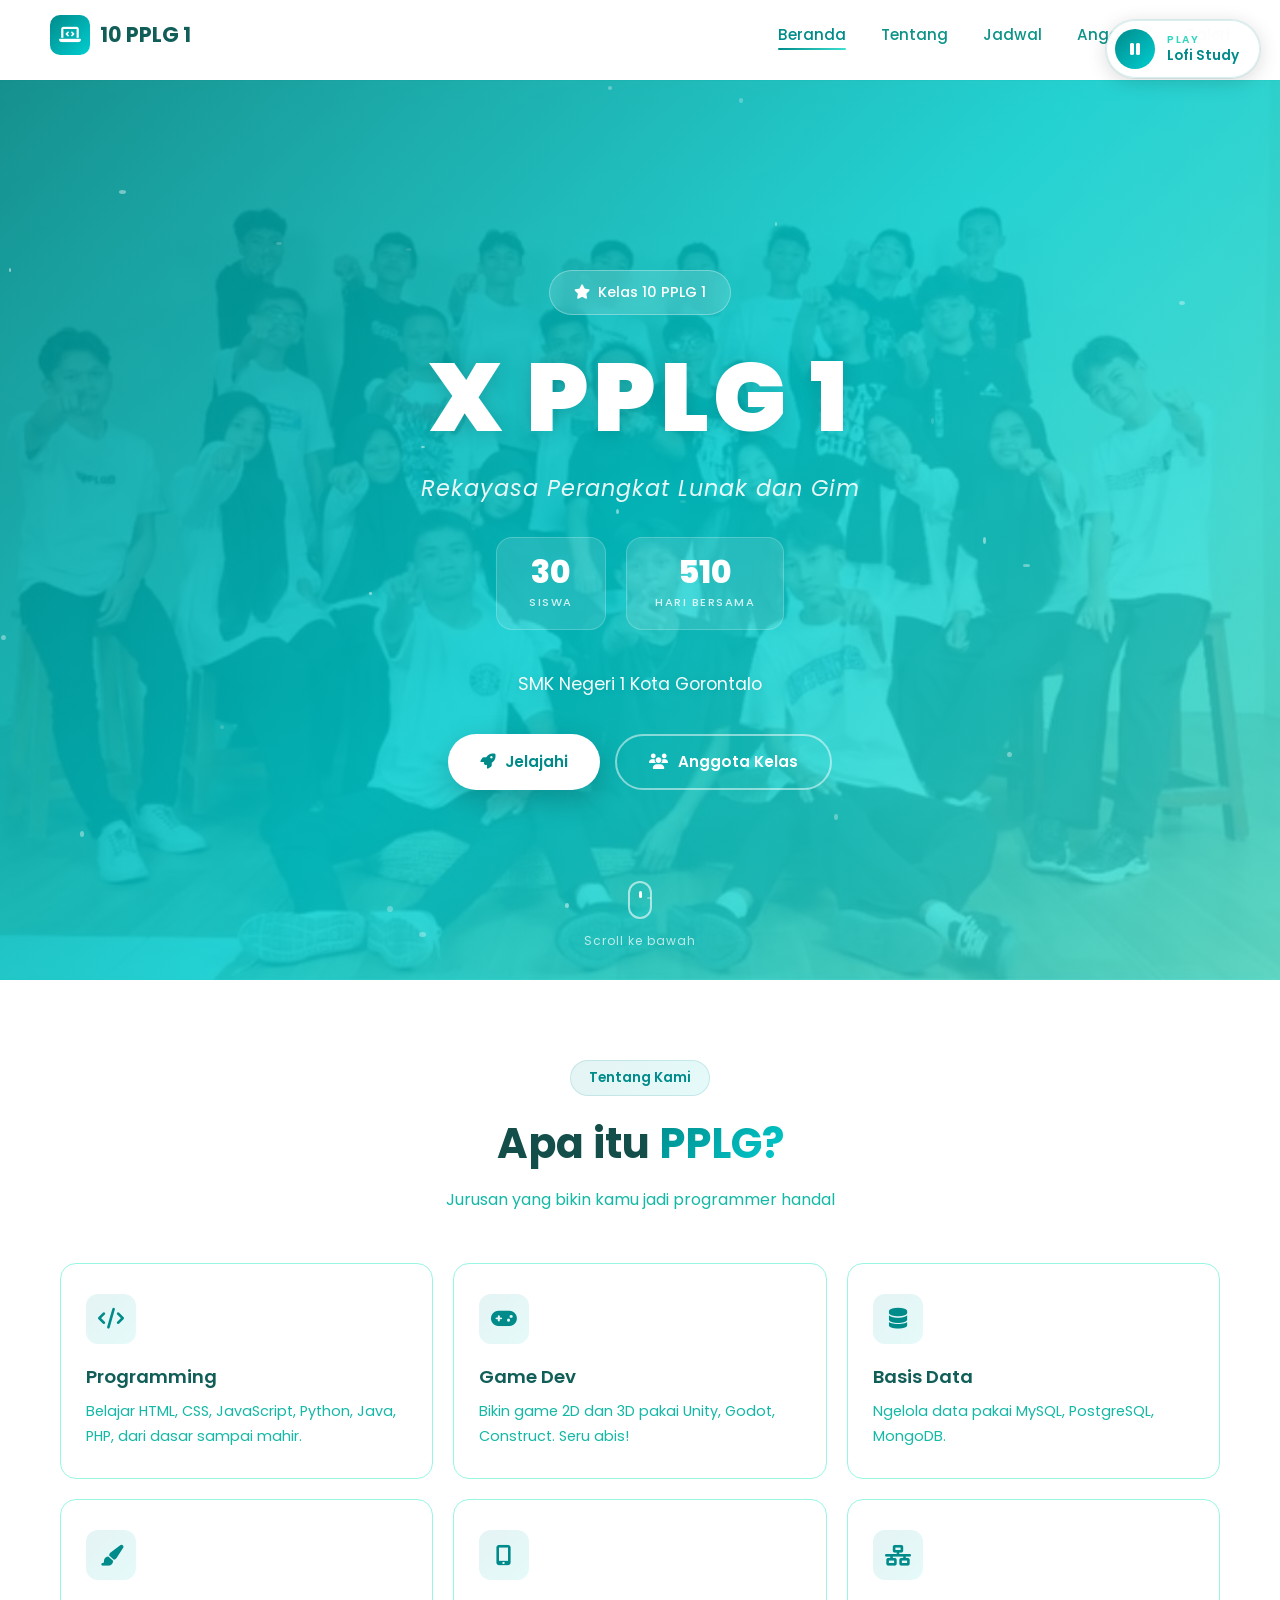
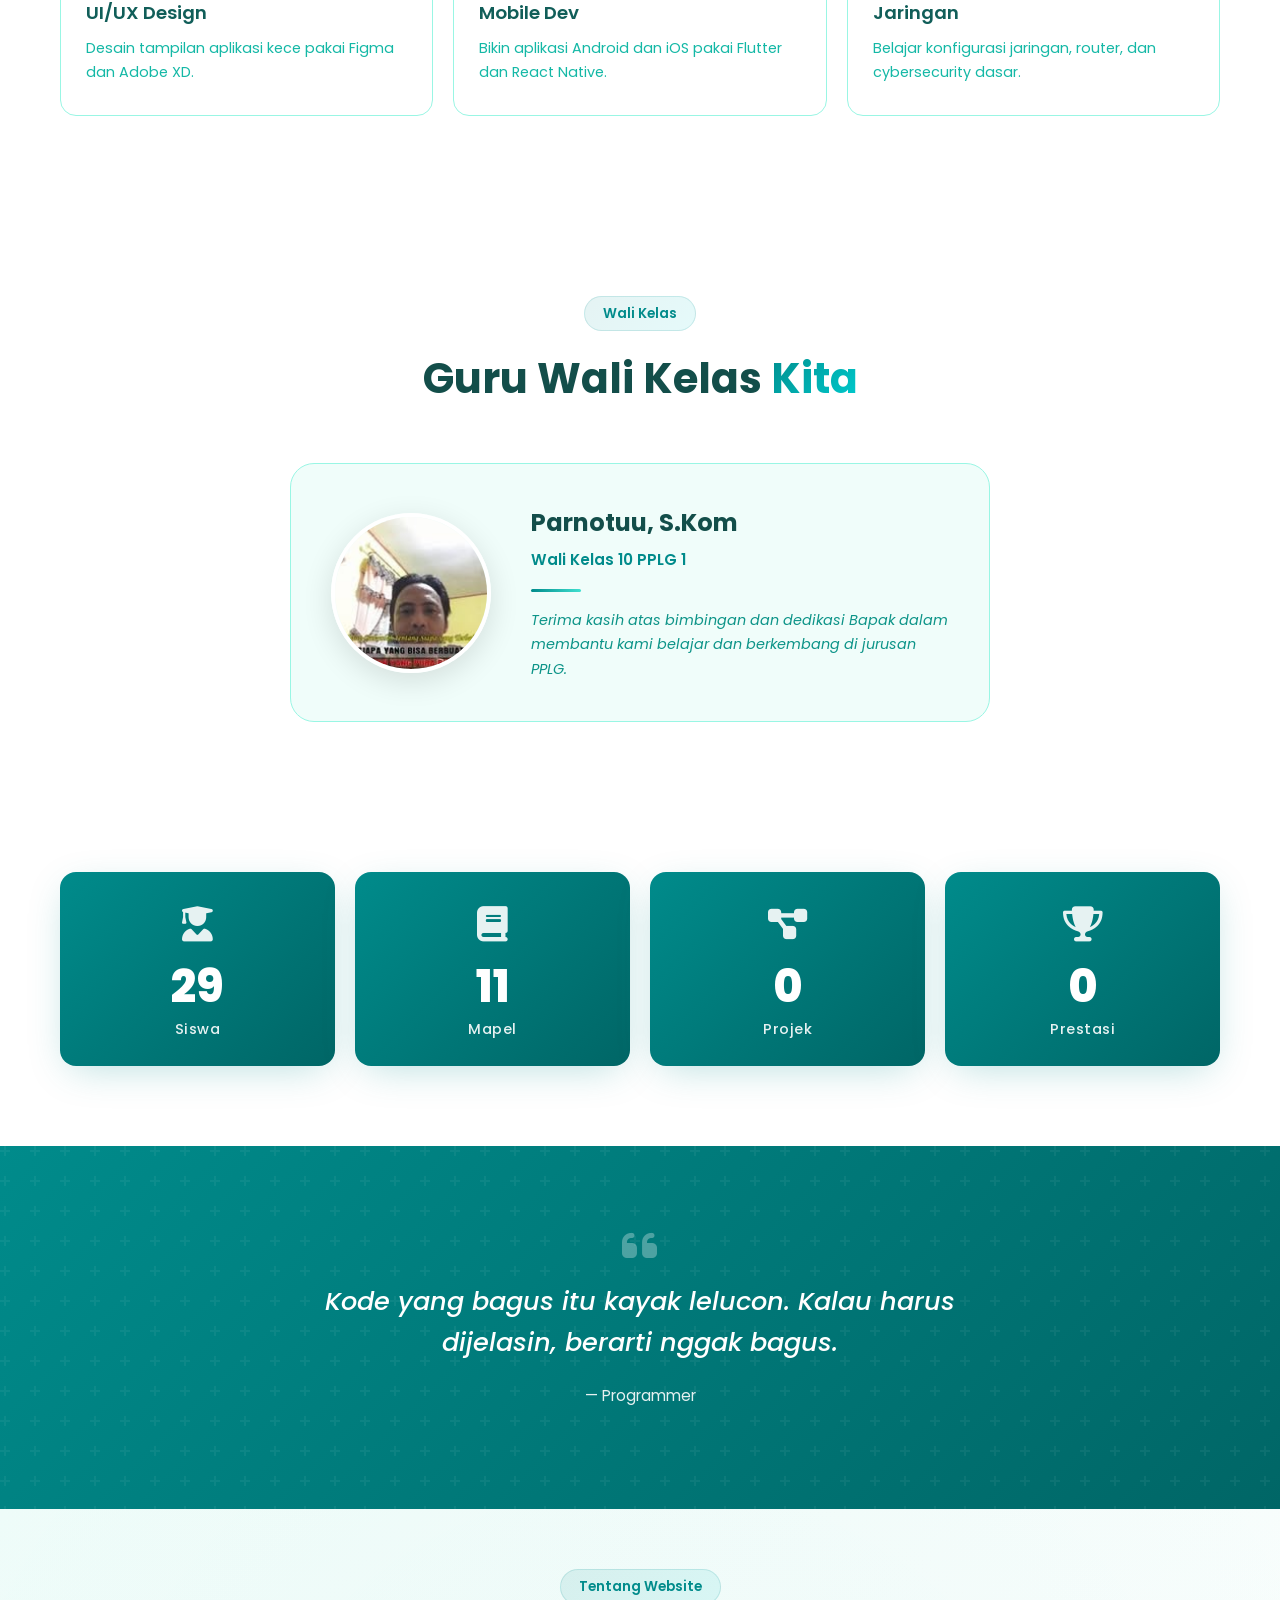
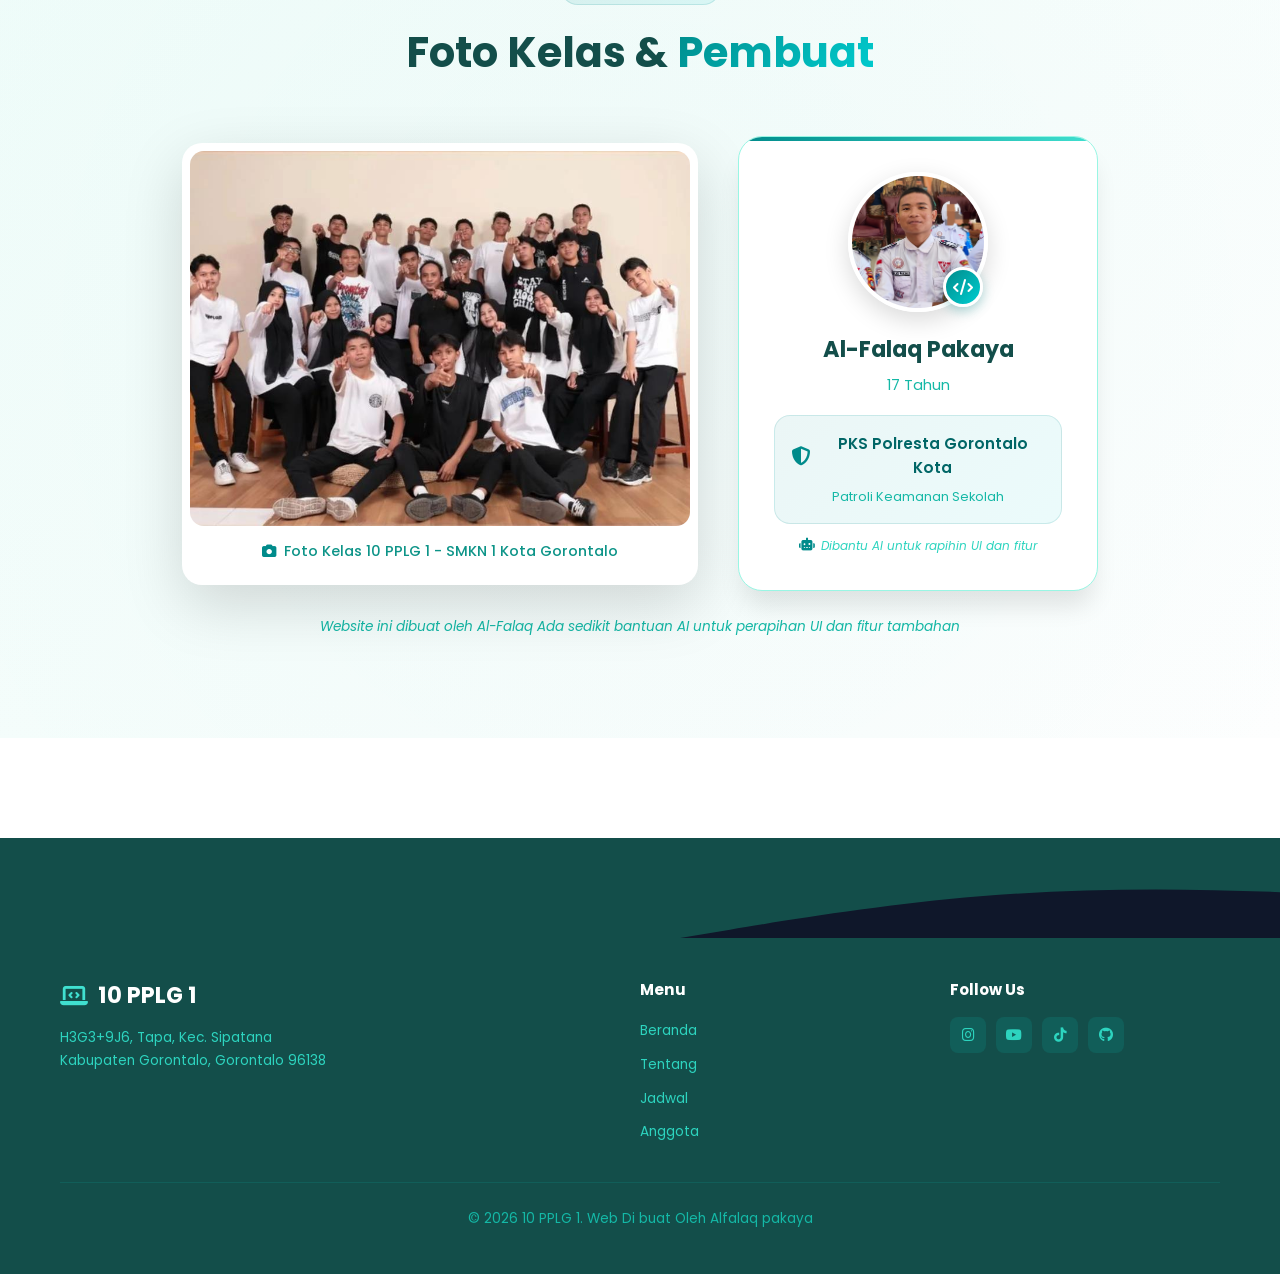
==== index.html @ 2267cdae "Add files via upload" ====
<!DOCTYPE html>
<html lang="id">
<head>
    <meta charset="UTF-8">
    <meta name="viewport" content="width=device-width, initial-scale=1.0, maximum-scale=1.0, user-scalable=no">
    <title>10 PPLG 1 - SMK Negeri 1 Kota Gorontalo</title>
    <link rel="stylesheet" href="style.css">
    <link rel="stylesheet" href="https://cdnjs.cloudflare.com/ajax/libs/font-awesome/6.5.1/css/all.min.css">
</head>
<body>
    <!-- Loading Screen -->
    <div class="loader" id="loader">
        <div class="loader-content">
            <div class="loader-spinner"></div>
            <p>Loading...</p>
        </div>
    </div>

    <!-- Scroll Progress Bar -->
    <div class="scroll-progress" id="scrollProgress"></div>

    <!-- Music Player -->
    <div class="music-player" id="musicPlayer">
        <div class="music-pill" id="musicPill">
            <div class="music-icon-wrap">
                <div class="music-icon-circle" id="musicIconCircle">
                    <i class="fas fa-compact-disc" id="musicIcon"></i>
                </div>
            </div>
            <div class="music-text-wrap">
                <span class="music-label" id="musicLabel">PLAY</span>
                <span class="music-song-title" id="musicSongTitle">Lofi Study</span>
            </div>
        </div>
        <div class="music-panel" id="musicPanel">
            <div class="music-panel-header">
                <div class="music-panel-icon"><i class="fas fa-music"></i></div>
                <div class="music-panel-info">
                    <span class="music-panel-title" id="panelTitle">Lofi Study</span>
                    <span class="music-panel-status" id="panelStatus">Click to play</span>
                </div>
            </div>
            <div class="music-visualizer">
                <div class="visualizer-bar"></div>
                <div class="visualizer-bar"></div>
                <div class="visualizer-bar"></div>
                <div class="visualizer-bar"></div>
                <div class="visualizer-bar"></div>
            </div>
            <div class="music-controls">
                <button id="prevBtn"><i class="fas fa-backward"></i></button>
                <button id="playBtn"><i class="fas fa-play"></i></button>
                <button id="nextBtn"><i class="fas fa-forward"></i></button>
            </div>
            <input type="range" class="volume-slider" id="volumeSlider" min="0" max="100" value="50">
        </div>
    </div>

    <audio id="bgMusic" loop>
        <source src="music/lofi-study.mp3" type="audio/mpeg">
    </audio>

    <!-- Back to Top -->
    <button class="back-to-top" id="backToTop"><i class="fas fa-arrow-up"></i></button>

    <!-- Navigation -->
    <nav class="navbar" id="navbar">
        <div class="nav-brand">
            <span class="logo-icon"><i class="fas fa-laptop-code"></i></span>
            <span class="logo-text">10 PPLG 1</span>
        </div>
        <ul class="nav-menu" id="navMenu">
            <li><a href="#" class="nav-link active" data-page="home">Beranda</a></li>
            <li><a href="#" class="nav-link" data-page="about">Tentang</a></li>
            <li><a href="#" class="nav-link" data-page="schedule">Jadwal</a></li>
            <li><a href="#" class="nav-link" data-page="members">Anggota</a></li>
            <li><a href="#" class="nav-link" data-page="gallery">Galeri</a></li>
        </ul>
        <div class="hamburger" id="hamburger">
            <span class="bar"></span>
            <span class="bar"></span>
            <span class="bar"></span>
        </div>
    </nav>

    <!-- ==================== PAGE: HOME ==================== -->
    <div class="page active" id="page-home">
        <!-- Hero -->
        <section class="hero" id="home">
            <div class="hero-bg-image"></div>
            <div class="hero-overlay"></div>
            <div class="hero-particles" id="heroParticles"></div>
            <div class="hero-content">
                <div class="hero-badge" style="margin-top: 20px;"><i class="fas fa-star"></i> Kelas 10 PPLG 1</div>
                <h1 class="hero-title"><span class="title-line main-title" data-text="X PPLG 1">X PPLG 1</span></h1>
                <p class="hero-subtitle">Rekayasa Perangkat Lunak dan Gim</p>
                <div class="hero-stats-row">
                    <div class="hero-stat-box">
                        <span class="hero-stat-num" id="heroSiswa">30</span>
                        <span class="hero-stat-label">SISWA</span>
                    </div>
                    <div class="hero-stat-box">
                        <span class="hero-stat-num" id="heroHariBersama">0</span>
                        <span class="hero-stat-label">HARI BERSAMA</span>
                    </div>
                </div>
                <p class="hero-desc" style="margin-top: 10px;">SMK Negeri 1 Kota Gorontalo</p>
                <div class="hero-buttons">
                    <a href="#" class="btn btn-primary magnetic-btn" data-page="about"><i class="fas fa-rocket"></i> Jelajahi</a>
                    <a href="#" class="btn btn-secondary magnetic-btn" data-page="members"><i class="fas fa-users"></i> Anggota Kelas</a>
                </div>
            </div>
            <div class="scroll-indicator-wrapper">
                <div class="scroll-indicator">
                    <div class="mouse"><div class="wheel"></div></div>
                    <span class="scroll-text">Scroll ke bawah</span>
                </div>
            </div>
        </section>

        <!-- About Preview -->
        <section class="about-section" id="about">
            <div class="container">
                <div class="section-header scroll-reveal">
                    <span class="section-tag">Tentang Kami</span>
                    <h2 class="section-title">Apa itu <span class="text-toska">PPLG?</span></h2>
                    <p class="section-subtitle">Jurusan yang bikin kamu jadi programmer handal</p>
                </div>
                <div class="about-grid">
                    <div class="about-card scroll-reveal" data-delay="100">
                        <div class="card-icon"><i class="fas fa-code"></i></div>
                        <h3>Programming</h3>
                        <p>Belajar HTML, CSS, JavaScript, Python, Java, PHP, dari dasar sampai mahir.</p>
                    </div>
                    <div class="about-card scroll-reveal" data-delay="200">
                        <div class="card-icon"><i class="fas fa-gamepad"></i></div>
                        <h3>Game Dev</h3>
                        <p>Bikin game 2D dan 3D pakai Unity, Godot, Construct. Seru abis!</p>
                    </div>
                    <div class="about-card scroll-reveal" data-delay="300">
                        <div class="card-icon"><i class="fas fa-database"></i></div>
                        <h3>Basis Data</h3>
                        <p>Ngelola data pakai MySQL, PostgreSQL, MongoDB.</p>
                    </div>
                    <div class="about-card scroll-reveal" data-delay="400">
                        <div class="card-icon"><i class="fas fa-paint-brush"></i></div>
                        <h3>UI/UX Design</h3>
                        <p>Desain tampilan aplikasi kece pakai Figma dan Adobe XD.</p>
                    </div>
                    <div class="about-card scroll-reveal" data-delay="500">
                        <div class="card-icon"><i class="fas fa-mobile-alt"></i></div>
                        <h3>Mobile Dev</h3>
                        <p>Bikin aplikasi Android dan iOS pakai Flutter dan React Native.</p>
                    </div>
                    <div class="about-card scroll-reveal" data-delay="600">
                        <div class="card-icon"><i class="fas fa-network-wired"></i></div>
                        <h3>Jaringan</h3>
                        <p>Belajar konfigurasi jaringan, router, dan cybersecurity dasar.</p>
                    </div>
                </div>
            </div>
        </section>

        <!-- Wali Kelas -->
        <section class="teacher-section" id="teacher">
            <div class="container">
                <div class="section-header scroll-reveal">
                    <span class="section-tag">Wali Kelas</span>
                    <h2 class="section-title">Guru Wali Kelas <span class="text-toska">Kita</span></h2>
                </div>
                <div class="teacher-wrapper scroll-reveal">
                    <div class="teacher-card">
                        <div class="teacher-photo-wrap">
                            <img src="images/parnoto.jpg" alt="Parnotuu, S.Kom" class="teacher-photo">
                        </div>
                        <div class="teacher-info">
                            <h3 class="teacher-name">Parnotuu, S.Kom</h3>
                            <p class="teacher-title">Wali Kelas 10 PPLG 1</p>
                            <div class="teacher-divider"></div>
                            <p class="teacher-desc">Terima kasih atas bimbingan dan dedikasi Bapak dalam membantu kami belajar dan berkembang di jurusan PPLG.</p>
                        </div>
                    </div>
                </div>
            </div>
        </section>

        <!-- Stats -->
        <section class="stats-section" id="stats">
            <div class="container">
                <div class="stats-grid">
                    <div class="stat-item scroll-reveal">
                        <div class="stat-icon"><i class="fas fa-user-graduate"></i></div>
                        <div class="stat-number" data-target="30">0</div>
                        <div class="stat-label">Siswa</div>
                    </div>
                    <div class="stat-item scroll-reveal" data-delay="100">
                        <div class="stat-icon"><i class="fas fa-book"></i></div>
                        <div class="stat-number" data-target="12">0</div>
                        <div class="stat-label">Mapel</div>
                    </div>
                    <div class="stat-item scroll-reveal" data-delay="200">
                        <div class="stat-icon"><i class="fas fa-project-diagram"></i></div>
                        <div class="stat-number" data-target="0">0</div>
                        <div class="stat-label">Projek</div>
                    </div>
                    <div class="stat-item scroll-reveal" data-delay="300">
                        <div class="stat-icon"><i class="fas fa-trophy"></i></div>
                        <div class="stat-number" data-target="0">0</div>
                        <div class="stat-label">Prestasi</div>
                    </div>
                </div>
            </div>
        </section>

        <!-- Quote -->
        <section class="quote-section">
            <div class="container">
                <div class="quote-box scroll-reveal">
                    <i class="fas fa-quote-left quote-icon"></i>
                    <p class="quote-text">Kode yang bagus itu kayak lelucon. Kalau harus dijelasin, berarti nggak bagus.</p>
                    <div class="quote-author"><span>— Programmer </span></div>
                </div>
            </div>
        </section>

        <!-- Pembuat & Foto Kelas -->
        <section class="creator-section" id="creator">
            <div class="container">
                <div class="section-header scroll-reveal">
                    <span class="section-tag">Tentang Website</span>
                    <h2 class="section-title">Foto Kelas & <span class="text-toska">Pembuat</span></h2>
                </div>
                <div class="creator-wrapper">
                    <!-- Foto Kelas -->
                    <div class="class-photo-box scroll-reveal" data-delay="100">
                        <div class="photo-frame">
                            <img src="images/kelas.jpg" alt="Foto Kelas 10 PPLG 1" class="class-photo">
                            <div class="photo-caption">
                                <i class="fas fa-camera"></i>
                                <span>Foto Kelas 10 PPLG 1 - SMKN 1 Kota Gorontalo</span>
                            </div>
                        </div>
                    </div>
                    <!-- Info Pembuat -->
                    <div class="creator-info-box scroll-reveal" data-delay="200">
                        <div class="creator-card">
                            <div class="creator-photo-wrap">
                                <img src="images/pembuat.jpg" alt="Al-Falaq Pakaya" class="creator-photo">
                                <div class="creator-badge"><i class="fas fa-code"></i></div>
                            </div>
                            <div class="creator-details">
                                <h3 class="creator-name">Al-Falaq Pakaya</h3>
                                <p class="creator-age">17 Tahun</p>
                                <div class="creator-org">
                                    <div class="org-badge">
                                        <i class="fas fa-shield-alt"></i>
                                        <span>PKS Polresta Gorontalo Kota</span>
                                    </div>
                                    <p class="org-desc">Patroli Keamanan Sekolah</p>
                                </div>
                                <p class="creator-note"><i class="fas fa-robot"></i> Dibantu AI untuk rapihin UI dan fitur</p>
                            </div>
                        </div>
                    </div>
                </div>
                <p class="creator-thanks">Website ini dibuat oleh Al-Falaq Ada sedikit bantuan AI untuk perapihan UI dan fitur tambahan</p>
            </div>
        </section>
    </div>

    <!-- ==================== PAGE: SCHEDULE ==================== -->
    <div class="page" id="page-schedule">
        <div class="page-header">
            <div class="container">
                <span class="section-tag">Jadwal</span>
                <h2 class="section-title">Jangan <span class="text-toska">Lupa!</span></h2>
                <p class="section-subtitle">Catat jadwalnya biar Tida mo Lupa</p>
            </div>
        </div>
        <div class="container">
            <!-- Jadwal Pelajaran -->
            <div class="schedule-wrapper scroll-reveal">
                <h3 class="page-section-title"><i    class="fas fa-book"></i>      Jadwal Pelajaran</h3>
                <div class="schedule-tabs">
                    <button class="tab-btn active" data-tab="senin"><i class="fas fa-calendar-day"></i> Senin</button>
                    <button class="tab-btn" data-tab="selasa"><i class="fas fa-calendar-day"></i> Selasa</button>
                    <button class="tab-btn" data-tab="rabu"><i class="fas fa-calendar-day"></i> Rabu</button>
                    <button class="tab-btn" data-tab="kamis"><i class="fas fa-calendar-day"></i> Kamis</button>
                    <button class="tab-btn" data-tab="jumat"><i class="fas fa-calendar-day"></i> Jumat</button>
                </div>
                <div class="schedule-content">
                    <div class="tab-panel active" id="senin">
                        <div class="schedule-list">
                            <div class="schedule-row"><div class="schedule-time">07:00 - 09:00</div><div class="schedule-subject">Pemrograman Dasar</div><div class="schedule-teacher"><i class="fas fa-chalkboard-teacher"></i> Pak Budi Santoso</div><div class="schedule-room"><i class="fas fa-door-open"></i> Lab 1</div></div>
                            <div class="schedule-row"><div class="schedule-time">09:30 - 11:00</div><div class="schedule-subject">Bahasa Inggris</div><div class="schedule-teacher"><i class="fas fa-chalkboard-teacher"></i> Bu Sari Dewi</div><div class="schedule-room"><i class="fas fa-door-open"></i> Kelas</div></div>
                            <div class="schedule-row"><div class="schedule-time">11:00 - 12:30</div><div class="schedule-subject">Pendidikan Agama</div><div class="schedule-teacher"><i class="fas fa-chalkboard-teacher"></i> Pak Ahmad Fauzi</div><div class="schedule-room"><i class="fas fa-door-open"></i> Kelas</div></div>
                        </div>
                    </div>
                    <div class="tab-panel" id="selasa">
                        <div class="schedule-list">
                            <div class="schedule-row"><div class="schedule-time">07:00 - 09:30</div><div class="schedule-subject">Basis Data</div><div class="schedule-teacher"><i class="fas fa-chalkboard-teacher"></i> Pak Andi Wijaya</div><div class="schedule-room"><i class="fas fa-door-open"></i> Lab 2</div></div>
                            <div class="schedule-row"><div class="schedule-time">10:00 - 12:00</div><div class="schedule-subject">Desain Grafis</div><div class="schedule-teacher"><i class="fas fa-chalkboard-teacher"></i> Bu Rina Kartika</div><div class="schedule-room"><i class="fas fa-door-open"></i> Lab Desain</div></div>
                        </div>
                    </div>
                    <div class="tab-panel" id="rabu">
                        <div class="schedule-list">
                            <div class="schedule-row"><div class="schedule-time">07:00 - 10:00</div><div class="schedule-subject">Pemrograman Web</div><div class="schedule-teacher"><i class="fas fa-chalkboard-teacher"></i> Pak Dodi Pratama</div><div class="schedule-room"><i class="fas fa-door-open"></i> Lab 1</div></div>
                            <div class="schedule-row"><div class="schedule-time">10:30 - 12:00</div><div class="schedule-subject">Matematika</div><div class="schedule-teacher"><i class="fas fa-chalkboard-teacher"></i> Bu Lestari</div><div class="schedule-room"><i class="fas fa-door-open"></i> Kelas</div></div>
                        </div>
                    </div>
                    <div class="tab-panel" id="kamis">
                        <div class="schedule-list">
                            <div class="schedule-row"><div class="schedule-time">07:00 - 09:30</div><div class="schedule-subject">Game Development</div><div class="schedule-teacher"><i class="fas fa-chalkboard-teacher"></i> Pak Eko Nugroho</div><div class="schedule-room"><i class="fas fa-door-open"></i> Lab Game</div></div>
                            <div class="schedule-row"><div class="schedule-time">10:00 - 11:30</div><div class="schedule-subject">Bahasa Indonesia</div><div class="schedule-teacher"><i class="fas fa-chalkboard-teacher"></i> Bu Ani Susanti</div><div class="schedule-room"><i class="fas fa-door-open"></i> Kelas</div></div>
                        </div>
                    </div>
                    <div class="tab-panel" id="jumat">
                        <div class="schedule-list">
                            <div class="schedule-row"><div class="schedule-time">07:00 - 09:00</div><div class="schedule-subject">Produk Kreatif (PKK)</div><div class="schedule-teacher"><i class="fas fa-chalkboard-teacher"></i> Bu Dewi Kusuma</div><div class="schedule-room"><i class="fas fa-door-open"></i> Workshop</div></div>
                            <div class="schedule-row"><div class="schedule-time">09:30 - 11:00</div><div class="schedule-subject">PPKN</div><div class="schedule-teacher"><i class="fas fa-chalkboard-teacher"></i> Pak Bambang Setyo</div><div class="schedule-room"><i class="fas fa-door-open"></i> Kelas</div></div>
                        </div>
                    </div>
                </div>
            </div>

            <!-- Jadwal Piket -->
            <div class="piket-wrapper scroll-reveal">
                <h3 class="page-section-title"><i class="fas fa-broom"></i> Jadwal Piket Kelas</h3>
                <div class="piket-grid">
                    <div class="piket-card" data-day="senin">
                        <div class="piket-header">
                            <div class="piket-day">Senin</div>
                            <div class="piket-icon"><i class="fas fa-sun"></i></div>
                        </div>
                        <div class="piket-members">
                            <div class="piket-avatar" style="background: linear-gradient(135deg, #008B8B, #00CED1);">AR</div>
                            <div class="piket-avatar" style="background: linear-gradient(135deg, #20B2AA, #48D1CC);">DL</div>
                            <div class="piket-avatar" style="background: linear-gradient(135deg, #008B8B, #5F9EA0);">BS</div>
                            <div class="piket-avatar" style="background: linear-gradient(135deg, #00CED1, #40E0D0);">SA</div>
                            <div class="piket-avatar" style="background: linear-gradient(135deg, #008B8B, #20B2AA);">RH</div>
                            <div class="piket-avatar" style="background: linear-gradient(135deg, #5F9EA0, #00CED1);">NS</div>
                        </div>
                        <div class="piket-names">Ahmad, Dewi, Bima, Siti, Rudi, Nina</div>
                    </div>
                    <div class="piket-card" data-day="selasa">
                        <div class="piket-header">
                            <div class="piket-day">Selasa</div>
                            <div class="piket-icon"><i class="fas fa-cloud-sun"></i></div>
                        </div>
                        <div class="piket-members">
                            <div class="piket-avatar" style="background: linear-gradient(135deg, #40E0D0, #48D1CC);">FN</div>
                            <div class="piket-avatar" style="background: linear-gradient(135deg, #008B8B, #00CED1);">MI</div>
                            <div class="piket-avatar" style="background: linear-gradient(135deg, #20B2AA, #48D1CC);">AD</div>
                            <div class="piket-avatar" style="background: linear-gradient(135deg, #008B8B, #5F9EA0);">RK</div>
                            <div class="piket-avatar" style="background: linear-gradient(135deg, #00CED1, #40E0D0);">WS</div>
                            <div class="piket-avatar" style="background: linear-gradient(135deg, #008B8B, #20B2AA);">LY</div>
                        </div>
                        <div class="piket-names">Fajar, Maya, Andi, Rina, Wawan, Lina</div>
                    </div>
                    <div class="piket-card" data-day="rabu">
                        <div class="piket-header">
                            <div class="piket-day">Rabu</div>
                            <div class="piket-icon"><i class="fas fa-cloud"></i></div>
                        </div>
                        <div class="piket-members">
                            <div class="piket-avatar" style="background: linear-gradient(135deg, #5F9EA0, #00CED1);">DP</div>
                            <div class="piket-avatar" style="background: linear-gradient(135deg, #40E0D0, #48D1CC);">ES</div>
                            <div class="piket-avatar" style="background: linear-gradient(135deg, #008B8B, #00CED1);">FR</div>
                            <div class="piket-avatar" style="background: linear-gradient(135deg, #20B2AA, #48D1CC);">GT</div>
                            <div class="piket-avatar" style="background: linear-gradient(135deg, #008B8B, #5F9EA0);">HU</div>
                            <div class="piket-avatar" style="background: linear-gradient(135deg, #00CED1, #40E0D0);">IV</div>
                        </div>
                        <div class="piket-names">Dedi, Eko, Fajar, Gilang, Hadi, Ivan</div>
                    </div>
                    <div class="piket-card" data-day="kamis">
                        <div class="piket-header">
                            <div class="piket-day">Kamis</div>
                            <div class="piket-icon"><i class="fas fa-cloud-rain"></i></div>
                        </div>
                        <div class="piket-members">
                            <div class="piket-avatar" style="background: linear-gradient(135deg, #008B8B, #20B2AA);">JW</div>
                            <div class="piket-avatar" style="background: linear-gradient(135deg, #5F9EA0, #00CED1);">KX</div>
                            <div class="piket-avatar" style="background: linear-gradient(135deg, #40E0D0, #48D1CC);">LY</div>
                            <div class="piket-avatar" style="background: linear-gradient(135deg, #008B8B, #00CED1);">MZ</div>
                            <div class="piket-avatar" style="background: linear-gradient(135deg, #20B2AA, #48D1CC);">NA</div>
                            <div class="piket-avatar" style="background: linear-gradient(135deg, #008B8B, #5F9EA0);">OB</div>
                        </div>
                        <div class="piket-names">Joko, Kevin, Lina, Mika, Nanda, Oka</div>
                    </div>
                    <div class="piket-card" data-day="jumat">
                        <div class="piket-header">
                            <div class="piket-day">Jumat</div>
                            <div class="piket-icon"><i class="fas fa-star"></i></div>
                        </div>
                        <div class="piket-members">
                            <div class="piket-avatar" style="background: linear-gradient(135deg, #00CED1, #40E0D0);">PC</div>
                            <div class="piket-avatar" style="background: linear-gradient(135deg, #008B8B, #20B2AA);">QD</div>
                            <div class="piket-avatar" style="background: linear-gradient(135deg, #5F9EA0, #00CED1);">RE</div>
                            <div class="piket-avatar" style="background: linear-gradient(135deg, #40E0D0, #48D1CC);">SF</div>
                            <div class="piket-avatar" style="background: linear-gradient(135deg, #008B8B, #00CED1);">TG</div>
                            <div class="piket-avatar" style="background: linear-gradient(135deg, #20B2AA, #48D1CC);">UH</div>
                        </div>
                        <div class="piket-names">Putra, Qori, Rian, Sinta, Tono, Umi</div>
                    </div>
                    <div class="piket-card weekend" data-day="sabtu-minggu">
                        <div class="piket-header">
                            <div class="piket-day">Sabtu & Minggu</div>
                            <div class="piket-icon"><i class="fas fa-moon"></i></div>
                        </div>
                        <div class="piket-members center">
                            <div class="piket-avatar large" style="background: linear-gradient(135deg, #008B8B, #00CED1);">🎉</div>
                        </div>
                        <div class="piket-names weekend-text">Libur Piket!</div>
                    </div>
                </div>
            </div>
        </div>
    </div>

    <!-- ==================== PAGE: MEMBERS ==================== -->
    <div class="page" id="page-members">
        <div class="page-header">
            <div class="container">
                <span class="section-tag">Anggota</span>
                <h2 class="section-title">Kenalan <span class="text-toska">Yuk!</span></h2>
                <p class="section-subtitle">30 siswa keren di kelas kita</p>
            </div>
        </div>
        <div class="container">
            <div class="members-grid">
                <div class="member-card scroll-reveal"><div class="member-avatar" style="background: linear-gradient(135deg, #008B8B, #00CED1);">AR</div><h4>Ahmad Rizky</h4><span class="member-role">Ketua Kelas</span></div>
                <div class="member-card scroll-reveal" data-delay="50"><div class="member-avatar" style="background: linear-gradient(135deg, #20B2AA, #48D1CC);">DL</div><h4>Dewi Lestari</h4><span class="member-role">Wakil Ketua</span></div>
                <div class="member-card scroll-reveal" data-delay="100"><div class="member-avatar" style="background: linear-gradient(135deg, #008B8B, #5F9EA0);">BS</div><h4>Bima Sakti</h4><span class="member-role">Sekretaris</span></div>
                <div class="member-card scroll-reveal" data-delay="150"><div class="member-avatar" style="background: linear-gradient(135deg, #00CED1, #40E0D0);">SA</div><h4>Siti Aminah</h4><span class="member-role">Bendahara</span></div>
                <div class="member-card scroll-reveal" data-delay="200"><div class="member-avatar" style="background: linear-gradient(135deg, #008B8B, #20B2AA);">RH</div><h4>Rudi Hartono</h4><span class="member-role">Anggota</span></div>
                <div class="member-card scroll-reveal" data-delay="250"><div class="member-avatar" style="background: linear-gradient(135deg, #5F9EA0, #00CED1);">NS</div><h4>Nina Septiani</h4><span class="member-role">Anggota</span></div>
                <div class="member-card scroll-reveal" data-delay="300"><div class="member-avatar" style="background: linear-gradient(135deg, #40E0D0, #48D1CC);">FN</div><h4>Fajar Nugraha</h4><span class="member-role">Anggota</span></div>
                <div class="member-card scroll-reveal" data-delay="350"><div class="member-avatar" style="background: linear-gradient(135deg, #008B8B, #00CED1);">MI</div><h4>Maya Indah</h4><span class="member-role">Anggota</span></div>
            </div>
            <div class="members-more scroll-reveal"><p>Dan 22 siswa lainnya...</p></div>
        </div>
    </div>

    <!-- ==================== PAGE: GALLERY ==================== -->
    <div class="page" id="page-gallery">
        <div class="page-header">
            <div class="container">
                <span class="section-tag">Galeri</span>
                <h2 class="section-title">Momen <span class="text-toska">Seru</span></h2>
                <p class="section-subtitle">Foto-foto kegiatan kelas kita</p>
            </div>
        </div>
        <div class="container">
            <div class="gallery-grid">
                <div class="gallery-item scroll-reveal" onclick="openLightbox(this)">
                    <img src="images/belajar-bareng.jpg" alt="Belajar Bareng">
                    <div class="gallery-overlay"><div class="gallery-info"><h4>Belajar Bareng</h4><p><i class="fas fa-calendar"></i> 15 Jan 2026</p></div></div>
                </div>
                <div class="gallery-item scroll-reveal" data-delay="100" onclick="openLightbox(this)">
                    <img src="images/coding-session.jpg" alt="Coding Session">
                    <div class="gallery-overlay"><div class="gallery-info"><h4>Coding Session</h4><p><i class="fas fa-calendar"></i> 20 Jan 2026</p></div></div>
                </div>
                <div class="gallery-item scroll-reveal" data-delay="200" onclick="openLightbox(this)">
                    <img src="images/praktikum-lab.jpg" alt="Praktikum Lab">
                    <div class="gallery-overlay"><div class="gallery-info"><h4>Praktikum Lab</h4><p><i class="fas fa-calendar"></i> 25 Jan 2026</p></div></div>
                </div>
                <div class="gallery-item scroll-reveal" data-delay="300" onclick="openLightbox(this)">
                    <img src="images/presentasi-projek.jpg" alt="Presentasi Projek">
                    <div class="gallery-overlay"><div class="gallery-info"><h4>Presentasi Projek</h4><p><i class="fas fa-calendar"></i> 1 Feb 2026</p></div></div>
                </div>
                <div class="gallery-item scroll-reveal" data-delay="400" onclick="openLightbox(this)">
                    <img src="images/kegiatan-outdoor.jpg" alt="Kegiatan Outdoor">
                    <div class="gallery-overlay"><div class="gallery-info"><h4>Kegiatan Outdoor</h4><p><i class="fas fa-calendar"></i> 10 Feb 2026</p></div></div>
                </div>
                <div class="gallery-item scroll-reveal" data-delay="500" onclick="openLightbox(this)">
                    <img src="images/diskusi-kelompok.jpg" alt="Diskusi Kelompok">
                    <div class="gallery-overlay"><div class="gallery-info"><h4>Diskusi Kelompok</h4><p><i class="fas fa-calendar"></i> 15 Feb 2026</p></div></div>
                </div>
            </div>
        </div>
    </div>

    <!-- Footer -->
    <footer class="footer">
        <div class="wave-container">
            <svg class="wave" viewBox="0 0 1440 120" fill="none"><path d="M0 120L60 110C120 100 240 80 360 70C480 60 600 60 720 65C840 70 960 80 1080 85C1200 90 1320 90 1380 90L1440 90V120H1380C1320 120 1200 120 1080 120C960 120 840 120 720 120C600 120 480 120 360 120C240 120 120 120 60 120H0Z" fill="#0f172a"/></svg>
        </div>
        <div class="container">
            <div class="footer-content">
                <div class="footer-brand">
                    <div class="footer-logo"><i class="fas fa-laptop-code"></i> 10 PPLG 1</div>
                    <p>H3G3+9J6, Tapa, Kec. Sipatana<br>Kabupaten Gorontalo, Gorontalo 96138</p>
                </div>
                <div class="footer-links">
                    <h4>Menu</h4>
                    <ul>
                        <li><a href="#" data-page="home">Beranda</a></li>
                        <li><a href="#" data-page="about">Tentang</a></li>
                        <li><a href="#" data-page="schedule">Jadwal</a></li>
                        <li><a href="#" data-page="members">Anggota</a></li>
                    </ul>
                </div>
                <div class="footer-social">
                    <h4>Follow Us</h4>
                    <div class="social-icons">
                        <a href="#" class="social-icon"><i class="fab fa-instagram"></i></a>
                        <a href="#" class="social-icon"><i class="fab fa-youtube"></i></a>
                        <a href="#" class="social-icon"><i class="fab fa-tiktok"></i></a>
                        <a href="#" class="social-icon"><i class="fab fa-github"></i></a>
                    </div>
                </div>
            </div>
            <div class="footer-bottom">
                <p>&copy; 2026 10 PPLG 1. Web Di buat Oleh Alfalaq pakaya</p>
            </div>
        </div>
    </footer>

    <!-- Lightbox -->
    <div class="lightbox" id="lightbox" onclick="closeLightbox()">
        <button class="lightbox-close"><i class="fas fa-times"></i></button>
        <img src="" alt="Full view" id="lightboxImg">
    </div>

    <!-- Bottom Tab Navigation -->
    <div class="bottom-tabs" id="bottomTabs">
        <a href="#" class="bottom-tab active" data-page="home">
            <i class="fas fa-home"></i>
            <span>Beranda</span>
        </a>
        <a href="#" class="bottom-tab" data-page="schedule">
            <i class="fas fa-calendar-alt"></i>
            <span>Jadwal</span>
        </a>
        <a href="#" class="bottom-tab" data-page="members">
            <i class="fas fa-users"></i>
            <span>Anggota</span>
        </a>
        <a href="#" class="bottom-tab" data-page="gallery">
            <i class="fas fa-images"></i>
            <span>Galeri</span>
        </a>
    </div>

    <script src="script.js"></script>
</body>
</html>
---- style.css ----
@import url('https://fonts.googleapis.com/css2?family=Poppins:wght@300;400;500;600;700;800;900&display=swap');

:root {
    --toska-primary: #008B8B;
    --toska-dark: #006666;
    --toska-light: #40E0D0;
    --toska-accent: #00CED1;
    --white: #ffffff;
    --gray-50: #f0fdfa;
    --gray-100: #ccfbf1;
    --gray-200: #99f6e4;
    --gray-300: #5eead4;
    --gray-400: #2dd4bf;
    --gray-500: #14b8a6;
    --gray-600: #0d9488;
    --gray-700: #0f766e;
    --gray-800: #115e59;
    --gray-900: #134e4a;
    --shadow: 0 4px 6px -1px rgb(0 0 0 / 0.1);
    --shadow-md: 0 10px 15px -3px rgb(0 0 0 / 0.1);
    --shadow-lg: 0 20px 25px -5px rgb(0 0 0 / 0.1);
    --shadow-toska: 0 10px 40px -10px rgba(0, 139, 139, 0.3);
    --transition: all 0.3s cubic-bezier(0.4, 0, 0.2, 1);
}

* { margin: 0; padding: 0; box-sizing: border-box; }
html { scroll-behavior: smooth; font-size: 16px; }
body { 
    font-family: 'Poppins', sans-serif; 
    background: var(--white); 
    color: var(--gray-800); 
    line-height: 1.6; 
    overflow-x: hidden; 
    padding-bottom: 80px; 
}
a { text-decoration: none; color: inherit; }
img { max-width: 100%; height: auto; display: block; }
.container { max-width: 1200px; margin: 0 auto; padding: 0 20px; }

/* ========== LOADER ========== */
.loader { 
    position: fixed; 
    top: 0; left: 0; 
    width: 100%; height: 100%; 
    background: var(--white); 
    display: flex; 
    justify-content: center; 
    align-items: center; 
    z-index: 99999; 
    transition: opacity 0.5s ease, visibility 0.5s ease; 
}
.loader.hidden { opacity: 0; visibility: hidden; }
.loader-spinner { 
    width: 50px; height: 50px; 
    border: 3px solid var(--gray-200); 
    border-top-color: var(--toska-primary); 
    border-radius: 50%; 
    animation: spin 0.8s linear infinite; 
    margin: 0 auto 15px; 
}
@keyframes spin { to { transform: rotate(360deg); } }

/* ========== SCROLL PROGRESS ========== */
.scroll-progress { 
    position: fixed; 
    top: 0; left: 0; 
    height: 3px; 
    background: linear-gradient(90deg, var(--toska-primary), var(--toska-light)); 
    z-index: 10001; 
    width: 0%; 
    transition: width 0.1s; 
}

/* ========== MUSIC PLAYER ========== */
.music-player { position: fixed; top: 20px; right: 20px; z-index: 9999; }
.music-pill {
    display: flex;
    align-items: center;
    gap: 12px;
    padding: 8px 20px 8px 8px;
    background: rgba(255, 255, 255, 0.95);
    backdrop-filter: blur(20px);
    border-radius: 50px;
    box-shadow: 0 4px 20px rgba(0, 0, 0, 0.15), 0 0 0 1px rgba(0, 139, 139, 0.1);
    cursor: pointer;
    transition: var(--transition);
    border: 1px solid rgba(0, 139, 139, 0.15);
    user-select: none;
}
.music-pill:hover { transform: scale(1.05); }
.music-pill:active { transform: scale(0.98); }
.music-icon-circle {
    width: 40px; height: 40px;
    border-radius: 50%;
    background: linear-gradient(135deg, var(--toska-primary), var(--toska-accent));
    display: flex;
    align-items: center;
    justify-content: center;
    color: var(--white);
    font-size: 1rem;
    transition: var(--transition);
}
.music-pill.playing .music-icon-circle { animation: discSpin 3s linear infinite; }
@keyframes discSpin { from { transform: rotate(0deg); } to { transform: rotate(360deg); } }
.music-text-wrap { display: flex; flex-direction: column; line-height: 1.3; }
.music-label {
    font-size: 0.65rem; font-weight: 600; color: var(--gray-400);
    letter-spacing: 1.5px; text-transform: uppercase;
}
.music-song-title {
    font-size: 0.85rem; font-weight: 600; color: var(--toska-primary);
    white-space: nowrap; max-width: 120px; overflow: hidden; text-overflow: ellipsis;
}
.music-pill.playing { animation: pillPulse 2s ease-in-out infinite; }
@keyframes pillPulse {
    0%, 100% { box-shadow: 0 4px 20px rgba(0, 139, 139, 0.2); }
    50% { box-shadow: 0 4px 25px rgba(0, 139, 139, 0.4); }
}
.music-panel {
    position: absolute; top: 65px; right: 0;
    background: var(--white); border-radius: 20px;
    padding: 20px; width: 260px;
    box-shadow: var(--shadow-lg);
    border: 1px solid var(--gray-200);
    opacity: 0; visibility: hidden;
    transform: translateY(-10px) scale(0.95);
    transition: all 0.3s cubic-bezier(0.4, 0, 0.2, 1);
}
.music-panel.active { opacity: 1; visibility: visible; transform: translateY(0) scale(1); }
.music-panel-header {
    display: flex; align-items: center; gap: 12px;
    margin-bottom: 16px; padding-bottom: 12px;
    border-bottom: 1px solid var(--gray-100);
}
.music-panel-icon {
    width: 44px; height: 44px; border-radius: 12px;
    background: linear-gradient(135deg, var(--toska-primary), var(--toska-accent));
    display: flex; align-items: center; justify-content: center;
    color: var(--white); font-size: 1.1rem;
}
.music-panel-info { display: flex; flex-direction: column; }
.music-panel-title { font-weight: 600; font-size: 0.9rem; color: var(--gray-800); }
.music-panel-status { font-size: 0.75rem; color: var(--gray-400); margin-top: 2px; }
.music-visualizer {
    display: flex; justify-content: center; align-items: flex-end;
    gap: 4px; height: 30px; margin-bottom: 16px;
}
.visualizer-bar {
    width: 4px;
    background: linear-gradient(to top, var(--toska-primary), var(--toska-light));
    border-radius: 2px; transition: height 0.2s;
}
.visualizer-bar:nth-child(1) { height: 8px; }
.visualizer-bar:nth-child(2) { height: 16px; }
.visualizer-bar:nth-child(3) { height: 12px; }
.visualizer-bar:nth-child(4) { height: 20px; }
.visualizer-bar:nth-child(5) { height: 10px; }
.music-panel.playing .visualizer-bar { animation: visualizer 0.8s ease-in-out infinite alternate; }
.music-panel.playing .visualizer-bar:nth-child(1) { animation-delay: 0s; }
.music-panel.playing .visualizer-bar:nth-child(2) { animation-delay: 0.1s; }
.music-panel.playing .visualizer-bar:nth-child(3) { animation-delay: 0.2s; }
.music-panel.playing .visualizer-bar:nth-child(4) { animation-delay: 0.3s; }
.music-panel.playing .visualizer-bar:nth-child(5) { animation-delay: 0.4s; }
@keyframes visualizer { 0% { height: 4px; } 100% { height: 24px; } }
.music-controls { display: flex; justify-content: center; gap: 16px; margin-bottom: 16px; }
.music-controls button {
    background: none; border: none; color: var(--toska-primary);
    font-size: 0.9rem; cursor: pointer; width: 36px; height: 36px;
    border-radius: 50%; display: flex; align-items: center; justify-content: center;
    transition: var(--transition);
}
.music-controls button:hover { background: var(--gray-100); transform: scale(1.1); }
.music-controls button#playBtn {
    background: linear-gradient(135deg, var(--toska-primary), var(--toska-accent));
    color: var(--white); width: 44px; height: 44px; font-size: 1rem;
    box-shadow: 0 4px 15px rgba(0, 139, 139, 0.3);
}
.volume-slider {
    width: 100%; height: 4px; -webkit-appearance: none; appearance: none;
    background: var(--gray-200); border-radius: 2px; outline: none;
}
.volume-slider::-webkit-slider-thumb {
    -webkit-appearance: none; width: 14px; height: 14px; border-radius: 50%;
    background: var(--toska-primary); cursor: pointer;
    box-shadow: 0 2px 6px rgba(0, 139, 139, 0.3);
}

/* ========== BACK TO TOP ========== */
.back-to-top {
    position: fixed; bottom: 90px; right: 20px;
    width: 45px; height: 45px; border-radius: 50%;
    background: linear-gradient(135deg, var(--toska-primary), var(--toska-accent));
    color: var(--white); border: none; font-size: 1rem;
    cursor: pointer; box-shadow: var(--shadow-toska);
    opacity: 0; visibility: hidden;
    transform: translateY(20px); transition: all 0.4s;
    z-index: 9998; display: flex; align-items: center; justify-content: center;
}
.back-to-top.visible { opacity: 1; visibility: visible; transform: translateY(0); }
.back-to-top:hover { transform: translateY(-5px) scale(1.1); }

/* ========== NAVBAR ========== */
.navbar {
    position: fixed; top: 0; left: 0; width: 100%;
    padding: 15px 50px; display: flex;
    justify-content: space-between; align-items: center;
    z-index: 1000; transition: var(--transition);
    min-height: 60px;
}
.navbar.scrolled {
    background: rgba(255, 255, 255, 0.95); backdrop-filter: blur(20px);
    box-shadow: var(--shadow); padding: 12px 50px;
}
.nav-brand { display: flex; align-items: center; gap: 10px; }
.logo-icon {
    width: 40px; height: 40px;
    background: linear-gradient(135deg, var(--toska-primary), var(--toska-accent));
    border-radius: 10px; display: flex; align-items: center; justify-content: center;
    color: var(--white); font-size: 1.1rem;
}
.logo-text { font-size: 1.3rem; font-weight: 700; color: var(--gray-800); }
.nav-menu { display: flex; list-style: none; gap: 35px; }
.nav-link {
    color: var(--gray-600); font-weight: 500; font-size: 0.95rem;
    position: relative; transition: var(--transition);
}
.nav-link::after {
    content: ''; position: absolute; bottom: -5px; left: 0;
    width: 0; height: 2px;
    background: linear-gradient(90deg, var(--toska-primary), var(--toska-light));
    transition: var(--transition); border-radius: 1px;
}
.nav-link:hover, .nav-link.active { color: var(--toska-primary); }
.nav-link:hover::after, .nav-link.active::after { width: 100%; }
.hamburger { display: none; flex-direction: column; gap: 5px; cursor: pointer; z-index: 1001; }
.bar { width: 25px; height: 2.5px; background: var(--gray-800); border-radius: 2px; transition: var(--transition); }
.hamburger.active .bar:nth-child(1) { transform: rotate(45deg) translate(5px, 5px); }
.hamburger.active .bar:nth-child(2) { opacity: 0; }
.hamburger.active .bar:nth-child(3) { transform: rotate(-45deg) translate(5px, -5px); }

/* ========== PAGE SYSTEM ========== */
.page { display: none; min-height: 100vh; padding-top: 80px; padding-bottom: 100px; animation: fadeIn 0.4s ease; }
.page.active { display: block; }
.page-header {
    padding: 40px 0 20px; text-align: center;
    background: linear-gradient(135deg, var(--gray-50), var(--white));
    margin-bottom: 20px; border-bottom: 1px solid var(--gray-200);
}
.page-section-title {
    font-size: 1.2rem; font-weight: 700; color: var(--gray-800);
    margin: 30px 0 20px; display: flex; align-items: center; gap: 10px;
}
.page-section-title i { color: var(--toska-primary); font-size: 1.1rem; }

/* ========== HERO ========== */
.hero {
    min-height: 100vh; min-height: 100dvh;
    display: flex; flex-direction: column;
    align-items: center; justify-content: center;
    position: relative; overflow: hidden;
    padding-top: 100px; padding-bottom: 120px;
}
.hero-bg-image {
    position: absolute; top: 0; left: 0;
    width: 100%; height: 100%;
    background: url('images/hero-bg.jpg') center/cover no-repeat;
    z-index: 0;
}
.hero-overlay {
    position: absolute; top: 0; left: 0;
    width: 100%; height: 100%;
    background: linear-gradient(135deg, rgba(0, 139, 139, 0.9) 0%, rgba(0, 206, 209, 0.85) 50%, rgba(64, 224, 208, 0.8) 100%);
    z-index: 1;
}
.hero-particles { position: absolute; width: 100%; height: 100%; overflow: hidden; z-index: 1; pointer-events: none; }
.hero-content {
    text-align: center; z-index: 3; max-width: 800px;
    padding: 20px; position: relative;
    flex: 1; display: flex; flex-direction: column;
    align-items: center; justify-content: center;
    width: 100%;
}
.hero-badge {
    display: inline-flex; align-items: center; gap: 8px;
    padding: 10px 24px; background: rgba(255, 255, 255, 0.15);
    border: 1px solid rgba(255, 255, 255, 0.3); border-radius: 50px;
    color: var(--white); font-size: 0.9rem; font-weight: 500;
    margin-bottom: 30px; animation: fadeInUp 0.8s ease;
    backdrop-filter: blur(10px);
}
.hero-title {
    font-size: clamp(2.2rem, 5vw, 4rem); font-weight: 800;
    line-height: 1.15; margin-bottom: 20px; color: var(--white);
    text-shadow: 0 2px 20px rgba(0, 0, 0, 0.15);
}
.main-title {
    font-size: clamp(3rem, 8vw, 6rem) !important;
    font-weight: 900 !important; letter-spacing: 4px; line-height: 1.1 !important;
}
.hero-subtitle {
    font-size: clamp(1rem, 2.5vw, 1.4rem); color: rgba(255, 255, 255, 0.9);
    font-weight: 400; margin-bottom: 30px; font-style: italic;
    letter-spacing: 1px; animation: fadeInUp 0.8s ease 0.15s both;
}
.hero-stats-row {
    display: flex; justify-content: center; gap: 20px;
    margin-bottom: 30px; animation: fadeInUp 0.8s ease 0.3s both;
}
.hero-stat-box {
    background: rgba(255, 255, 255, 0.12); backdrop-filter: blur(10px);
    border: 1px solid rgba(255, 255, 255, 0.2); border-radius: 16px;
    padding: 18px 28px; text-align: center; min-width: 110px;
    transition: var(--transition);
}
.hero-stat-box:hover {
    background: rgba(255, 255, 255, 0.2); transform: translateY(-3px);
    border-color: rgba(255, 255, 255, 0.4);
}
.hero-stat-num {
    display: block; font-size: 2rem; font-weight: 800;
    color: var(--white); line-height: 1; margin-bottom: 6px;
}
.hero-stat-label {
    display: block; font-size: 0.7rem; color: rgba(255, 255, 255, 0.8);
    font-weight: 500; letter-spacing: 1.5px;
}
.hero-desc {
    font-size: 1.1rem; color: rgba(255, 255, 255, 0.95);
    margin-bottom: 35px; animation: fadeInUp 0.8s ease 0.2s both;
    text-shadow: 0 1px 10px rgba(0, 0, 0, 0.1); font-weight: 400;
}
.hero-buttons {
    display: flex; gap: 15px; justify-content: center; flex-wrap: wrap;
    animation: fadeInUp 0.8s ease 0.4s both;
}
.btn {
    display: inline-flex; align-items: center; gap: 10px;
    padding: 14px 32px; border-radius: 50px;
    font-weight: 600; font-size: 0.95rem;
    transition: var(--transition); border: none;
    cursor: pointer; position: relative; overflow: hidden;
}
.btn-primary {
    background: var(--white); color: var(--toska-primary);
    box-shadow: 0 10px 30px rgba(0, 0, 0, 0.2);
}
.btn-primary:hover { transform: translateY(-3px); box-shadow: 0 15px 40px rgba(0, 0, 0, 0.3); }
.btn-secondary {
    background: transparent; color: var(--white);
    border: 2px solid rgba(255, 255, 255, 0.5);
}
.btn-secondary:hover { background: rgba(255, 255, 255, 0.15); border-color: var(--white); transform: translateY(-3px); }
.magnetic-btn { transition: transform 0.2s; }
.scroll-indicator-wrapper {
    position: absolute; bottom: 30px; left: 0;
    width: 100%; display: flex; justify-content: center; z-index: 2;
}
.scroll-indicator {
    display: flex; flex-direction: column; align-items: center; gap: 12px;
    animation: fadeInUp 0.8s ease 0.6s both;
}
.mouse { width: 24px; height: 38px; border: 2px solid rgba(255, 255, 255, 0.6); border-radius: 12px; position: relative; display: flex; justify-content: center; padding-top: 8px; }
.wheel { width: 3px; height: 7px; background: var(--white); border-radius: 2px; animation: scroll-wheel 2s infinite; }
@keyframes scroll-wheel { 0% { opacity: 1; transform: translateY(0); } 100% { opacity: 0; transform: translateY(12px); } }
.scroll-text { font-size: 0.75rem; color: rgba(255, 255, 255, 0.7); letter-spacing: 1px; font-weight: 400; }

/* ========== SECTION HEADERS ========== */
.section-header { text-align: center; margin-bottom: 50px; }
.section-tag {
    display: inline-block; padding: 6px 18px;
    background: linear-gradient(135deg, rgba(0, 139, 139, 0.1), rgba(0, 206, 209, 0.1));
    color: var(--toska-primary); border-radius: 50px;
    font-size: 0.85rem; font-weight: 600; margin-bottom: 15px;
    border: 1px solid rgba(0, 139, 139, 0.15);
}
.section-title { font-size: clamp(1.8rem, 4vw, 2.6rem); font-weight: 700; color: var(--gray-900); margin-bottom: 10px; }
.text-toska {
    background: linear-gradient(135deg, var(--toska-primary), var(--toska-accent));
    -webkit-background-clip: text; -webkit-text-fill-color: transparent; background-clip: text;
}
.section-subtitle { color: var(--gray-500); font-size: 1rem; }

/* ========== ABOUT SECTION ========== */
.about-section { padding: 80px 0 100px 0; background: var(--white); }
.about-grid { display: grid; grid-template-columns: repeat(auto-fit, minmax(280px, 1fr)); gap: 20px; }
.about-card {
    background: var(--white); border-radius: 16px; padding: 30px 25px;
    border: 1px solid var(--gray-200); transition: var(--transition);
    position: relative; overflow: hidden;
}
.about-card::before {
    content: ''; position: absolute; top: 0; left: 0;
    width: 100%; height: 3px;
    background: linear-gradient(90deg, var(--toska-primary), var(--toska-light));
    transform: scaleX(0); transition: var(--transition);
}
.about-card:hover::before { transform: scaleX(1); }
.about-card:hover { transform: translateY(-8px); box-shadow: var(--shadow-lg); border-color: transparent; }
.card-icon {
    width: 50px; height: 50px;
    background: linear-gradient(135deg, rgba(0, 139, 139, 0.1), rgba(0, 206, 209, 0.1));
    border-radius: 12px; display: flex; align-items: center; justify-content: center;
    font-size: 1.3rem; color: var(--toska-primary); margin-bottom: 18px;
    transition: var(--transition);
}
.about-card:hover .card-icon {
    background: linear-gradient(135deg, var(--toska-primary), var(--toska-accent));
    color: var(--white); transform: scale(1.1) rotate(5deg);
}
.about-card h3 { font-size: 1.15rem; font-weight: 600; margin-bottom: 8px; color: var(--gray-800); }
.about-card p { color: var(--gray-500); font-size: 0.9rem; line-height: 1.7; }

/* ========== TEACHER SECTION ========== */
.teacher-section { padding: 80px 0 100px 0; background: var(--white); position: relative; }
.teacher-wrapper { display: flex; justify-content: center; align-items: center; }
.teacher-card {
    display: flex; align-items: center; gap: 40px;
    background: var(--gray-50); border-radius: 24px;
    padding: 40px; max-width: 700px; width: 100%;
    border: 1px solid var(--gray-200); transition: var(--transition);
}
.teacher-card:hover {
    box-shadow: var(--shadow-lg); transform: translateY(-4px); border-color: var(--gray-300);
}
.teacher-photo-wrap { flex-shrink: 0; position: relative; }
.teacher-photo {
    width: 160px; height: 160px; border-radius: 50%;
    object-fit: cover; border: 4px solid var(--white);
    box-shadow: 0 8px 30px rgba(0, 0, 0, 0.12); transition: var(--transition);
}
.teacher-card:hover .teacher-photo { transform: scale(1.03); box-shadow: 0 12px 40px rgba(0, 0, 0, 0.18); }
.teacher-info { flex: 1; }
.teacher-name { font-size: 1.5rem; font-weight: 700; color: var(--gray-900); margin-bottom: 6px; }
.teacher-title { font-size: 0.95rem; color: var(--toska-primary); font-weight: 600; margin-bottom: 16px; }
.teacher-divider {
    width: 50px; height: 3px;
    background: linear-gradient(90deg, var(--toska-primary), var(--toska-light));
    border-radius: 2px; margin-bottom: 16px;
}
.teacher-desc {
    font-size: 0.9rem; color: var(--gray-600);
    line-height: 1.7; font-style: italic;
}

/* ========== STATS SECTION ========== */
.stats-section { padding: 50px 0 80px 0; }
.stats-grid { display: grid; grid-template-columns: repeat(auto-fit, minmax(160px, 1fr)); gap: 20px; }
.stat-item {
    text-align: center; padding: 25px 20px;
    background: linear-gradient(135deg, var(--toska-primary), var(--toska-dark));
    border-radius: 16px; color: var(--white);
    box-shadow: var(--shadow-toska); transition: var(--transition);
}
.stat-item:hover { transform: translateY(-5px); box-shadow: 0 20px 40px -10px rgba(0, 139, 139, 0.4); }
.stat-icon { font-size: 2.2rem; margin-bottom: 12px; opacity: 0.9; }
.stat-number { font-size: 2.8rem; font-weight: 800; line-height: 1; margin-bottom: 8px; }
.stat-label { font-size: 0.9rem; opacity: 0.9; font-weight: 500; letter-spacing: 0.5px; }

/* ========== QUOTE SECTION ========== */
.quote-section { padding: 80px 0 100px 0; background: linear-gradient(135deg, var(--toska-primary), var(--toska-dark)); position: relative; overflow: hidden; }
.quote-section::before {
    content: ''; position: absolute; top: 0; left: 0;
    width: 100%; height: 100%;
    background: url("data:image/svg+xml,%3Csvg width='60' height='60' viewBox='0 0 60 60' xmlns='http://www.w3.org/2000/svg'%3E%3Cg fill='none' fill-rule='evenodd'%3E%3Cg fill='%23ffffff' fill-opacity='0.05'%3E%3Cpath d='M36 34v-4h-2v4h-4v2h4v4h2v-4h4v-2h-4zm0-30V0h-2v4h-4v2h4v4h2V6h4V4h-4zM6 34v-4H4v4H0v2h4v4h2v-4h4v-2H6zM6 4V0H4v4H0v2h4v4h2V6h4V4H6z'/%3E%3C/g%3E%3C/g%3E%3C/svg%3E");
}
.quote-box { text-align: center; color: var(--white); position: relative; z-index: 1; max-width: 700px; margin: 0 auto; }
.quote-icon { font-size: 2.5rem; opacity: 0.3; margin-bottom: 15px; display: inline-block; animation: float-quote 3s ease-in-out infinite; }
@keyframes float-quote { 0%, 100% { transform: translateY(0); } 50% { transform: translateY(-8px); } }
.quote-text { font-size: clamp(1.2rem, 3vw, 1.6rem); font-style: italic; line-height: 1.6; margin-bottom: 20px; font-weight: 500; }
.quote-author span { font-size: 0.95rem; opacity: 0.9; }

/* ========== CREATOR SECTION ========== */
.creator-section {
    padding: 60px 0 100px 0;
    background: linear-gradient(135deg, var(--gray-50), var(--white));
    position: relative; overflow: hidden;
}
.creator-section::before {
    content: ''; position: absolute; top: -50%; left: -50%;
    width: 200%; height: 200%;
    background: radial-gradient(circle, rgba(0, 139, 139, 0.03) 0%, transparent 70%);
    pointer-events: none;
}
.creator-wrapper {
    display: flex; justify-content: center; align-items: center;
    position: relative; z-index: 1; gap: 40px; flex-wrap: wrap;
}
.class-photo-box { display: flex; justify-content: center; }
.photo-frame {
    position: relative; border-radius: 20px; overflow: hidden;
    box-shadow: 0 20px 60px rgba(0, 0, 0, 0.15);
    background: var(--white); padding: 8px; transition: var(--transition);
}
.photo-frame:hover { transform: translateY(-8px); box-shadow: 0 30px 80px rgba(0, 0, 0, 0.2); }
.class-photo {
    width: 100%; max-width: 500px; height: auto;
    border-radius: 14px; display: block; object-fit: cover; aspect-ratio: 4/3;
}
.photo-caption {
    display: flex; align-items: center; justify-content: center;
    gap: 8px; padding: 14px; color: var(--gray-600);
    font-size: 0.9rem; font-weight: 500;
}
.photo-caption i { color: var(--toska-primary); }
.creator-info-box { display: flex; align-items: center; justify-content: center; }
.creator-card {
    background: var(--white); border-radius: 24px; padding: 35px;
    box-shadow: var(--shadow-lg); border: 1px solid var(--gray-200);
    text-align: center; max-width: 360px; width: 100%;
    transition: var(--transition); position: relative; overflow: hidden;
}
.creator-card::before {
    content: ''; position: absolute; top: 0; left: 0;
    width: 100%; height: 4px;
    background: linear-gradient(90deg, var(--toska-primary), var(--toska-light));
}
.creator-card:hover { transform: translateY(-5px); box-shadow: 0 25px 50px rgba(0, 139, 139, 0.15); }
.creator-photo-wrap {
    position: relative; width: 140px; height: 140px;
    margin: 0 auto 20px;
}
.creator-photo {
    width: 100%; height: 100%; border-radius: 50%;
    object-fit: cover; border: 4px solid var(--white);
    box-shadow: 0 8px 25px rgba(0, 0, 0, 0.15); transition: var(--transition);
}
.creator-card:hover .creator-photo { transform: scale(1.05); box-shadow: 0 12px 35px rgba(0, 0, 0, 0.2); }
.creator-badge {
    position: absolute; bottom: 5px; right: 5px;
    width: 40px; height: 40px;
    background: linear-gradient(135deg, var(--toska-primary), var(--toska-accent));
    border-radius: 50%; display: flex; align-items: center; justify-content: center;
    color: var(--white); font-size: 1rem;
    border: 3px solid var(--white);
    box-shadow: 0 4px 12px rgba(0, 139, 139, 0.3);
}
.creator-details { text-align: center; }
.creator-name { font-size: 1.4rem; font-weight: 700; color: var(--gray-900); margin-bottom: 6px; }
.creator-age { font-size: 0.9rem; color: var(--gray-500); margin-bottom: 18px; }
.creator-org {
    background: linear-gradient(135deg, rgba(0, 139, 139, 0.08), rgba(0, 206, 209, 0.08));
    border-radius: 16px; padding: 16px;
    border: 1px solid rgba(0, 139, 139, 0.15);
}
.org-badge {
    display: flex; align-items: center; justify-content: center;
    gap: 10px; margin-bottom: 6px;
}
.org-badge i { font-size: 1.2rem; color: var(--toska-primary); }
.org-badge span { font-size: 0.95rem; font-weight: 600; color: var(--toska-dark); }
.org-desc { font-size: 0.8rem; color: var(--gray-500); margin: 0; }
.creator-note {
    margin-top: 12px; font-size: 0.75rem; color: var(--gray-400);
    font-style: italic; display: flex;
    align-items: center; justify-content: center; gap: 6px;
}
.creator-note i { color: var(--toska-primary); font-size: 0.8rem; }
.creator-thanks {
    text-align: center; margin-top: 25px;
    color: var(--gray-500); font-size: 0.85rem; font-style: italic;
}

/* ========== SCHEDULE ========== */
.schedule-wrapper {
    background: var(--white); border-radius: 16px;
    box-shadow: var(--shadow-lg); border: 1px solid var(--gray-200);
    overflow: hidden; margin-bottom: 30px;
}
.schedule-tabs {
    display: flex; overflow-x: auto;
    background: var(--gray-50); border-bottom: 1px solid var(--gray-200);
    padding: 8px; gap: 6px; scrollbar-width: none;
}
.schedule-tabs::-webkit-scrollbar { display: none; }
.tab-btn {
    padding: 10px 20px; background: none; border: none;
    color: var(--gray-500); font-family: 'Poppins', sans-serif;
    font-weight: 600; font-size: 0.85rem; cursor: pointer;
    border-radius: 10px; white-space: nowrap; transition: var(--transition);
    display: flex; align-items: center; gap: 6px;
}
.tab-btn:hover { background: var(--gray-100); color: var(--toska-primary); }
.tab-btn.active {
    background: linear-gradient(135deg, var(--toska-primary), var(--toska-accent));
    color: var(--white); box-shadow: var(--shadow-toska);
}
.schedule-content { padding: 25px; }
.tab-panel { display: none; }
.tab-panel.active { display: block; animation: fadeIn 0.4s ease; }
.schedule-list { display: flex; flex-direction: column; gap: 12px; }
.schedule-row {
    display: grid; grid-template-columns: 110px 1fr 1fr auto;
    align-items: center; gap: 15px; padding: 16px;
    background: var(--gray-50); border-radius: 12px;
    transition: var(--transition); border-left: 3px solid transparent;
}
.schedule-row:hover {
    background: var(--white); border-left-color: var(--toska-primary);
    box-shadow: var(--shadow-md); transform: translateX(5px);
}
.schedule-time { font-weight: 700; color: var(--toska-primary); font-size: 0.85rem; }
.schedule-subject { font-weight: 600; color: var(--gray-800); font-size: 0.95rem; }
.schedule-teacher { color: var(--gray-500); font-size: 0.85rem; }
.schedule-teacher i { color: var(--toska-primary); margin-right: 4px; }
.schedule-room { color: var(--gray-400); font-size: 0.8rem; }
.schedule-room i { margin-right: 4px; }

/* ========== PIKET SECTION ========== */
.piket-wrapper { margin-top: 20px; margin-bottom: 60px; }
.piket-grid { display: grid; grid-template-columns: repeat(auto-fit, minmax(280px, 1fr)); gap: 20px; }
.piket-card {
    background: var(--white); border-radius: 20px; padding: 25px;
    border: 1px solid var(--gray-200); transition: var(--transition);
    position: relative; overflow: hidden;
}
.piket-card::before {
    content: ''; position: absolute; top: 0; left: 0;
    width: 100%; height: 4px;
    background: linear-gradient(90deg, var(--toska-primary), var(--toska-light));
    transform: scaleX(0); transition: var(--transition);
}
.piket-card:hover::before { transform: scaleX(1); }
.piket-card:hover { transform: translateY(-6px); box-shadow: var(--shadow-lg); border-color: transparent; }
.piket-card.weekend {
    background: linear-gradient(135deg, var(--gray-50), var(--white));
    border-style: dashed;
}
.piket-card.weekend::before {
    background: linear-gradient(90deg, var(--gray-400), var(--gray-500));
}
.piket-header { display: flex; justify-content: space-between; align-items: center; margin-bottom: 18px; }
.piket-day { font-size: 1.1rem; font-weight: 700; color: var(--gray-900); }
.piket-icon {
    width: 36px; height: 36px; border-radius: 10px;
    background: linear-gradient(135deg, rgba(0, 139, 139, 0.1), rgba(0, 206, 209, 0.1));
    display: flex; align-items: center; justify-content: center;
    color: var(--toska-primary); font-size: 1rem;
}
.piket-card.weekend .piket-icon {
    background: linear-gradient(135deg, rgba(100, 100, 100, 0.1), rgba(150, 150, 150, 0.1));
    color: var(--gray-500);
}
.piket-members { display: flex; flex-wrap: wrap; gap: 8px; margin-bottom: 14px; }
.piket-members.center { justify-content: center; padding: 10px 0; }
.piket-avatar {
    width: 38px; height: 38px; border-radius: 50%;
    display: flex; align-items: center; justify-content: center;
    font-size: 0.75rem; font-weight: 700; color: var(--white);
    border: 2px solid var(--white);
    box-shadow: 0 2px 8px rgba(0, 0, 0, 0.1);
    transition: var(--transition);
}
.piket-avatar.large { width: 60px; height: 60px; font-size: 1.5rem; }
.piket-card:hover .piket-avatar { transform: scale(1.1); }
.piket-names { font-size: 0.85rem; color: var(--gray-600); font-weight: 500; }
.piket-names.weekend-text { text-align: center; font-size: 1rem; font-weight: 600; color: var(--gray-500); }

/* ========== MEMBERS ========== */
.members-grid { display: grid; grid-template-columns: repeat(auto-fill, minmax(160px, 1fr)); gap: 20px; margin-bottom: 30px; }
.member-card {
    background: var(--white); border-radius: 16px; padding: 25px 15px;
    text-align: center; border: 1px solid var(--gray-200);
    transition: var(--transition); position: relative; overflow: hidden;
}
.member-card::after {
    content: ''; position: absolute; bottom: 0; left: 50%;
    transform: translateX(-50%); width: 0; height: 3px;
    background: linear-gradient(90deg, var(--toska-primary), var(--toska-light));
    border-radius: 2px 2px 0 0; transition: var(--transition);
}
.member-card:hover::after { width: 60%; }
.member-card:hover { transform: translateY(-8px); box-shadow: var(--shadow-lg); border-color: transparent; }
.member-avatar {
    width: 70px; height: 70px; border-radius: 50%;
    margin: 0 auto 12px; display: flex;
    align-items: center; justify-content: center;
    font-size: 1.6rem; font-weight: 700; color: var(--white);
    transition: var(--transition);
}
.member-card:hover .member-avatar { transform: scale(1.1); }
.member-card h4 { font-size: 0.95rem; font-weight: 600; color: var(--gray-800); margin-bottom: 4px; }
.member-role { display: block; font-size: 0.75rem; color: var(--toska-primary); font-weight: 500; }
.members-more { text-align: center; margin-top: 30px; color: var(--gray-400); font-size: 0.9rem; }

/* ========== GALLERY ========== */
.gallery-grid { display: grid; grid-template-columns: repeat(auto-fit, minmax(280px, 1fr)); gap: 16px; margin-bottom: 40px; }
.gallery-item {
    position: relative; border-radius: 12px; overflow: hidden;
    aspect-ratio: 4/3; cursor: pointer; box-shadow: var(--shadow);
}
.gallery-item img { width: 100%; height: 100%; object-fit: cover; transition: transform 0.6s cubic-bezier(0.4, 0, 0.2, 1); }
.gallery-item:hover img { transform: scale(1.15); }
.gallery-overlay {
    position: absolute; top: 0; left: 0; width: 100%; height: 100%;
    background: linear-gradient(to top, rgba(0, 0, 0, 0.8) 0%, transparent 60%);
    display: flex; align-items: flex-end; padding: 20px;
    opacity: 0; transition: opacity 0.4s ease;
}
.gallery-item:hover .gallery-overlay { opacity: 1; }
.gallery-info h4 { color: var(--white); font-size: 1rem; margin-bottom: 4px; }
.gallery-info p { color: rgba(255, 255, 255, 0.8); font-size: 0.8rem; }
.gallery-info i { margin-right: 4px; }

/* ========== LIGHTBOX ========== */
.lightbox {
    position: fixed; top: 0; left: 0; width: 100%; height: 100%;
    background: rgba(0, 0, 0, 0.95); display: none;
    justify-content: center; align-items: center;
    z-index: 100000; opacity: 0; transition: opacity 0.3s;
}
.lightbox.active { display: flex; opacity: 1; }
.lightbox img { max-width: 90%; max-height: 85%; border-radius: 10px; transform: scale(0.9); transition: transform 0.3s; }
.lightbox.active img { transform: scale(1); }
.lightbox-close {
    position: absolute; top: 20px; right: 25px;
    background: none; border: none; color: var(--white);
    font-size: 1.5rem; cursor: pointer;
    width: 45px; height: 45px; border-radius: 50%;
    display: flex; align-items: center; justify-content: center;
    transition: var(--transition);
}
.lightbox-close:hover { background: rgba(255, 255, 255, 0.1); transform: rotate(90deg); }

/* ========== FOOTER ========== */
.footer { background: var(--gray-900); color: var(--gray-300); position: relative; padding-top: 0; }
.wave-container { position: relative; height: 100px; overflow: hidden; }
.wave { position: absolute; bottom: 0; left: 0; width: 200%; height: 100%; animation: wave-move 10s linear infinite; }
@keyframes wave-move { 0% { transform: translateX(0); } 100% { transform: translateX(-50%); } }
.footer .container { padding: 40px 20px 25px; }
.footer-content { display: grid; grid-template-columns: 2fr 1fr 1fr; gap: 40px; margin-bottom: 30px; }
.footer-logo { font-size: 1.4rem; font-weight: 700; color: var(--white); margin-bottom: 12px; display: flex; align-items: center; gap: 10px; }
.footer-logo i { color: var(--toska-light); }
.footer-brand p { line-height: 1.7; font-size: 0.85rem; color: var(--gray-400); }
.footer-links h4, .footer-social h4 { color: var(--white); font-size: 0.95rem; margin-bottom: 15px; }
.footer-links ul { list-style: none; }
.footer-links li { margin-bottom: 8px; }
.footer-links a { color: var(--gray-400); transition: var(--transition); font-size: 0.85rem; display: inline-block; }
.footer-links a:hover { color: var(--toska-light); transform: translateX(5px); }
.social-icons { display: flex; gap: 10px; }
.social-icon {
    width: 36px; height: 36px; border-radius: 8px;
    background: var(--gray-800); display: flex;
    align-items: center; justify-content: center;
    color: var(--gray-400); font-size: 0.9rem;
    transition: var(--transition);
}
.social-icon:hover { background: var(--toska-primary); color: var(--white); transform: translateY(-3px); }
.footer-bottom { text-align: center; padding-top: 25px; padding-bottom: 20px; border-top: 1px solid var(--gray-800); font-size: 0.85rem; color: var(--gray-500); }

/* ========== BOTTOM TABS ========== */
.bottom-tabs {
    position: fixed; bottom: 0; left: 0; width: 100%;
    background: rgba(255, 255, 255, 0.98); backdrop-filter: blur(20px);
    border-top: 1px solid var(--gray-200);
    display: flex; justify-content: space-around; align-items: center;
    padding: 6px 0 calc(6px + env(safe-area-inset-bottom));
    z-index: 9997; box-shadow: 0 -4px 20px rgba(0, 0, 0, 0.05);
    transition: transform 0.3s ease;
}
.bottom-tab {
    display: flex; flex-direction: column;
    align-items: center; justify-content: center;
    gap: 3px; padding: 6px 0; width: 25%;
    color: var(--gray-400); font-size: 0.65rem;
    font-weight: 500; transition: var(--transition);
    border-radius: 12px; position: relative; cursor: pointer;
}
.bottom-tab i { font-size: 1.2rem; transition: var(--transition); height: 24px; display: flex; align-items: center; justify-content: center; }
.bottom-tab.active { color: var(--toska-primary); }
.bottom-tab.active i { transform: translateY(-2px); }
.bottom-tab.active::before {
    content: ''; position: absolute; top: 0; left: 50%;
    transform: translateX(-50%); width: 20px; height: 3px;
    background: linear-gradient(90deg, var(--toska-primary), var(--toska-light));
    border-radius: 0 0 3px 3px;
}
.bottom-tab:hover { color: var(--toska-primary); }

/* ========== ANIMATIONS ========== */
@keyframes fadeInUp { from { opacity: 0; transform: translateY(30px); } to { opacity: 1; transform: translateY(0); } }
@keyframes fadeIn { from { opacity: 0; } to { opacity: 1; } }
.scroll-reveal { opacity: 0; transform: translateY(30px); transition: opacity 0.7s ease, transform 0.7s ease; }
.scroll-reveal.visible { opacity: 1; transform: translateY(0); }

/* ========== RESPONSIVE ========== */
@media (max-width: 768px) {
    body { padding-bottom: 70px; }
    .navbar { padding: 12px 20px; }
    .navbar.scrolled { padding: 10px 20px; }
    .nav-menu {
        position: fixed; top: 0; right: -100%;
        width: 260px; height: 100vh; background: var(--white);
        flex-direction: column; padding: 80px 25px 25px;
        transition: right 0.4s cubic-bezier(0.4, 0, 0.2, 1);
        box-shadow: -10px 0 30px rgba(0, 0, 0, 0.1); gap: 0;
    }
    .nav-menu.active { right: 0; }
    .nav-menu li { margin-bottom: 5px; }
    .nav-link { display: block; padding: 10px 15px; border-radius: 10px; font-size: 0.9rem; }
    .hamburger { display: flex; }
    .hero { padding-top: 90px; min-height: 100svh; padding-bottom: 120px; }
    .hero-title { font-size: 1.8rem; line-height: 1.2; }
    .hero-badge { padding: 8px 18px; font-size: 0.85rem; margin-bottom: 20px; }
    .hero-desc { font-size: 0.95rem; margin-bottom: 20px; }
    .btn { padding: 10px 20px; font-size: 0.85rem; }
    .hero-stats-row { gap: 10px; flex-wrap: wrap; }
    .hero-stat-box { padding: 12px 16px; min-width: 80px; }
    .hero-stat-num { font-size: 1.4rem; }
    .hero-stat-label { font-size: 0.55rem; letter-spacing: 1px; }
    .hero-subtitle { font-size: 0.9rem; margin-bottom: 15px; }
    .music-player { top: 12px; right: 12px; }
    .music-pill { padding: 6px 16px 6px 6px; }
    .music-icon-circle { width: 36px; height: 36px; font-size: 0.9rem; }
    .music-song-title { font-size: 0.8rem; max-width: 100px; }
    .music-label { font-size: 0.6rem; }
    .music-panel { width: 220px; right: -10px; }
    .about-grid { grid-template-columns: 1fr; }
    .stats-grid { grid-template-columns: repeat(2, 1fr); gap: 12px; }
    .stat-number { font-size: 2.2rem; }
    .schedule-content { padding: 10px; }
    .schedule-row { grid-template-columns: 1fr; gap: 6px; padding: 10px 12px; }
    .tab-btn { padding: 8px 14px; font-size: 0.8rem; }
    .schedule-tabs { padding: 6px; gap: 4px; }
    .members-grid { grid-template-columns: repeat(2, 1fr); gap: 12px; }
    .member-card { padding: 20px 10px; }
    .member-avatar { width: 60px; height: 60px; font-size: 1.4rem; }
    .gallery-grid { grid-template-columns: 1fr; }
    .footer-content { grid-template-columns: 1fr; gap: 25px; text-align: center; }
    .social-icons { justify-content: center; }
    .teacher-section { padding: 60px 0; }
    .teacher-card { flex-direction: column; text-align: center; padding: 30px 25px; gap: 25px; }
    .teacher-photo { width: 130px; height: 130px; }
    .teacher-name { font-size: 1.3rem; }
    .teacher-divider { margin: 0 auto 16px; }
    .teacher-desc { font-size: 0.85rem; }
    .creator-section { padding: 40px 0; }
    .creator-wrapper { gap: 30px; }
    .creator-card { padding: 25px; max-width: 100%; }
    .creator-photo-wrap { width: 120px; height: 120px; }
    .creator-name { font-size: 1.2rem; }
    .class-photo { max-width: 100%; }
    .photo-caption { font-size: 0.85rem; padding: 12px; }
    .page { padding-top: 70px; padding-bottom: 100px; }
    .page-header { padding: 20px 0 15px; }
    .piket-grid { grid-template-columns: 1fr; gap: 15px; }
    .piket-card { padding: 20px; margin-bottom: 10px; }
    .scroll-indicator-wrapper { bottom: 20px; }
    .back-to-top { bottom: 90px; }
}

@media (max-width: 480px) {
    .hero-buttons { flex-direction: column; width: 100%; gap: 10px; }
    .btn { width: 100%; justify-content: center; }
    .section-header { margin-bottom: 35px; }
    .bottom-tab { font-size: 0.6rem; }
    .bottom-tab i { font-size: 1.1rem; height: 22px; }
    .music-player { top: 10px; right: 10px; }
    .music-pill { padding: 5px 12px 5px 5px; gap: 8px; }
    .music-icon-circle { width: 32px; height: 32px; font-size: 0.8rem; }
    .music-song-title { font-size: 0.75rem; max-width: 80px; }
    .music-label { font-size: 0.55rem; }
    .teacher-card { padding: 25px 20px; }
    .teacher-photo { width: 110px; height: 110px; }
    .teacher-name { font-size: 1.15rem; }
    .creator-card { padding: 20px; }
    .creator-photo-wrap { width: 100px; height: 100px; }
    .creator-badge { width: 34px; height: 34px; font-size: 0.85rem; }
    .creator-name { font-size: 1.1rem; }
    .org-badge span { font-size: 0.85rem; }
}

@media (min-width: 769px) {
    .bottom-tabs { display: none; }
    body { padding-bottom: 0; }
    .back-to-top { bottom: 30px; }
}

::-webkit-scrollbar { width: 6px; }
::-webkit-scrollbar-track { background: var(--gray-50); }
::-webkit-scrollbar-thumb { background: var(--toska-primary); border-radius: 3px; }
::selection { background: var(--toska-primary); color: var(--white); }
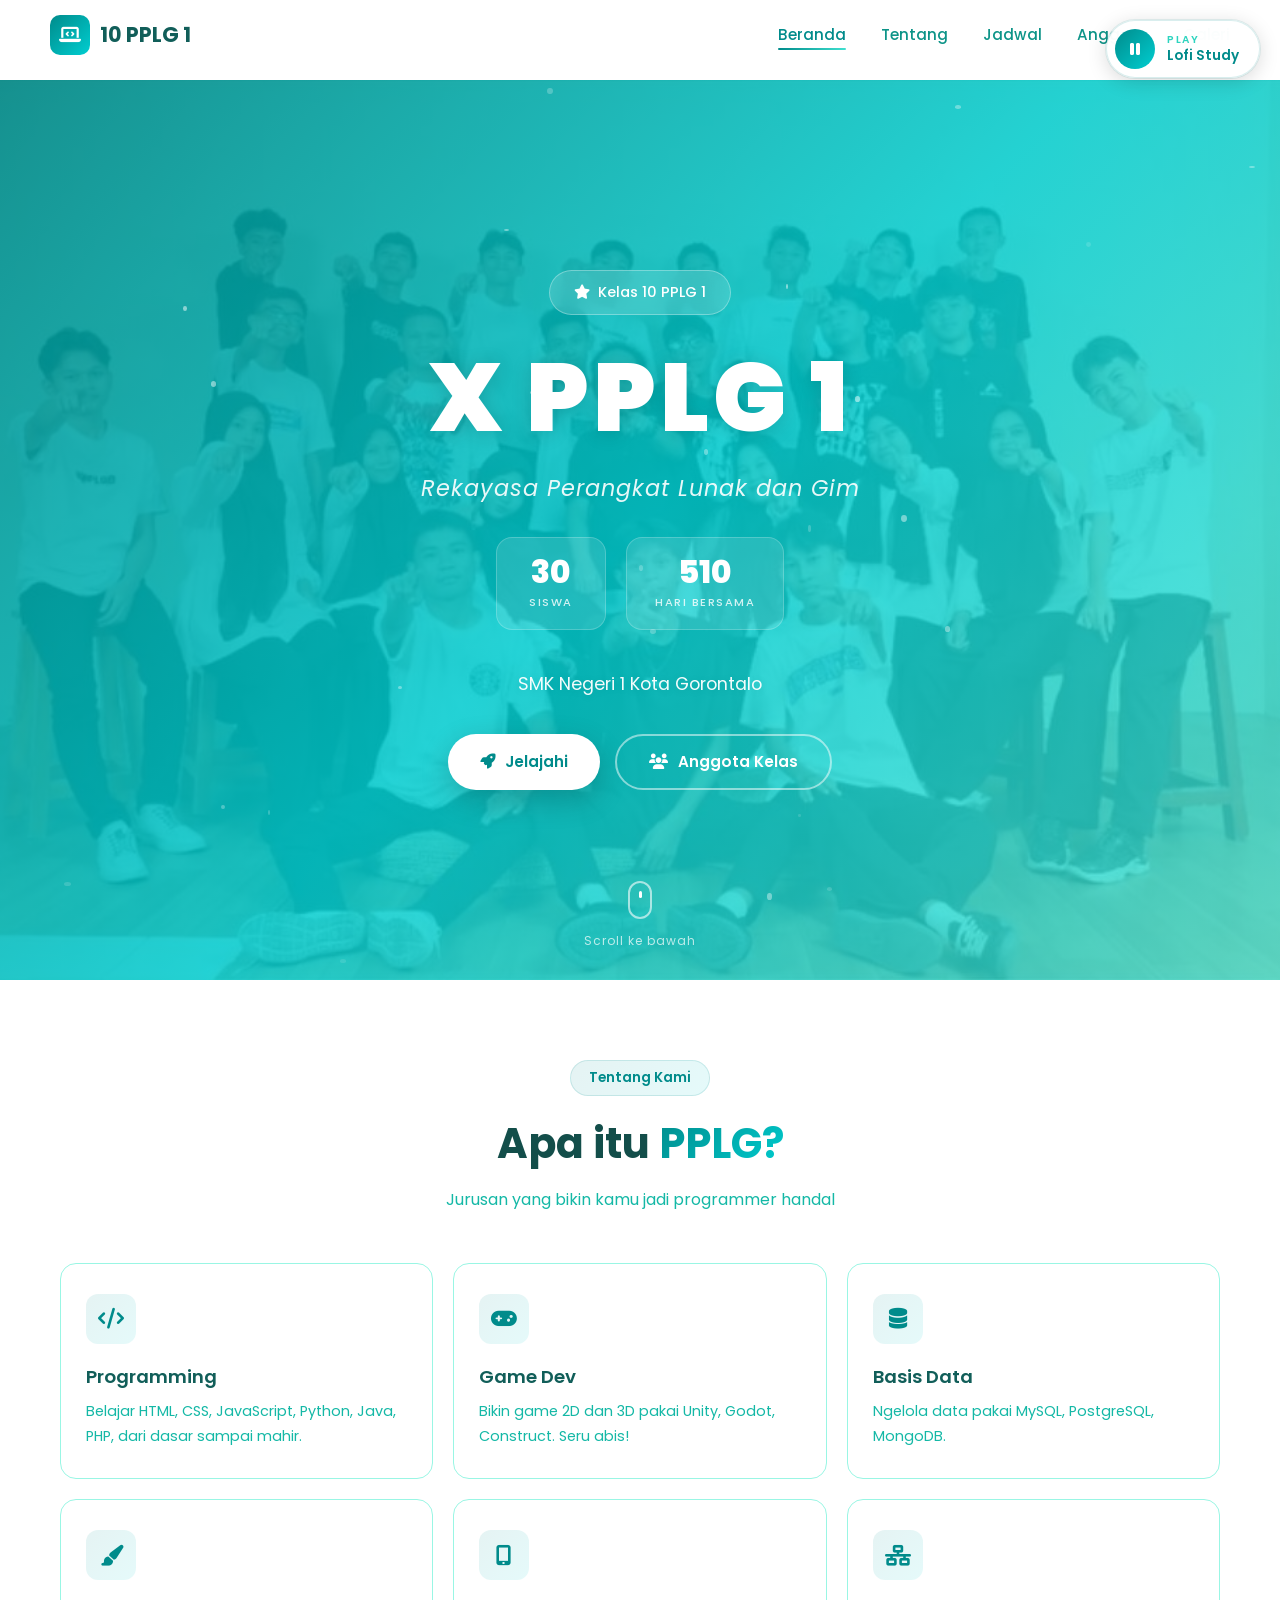
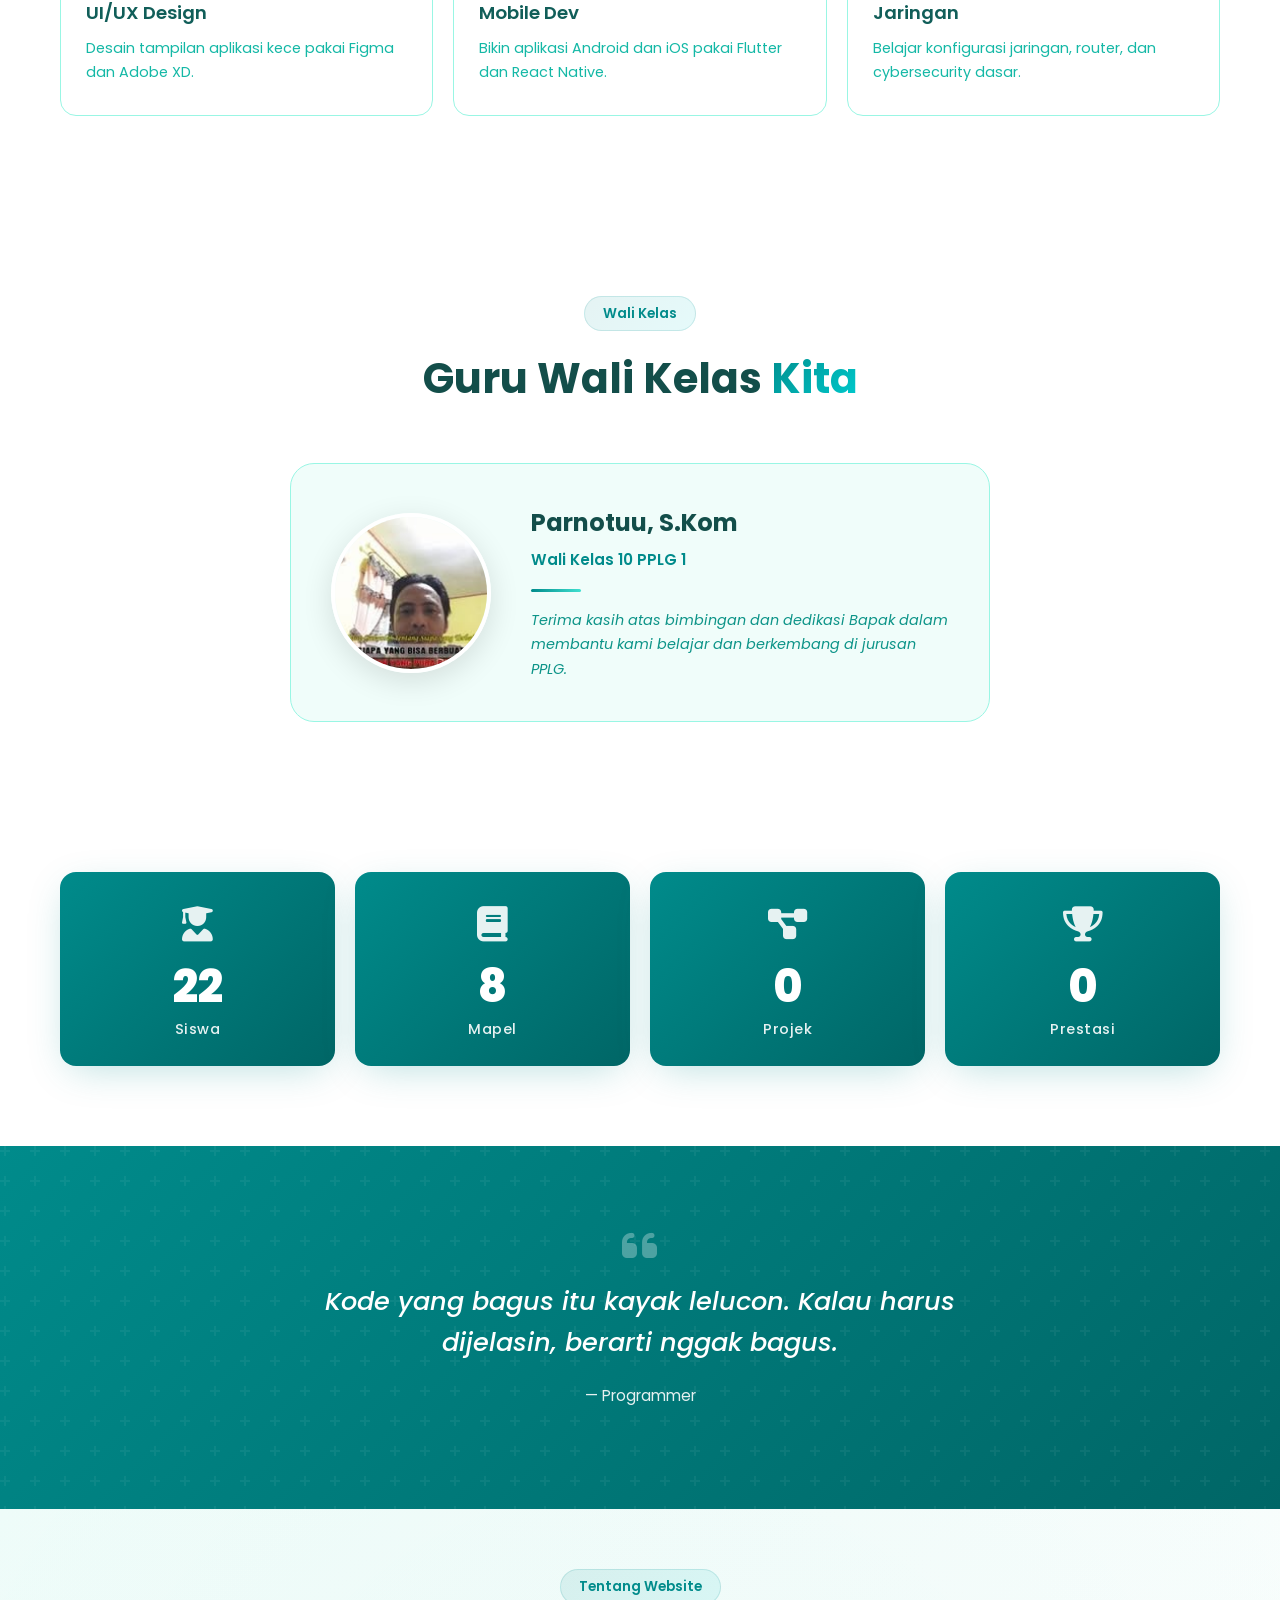
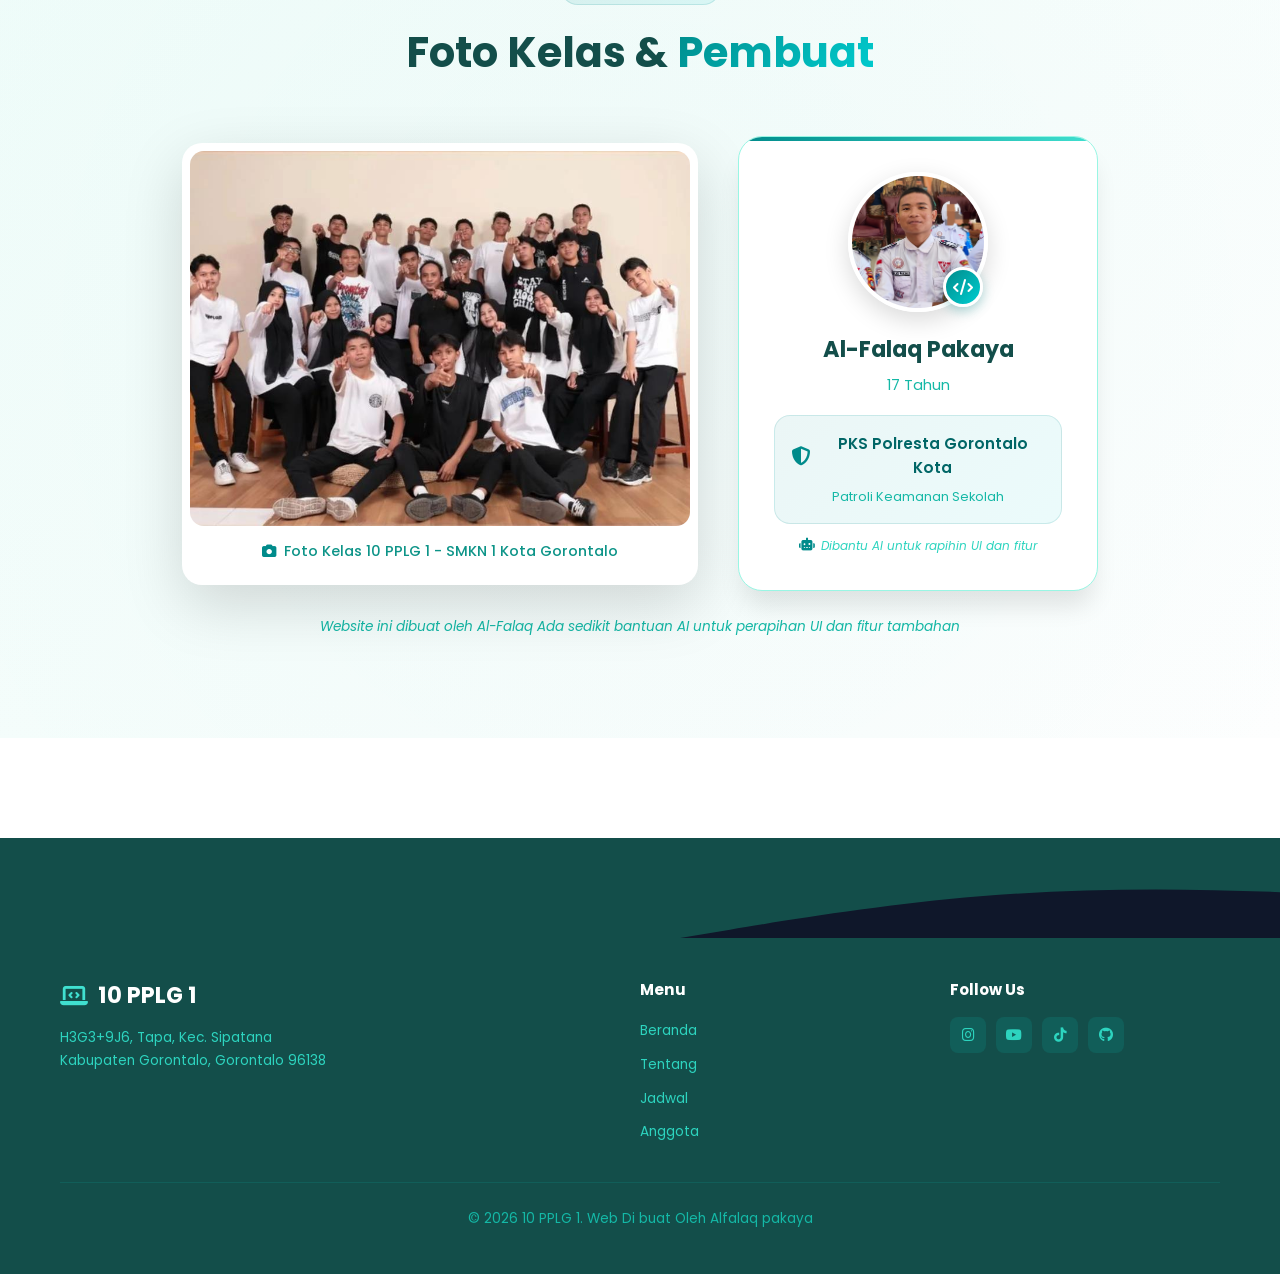
==== commit 85ff9cbf: "Add files via upload" ====
--- a/index.html
+++ b/index.html
@@ -291,33 +291,39 @@
                 <div class="schedule-content">
                     <div class="tab-panel active" id="senin">
                         <div class="schedule-list">
-                            <div class="schedule-row"><div class="schedule-time">07:00 - 09:00</div><div class="schedule-subject">Pemrograman Dasar</div><div class="schedule-teacher"><i class="fas fa-chalkboard-teacher"></i> Pak Budi Santoso</div><div class="schedule-room"><i class="fas fa-door-open"></i> Lab 1</div></div>
-                            <div class="schedule-row"><div class="schedule-time">09:30 - 11:00</div><div class="schedule-subject">Bahasa Inggris</div><div class="schedule-teacher"><i class="fas fa-chalkboard-teacher"></i> Bu Sari Dewi</div><div class="schedule-room"><i class="fas fa-door-open"></i> Kelas</div></div>
-                            <div class="schedule-row"><div class="schedule-time">11:00 - 12:30</div><div class="schedule-subject">Pendidikan Agama</div><div class="schedule-teacher"><i class="fas fa-chalkboard-teacher"></i> Pak Ahmad Fauzi</div><div class="schedule-room"><i class="fas fa-door-open"></i> Kelas</div></div>
+                            <div class="schedule-row"><div class="schedule-time">07:00 - 09:00</div><div class="schedule-subject">DDK</div><div class="schedule-teacher"><i class="fas fa-chalkboard-teacher"></i> Pak Parno</div><div class="schedule-room"><i class="fas fa-door-open"></i> Lab 1</div></div>
+                            <div class="schedule-row"><div class="schedule-time">09:30 - 11:00</div><div class="schedule-subject">Matematika</div><div class="schedule-teacher"><i class="fas fa-chalkboard-teacher"></i>Ibu Asma</div><div class="schedule-room"><i class="fas fa-door-open"></i> Kelas</div></div>
+                            <div class="schedule-row"><div class="schedule-time">11:00 - 12:30</div><div class="schedule-subject">Pendidikan Agama Islam</div><div class="schedule-teacher"><i class="fas fa-chalkboard-teacher"></i> Pak Halim</div><div class="schedule-room"><i class="fas fa-door-open"></i> Kelas</div></div>
                         </div>
                     </div>
                     <div class="tab-panel" id="selasa">
                         <div class="schedule-list">
-                            <div class="schedule-row"><div class="schedule-time">07:00 - 09:30</div><div class="schedule-subject">Basis Data</div><div class="schedule-teacher"><i class="fas fa-chalkboard-teacher"></i> Pak Andi Wijaya</div><div class="schedule-room"><i class="fas fa-door-open"></i> Lab 2</div></div>
-                            <div class="schedule-row"><div class="schedule-time">10:00 - 12:00</div><div class="schedule-subject">Desain Grafis</div><div class="schedule-teacher"><i class="fas fa-chalkboard-teacher"></i> Bu Rina Kartika</div><div class="schedule-room"><i class="fas fa-door-open"></i> Lab Desain</div></div>
+                            <div class="schedule-row"><div class="schedule-time">07:00 - 09:30</div><div class="schedule-subject">Bahasa Inggris</div><div class="schedule-teacher"><i class="fas fa-chalkboard-teacher"></i> Mem Fera</div><div class="schedule-room"><i class="fas fa-door-open"></i> Lab 2</div></div>
+                            <div class="schedule-row"><div class="schedule-time">10:00 - 12:00</div><div class="schedule-subject">PJOK</div><div class="schedule-teacher"><i class="fas fa-chalkboard-teacher"></i> Pak Rahmat</div><div class="schedule-room"><i class="fas fa-door-open"></i> Lab Desain</div></div>
+                            <div class="schedule-row"><div class="schedule-time">10:00 - 12:00</div><div class="schedule-subject">PKN</div><div class="schedule-teacher"><i class="fas fa-chalkboard-teacher"></i> Pak Erwin</div><div class="schedule-room"><i class="fas fa-door-open"></i> Lab Desain</div></div>
+                            <div class="schedule-row"><div class="schedule-time">10:00 - 12:00</div><div class="schedule-subject">IPAS</div><div class="schedule-teacher"><i class="fas fa-chalkboard-teacher"></i> Ibu Ira</div><div class="schedule-room"><i class="fas fa-door-open"></i> Lab Desain</div></div>
                         </div>
                     </div>
                     <div class="tab-panel" id="rabu">
                         <div class="schedule-list">
-                            <div class="schedule-row"><div class="schedule-time">07:00 - 10:00</div><div class="schedule-subject">Pemrograman Web</div><div class="schedule-teacher"><i class="fas fa-chalkboard-teacher"></i> Pak Dodi Pratama</div><div class="schedule-room"><i class="fas fa-door-open"></i> Lab 1</div></div>
-                            <div class="schedule-row"><div class="schedule-time">10:30 - 12:00</div><div class="schedule-subject">Matematika</div><div class="schedule-teacher"><i class="fas fa-chalkboard-teacher"></i> Bu Lestari</div><div class="schedule-room"><i class="fas fa-door-open"></i> Kelas</div></div>
+                            <div class="schedule-row"><div class="schedule-time">07:00 - 10:00</div><div class="schedule-subject">Matematika</div><div class="schedule-teacher"><i class="fas fa-chalkboard-teacher"></i> Ibu asma</div><div class="schedule-room"><i class="fas fa-door-open"></i> Lab 1</div></div>
+                            <div class="schedule-row"><div class="schedule-time">10:30 - 12:00</div><div class="schedule-subject">DDK</div><div class="schedule-teacher"><i class="fas fa-chalkboard-teacher"></i> Pak parno</div><div class="schedule-room"><i class="fas fa-door-open"></i> Kelas</div></div>
+                            <div class="schedule-row"><div class="schedule-time">10:00 - 12:00</div><div class="schedule-subject">Informatika</div><div class="schedule-teacher"><i class="fas fa-chalkboard-teacher"></i> Pak Heri</div><div class="schedule-room"><i class="fas fa-door-open"></i> Lab Desain</div></div>
                         </div>
                     </div>
                     <div class="tab-panel" id="kamis">
                         <div class="schedule-list">
-                            <div class="schedule-row"><div class="schedule-time">07:00 - 09:30</div><div class="schedule-subject">Game Development</div><div class="schedule-teacher"><i class="fas fa-chalkboard-teacher"></i> Pak Eko Nugroho</div><div class="schedule-room"><i class="fas fa-door-open"></i> Lab Game</div></div>
-                            <div class="schedule-row"><div class="schedule-time">10:00 - 11:30</div><div class="schedule-subject">Bahasa Indonesia</div><div class="schedule-teacher"><i class="fas fa-chalkboard-teacher"></i> Bu Ani Susanti</div><div class="schedule-room"><i class="fas fa-door-open"></i> Kelas</div></div>
+                            <div class="schedule-row"><div class="schedule-time">07:00 - 09:30</div><div class="schedule-subject">DDK</div><div class="schedule-teacher"><i class="fas fa-chalkboard-teacher"></i> Pak Parno</div><div class="schedule-room"><i class="fas fa-door-open"></i> Lab Game</div></div>
+                            <div class="schedule-row"><div class="schedule-time">10:00 - 11:30</div><div class="schedule-subject">Bahasa Inggris</div><div class="schedule-teacher"><i class="fas fa-chalkboard-teacher"></i> Bu Fera</div><div class="schedule-room"><i class="fas fa-door-open"></i> Kelas</div></div>
+                            <div class="schedule-row"><div class="schedule-time">10:00 - 12:00</div><div class="schedule-subject">Seni Budaya</div><div class="schedule-teacher"><i class="fas fa-chalkboard-teacher"></i> Ibu Karmila</div><div class="schedule-room"><i class="fas fa-door-open"></i> Lab Desain</div></div>
+                            <div class="schedule-row"><div class="schedule-time">10:00 - 12:00</div><div class="schedule-subject">Sejarah</div><div class="schedule-teacher"><i class="fas fa-chalkboard-teacher"></i> Ibu Novita</div><div class="schedule-room"><i class="fas fa-door-open"></i> Lab Desain</div></div>
                         </div>
                     </div>
                     <div class="tab-panel" id="jumat">
                         <div class="schedule-list">
-                            <div class="schedule-row"><div class="schedule-time">07:00 - 09:00</div><div class="schedule-subject">Produk Kreatif (PKK)</div><div class="schedule-teacher"><i class="fas fa-chalkboard-teacher"></i> Bu Dewi Kusuma</div><div class="schedule-room"><i class="fas fa-door-open"></i> Workshop</div></div>
-                            <div class="schedule-row"><div class="schedule-time">09:30 - 11:00</div><div class="schedule-subject">PPKN</div><div class="schedule-teacher"><i class="fas fa-chalkboard-teacher"></i> Pak Bambang Setyo</div><div class="schedule-room"><i class="fas fa-door-open"></i> Kelas</div></div>
+                            <div class="schedule-row"><div class="schedule-time">07:00 - 09:00</div><div class="schedule-subject">IPAS</div><div class="schedule-teacher"><i class="fas fa-chalkboard-teacher"></i> Bu Ira</div><div class="schedule-room"><i class="fas fa-door-open"></i> Workshop</div></div>
+                            <div class="schedule-row"><div class="schedule-time">09:30 - 11:00</div><div class="schedule-subject">Bahasa Indonesia</div><div class="schedule-teacher"><i class="fas fa-chalkboard-teacher"></i> Pak Risman</div><div class="schedule-room"><i class="fas fa-door-open"></i> Kelas</div></div>
+                            <div class="schedule-row"><div class="schedule-time">10:00 - 12:00</div><div class="schedule-subject">KKA</div><div class="schedule-teacher"><i class="fas fa-chalkboard-teacher"></i> Ibu Yati</div><div class="schedule-room"><i class="fas fa-door-open"></i> Lab Desain</div></div>
                         </div>
                     </div>
                 </div>
@@ -428,14 +434,14 @@
         </div>
         <div class="container">
             <div class="members-grid">
-                <div class="member-card scroll-reveal"><div class="member-avatar" style="background: linear-gradient(135deg, #008B8B, #00CED1);">AR</div><h4>Ahmad Rizky</h4><span class="member-role">Ketua Kelas</span></div>
-                <div class="member-card scroll-reveal" data-delay="50"><div class="member-avatar" style="background: linear-gradient(135deg, #20B2AA, #48D1CC);">DL</div><h4>Dewi Lestari</h4><span class="member-role">Wakil Ketua</span></div>
-                <div class="member-card scroll-reveal" data-delay="100"><div class="member-avatar" style="background: linear-gradient(135deg, #008B8B, #5F9EA0);">BS</div><h4>Bima Sakti</h4><span class="member-role">Sekretaris</span></div>
-                <div class="member-card scroll-reveal" data-delay="150"><div class="member-avatar" style="background: linear-gradient(135deg, #00CED1, #40E0D0);">SA</div><h4>Siti Aminah</h4><span class="member-role">Bendahara</span></div>
-                <div class="member-card scroll-reveal" data-delay="200"><div class="member-avatar" style="background: linear-gradient(135deg, #008B8B, #20B2AA);">RH</div><h4>Rudi Hartono</h4><span class="member-role">Anggota</span></div>
-                <div class="member-card scroll-reveal" data-delay="250"><div class="member-avatar" style="background: linear-gradient(135deg, #5F9EA0, #00CED1);">NS</div><h4>Nina Septiani</h4><span class="member-role">Anggota</span></div>
-                <div class="member-card scroll-reveal" data-delay="300"><div class="member-avatar" style="background: linear-gradient(135deg, #40E0D0, #48D1CC);">FN</div><h4>Fajar Nugraha</h4><span class="member-role">Anggota</span></div>
-                <div class="member-card scroll-reveal" data-delay="350"><div class="member-avatar" style="background: linear-gradient(135deg, #008B8B, #00CED1);">MI</div><h4>Maya Indah</h4><span class="member-role">Anggota</span></div>
+                <div class="member-card scroll-reveal"><div class="member-avatar" style="background: linear-gradient(135deg, #008B8B, #00CED1);">AR</div><h4>Ananda Rafy Tampilang</h4><span class="member-role">Ketua Kelas</span></div>
+                <div class="member-card scroll-reveal" data-delay="50"><div class="member-avatar" style="background: linear-gradient(135deg, #20B2AA, #48D1CC);">AD</div><h4>Adly Yansya</h4><span class="member-role">Wakil Ketua</span></div>
+                <div class="member-card scroll-reveal" data-delay="100"><div class="member-avatar" style="background: linear-gradient(135deg, #008B8B, #5F9EA0);">CT</div><h4>Citra</h4><span class="member-role">Sekretaris</span></div>
+                <div class="member-card scroll-reveal" data-delay="150"><div class="member-avatar" style="background: linear-gradient(135deg, #00CED1, #40E0D0);">KF</div><h4>Kaaf</h4><span class="member-role">Bendahara</span></div>
+                <div class="member-card scroll-reveal" data-delay="200"><div class="member-avatar" style="background: linear-gradient(135deg, #008B8B, #20B2AA);">AB</div><h4>Abrar </h4><span class="member-role">Anggota</span></div>
+                <div class="member-card scroll-reveal" data-delay="250"><div class="member-avatar" style="background: linear-gradient(135deg, #5F9EA0, #00CED1);">AL</div><h4>AlFurkon</h4><span class="member-role">Anggota</span></div>
+                <div class="member-card scroll-reveal" data-delay="300"><div class="member-avatar" style="background: linear-gradient(135deg, #40E0D0, #48D1CC);">AD</div><h4>Aditya</h4><span class="member-role">Anggota</span></div>
+                <div class="member-card scroll-reveal" data-delay="350"><div class="member-avatar" style="background: linear-gradient(135deg, #008B8B, #00CED1);">AF</div><h4>Afgan</h4><span class="member-role">Anggota</span></div>
             </div>
             <div class="members-more scroll-reveal"><p>Dan 22 siswa lainnya...</p></div>
         </div>
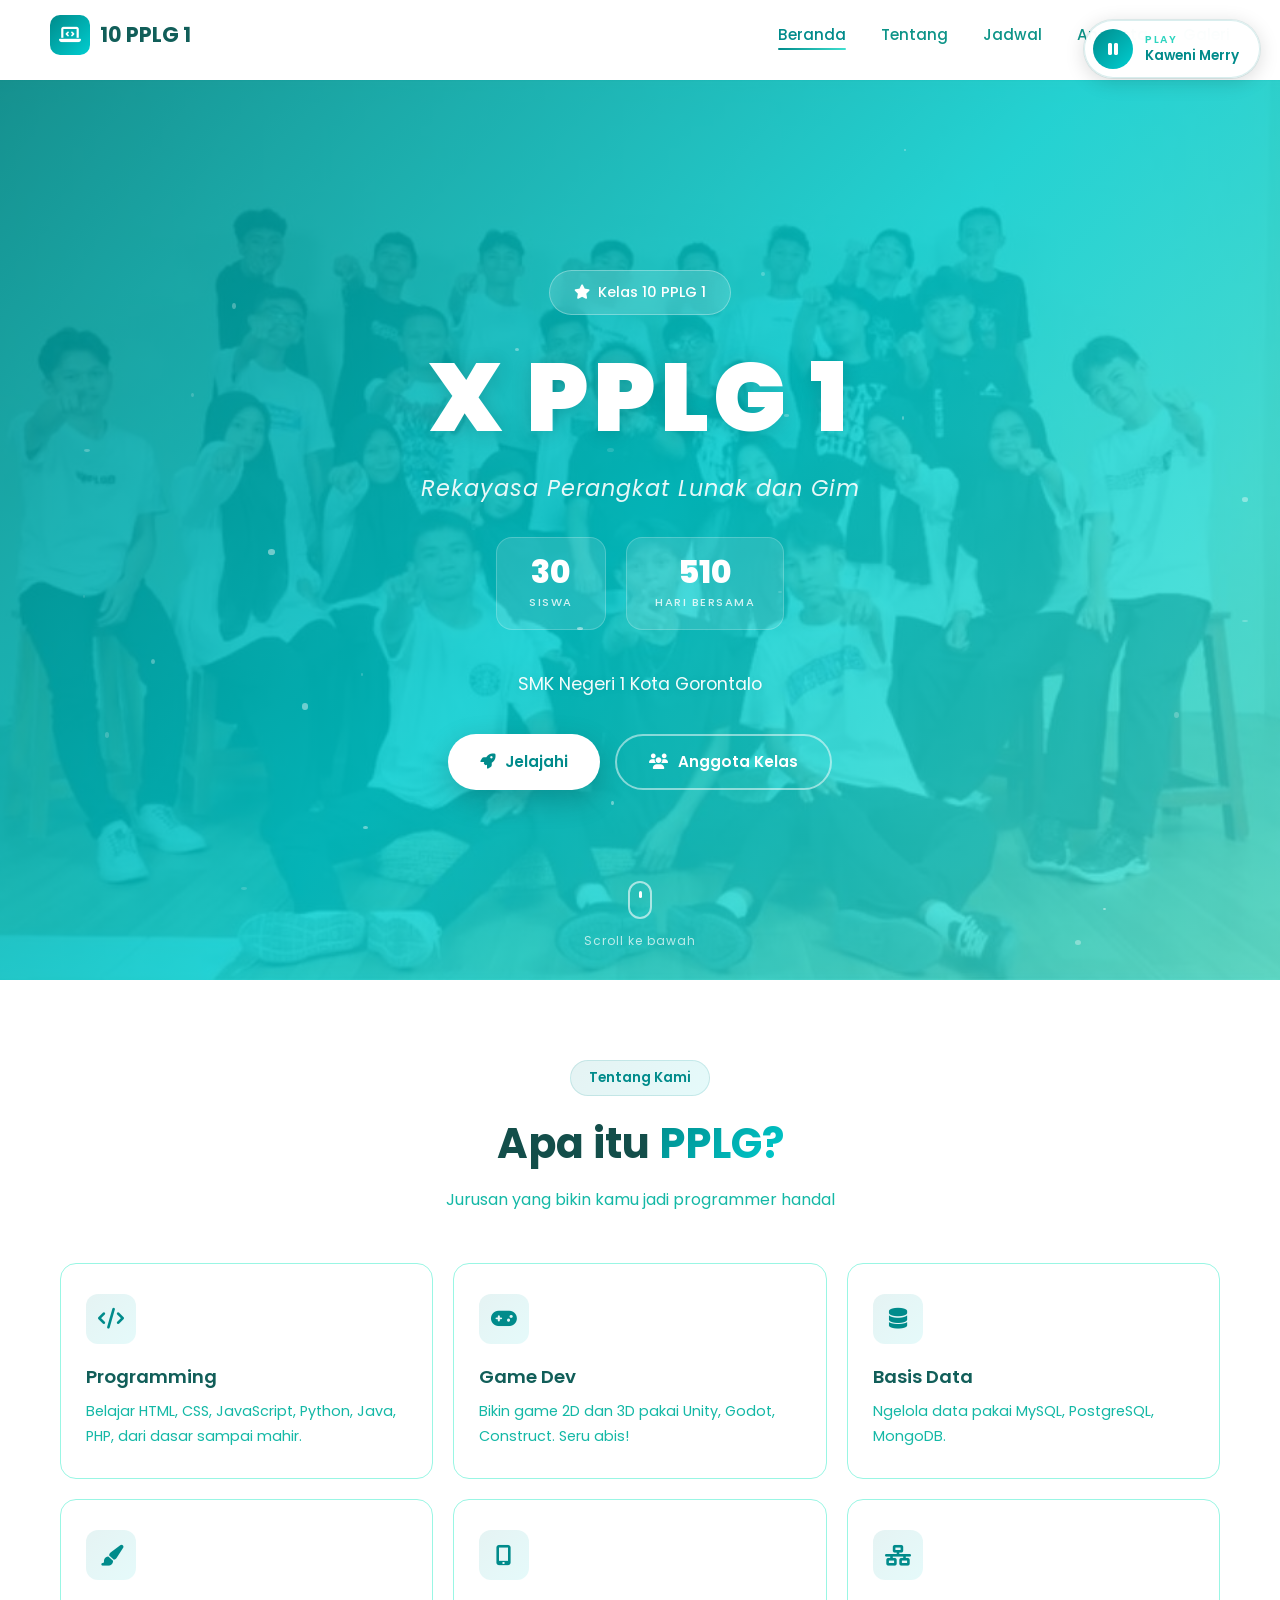
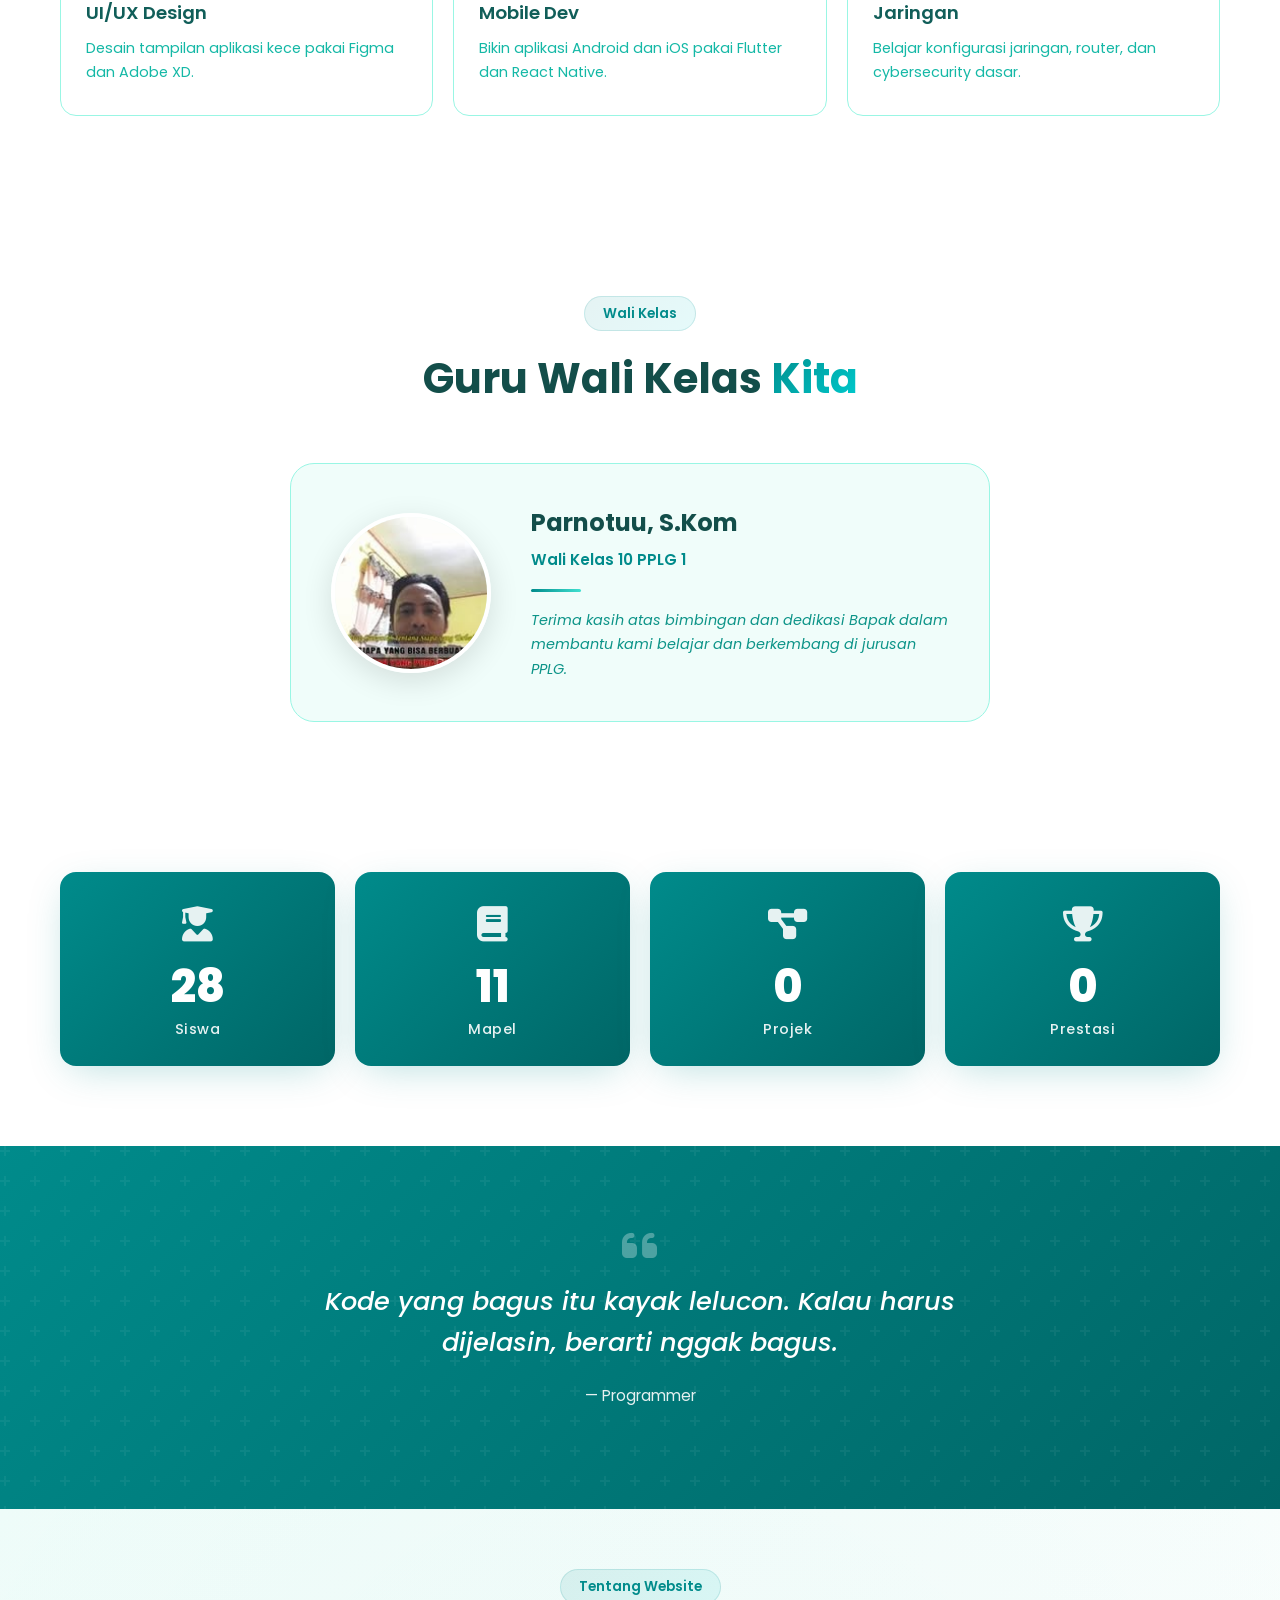
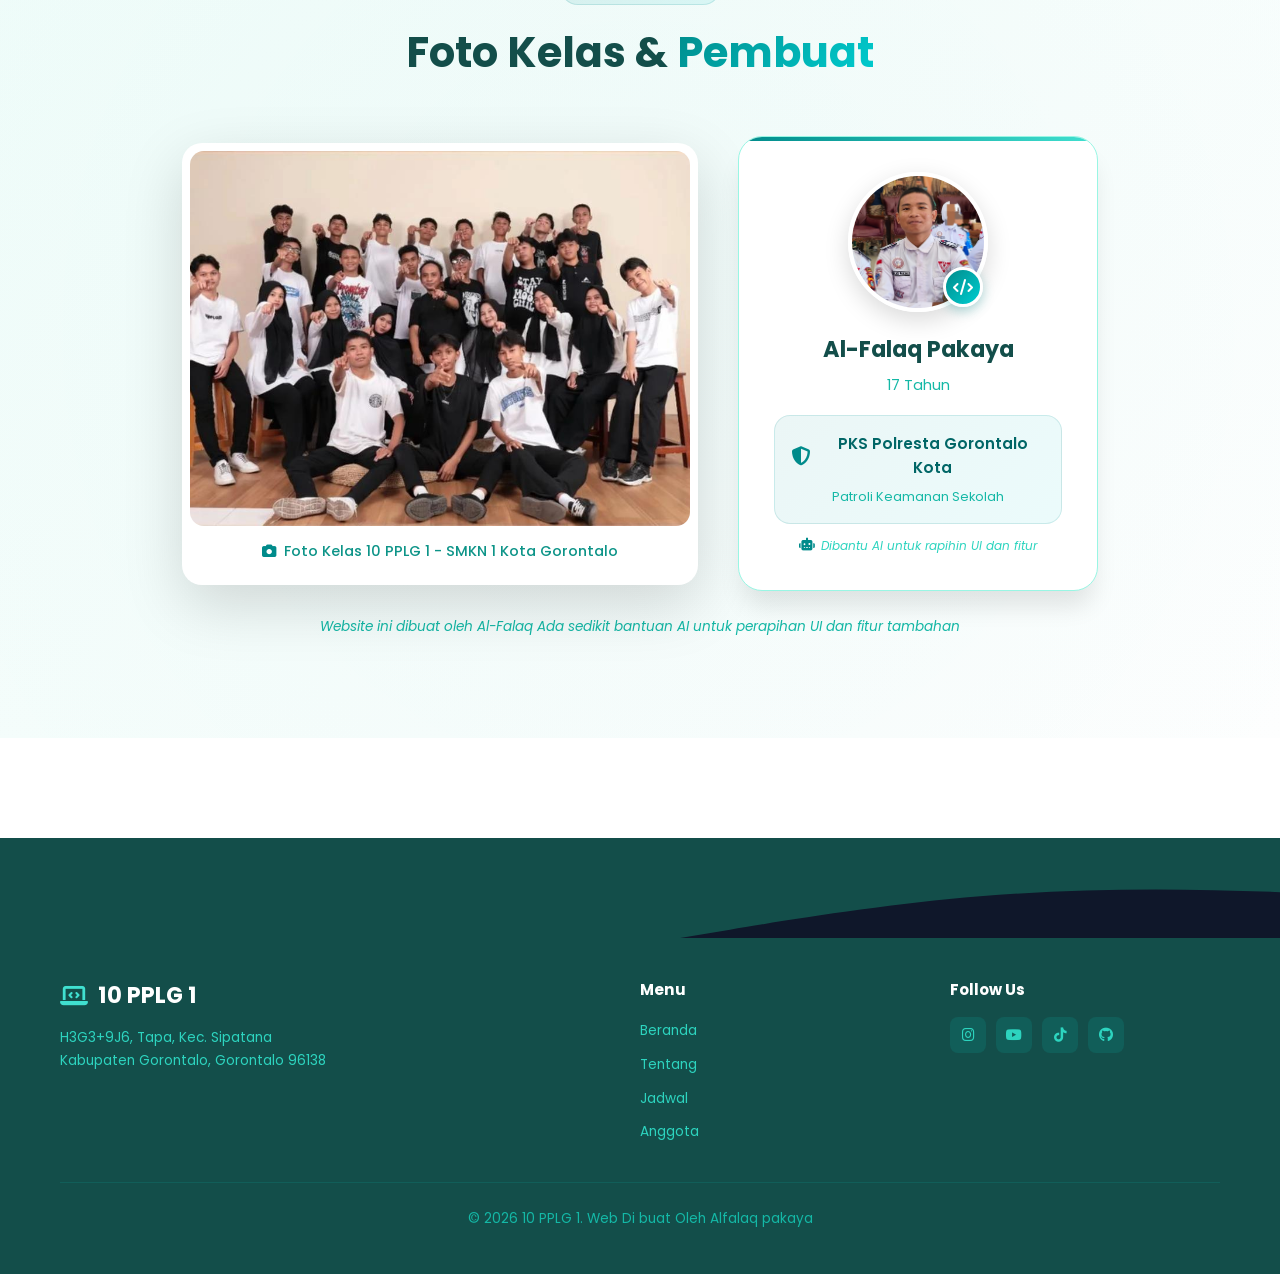
==== commit 0b7be175: "Add files via upload" ====
--- a/index.html
+++ b/index.html
@@ -29,14 +29,14 @@
             </div>
             <div class="music-text-wrap">
                 <span class="music-label" id="musicLabel">PLAY</span>
-                <span class="music-song-title" id="musicSongTitle">Lofi Study</span>
+                <span class="music-song-title" id="musicSongTitle">Kaweni Merry</span>
             </div>
         </div>
         <div class="music-panel" id="musicPanel">
             <div class="music-panel-header">
                 <div class="music-panel-icon"><i class="fas fa-music"></i></div>
                 <div class="music-panel-info">
-                    <span class="music-panel-title" id="panelTitle">Lofi Study</span>
+                    <span class="music-panel-title" id="panelTitle">Kaweni Merry</span>
                     <span class="music-panel-status" id="panelStatus">Click to play</span>
                 </div>
             </div>
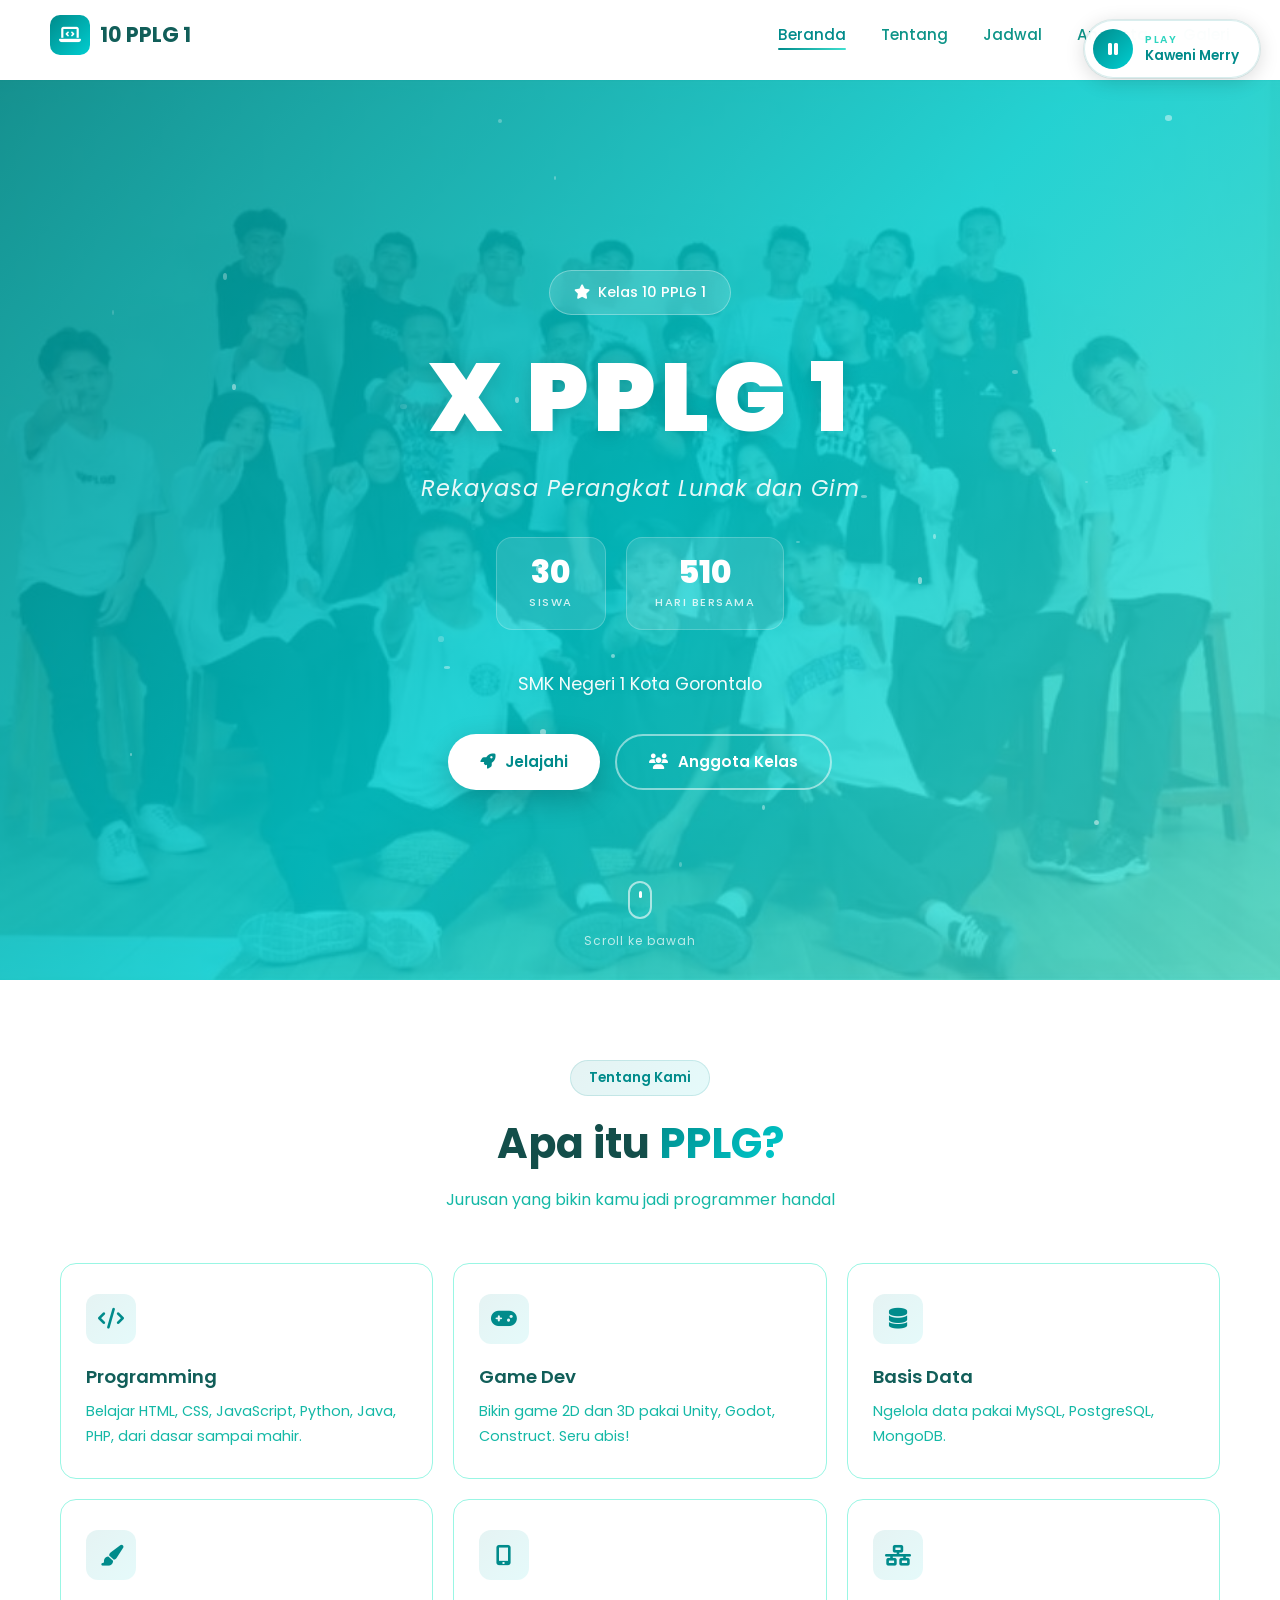
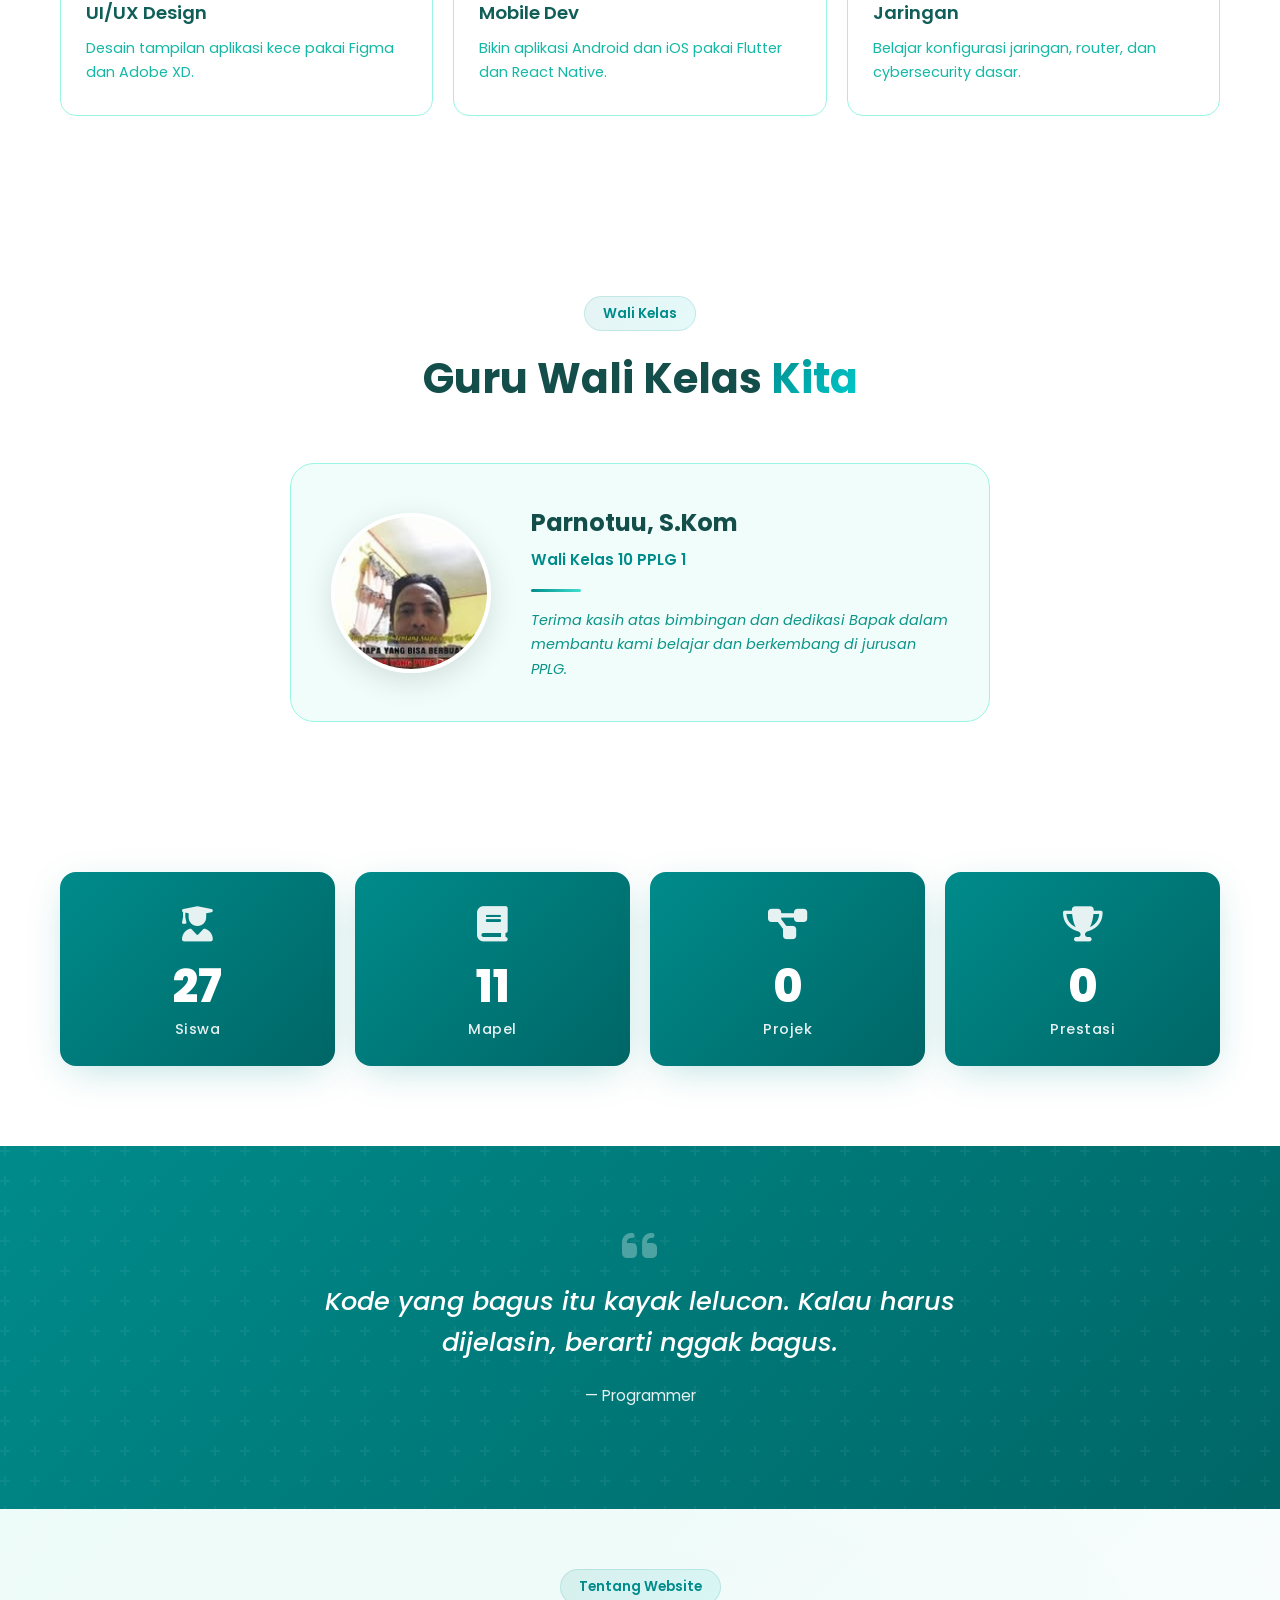
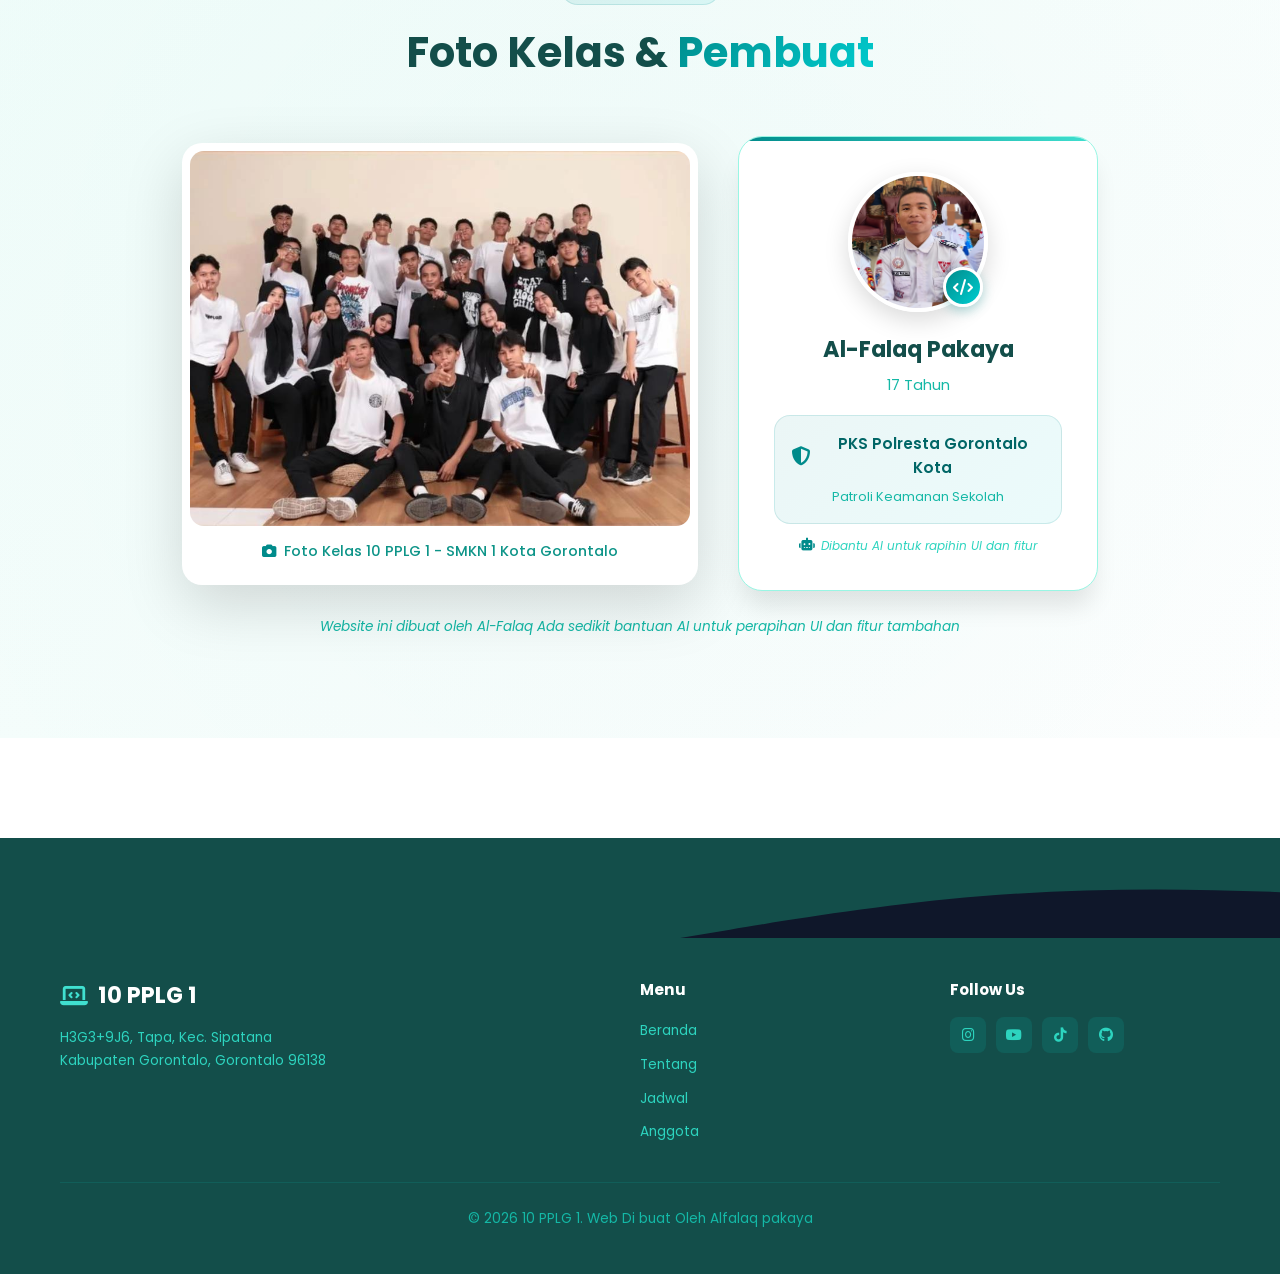
==== commit 643e2a5b: "Add files via upload" ====
--- a/index.html
+++ b/index.html
@@ -29,14 +29,14 @@
             </div>
             <div class="music-text-wrap">
                 <span class="music-label" id="musicLabel">PLAY</span>
-                <span class="music-song-title" id="musicSongTitle">Kaweni Merry</span>
+                <span class="music-song-title" id="musicSongTitle">Lofi Study</span>
             </div>
         </div>
         <div class="music-panel" id="musicPanel">
             <div class="music-panel-header">
                 <div class="music-panel-icon"><i class="fas fa-music"></i></div>
                 <div class="music-panel-info">
-                    <span class="music-panel-title" id="panelTitle">Kaweni Merry</span>
+                    <span class="music-panel-title" id="panelTitle">Lofi Study</span>
                     <span class="music-panel-status" id="panelStatus">Click to play</span>
                 </div>
             </div>
@@ -291,39 +291,33 @@
                 <div class="schedule-content">
                     <div class="tab-panel active" id="senin">
                         <div class="schedule-list">
-                            <div class="schedule-row"><div class="schedule-time">07:00 - 09:00</div><div class="schedule-subject">DDK</div><div class="schedule-teacher"><i class="fas fa-chalkboard-teacher"></i> Pak Parno</div><div class="schedule-room"><i class="fas fa-door-open"></i> Lab 1</div></div>
-                            <div class="schedule-row"><div class="schedule-time">09:30 - 11:00</div><div class="schedule-subject">Matematika</div><div class="schedule-teacher"><i class="fas fa-chalkboard-teacher"></i>Ibu Asma</div><div class="schedule-room"><i class="fas fa-door-open"></i> Kelas</div></div>
-                            <div class="schedule-row"><div class="schedule-time">11:00 - 12:30</div><div class="schedule-subject">Pendidikan Agama Islam</div><div class="schedule-teacher"><i class="fas fa-chalkboard-teacher"></i> Pak Halim</div><div class="schedule-room"><i class="fas fa-door-open"></i> Kelas</div></div>
+                            <div class="schedule-row"><div class="schedule-time">07:00 - 09:00</div><div class="schedule-subject">Pemrograman Dasar</div><div class="schedule-teacher"><i class="fas fa-chalkboard-teacher"></i> Pak Budi Santoso</div><div class="schedule-room"><i class="fas fa-door-open"></i> Lab 1</div></div>
+                            <div class="schedule-row"><div class="schedule-time">09:30 - 11:00</div><div class="schedule-subject">Bahasa Inggris</div><div class="schedule-teacher"><i class="fas fa-chalkboard-teacher"></i> Bu Sari Dewi</div><div class="schedule-room"><i class="fas fa-door-open"></i> Kelas</div></div>
+                            <div class="schedule-row"><div class="schedule-time">11:00 - 12:30</div><div class="schedule-subject">Pendidikan Agama</div><div class="schedule-teacher"><i class="fas fa-chalkboard-teacher"></i> Pak Ahmad Fauzi</div><div class="schedule-room"><i class="fas fa-door-open"></i> Kelas</div></div>
                         </div>
                     </div>
                     <div class="tab-panel" id="selasa">
                         <div class="schedule-list">
-                            <div class="schedule-row"><div class="schedule-time">07:00 - 09:30</div><div class="schedule-subject">Bahasa Inggris</div><div class="schedule-teacher"><i class="fas fa-chalkboard-teacher"></i> Mem Fera</div><div class="schedule-room"><i class="fas fa-door-open"></i> Lab 2</div></div>
-                            <div class="schedule-row"><div class="schedule-time">10:00 - 12:00</div><div class="schedule-subject">PJOK</div><div class="schedule-teacher"><i class="fas fa-chalkboard-teacher"></i> Pak Rahmat</div><div class="schedule-room"><i class="fas fa-door-open"></i> Lab Desain</div></div>
-                            <div class="schedule-row"><div class="schedule-time">10:00 - 12:00</div><div class="schedule-subject">PKN</div><div class="schedule-teacher"><i class="fas fa-chalkboard-teacher"></i> Pak Erwin</div><div class="schedule-room"><i class="fas fa-door-open"></i> Lab Desain</div></div>
-                            <div class="schedule-row"><div class="schedule-time">10:00 - 12:00</div><div class="schedule-subject">IPAS</div><div class="schedule-teacher"><i class="fas fa-chalkboard-teacher"></i> Ibu Ira</div><div class="schedule-room"><i class="fas fa-door-open"></i> Lab Desain</div></div>
+                            <div class="schedule-row"><div class="schedule-time">07:00 - 09:30</div><div class="schedule-subject">Basis Data</div><div class="schedule-teacher"><i class="fas fa-chalkboard-teacher"></i> Pak Andi Wijaya</div><div class="schedule-room"><i class="fas fa-door-open"></i> Lab 2</div></div>
+                            <div class="schedule-row"><div class="schedule-time">10:00 - 12:00</div><div class="schedule-subject">Desain Grafis</div><div class="schedule-teacher"><i class="fas fa-chalkboard-teacher"></i> Bu Rina Kartika</div><div class="schedule-room"><i class="fas fa-door-open"></i> Lab Desain</div></div>
                         </div>
                     </div>
                     <div class="tab-panel" id="rabu">
                         <div class="schedule-list">
-                            <div class="schedule-row"><div class="schedule-time">07:00 - 10:00</div><div class="schedule-subject">Matematika</div><div class="schedule-teacher"><i class="fas fa-chalkboard-teacher"></i> Ibu asma</div><div class="schedule-room"><i class="fas fa-door-open"></i> Lab 1</div></div>
-                            <div class="schedule-row"><div class="schedule-time">10:30 - 12:00</div><div class="schedule-subject">DDK</div><div class="schedule-teacher"><i class="fas fa-chalkboard-teacher"></i> Pak parno</div><div class="schedule-room"><i class="fas fa-door-open"></i> Kelas</div></div>
-                            <div class="schedule-row"><div class="schedule-time">10:00 - 12:00</div><div class="schedule-subject">Informatika</div><div class="schedule-teacher"><i class="fas fa-chalkboard-teacher"></i> Pak Heri</div><div class="schedule-room"><i class="fas fa-door-open"></i> Lab Desain</div></div>
+                            <div class="schedule-row"><div class="schedule-time">07:00 - 10:00</div><div class="schedule-subject">Pemrograman Web</div><div class="schedule-teacher"><i class="fas fa-chalkboard-teacher"></i> Pak Dodi Pratama</div><div class="schedule-room"><i class="fas fa-door-open"></i> Lab 1</div></div>
+                            <div class="schedule-row"><div class="schedule-time">10:30 - 12:00</div><div class="schedule-subject">Matematika</div><div class="schedule-teacher"><i class="fas fa-chalkboard-teacher"></i> Bu Lestari</div><div class="schedule-room"><i class="fas fa-door-open"></i> Kelas</div></div>
                         </div>
                     </div>
                     <div class="tab-panel" id="kamis">
                         <div class="schedule-list">
-                            <div class="schedule-row"><div class="schedule-time">07:00 - 09:30</div><div class="schedule-subject">DDK</div><div class="schedule-teacher"><i class="fas fa-chalkboard-teacher"></i> Pak Parno</div><div class="schedule-room"><i class="fas fa-door-open"></i> Lab Game</div></div>
-                            <div class="schedule-row"><div class="schedule-time">10:00 - 11:30</div><div class="schedule-subject">Bahasa Inggris</div><div class="schedule-teacher"><i class="fas fa-chalkboard-teacher"></i> Bu Fera</div><div class="schedule-room"><i class="fas fa-door-open"></i> Kelas</div></div>
-                            <div class="schedule-row"><div class="schedule-time">10:00 - 12:00</div><div class="schedule-subject">Seni Budaya</div><div class="schedule-teacher"><i class="fas fa-chalkboard-teacher"></i> Ibu Karmila</div><div class="schedule-room"><i class="fas fa-door-open"></i> Lab Desain</div></div>
-                            <div class="schedule-row"><div class="schedule-time">10:00 - 12:00</div><div class="schedule-subject">Sejarah</div><div class="schedule-teacher"><i class="fas fa-chalkboard-teacher"></i> Ibu Novita</div><div class="schedule-room"><i class="fas fa-door-open"></i> Lab Desain</div></div>
+                            <div class="schedule-row"><div class="schedule-time">07:00 - 09:30</div><div class="schedule-subject">Game Development</div><div class="schedule-teacher"><i class="fas fa-chalkboard-teacher"></i> Pak Eko Nugroho</div><div class="schedule-room"><i class="fas fa-door-open"></i> Lab Game</div></div>
+                            <div class="schedule-row"><div class="schedule-time">10:00 - 11:30</div><div class="schedule-subject">Bahasa Indonesia</div><div class="schedule-teacher"><i class="fas fa-chalkboard-teacher"></i> Bu Ani Susanti</div><div class="schedule-room"><i class="fas fa-door-open"></i> Kelas</div></div>
                         </div>
                     </div>
                     <div class="tab-panel" id="jumat">
                         <div class="schedule-list">
-                            <div class="schedule-row"><div class="schedule-time">07:00 - 09:00</div><div class="schedule-subject">IPAS</div><div class="schedule-teacher"><i class="fas fa-chalkboard-teacher"></i> Bu Ira</div><div class="schedule-room"><i class="fas fa-door-open"></i> Workshop</div></div>
-                            <div class="schedule-row"><div class="schedule-time">09:30 - 11:00</div><div class="schedule-subject">Bahasa Indonesia</div><div class="schedule-teacher"><i class="fas fa-chalkboard-teacher"></i> Pak Risman</div><div class="schedule-room"><i class="fas fa-door-open"></i> Kelas</div></div>
-                            <div class="schedule-row"><div class="schedule-time">10:00 - 12:00</div><div class="schedule-subject">KKA</div><div class="schedule-teacher"><i class="fas fa-chalkboard-teacher"></i> Ibu Yati</div><div class="schedule-room"><i class="fas fa-door-open"></i> Lab Desain</div></div>
+                            <div class="schedule-row"><div class="schedule-time">07:00 - 09:00</div><div class="schedule-subject">Produk Kreatif (PKK)</div><div class="schedule-teacher"><i class="fas fa-chalkboard-teacher"></i> Bu Dewi Kusuma</div><div class="schedule-room"><i class="fas fa-door-open"></i> Workshop</div></div>
+                            <div class="schedule-row"><div class="schedule-time">09:30 - 11:00</div><div class="schedule-subject">PPKN</div><div class="schedule-teacher"><i class="fas fa-chalkboard-teacher"></i> Pak Bambang Setyo</div><div class="schedule-room"><i class="fas fa-door-open"></i> Kelas</div></div>
                         </div>
                     </div>
                 </div>
@@ -339,14 +333,15 @@
                             <div class="piket-icon"><i class="fas fa-sun"></i></div>
                         </div>
                         <div class="piket-members">
-                            <div class="piket-avatar" style="background: linear-gradient(135deg, #008B8B, #00CED1);">AR</div>
-                            <div class="piket-avatar" style="background: linear-gradient(135deg, #20B2AA, #48D1CC);">DL</div>
-                            <div class="piket-avatar" style="background: linear-gradient(135deg, #008B8B, #5F9EA0);">BS</div>
-                            <div class="piket-avatar" style="background: linear-gradient(135deg, #00CED1, #40E0D0);">SA</div>
-                            <div class="piket-avatar" style="background: linear-gradient(135deg, #008B8B, #20B2AA);">RH</div>
-                            <div class="piket-avatar" style="background: linear-gradient(135deg, #5F9EA0, #00CED1);">NS</div>
-                        </div>
-                        <div class="piket-names">Ahmad, Dewi, Bima, Siti, Rudi, Nina</div>
+                            <div class="piket-avatar" style="background: linear-gradient(135deg, #008B8B, #00CED1);">IS</div>
+                            <div class="piket-avatar" style="background: linear-gradient(135deg, #20B2AA, #48D1CC);">SL</div>
+                            <div class="piket-avatar" style="background: linear-gradient(135deg, #008B8B, #5F9EA0);">AF</div>
+                            <div class="piket-avatar" style="background: linear-gradient(135deg, #00CED1, #40E0D0);">AR</div>
+                            <div class="piket-avatar" style="background: linear-gradient(135deg, #008B8B, #20B2AA);">AN</div>
+                            <div class="piket-avatar" style="background: linear-gradient(135deg, #5F9EA0, #00CED1);">AO</div>
+                            <div class="piket-avatar" style="background: linear-gradient(135deg, #5F9EA0, #00CED1);">AH</div>
+                        </div>
+                        <div class="piket-names">Iskandar,Salam, Alfatur, Abrar, Alfurkan, Aldifo, Ain Hasan</div>
                     </div>
                     <div class="piket-card" data-day="selasa">
                         <div class="piket-header">
@@ -434,14 +429,14 @@
         </div>
         <div class="container">
             <div class="members-grid">
-                <div class="member-card scroll-reveal"><div class="member-avatar" style="background: linear-gradient(135deg, #008B8B, #00CED1);">AR</div><h4>Ananda Rafy Tampilang</h4><span class="member-role">Ketua Kelas</span></div>
-                <div class="member-card scroll-reveal" data-delay="50"><div class="member-avatar" style="background: linear-gradient(135deg, #20B2AA, #48D1CC);">AD</div><h4>Adly Yansya</h4><span class="member-role">Wakil Ketua</span></div>
-                <div class="member-card scroll-reveal" data-delay="100"><div class="member-avatar" style="background: linear-gradient(135deg, #008B8B, #5F9EA0);">CT</div><h4>Citra</h4><span class="member-role">Sekretaris</span></div>
-                <div class="member-card scroll-reveal" data-delay="150"><div class="member-avatar" style="background: linear-gradient(135deg, #00CED1, #40E0D0);">KF</div><h4>Kaaf</h4><span class="member-role">Bendahara</span></div>
-                <div class="member-card scroll-reveal" data-delay="200"><div class="member-avatar" style="background: linear-gradient(135deg, #008B8B, #20B2AA);">AB</div><h4>Abrar </h4><span class="member-role">Anggota</span></div>
-                <div class="member-card scroll-reveal" data-delay="250"><div class="member-avatar" style="background: linear-gradient(135deg, #5F9EA0, #00CED1);">AL</div><h4>AlFurkon</h4><span class="member-role">Anggota</span></div>
-                <div class="member-card scroll-reveal" data-delay="300"><div class="member-avatar" style="background: linear-gradient(135deg, #40E0D0, #48D1CC);">AD</div><h4>Aditya</h4><span class="member-role">Anggota</span></div>
-                <div class="member-card scroll-reveal" data-delay="350"><div class="member-avatar" style="background: linear-gradient(135deg, #008B8B, #00CED1);">AF</div><h4>Afgan</h4><span class="member-role">Anggota</span></div>
+                <div class="member-card scroll-reveal"><div class="member-avatar" style="background: linear-gradient(135deg, #008B8B, #00CED1);">AR</div><h4>Ahmad Rizky</h4><span class="member-role">Ketua Kelas</span></div>
+                <div class="member-card scroll-reveal" data-delay="50"><div class="member-avatar" style="background: linear-gradient(135deg, #20B2AA, #48D1CC);">DL</div><h4>Dewi Lestari</h4><span class="member-role">Wakil Ketua</span></div>
+                <div class="member-card scroll-reveal" data-delay="100"><div class="member-avatar" style="background: linear-gradient(135deg, #008B8B, #5F9EA0);">BS</div><h4>Bima Sakti</h4><span class="member-role">Sekretaris</span></div>
+                <div class="member-card scroll-reveal" data-delay="150"><div class="member-avatar" style="background: linear-gradient(135deg, #00CED1, #40E0D0);">SA</div><h4>Siti Aminah</h4><span class="member-role">Bendahara</span></div>
+                <div class="member-card scroll-reveal" data-delay="200"><div class="member-avatar" style="background: linear-gradient(135deg, #008B8B, #20B2AA);">RH</div><h4>Rudi Hartono</h4><span class="member-role">Anggota</span></div>
+                <div class="member-card scroll-reveal" data-delay="250"><div class="member-avatar" style="background: linear-gradient(135deg, #5F9EA0, #00CED1);">NS</div><h4>Nina Septiani</h4><span class="member-role">Anggota</span></div>
+                <div class="member-card scroll-reveal" data-delay="300"><div class="member-avatar" style="background: linear-gradient(135deg, #40E0D0, #48D1CC);">FN</div><h4>Fajar Nugraha</h4><span class="member-role">Anggota</span></div>
+                <div class="member-card scroll-reveal" data-delay="350"><div class="member-avatar" style="background: linear-gradient(135deg, #008B8B, #00CED1);">MI</div><h4>Maya Indah</h4><span class="member-role">Anggota</span></div>
             </div>
             <div class="members-more scroll-reveal"><p>Dan 22 siswa lainnya...</p></div>
         </div>
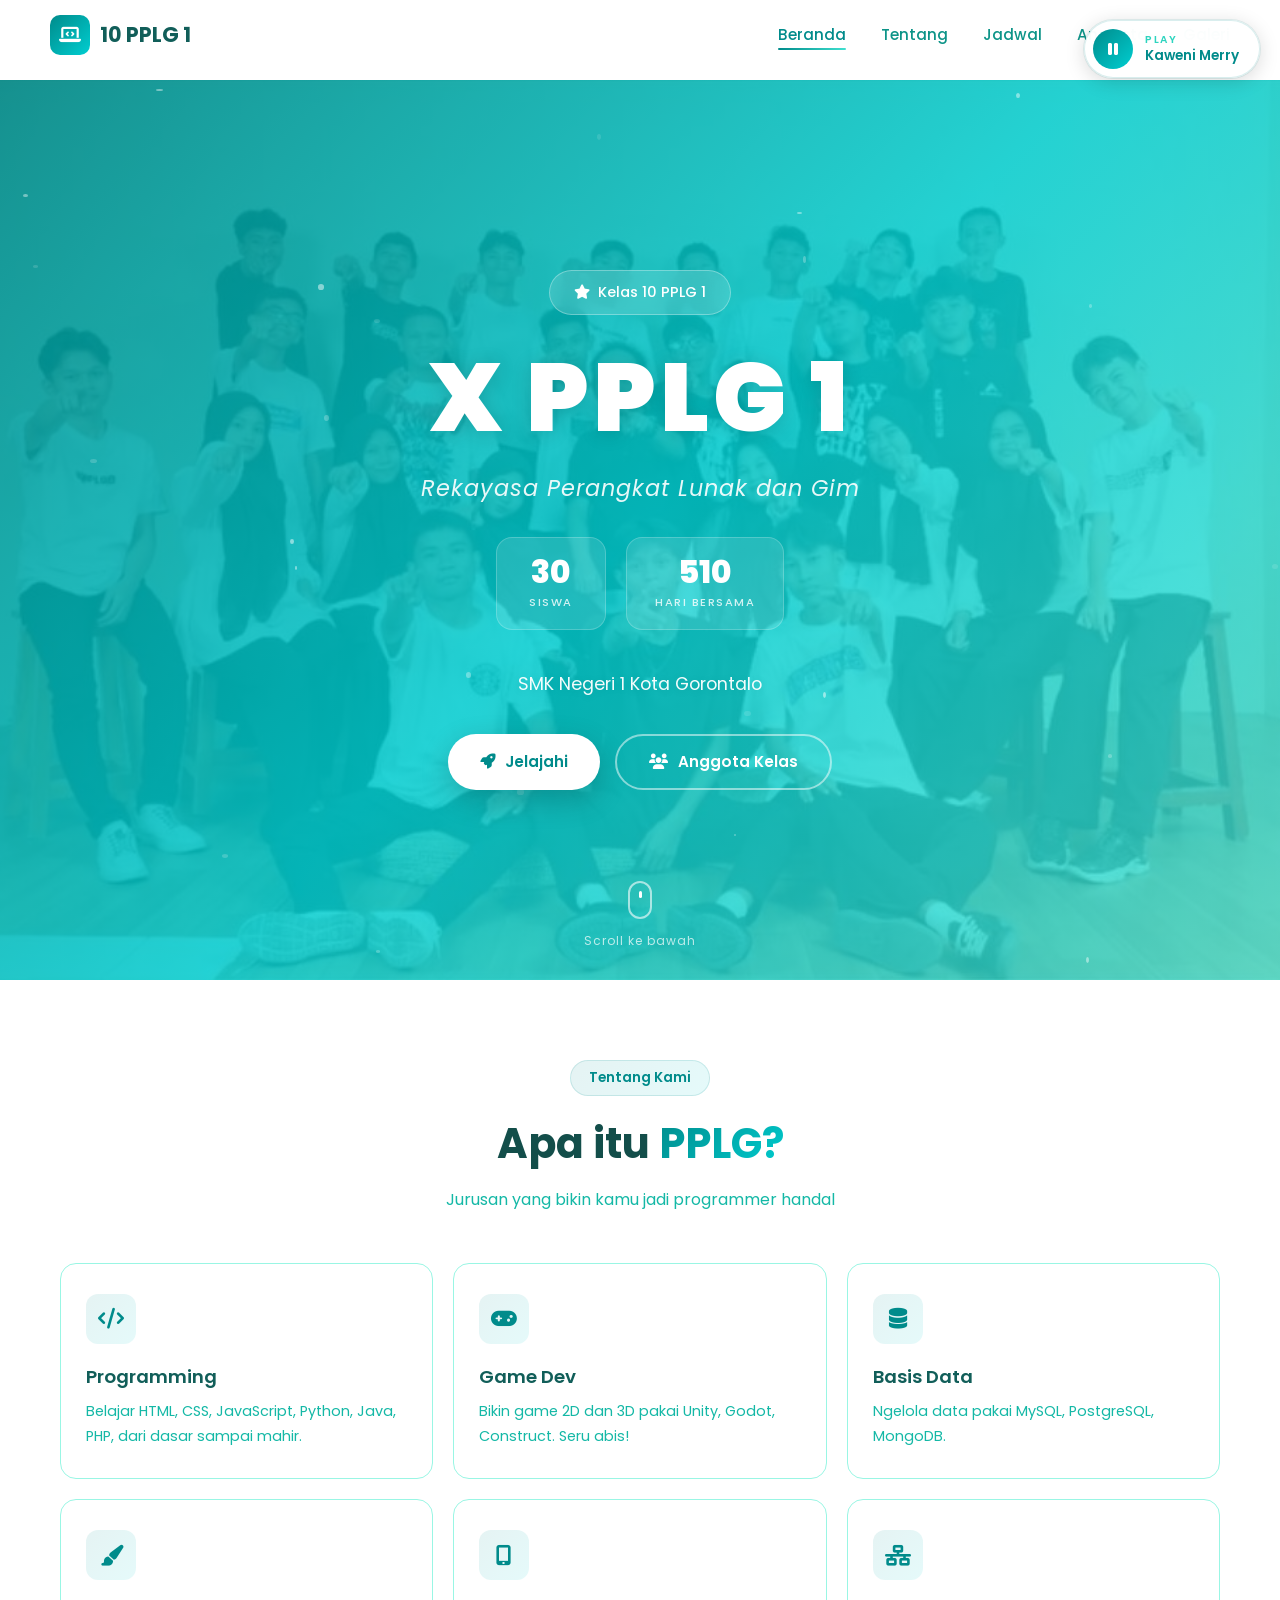
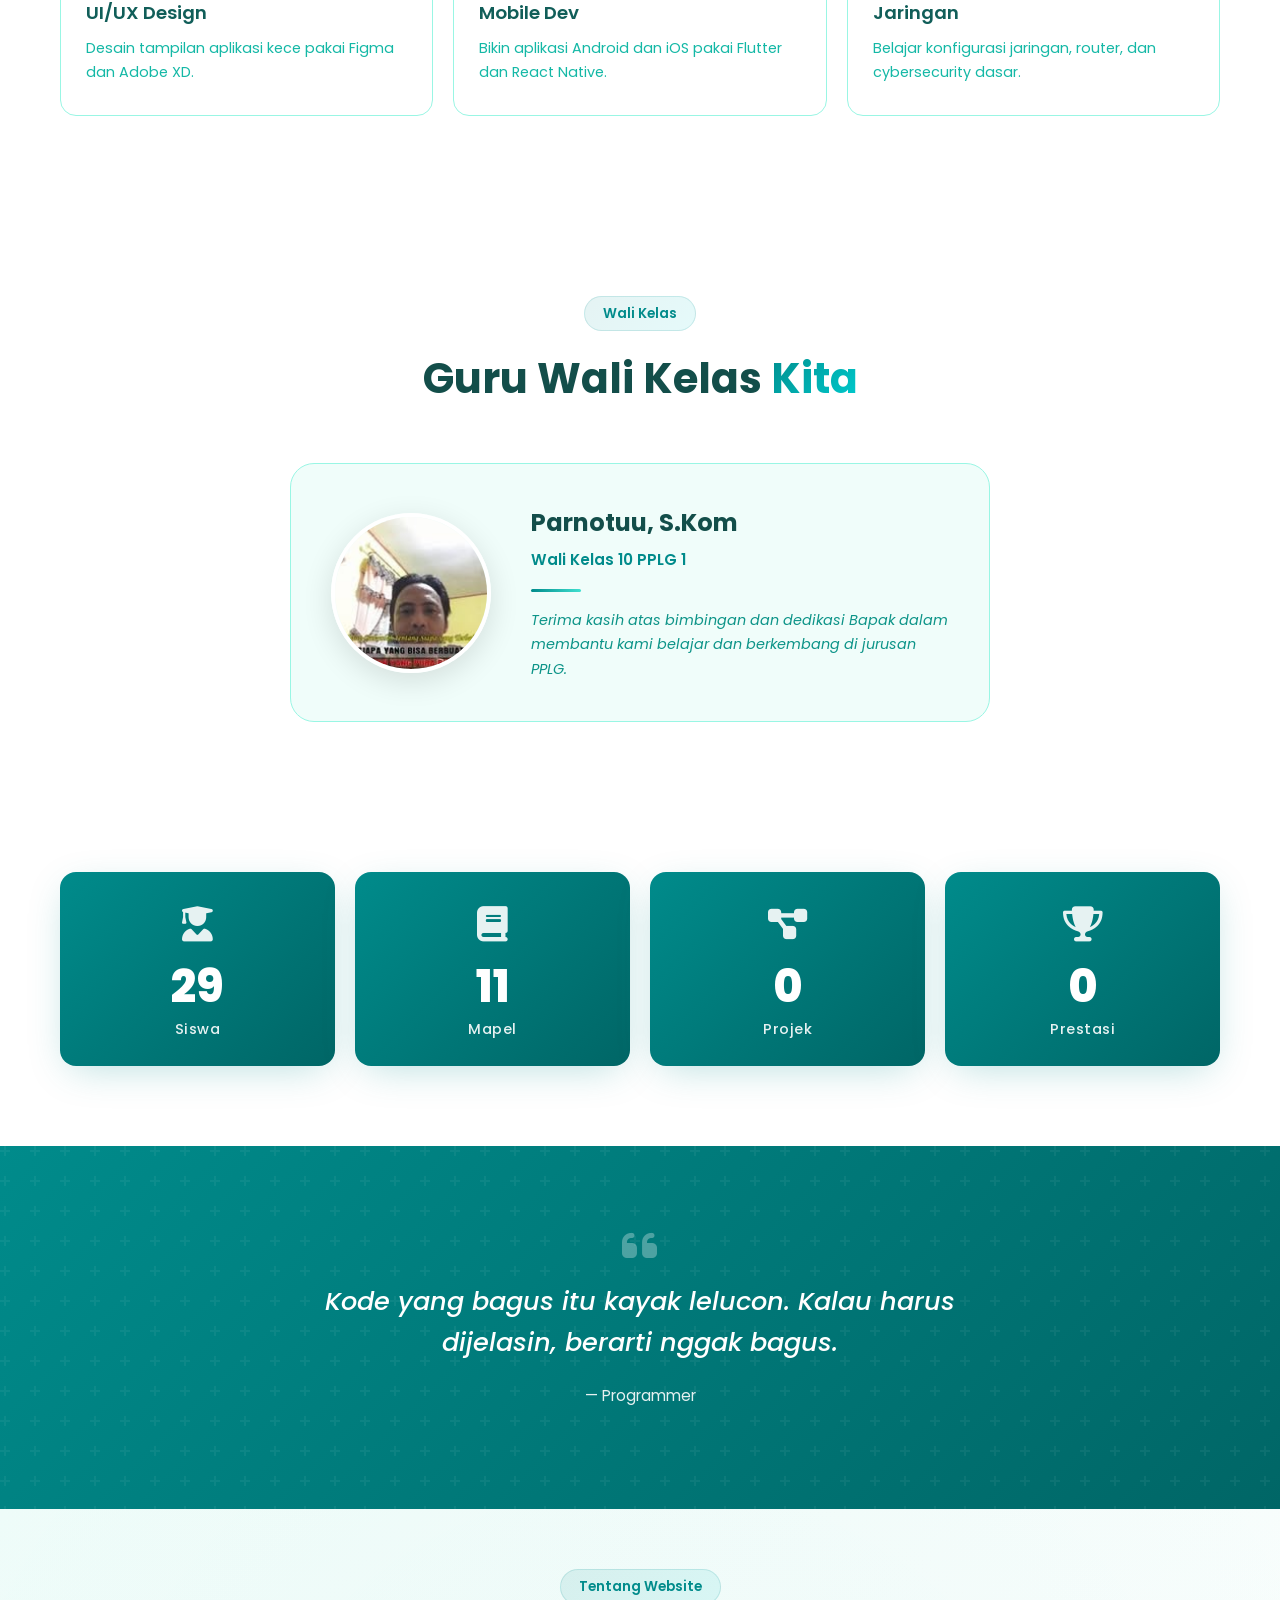
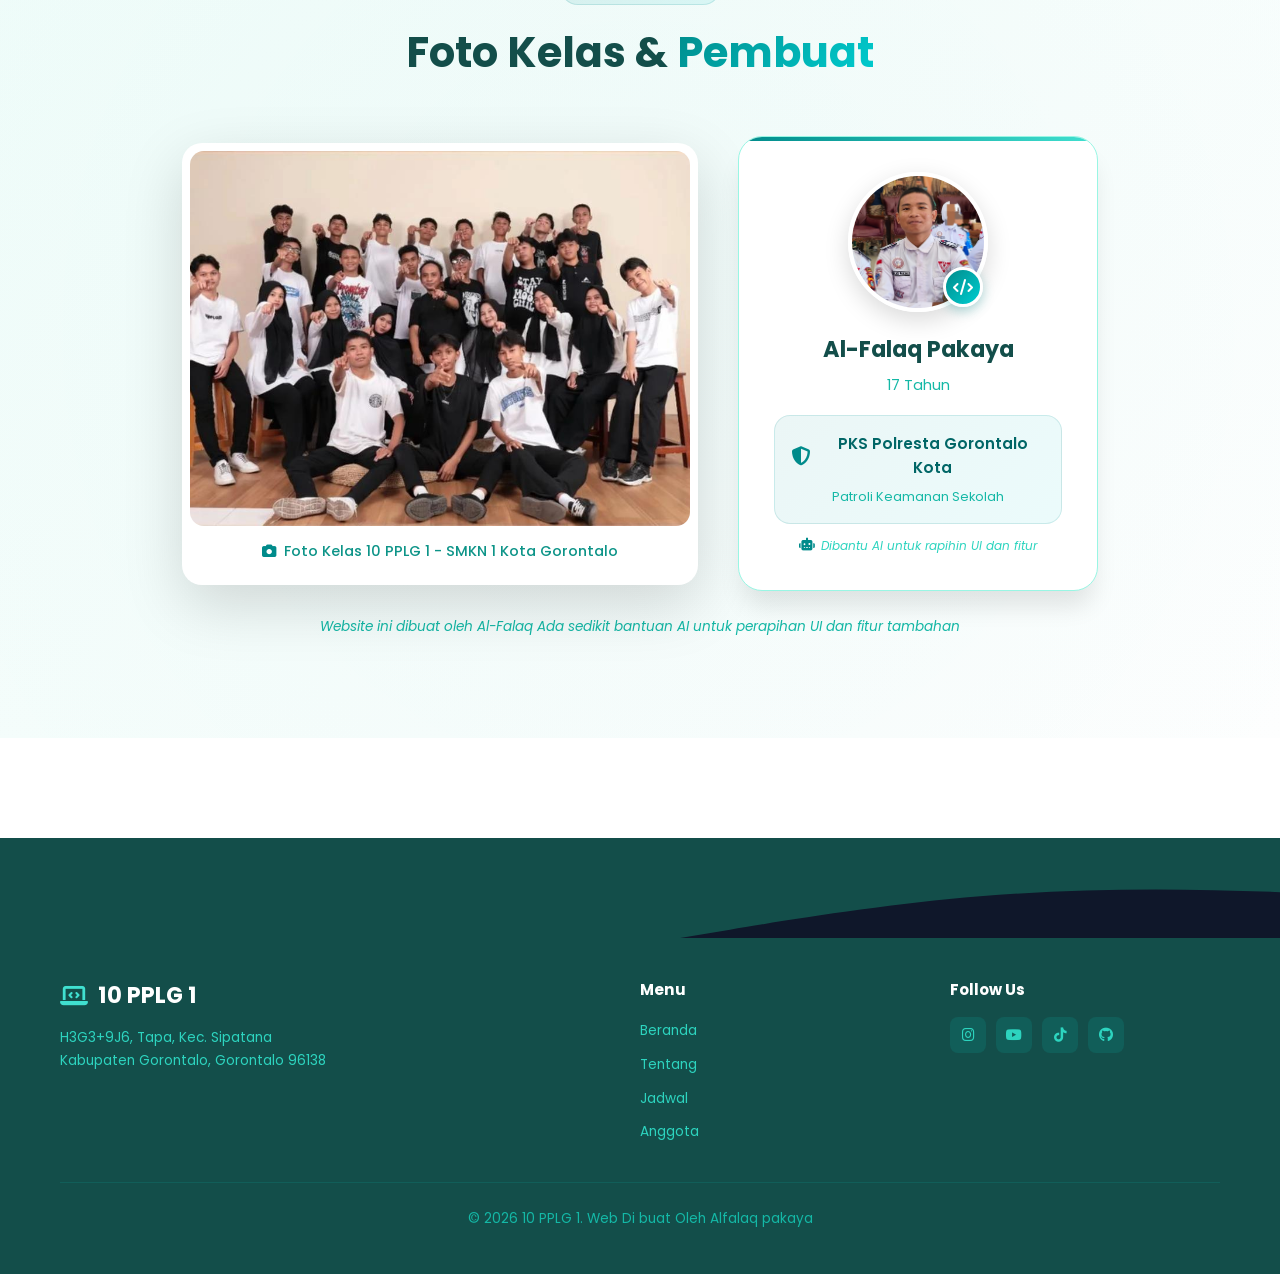
==== commit 07192072: "Add files via upload" ====
--- a/index.html
+++ b/index.html
@@ -29,14 +29,14 @@
             </div>
             <div class="music-text-wrap">
                 <span class="music-label" id="musicLabel">PLAY</span>
-                <span class="music-song-title" id="musicSongTitle">Lofi Study</span>
+                <span class="music-song-title" id="musicSongTitle">Kaweni Merry</span>
             </div>
         </div>
         <div class="music-panel" id="musicPanel">
             <div class="music-panel-header">
                 <div class="music-panel-icon"><i class="fas fa-music"></i></div>
                 <div class="music-panel-info">
-                    <span class="music-panel-title" id="panelTitle">Lofi Study</span>
+                    <span class="music-panel-title" id="panelTitle">Kaweni Merry</span>
                     <span class="music-panel-status" id="panelStatus">Click to play</span>
                 </div>
             </div>
@@ -291,33 +291,39 @@
                 <div class="schedule-content">
                     <div class="tab-panel active" id="senin">
                         <div class="schedule-list">
-                            <div class="schedule-row"><div class="schedule-time">07:00 - 09:00</div><div class="schedule-subject">Pemrograman Dasar</div><div class="schedule-teacher"><i class="fas fa-chalkboard-teacher"></i> Pak Budi Santoso</div><div class="schedule-room"><i class="fas fa-door-open"></i> Lab 1</div></div>
-                            <div class="schedule-row"><div class="schedule-time">09:30 - 11:00</div><div class="schedule-subject">Bahasa Inggris</div><div class="schedule-teacher"><i class="fas fa-chalkboard-teacher"></i> Bu Sari Dewi</div><div class="schedule-room"><i class="fas fa-door-open"></i> Kelas</div></div>
-                            <div class="schedule-row"><div class="schedule-time">11:00 - 12:30</div><div class="schedule-subject">Pendidikan Agama</div><div class="schedule-teacher"><i class="fas fa-chalkboard-teacher"></i> Pak Ahmad Fauzi</div><div class="schedule-room"><i class="fas fa-door-open"></i> Kelas</div></div>
+                            <div class="schedule-row"><div class="schedule-time">07:00 - 09:00</div><div class="schedule-subject">DDK</div><div class="schedule-teacher"><i class="fas fa-chalkboard-teacher"></i> Pak Parno</div><div class="schedule-room"><i class="fas fa-door-open"></i> Lab 1</div></div>
+                            <div class="schedule-row"><div class="schedule-time">09:30 - 11:00</div><div class="schedule-subject">Matematika</div><div class="schedule-teacher"><i class="fas fa-chalkboard-teacher"></i>Ibu Asma</div><div class="schedule-room"><i class="fas fa-door-open"></i> Kelas</div></div>
+                            <div class="schedule-row"><div class="schedule-time">11:00 - 12:30</div><div class="schedule-subject">Pendidikan Agama Islam</div><div class="schedule-teacher"><i class="fas fa-chalkboard-teacher"></i> Pak Halim</div><div class="schedule-room"><i class="fas fa-door-open"></i> Kelas</div></div>
                         </div>
                     </div>
                     <div class="tab-panel" id="selasa">
                         <div class="schedule-list">
-                            <div class="schedule-row"><div class="schedule-time">07:00 - 09:30</div><div class="schedule-subject">Basis Data</div><div class="schedule-teacher"><i class="fas fa-chalkboard-teacher"></i> Pak Andi Wijaya</div><div class="schedule-room"><i class="fas fa-door-open"></i> Lab 2</div></div>
-                            <div class="schedule-row"><div class="schedule-time">10:00 - 12:00</div><div class="schedule-subject">Desain Grafis</div><div class="schedule-teacher"><i class="fas fa-chalkboard-teacher"></i> Bu Rina Kartika</div><div class="schedule-room"><i class="fas fa-door-open"></i> Lab Desain</div></div>
+                            <div class="schedule-row"><div class="schedule-time">07:00 - 09:30</div><div class="schedule-subject">Bahasa Inggris</div><div class="schedule-teacher"><i class="fas fa-chalkboard-teacher"></i> Mem Fera</div><div class="schedule-room"><i class="fas fa-door-open"></i> Lab 2</div></div>
+                            <div class="schedule-row"><div class="schedule-time">10:00 - 12:00</div><div class="schedule-subject">PJOK</div><div class="schedule-teacher"><i class="fas fa-chalkboard-teacher"></i> Pak Rahmat</div><div class="schedule-room"><i class="fas fa-door-open"></i> Lab Desain</div></div>
+                            <div class="schedule-row"><div class="schedule-time">10:00 - 12:00</div><div class="schedule-subject">PKN</div><div class="schedule-teacher"><i class="fas fa-chalkboard-teacher"></i> Pak Erwin</div><div class="schedule-room"><i class="fas fa-door-open"></i> Lab Desain</div></div>
+                            <div class="schedule-row"><div class="schedule-time">10:00 - 12:00</div><div class="schedule-subject">IPAS</div><div class="schedule-teacher"><i class="fas fa-chalkboard-teacher"></i> Ibu Ira</div><div class="schedule-room"><i class="fas fa-door-open"></i> Lab Desain</div></div>
                         </div>
                     </div>
                     <div class="tab-panel" id="rabu">
                         <div class="schedule-list">
-                            <div class="schedule-row"><div class="schedule-time">07:00 - 10:00</div><div class="schedule-subject">Pemrograman Web</div><div class="schedule-teacher"><i class="fas fa-chalkboard-teacher"></i> Pak Dodi Pratama</div><div class="schedule-room"><i class="fas fa-door-open"></i> Lab 1</div></div>
-                            <div class="schedule-row"><div class="schedule-time">10:30 - 12:00</div><div class="schedule-subject">Matematika</div><div class="schedule-teacher"><i class="fas fa-chalkboard-teacher"></i> Bu Lestari</div><div class="schedule-room"><i class="fas fa-door-open"></i> Kelas</div></div>
+                            <div class="schedule-row"><div class="schedule-time">07:00 - 10:00</div><div class="schedule-subject">Matematika</div><div class="schedule-teacher"><i class="fas fa-chalkboard-teacher"></i> Ibu asma</div><div class="schedule-room"><i class="fas fa-door-open"></i> Lab 1</div></div>
+                            <div class="schedule-row"><div class="schedule-time">10:30 - 12:00</div><div class="schedule-subject">DDK</div><div class="schedule-teacher"><i class="fas fa-chalkboard-teacher"></i> Pak parno</div><div class="schedule-room"><i class="fas fa-door-open"></i> Kelas</div></div>
+                            <div class="schedule-row"><div class="schedule-time">10:00 - 12:00</div><div class="schedule-subject">Informatika</div><div class="schedule-teacher"><i class="fas fa-chalkboard-teacher"></i> Pak Heri</div><div class="schedule-room"><i class="fas fa-door-open"></i> Lab Desain</div></div>
                         </div>
                     </div>
                     <div class="tab-panel" id="kamis">
                         <div class="schedule-list">
-                            <div class="schedule-row"><div class="schedule-time">07:00 - 09:30</div><div class="schedule-subject">Game Development</div><div class="schedule-teacher"><i class="fas fa-chalkboard-teacher"></i> Pak Eko Nugroho</div><div class="schedule-room"><i class="fas fa-door-open"></i> Lab Game</div></div>
-                            <div class="schedule-row"><div class="schedule-time">10:00 - 11:30</div><div class="schedule-subject">Bahasa Indonesia</div><div class="schedule-teacher"><i class="fas fa-chalkboard-teacher"></i> Bu Ani Susanti</div><div class="schedule-room"><i class="fas fa-door-open"></i> Kelas</div></div>
+                            <div class="schedule-row"><div class="schedule-time">07:00 - 09:30</div><div class="schedule-subject">DDK</div><div class="schedule-teacher"><i class="fas fa-chalkboard-teacher"></i> Pak Parno</div><div class="schedule-room"><i class="fas fa-door-open"></i> Lab Game</div></div>
+                            <div class="schedule-row"><div class="schedule-time">10:00 - 11:30</div><div class="schedule-subject">Bahasa Inggris</div><div class="schedule-teacher"><i class="fas fa-chalkboard-teacher"></i> Bu Fera</div><div class="schedule-room"><i class="fas fa-door-open"></i> Kelas</div></div>
+                            <div class="schedule-row"><div class="schedule-time">10:00 - 12:00</div><div class="schedule-subject">Seni Budaya</div><div class="schedule-teacher"><i class="fas fa-chalkboard-teacher"></i> Ibu Karmila</div><div class="schedule-room"><i class="fas fa-door-open"></i> Lab Desain</div></div>
+                            <div class="schedule-row"><div class="schedule-time">10:00 - 12:00</div><div class="schedule-subject">Sejarah</div><div class="schedule-teacher"><i class="fas fa-chalkboard-teacher"></i> Ibu Novita</div><div class="schedule-room"><i class="fas fa-door-open"></i> Lab Desain</div></div>
                         </div>
                     </div>
                     <div class="tab-panel" id="jumat">
                         <div class="schedule-list">
-                            <div class="schedule-row"><div class="schedule-time">07:00 - 09:00</div><div class="schedule-subject">Produk Kreatif (PKK)</div><div class="schedule-teacher"><i class="fas fa-chalkboard-teacher"></i> Bu Dewi Kusuma</div><div class="schedule-room"><i class="fas fa-door-open"></i> Workshop</div></div>
-                            <div class="schedule-row"><div class="schedule-time">09:30 - 11:00</div><div class="schedule-subject">PPKN</div><div class="schedule-teacher"><i class="fas fa-chalkboard-teacher"></i> Pak Bambang Setyo</div><div class="schedule-room"><i class="fas fa-door-open"></i> Kelas</div></div>
+                            <div class="schedule-row"><div class="schedule-time">07:00 - 09:00</div><div class="schedule-subject">IPAS</div><div class="schedule-teacher"><i class="fas fa-chalkboard-teacher"></i> Bu Ira</div><div class="schedule-room"><i class="fas fa-door-open"></i> Workshop</div></div>
+                            <div class="schedule-row"><div class="schedule-time">09:30 - 11:00</div><div class="schedule-subject">Bahasa Indonesia</div><div class="schedule-teacher"><i class="fas fa-chalkboard-teacher"></i> Pak Risman</div><div class="schedule-room"><i class="fas fa-door-open"></i> Kelas</div></div>
+                            <div class="schedule-row"><div class="schedule-time">10:00 - 12:00</div><div class="schedule-subject">KKA</div><div class="schedule-teacher"><i class="fas fa-chalkboard-teacher"></i> Ibu Yati</div><div class="schedule-room"><i class="fas fa-door-open"></i> Lab Desain</div></div>
                         </div>
                     </div>
                 </div>
@@ -333,15 +339,14 @@
                             <div class="piket-icon"><i class="fas fa-sun"></i></div>
                         </div>
                         <div class="piket-members">
-                            <div class="piket-avatar" style="background: linear-gradient(135deg, #008B8B, #00CED1);">IS</div>
-                            <div class="piket-avatar" style="background: linear-gradient(135deg, #20B2AA, #48D1CC);">SL</div>
-                            <div class="piket-avatar" style="background: linear-gradient(135deg, #008B8B, #5F9EA0);">AF</div>
-                            <div class="piket-avatar" style="background: linear-gradient(135deg, #00CED1, #40E0D0);">AR</div>
-                            <div class="piket-avatar" style="background: linear-gradient(135deg, #008B8B, #20B2AA);">AN</div>
-                            <div class="piket-avatar" style="background: linear-gradient(135deg, #5F9EA0, #00CED1);">AO</div>
-                            <div class="piket-avatar" style="background: linear-gradient(135deg, #5F9EA0, #00CED1);">AH</div>
-                        </div>
-                        <div class="piket-names">Iskandar,Salam, Alfatur, Abrar, Alfurkan, Aldifo, Ain Hasan</div>
+                            <div class="piket-avatar" style="background: linear-gradient(135deg, #008B8B, #00CED1);">AR</div>
+                            <div class="piket-avatar" style="background: linear-gradient(135deg, #20B2AA, #48D1CC);">DL</div>
+                            <div class="piket-avatar" style="background: linear-gradient(135deg, #008B8B, #5F9EA0);">BS</div>
+                            <div class="piket-avatar" style="background: linear-gradient(135deg, #00CED1, #40E0D0);">SA</div>
+                            <div class="piket-avatar" style="background: linear-gradient(135deg, #008B8B, #20B2AA);">RH</div>
+                            <div class="piket-avatar" style="background: linear-gradient(135deg, #5F9EA0, #00CED1);">NS</div>
+                        </div>
+                        <div class="piket-names">Ahmad, Dewi, Bima, Siti, Rudi, Nina</div>
                     </div>
                     <div class="piket-card" data-day="selasa">
                         <div class="piket-header">
@@ -429,14 +434,14 @@
         </div>
         <div class="container">
             <div class="members-grid">
-                <div class="member-card scroll-reveal"><div class="member-avatar" style="background: linear-gradient(135deg, #008B8B, #00CED1);">AR</div><h4>Ahmad Rizky</h4><span class="member-role">Ketua Kelas</span></div>
-                <div class="member-card scroll-reveal" data-delay="50"><div class="member-avatar" style="background: linear-gradient(135deg, #20B2AA, #48D1CC);">DL</div><h4>Dewi Lestari</h4><span class="member-role">Wakil Ketua</span></div>
-                <div class="member-card scroll-reveal" data-delay="100"><div class="member-avatar" style="background: linear-gradient(135deg, #008B8B, #5F9EA0);">BS</div><h4>Bima Sakti</h4><span class="member-role">Sekretaris</span></div>
-                <div class="member-card scroll-reveal" data-delay="150"><div class="member-avatar" style="background: linear-gradient(135deg, #00CED1, #40E0D0);">SA</div><h4>Siti Aminah</h4><span class="member-role">Bendahara</span></div>
-                <div class="member-card scroll-reveal" data-delay="200"><div class="member-avatar" style="background: linear-gradient(135deg, #008B8B, #20B2AA);">RH</div><h4>Rudi Hartono</h4><span class="member-role">Anggota</span></div>
-                <div class="member-card scroll-reveal" data-delay="250"><div class="member-avatar" style="background: linear-gradient(135deg, #5F9EA0, #00CED1);">NS</div><h4>Nina Septiani</h4><span class="member-role">Anggota</span></div>
-                <div class="member-card scroll-reveal" data-delay="300"><div class="member-avatar" style="background: linear-gradient(135deg, #40E0D0, #48D1CC);">FN</div><h4>Fajar Nugraha</h4><span class="member-role">Anggota</span></div>
-                <div class="member-card scroll-reveal" data-delay="350"><div class="member-avatar" style="background: linear-gradient(135deg, #008B8B, #00CED1);">MI</div><h4>Maya Indah</h4><span class="member-role">Anggota</span></div>
+                <div class="member-card scroll-reveal"><div class="member-avatar" style="background: linear-gradient(135deg, #008B8B, #00CED1);">AR</div><h4>Ananda Rafy Tampilang</h4><span class="member-role">Ketua Kelas</span></div>
+                <div class="member-card scroll-reveal" data-delay="50"><div class="member-avatar" style="background: linear-gradient(135deg, #20B2AA, #48D1CC);">AD</div><h4>Adly Yansya</h4><span class="member-role">Wakil Ketua</span></div>
+                <div class="member-card scroll-reveal" data-delay="100"><div class="member-avatar" style="background: linear-gradient(135deg, #008B8B, #5F9EA0);">CT</div><h4>Citra</h4><span class="member-role">Sekretaris</span></div>
+                <div class="member-card scroll-reveal" data-delay="150"><div class="member-avatar" style="background: linear-gradient(135deg, #00CED1, #40E0D0);">KF</div><h4>Kaaf</h4><span class="member-role">Bendahara</span></div>
+                <div class="member-card scroll-reveal" data-delay="200"><div class="member-avatar" style="background: linear-gradient(135deg, #008B8B, #20B2AA);">AB</div><h4>Abrar </h4><span class="member-role">Anggota</span></div>
+                <div class="member-card scroll-reveal" data-delay="250"><div class="member-avatar" style="background: linear-gradient(135deg, #5F9EA0, #00CED1);">AL</div><h4>AlFurkon</h4><span class="member-role">Anggota</span></div>
+                <div class="member-card scroll-reveal" data-delay="300"><div class="member-avatar" style="background: linear-gradient(135deg, #40E0D0, #48D1CC);">AD</div><h4>Aditya</h4><span class="member-role">Anggota</span></div>
+                <div class="member-card scroll-reveal" data-delay="350"><div class="member-avatar" style="background: linear-gradient(135deg, #008B8B, #00CED1);">AF</div><h4>Afgan</h4><span class="member-role">Anggota</span></div>
             </div>
             <div class="members-more scroll-reveal"><p>Dan 22 siswa lainnya...</p></div>
         </div>
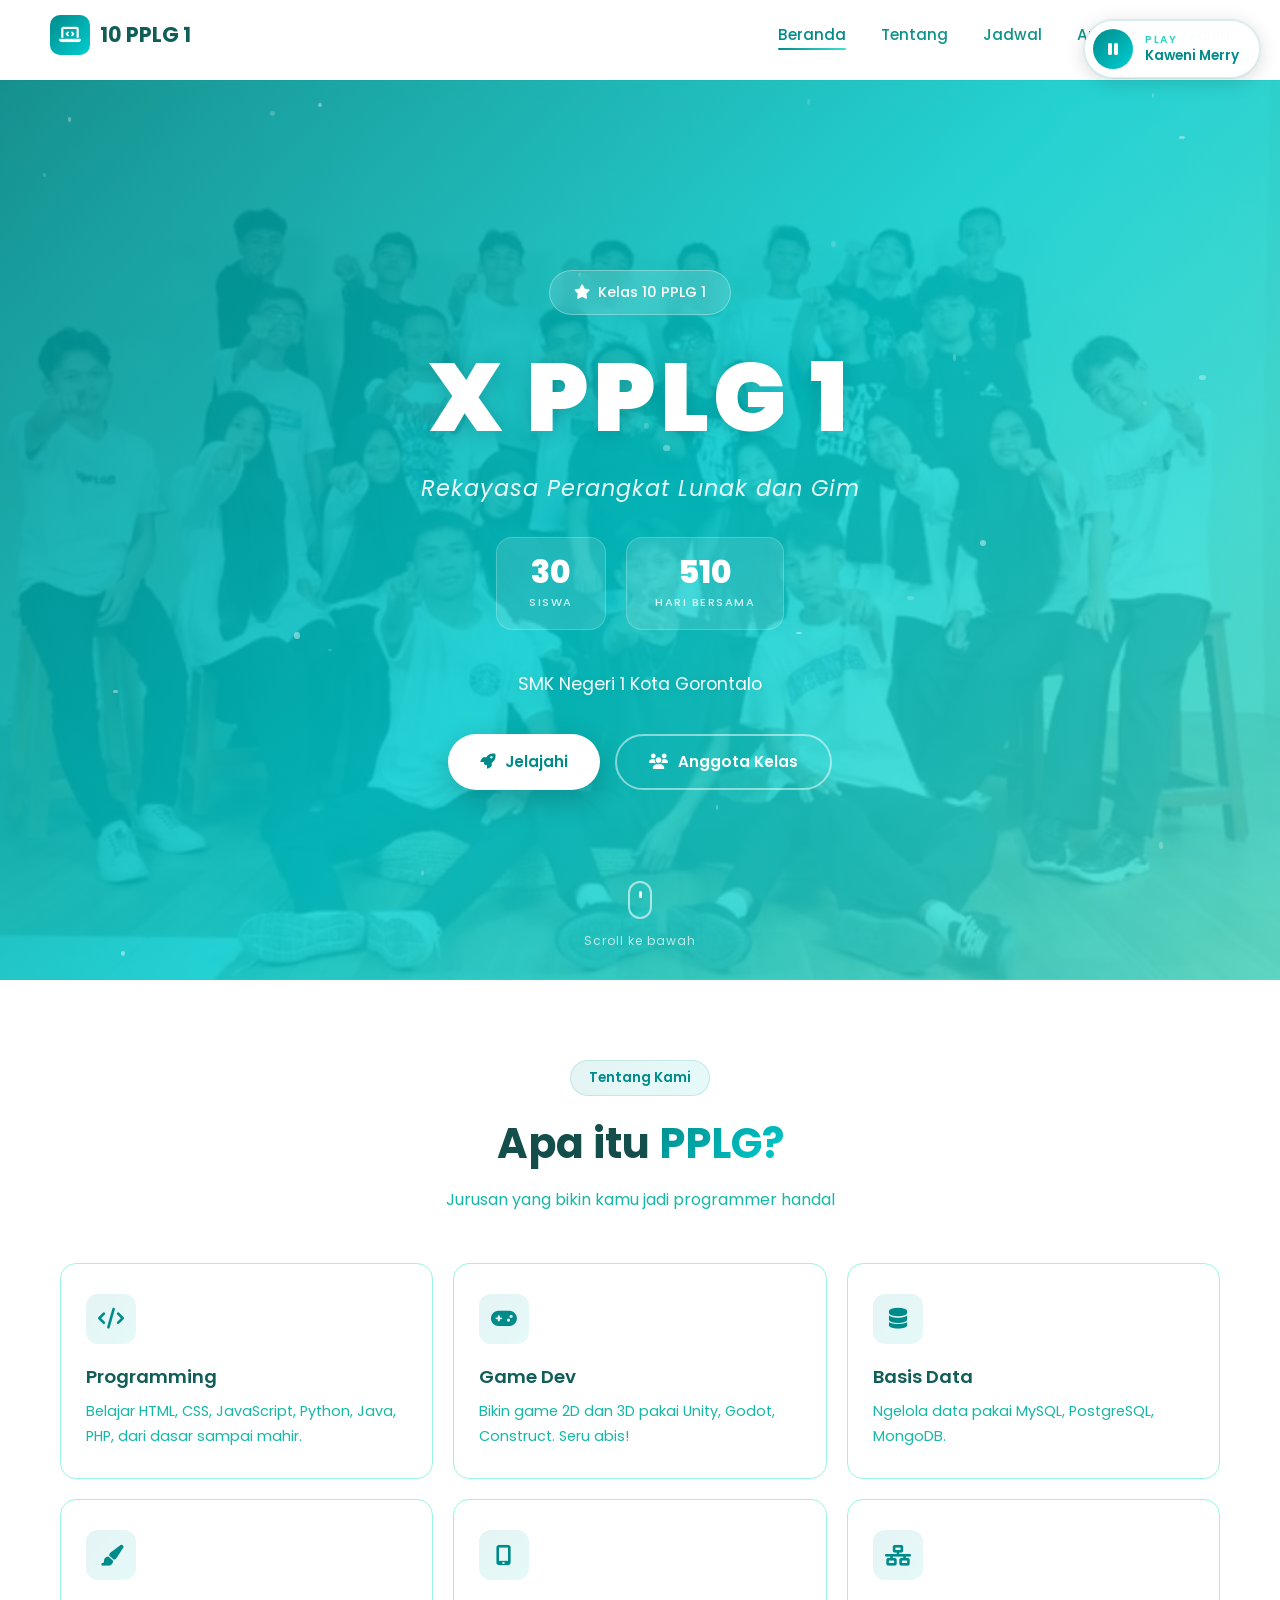
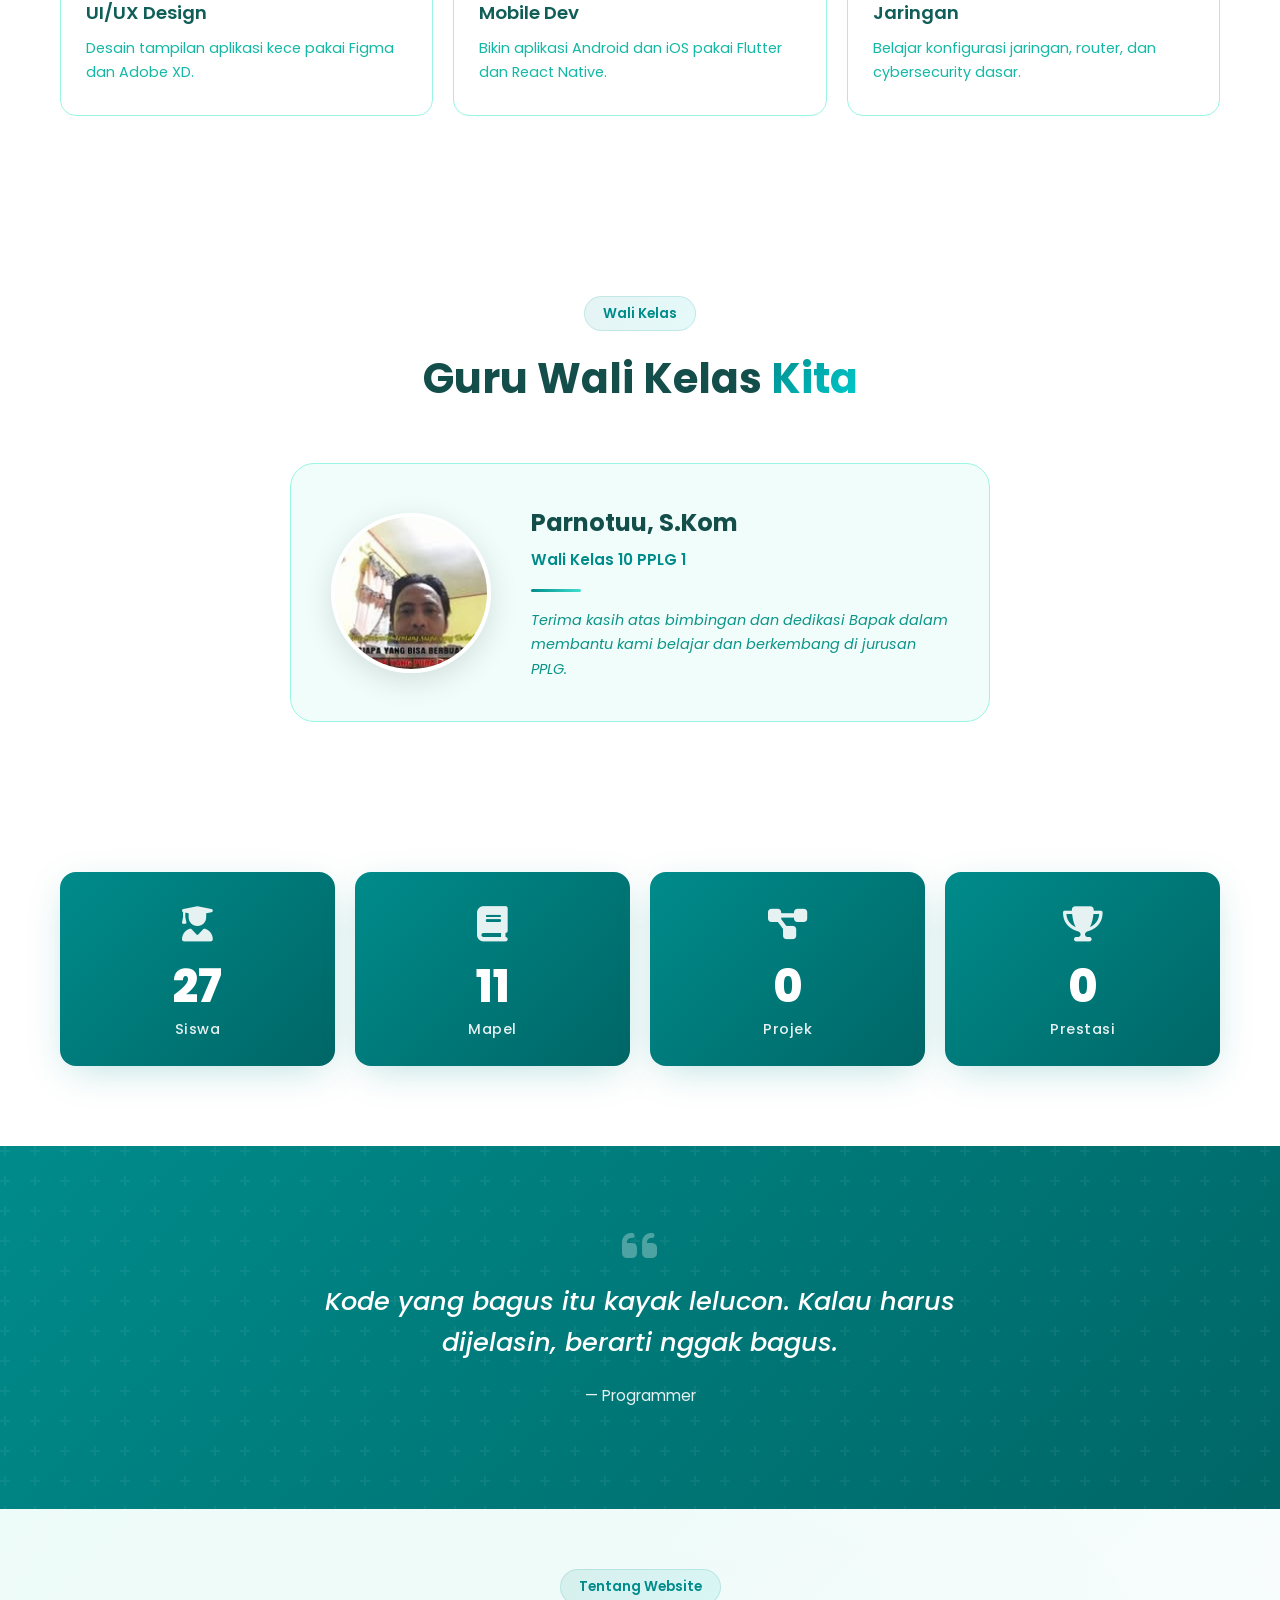
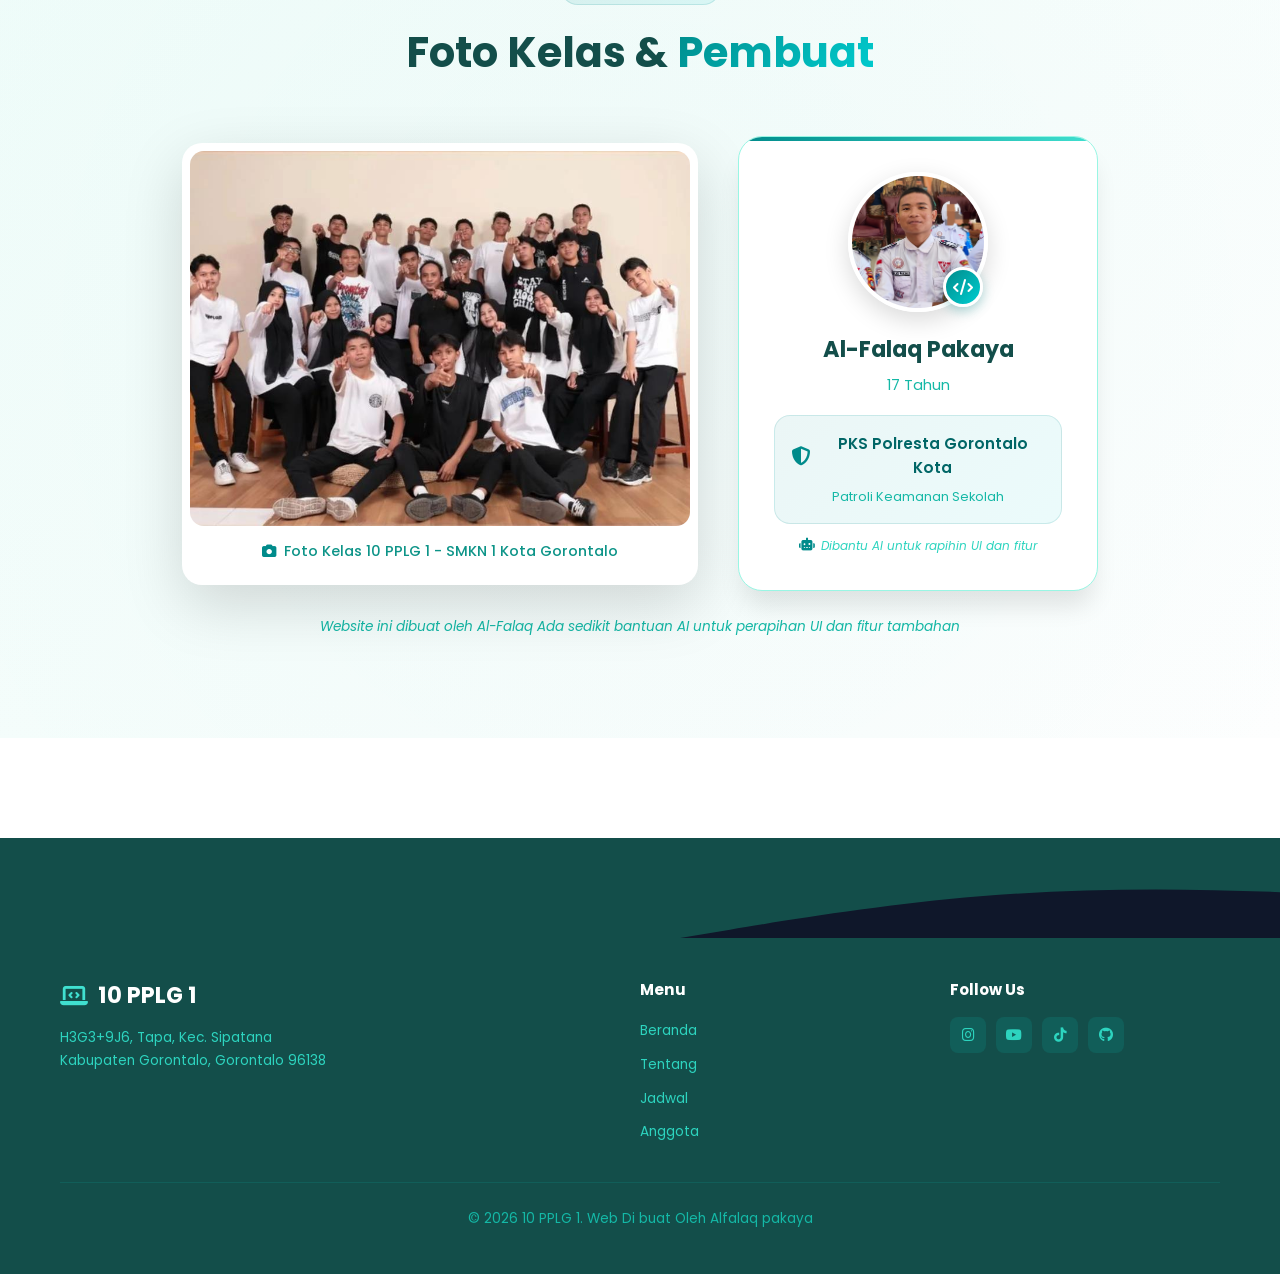
==== commit d4d5550a: "Add files via upload" ====
--- a/index.html
+++ b/index.html
@@ -339,14 +339,15 @@
                             <div class="piket-icon"><i class="fas fa-sun"></i></div>
                         </div>
                         <div class="piket-members">
-                            <div class="piket-avatar" style="background: linear-gradient(135deg, #008B8B, #00CED1);">AR</div>
-                            <div class="piket-avatar" style="background: linear-gradient(135deg, #20B2AA, #48D1CC);">DL</div>
-                            <div class="piket-avatar" style="background: linear-gradient(135deg, #008B8B, #5F9EA0);">BS</div>
-                            <div class="piket-avatar" style="background: linear-gradient(135deg, #00CED1, #40E0D0);">SA</div>
-                            <div class="piket-avatar" style="background: linear-gradient(135deg, #008B8B, #20B2AA);">RH</div>
-                            <div class="piket-avatar" style="background: linear-gradient(135deg, #5F9EA0, #00CED1);">NS</div>
-                        </div>
-                        <div class="piket-names">Ahmad, Dewi, Bima, Siti, Rudi, Nina</div>
+                            <div class="piket-avatar" style="background: linear-gradient(135deg, #008B8B, #00CED1);">IS</div>
+                            <div class="piket-avatar" style="background: linear-gradient(135deg, #20B2AA, #48D1CC);">SL</div>
+                            <div class="piket-avatar" style="background: linear-gradient(135deg, #008B8B, #5F9EA0);">AF</div>
+                            <div class="piket-avatar" style="background: linear-gradient(135deg, #00CED1, #40E0D0);">AB</div>
+                            <div class="piket-avatar" style="background: linear-gradient(135deg, #008B8B, #20B2AA);">AF</div>
+                            <div class="piket-avatar" style="background: linear-gradient(135deg, #5F9EA0, #00CED1);">AL</div>
+                            <div class="piket-avatar" style="background: linear-gradient(135deg, #5F9EA0, #00CED1);">AH</div>
+                        </div>
+                        <div class="piket-names">Iskandar, Salam, Fatur, Abrar, Alfurkan, Aldhifo, Ain Hasan</div>
                     </div>
                     <div class="piket-card" data-day="selasa">
                         <div class="piket-header">
@@ -354,14 +355,15 @@
                             <div class="piket-icon"><i class="fas fa-cloud-sun"></i></div>
                         </div>
                         <div class="piket-members">
-                            <div class="piket-avatar" style="background: linear-gradient(135deg, #40E0D0, #48D1CC);">FN</div>
-                            <div class="piket-avatar" style="background: linear-gradient(135deg, #008B8B, #00CED1);">MI</div>
-                            <div class="piket-avatar" style="background: linear-gradient(135deg, #20B2AA, #48D1CC);">AD</div>
-                            <div class="piket-avatar" style="background: linear-gradient(135deg, #008B8B, #5F9EA0);">RK</div>
-                            <div class="piket-avatar" style="background: linear-gradient(135deg, #00CED1, #40E0D0);">WS</div>
-                            <div class="piket-avatar" style="background: linear-gradient(135deg, #008B8B, #20B2AA);">LY</div>
-                        </div>
-                        <div class="piket-names">Fajar, Maya, Andi, Rina, Wawan, Lina</div>
+                            <div class="piket-avatar" style="background: linear-gradient(135deg, #40E0D0, #48D1CC);">AB</div>
+                            <div class="piket-avatar" style="background: linear-gradient(135deg, #008B8B, #00CED1);">AH</div>
+                            <div class="piket-avatar" style="background: linear-gradient(135deg, #20B2AA, #48D1CC);">IF</div>
+                            <div class="piket-avatar" style="background: linear-gradient(135deg, #008B8B, #5F9EA0);">AT</div>
+                            <div class="piket-avatar" style="background: linear-gradient(135deg, #00CED1, #40E0D0);">IB</div>
+                            <div class="piket-avatar" style="background: linear-gradient(135deg, #008B8B, #20B2AA);">AF</div>
+                            <div class="piket-avatar" style="background: linear-gradient(135deg, #5F9EA0, #00CED1);">NA</div>
+                        </div>
+                        <div class="piket-names">Kube, Abdulrahman, Ikbal, alTuu, Baim, Rafy, Nadita</div>
                     </div>
                     <div class="piket-card" data-day="rabu">
                         <div class="piket-header">
@@ -369,14 +371,15 @@
                             <div class="piket-icon"><i class="fas fa-cloud"></i></div>
                         </div>
                         <div class="piket-members">
-                            <div class="piket-avatar" style="background: linear-gradient(135deg, #5F9EA0, #00CED1);">DP</div>
-                            <div class="piket-avatar" style="background: linear-gradient(135deg, #40E0D0, #48D1CC);">ES</div>
-                            <div class="piket-avatar" style="background: linear-gradient(135deg, #008B8B, #00CED1);">FR</div>
-                            <div class="piket-avatar" style="background: linear-gradient(135deg, #20B2AA, #48D1CC);">GT</div>
-                            <div class="piket-avatar" style="background: linear-gradient(135deg, #008B8B, #5F9EA0);">HU</div>
-                            <div class="piket-avatar" style="background: linear-gradient(135deg, #00CED1, #40E0D0);">IV</div>
-                        </div>
-                        <div class="piket-names">Dedi, Eko, Fajar, Gilang, Hadi, Ivan</div>
+                            <div class="piket-avatar" style="background: linear-gradient(135deg, #5F9EA0, #00CED1);">KF</div>
+                            <div class="piket-avatar" style="background: linear-gradient(135deg, #40E0D0, #48D1CC);">AC</div>
+                            <div class="piket-avatar" style="background: linear-gradient(135deg, #008B8B, #00CED1);">CF</div>
+                            <div class="piket-avatar" style="background: linear-gradient(135deg, #20B2AA, #48D1CC);">RT</div>
+                            <div class="piket-avatar" style="background: linear-gradient(135deg, #008B8B, #5F9EA0);">AY</div>
+                            <div class="piket-avatar" style="background: linear-gradient(135deg, #00CED1, #40E0D0);">AZ</div>
+                            <div class="piket-avatar" style="background: linear-gradient(135deg, #5F9EA0, #00CED1);">AP</div>
+                        </div>
+                        <div class="piket-names">Kaaf, Aryan, Afgan, Rifandi, Adly, Zuhri, Alfalaq</div>
                     </div>
                     <div class="piket-card" data-day="kamis">
                         <div class="piket-header">
@@ -384,14 +387,15 @@
                             <div class="piket-icon"><i class="fas fa-cloud-rain"></i></div>
                         </div>
                         <div class="piket-members">
-                            <div class="piket-avatar" style="background: linear-gradient(135deg, #008B8B, #20B2AA);">JW</div>
-                            <div class="piket-avatar" style="background: linear-gradient(135deg, #5F9EA0, #00CED1);">KX</div>
-                            <div class="piket-avatar" style="background: linear-gradient(135deg, #40E0D0, #48D1CC);">LY</div>
-                            <div class="piket-avatar" style="background: linear-gradient(135deg, #008B8B, #00CED1);">MZ</div>
-                            <div class="piket-avatar" style="background: linear-gradient(135deg, #20B2AA, #48D1CC);">NA</div>
-                            <div class="piket-avatar" style="background: linear-gradient(135deg, #008B8B, #5F9EA0);">OB</div>
-                        </div>
-                        <div class="piket-names">Joko, Kevin, Lina, Mika, Nanda, Oka</div>
+                            <div class="piket-avatar" style="background: linear-gradient(135deg, #008B8B, #20B2AA);">EG</div>
+                            <div class="piket-avatar" style="background: linear-gradient(135deg, #5F9EA0, #00CED1);">FD</div>
+                            <div class="piket-avatar" style="background: linear-gradient(135deg, #40E0D0, #48D1CC);">FH</div>
+                            <div class="piket-avatar" style="background: linear-gradient(135deg, #008B8B, #00CED1);">AJ</div>
+                            <div class="piket-avatar" style="background: linear-gradient(135deg, #20B2AA, #48D1CC);">AN</div>
+                            <div class="piket-avatar" style="background: linear-gradient(135deg, #008B8B, #5F9EA0);">AS</div>
+                            <div class="piket-avatar" style="background: linear-gradient(135deg, #5F9EA0, #00CED1);">HA</div>
+                        </div>
+                        <div class="piket-names">Egha, Fadel, Fahri, Arjil, Alim, Amelianti, Aditya</div>
                     </div>
                     <div class="piket-card" data-day="jumat">
                         <div class="piket-header">
@@ -399,14 +403,16 @@
                             <div class="piket-icon"><i class="fas fa-star"></i></div>
                         </div>
                         <div class="piket-members">
-                            <div class="piket-avatar" style="background: linear-gradient(135deg, #00CED1, #40E0D0);">PC</div>
-                            <div class="piket-avatar" style="background: linear-gradient(135deg, #008B8B, #20B2AA);">QD</div>
-                            <div class="piket-avatar" style="background: linear-gradient(135deg, #5F9EA0, #00CED1);">RE</div>
-                            <div class="piket-avatar" style="background: linear-gradient(135deg, #40E0D0, #48D1CC);">SF</div>
-                            <div class="piket-avatar" style="background: linear-gradient(135deg, #008B8B, #00CED1);">TG</div>
-                            <div class="piket-avatar" style="background: linear-gradient(135deg, #20B2AA, #48D1CC);">UH</div>
-                        </div>
-                        <div class="piket-names">Putra, Qori, Rian, Sinta, Tono, Umi</div>
+                            <div class="piket-avatar" style="background: linear-gradient(135deg, #00CED1, #40E0D0);">CT</div>
+                            <div class="piket-avatar" style="background: linear-gradient(135deg, #008B8B, #20B2AA);">CV</div>
+                            <div class="piket-avatar" style="background: linear-gradient(135deg, #5F9EA0, #00CED1);">FD</div>
+                            <div class="piket-avatar" style="background: linear-gradient(135deg, #40E0D0, #48D1CC);">AN</div>
+                            <div class="piket-avatar" style="background: linear-gradient(135deg, #008B8B, #00CED1);">CM</div>
+                            <div class="piket-avatar" style="background: linear-gradient(135deg, #20B2AA, #48D1CC);">DV</div>
+                            <div class="piket-avatar" style="background: linear-gradient(135deg, #5F9EA0, #00CED1);">MF</div>
+                            <div class="piket-avatar" style="background: linear-gradient(135deg, #5F9EA0, #00CED1);">AK</div>
+                        </div>
+                        <div class="piket-names">Citra, Calvin, Fadliah, Arofah, Jimmy, Valen, Marham, Afief</div>
                     </div>
                     <div class="piket-card weekend" data-day="sabtu-minggu">
                         <div class="piket-header">
@@ -429,7 +435,7 @@
             <div class="container">
                 <span class="section-tag">Anggota</span>
                 <h2 class="section-title">Kenalan <span class="text-toska">Yuk!</span></h2>
-                <p class="section-subtitle">30 siswa keren di kelas kita</p>
+                <p class="section-subtitle">30 siswa torang</p>
             </div>
         </div>
         <div class="container">
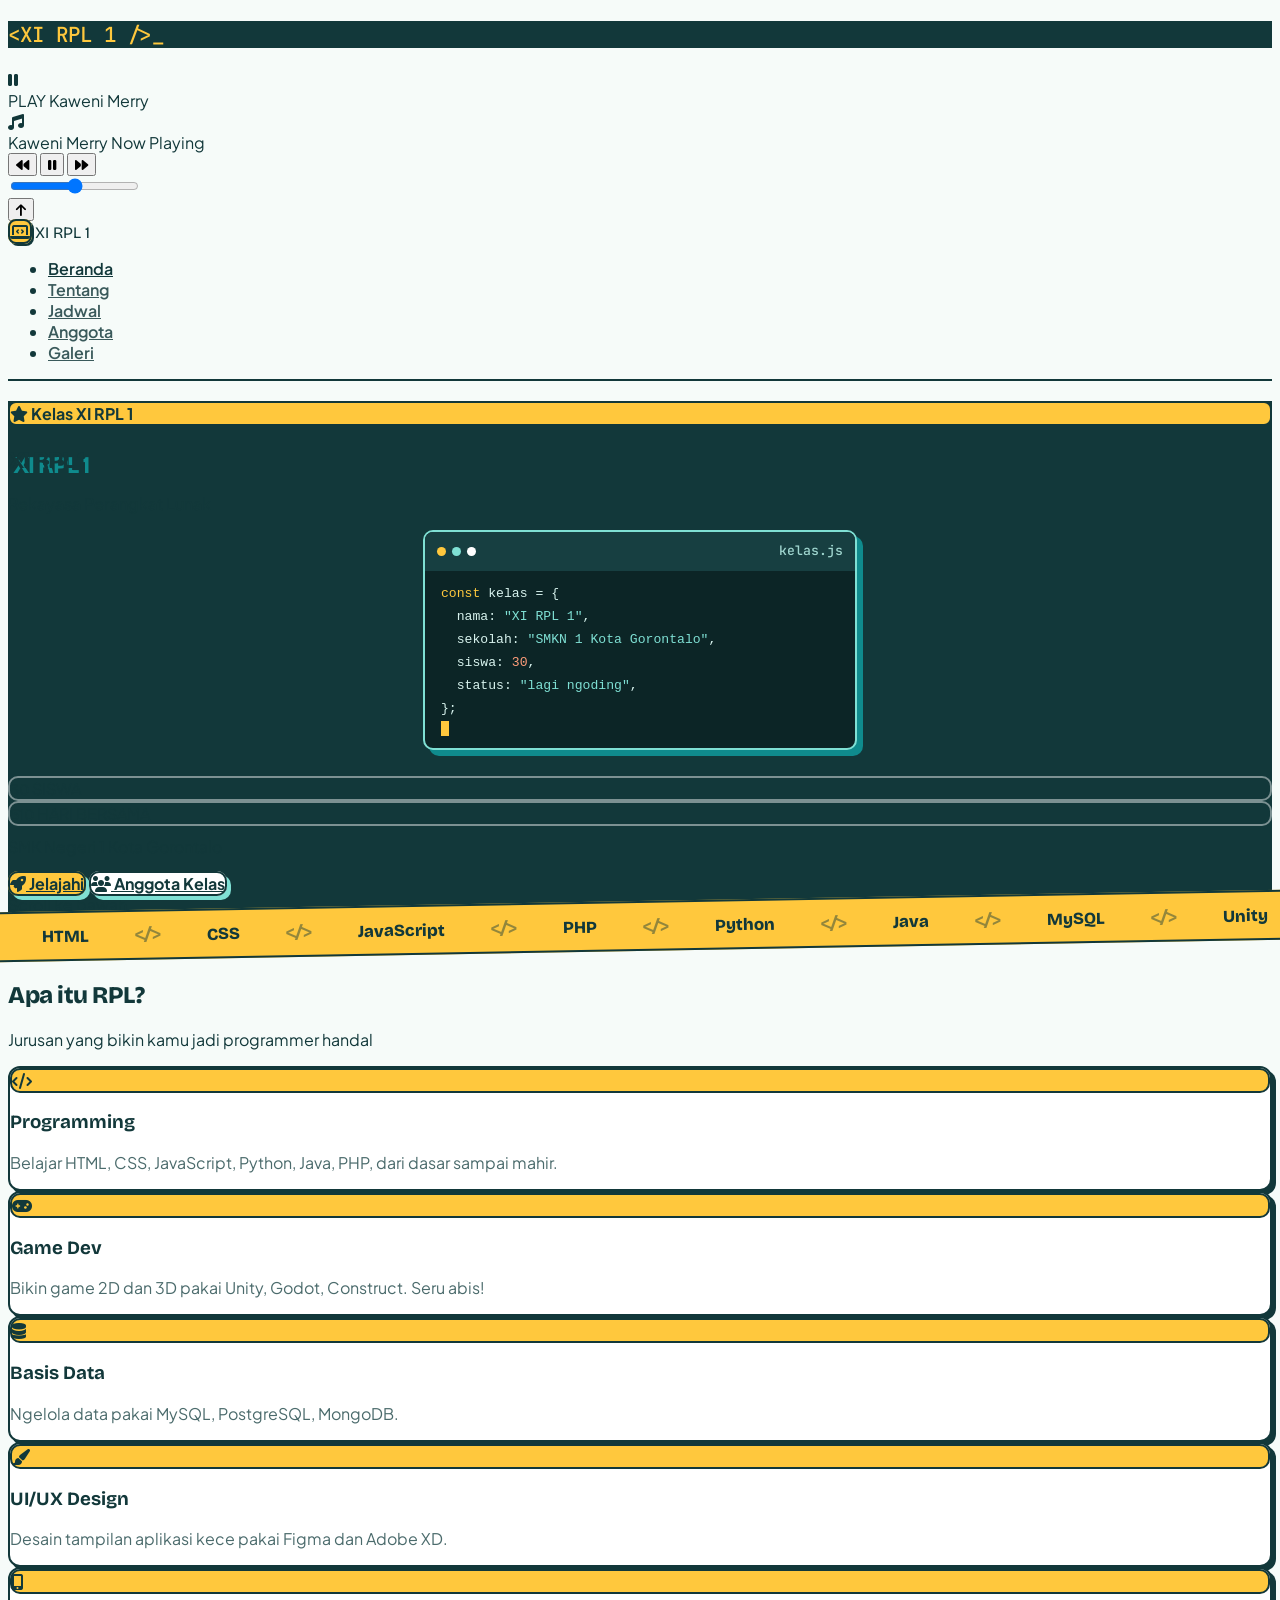
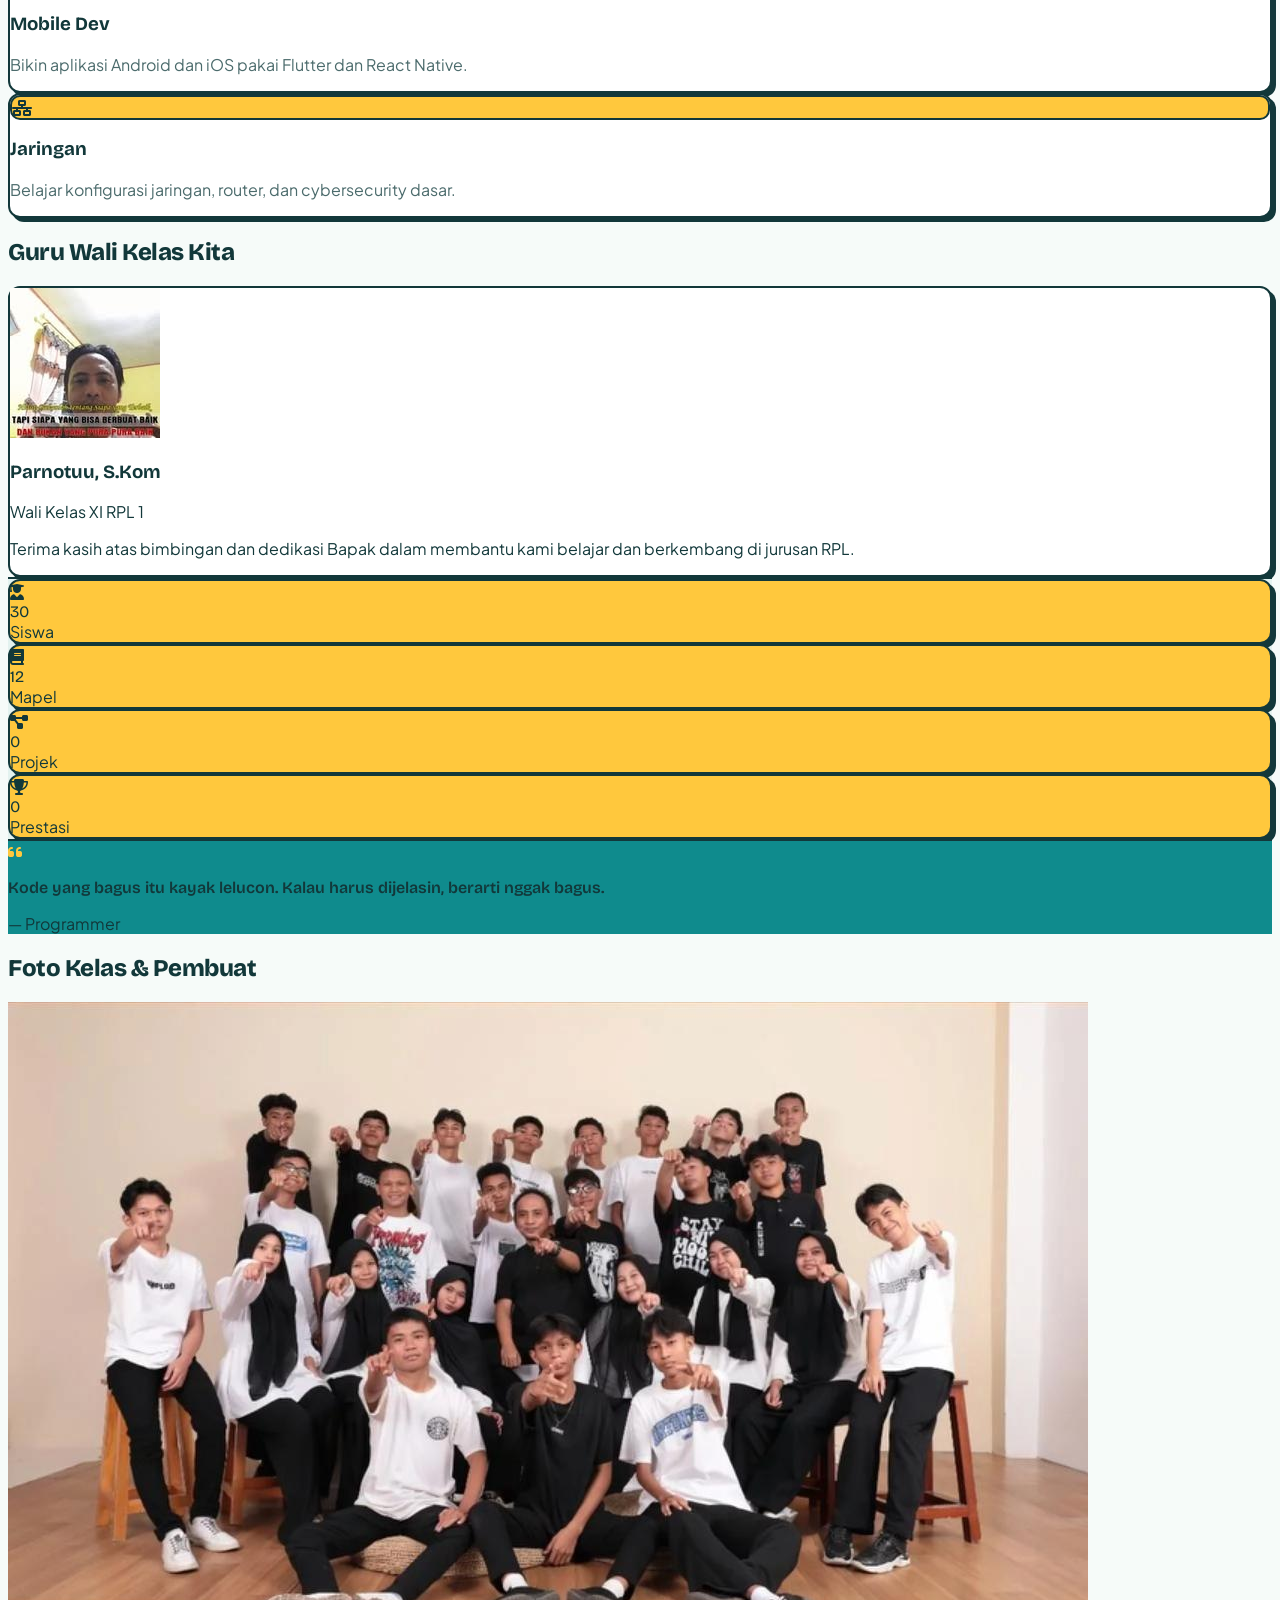
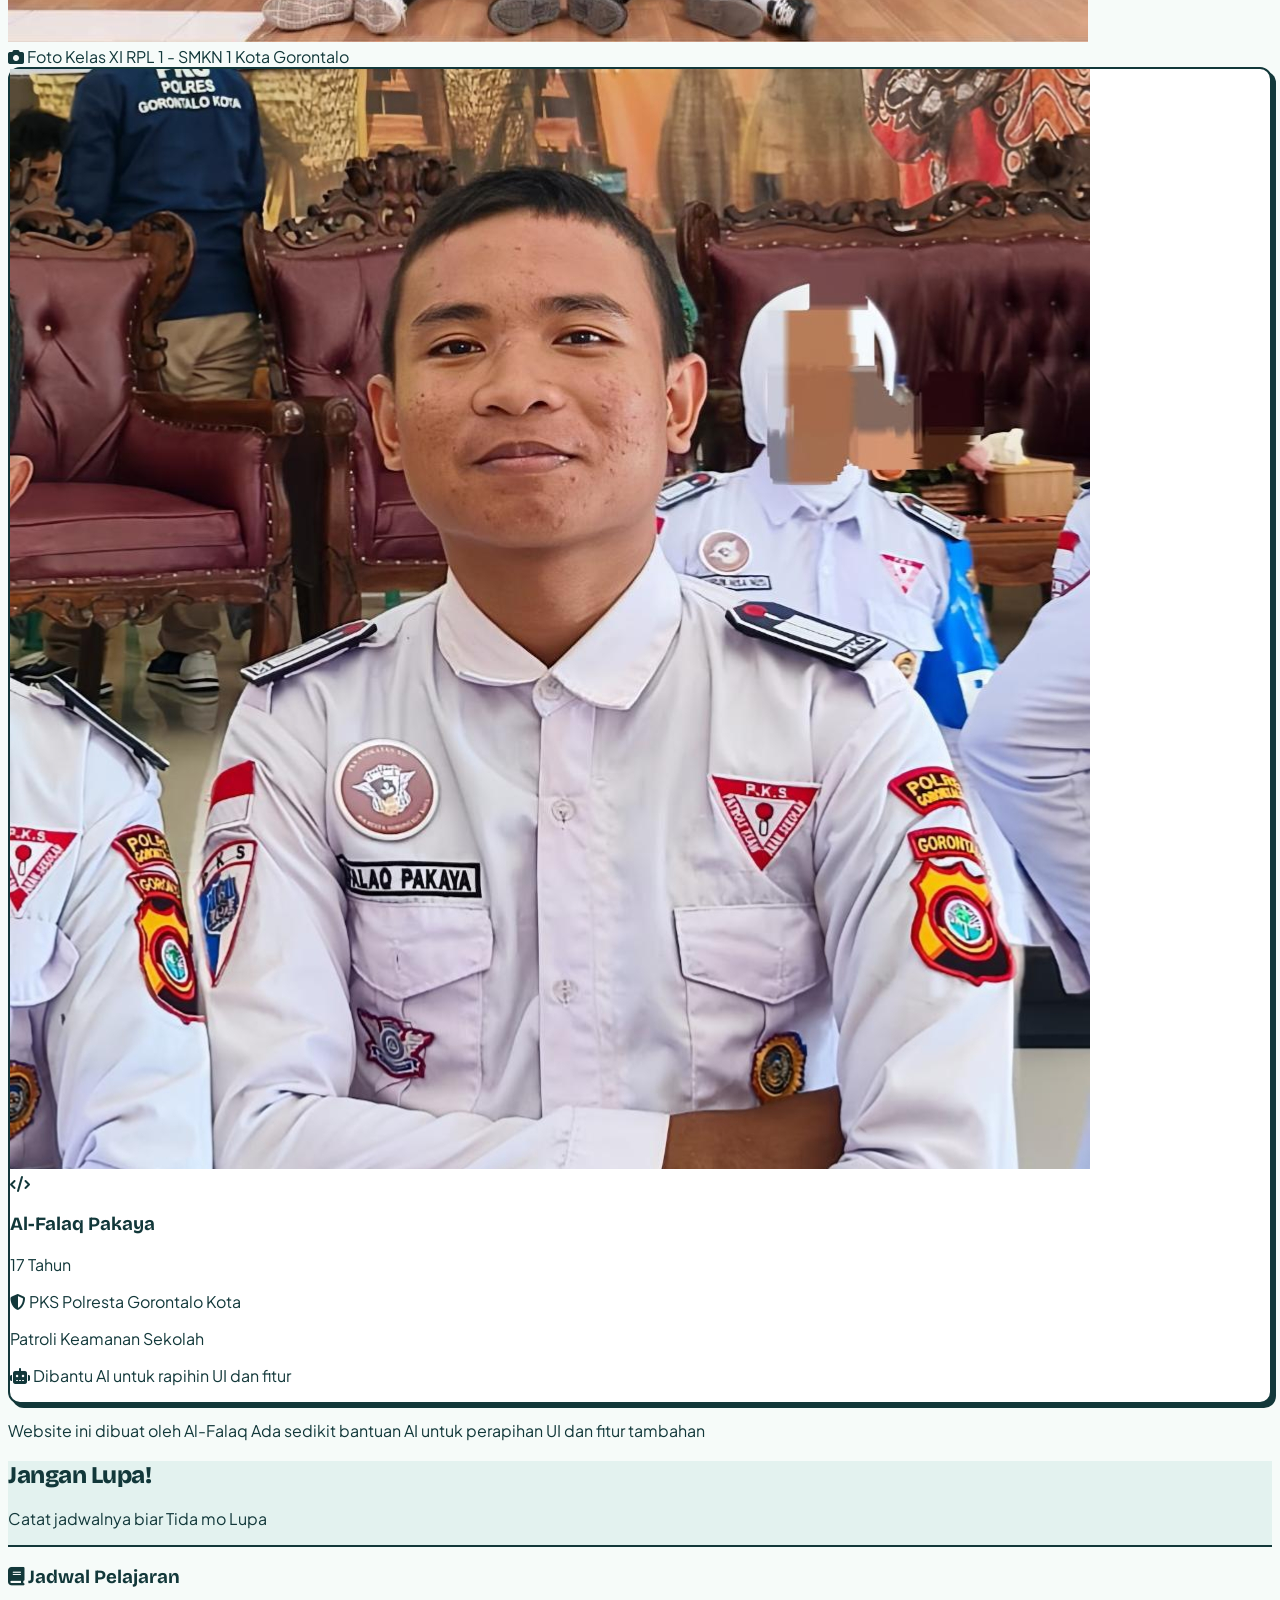
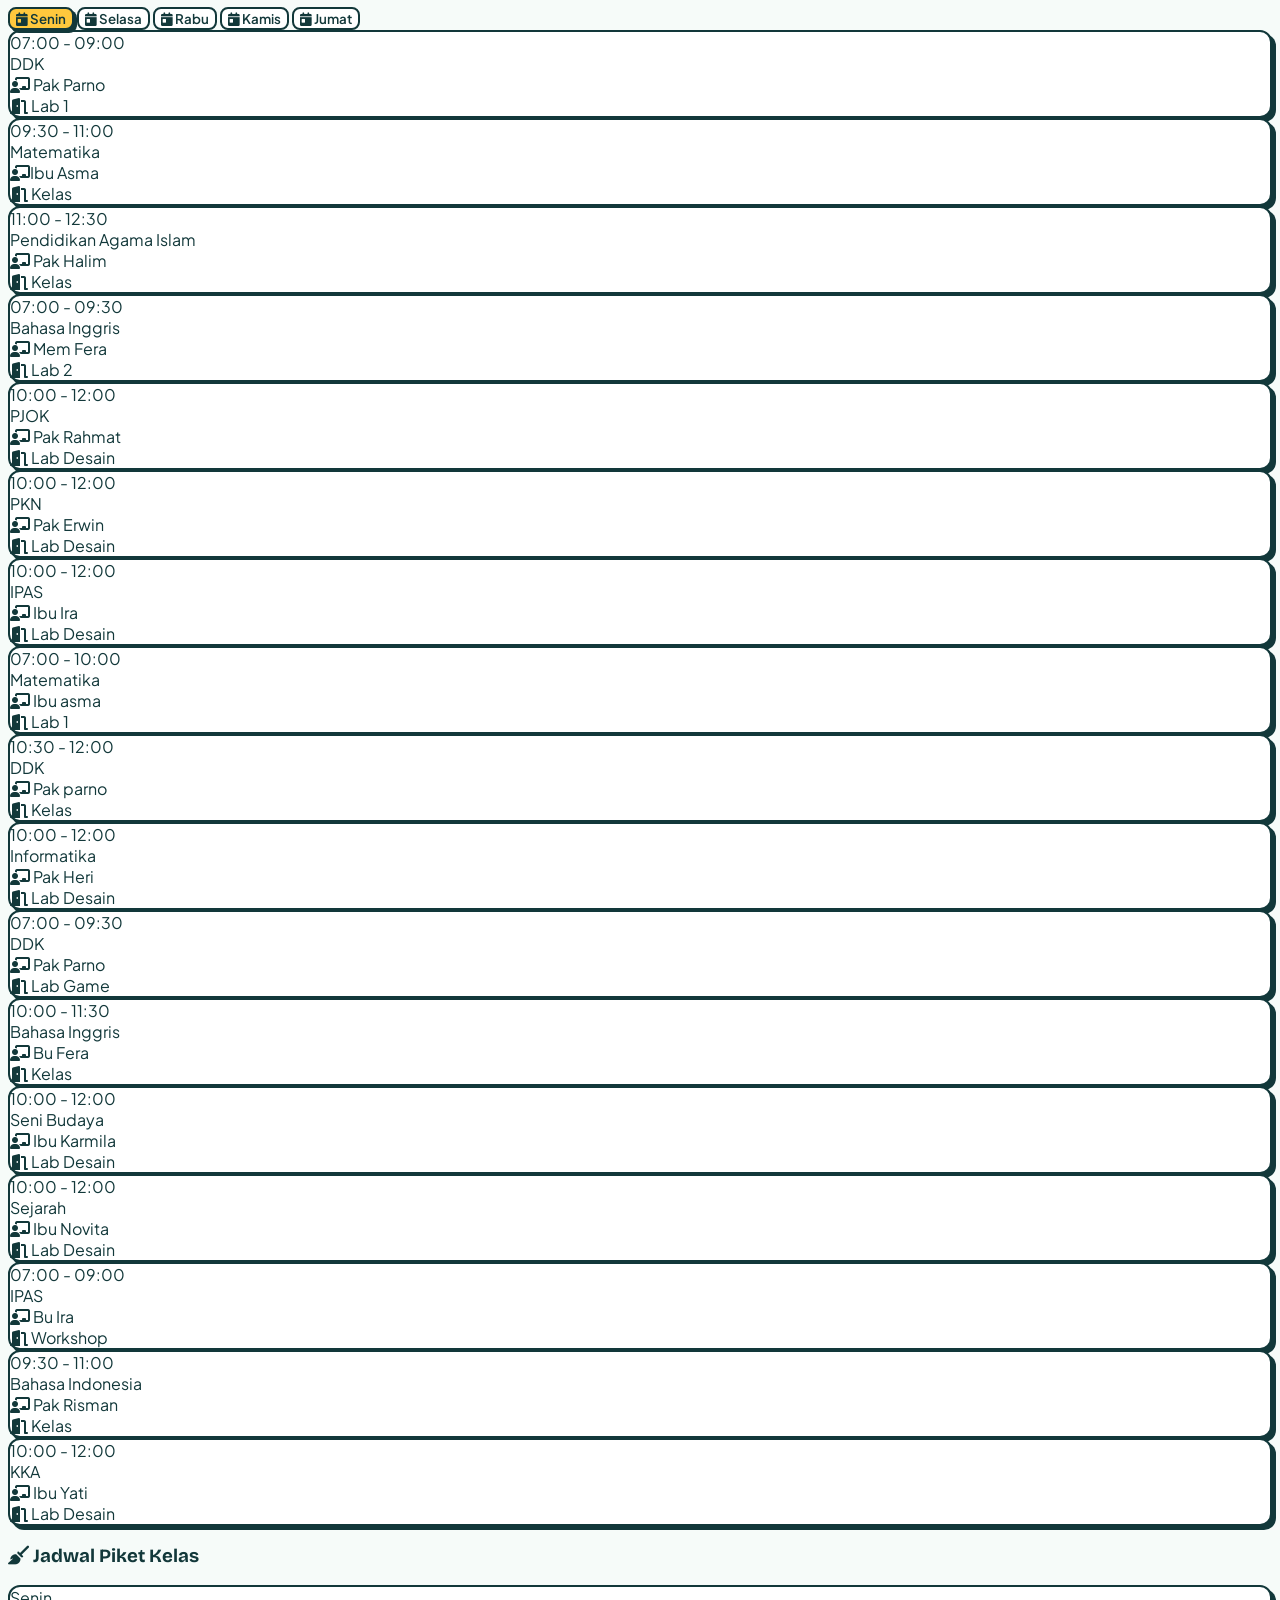
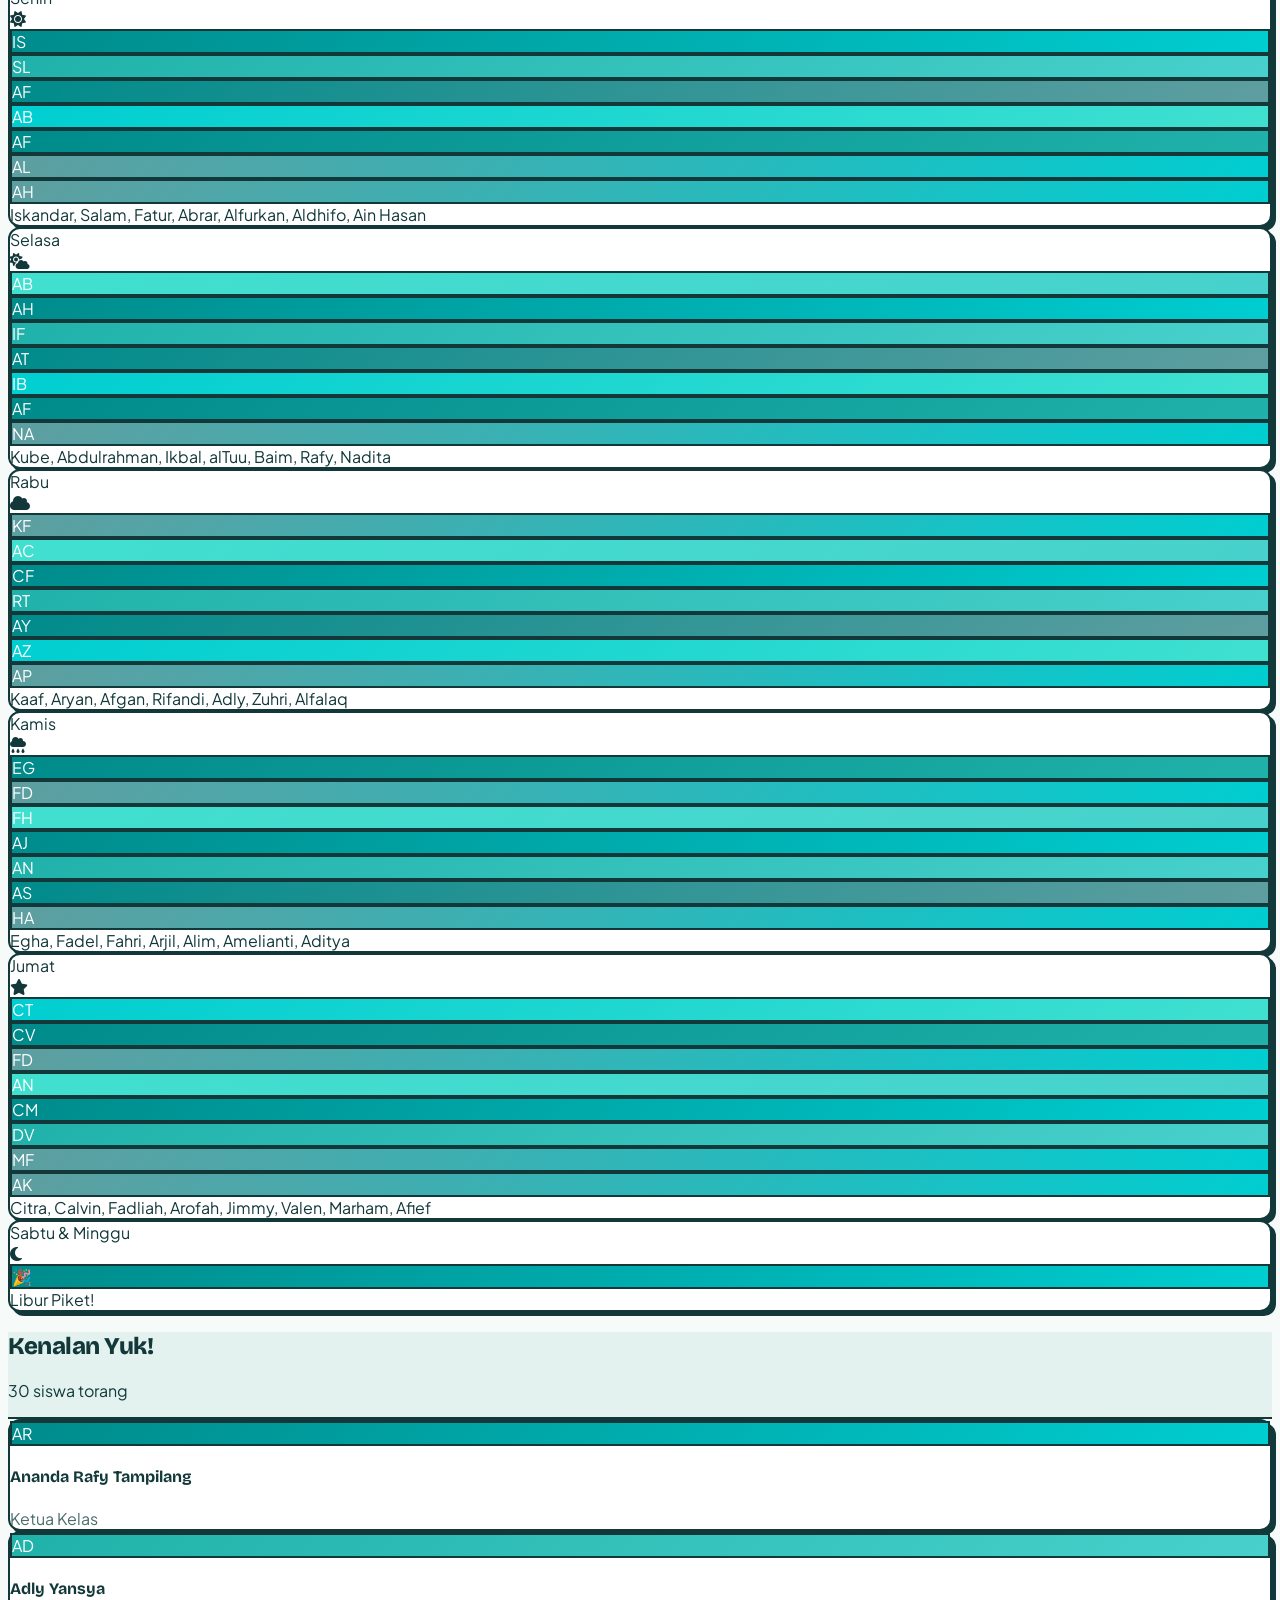
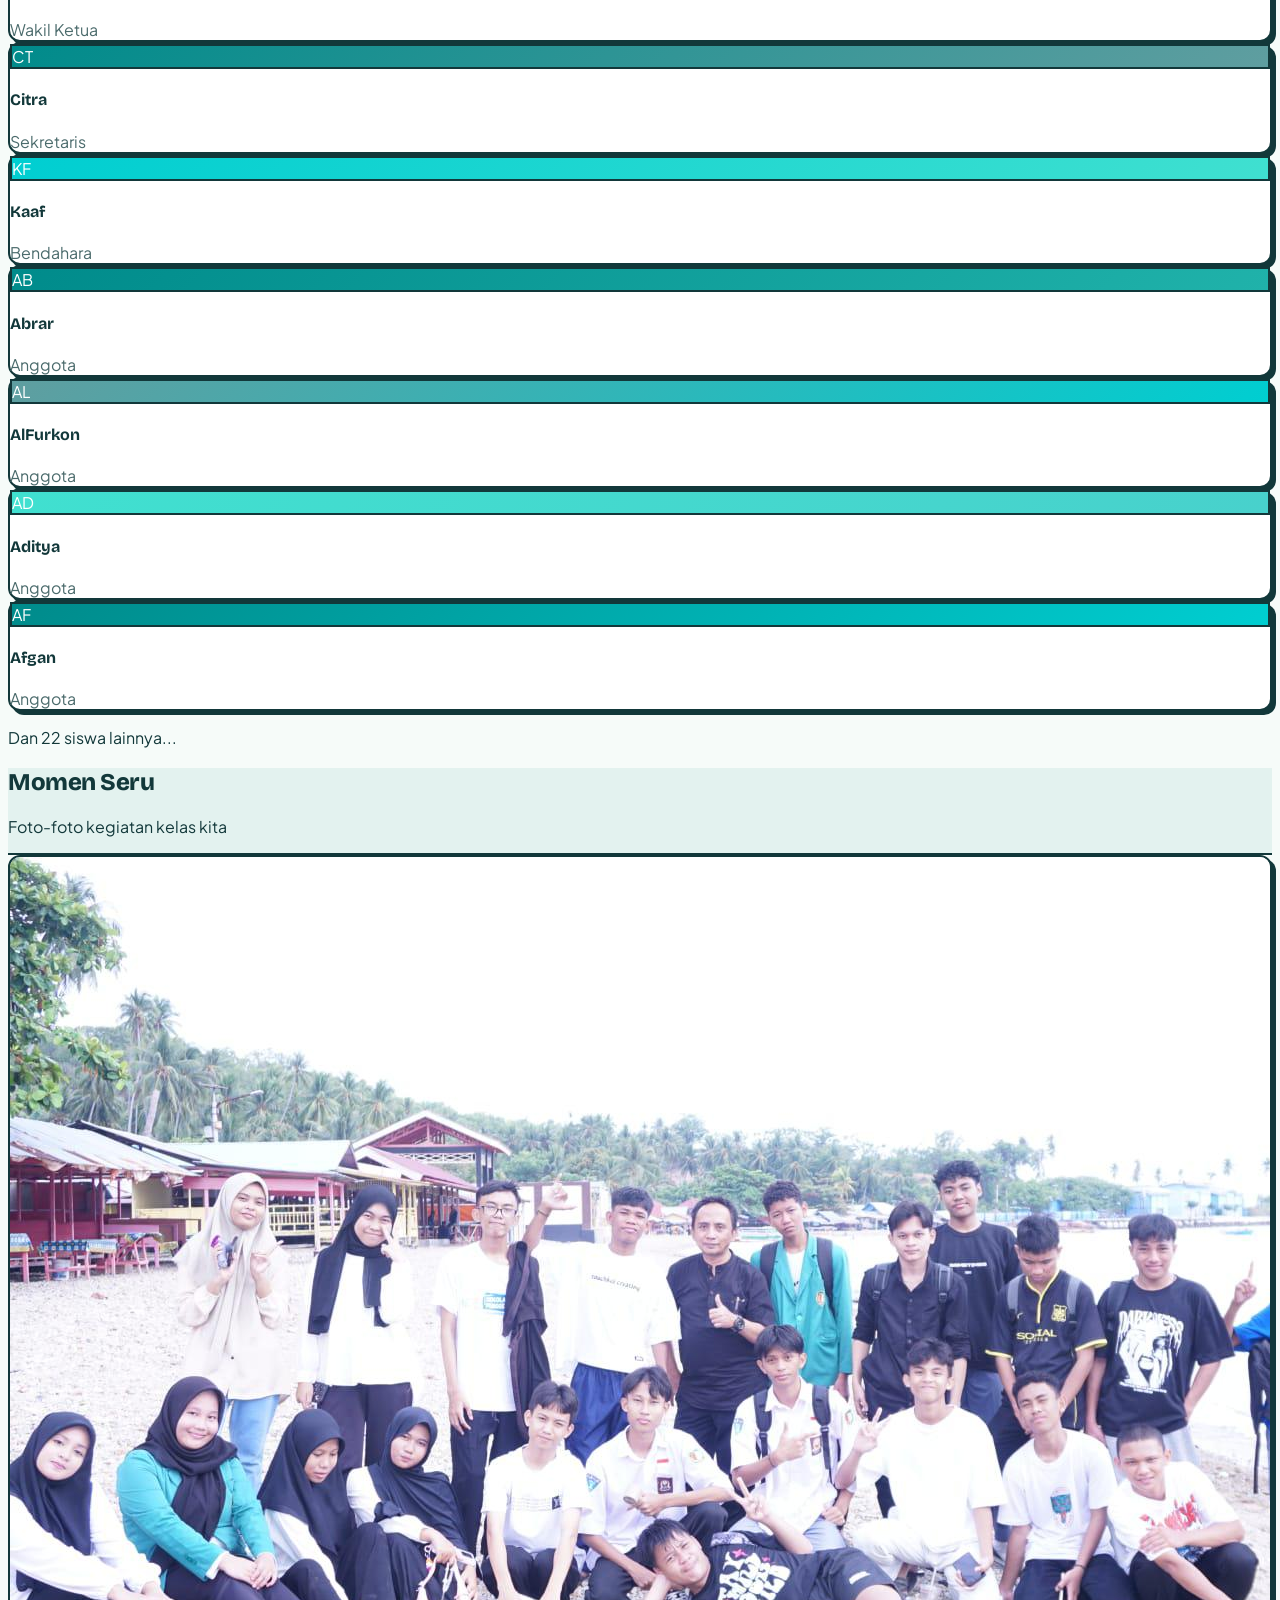
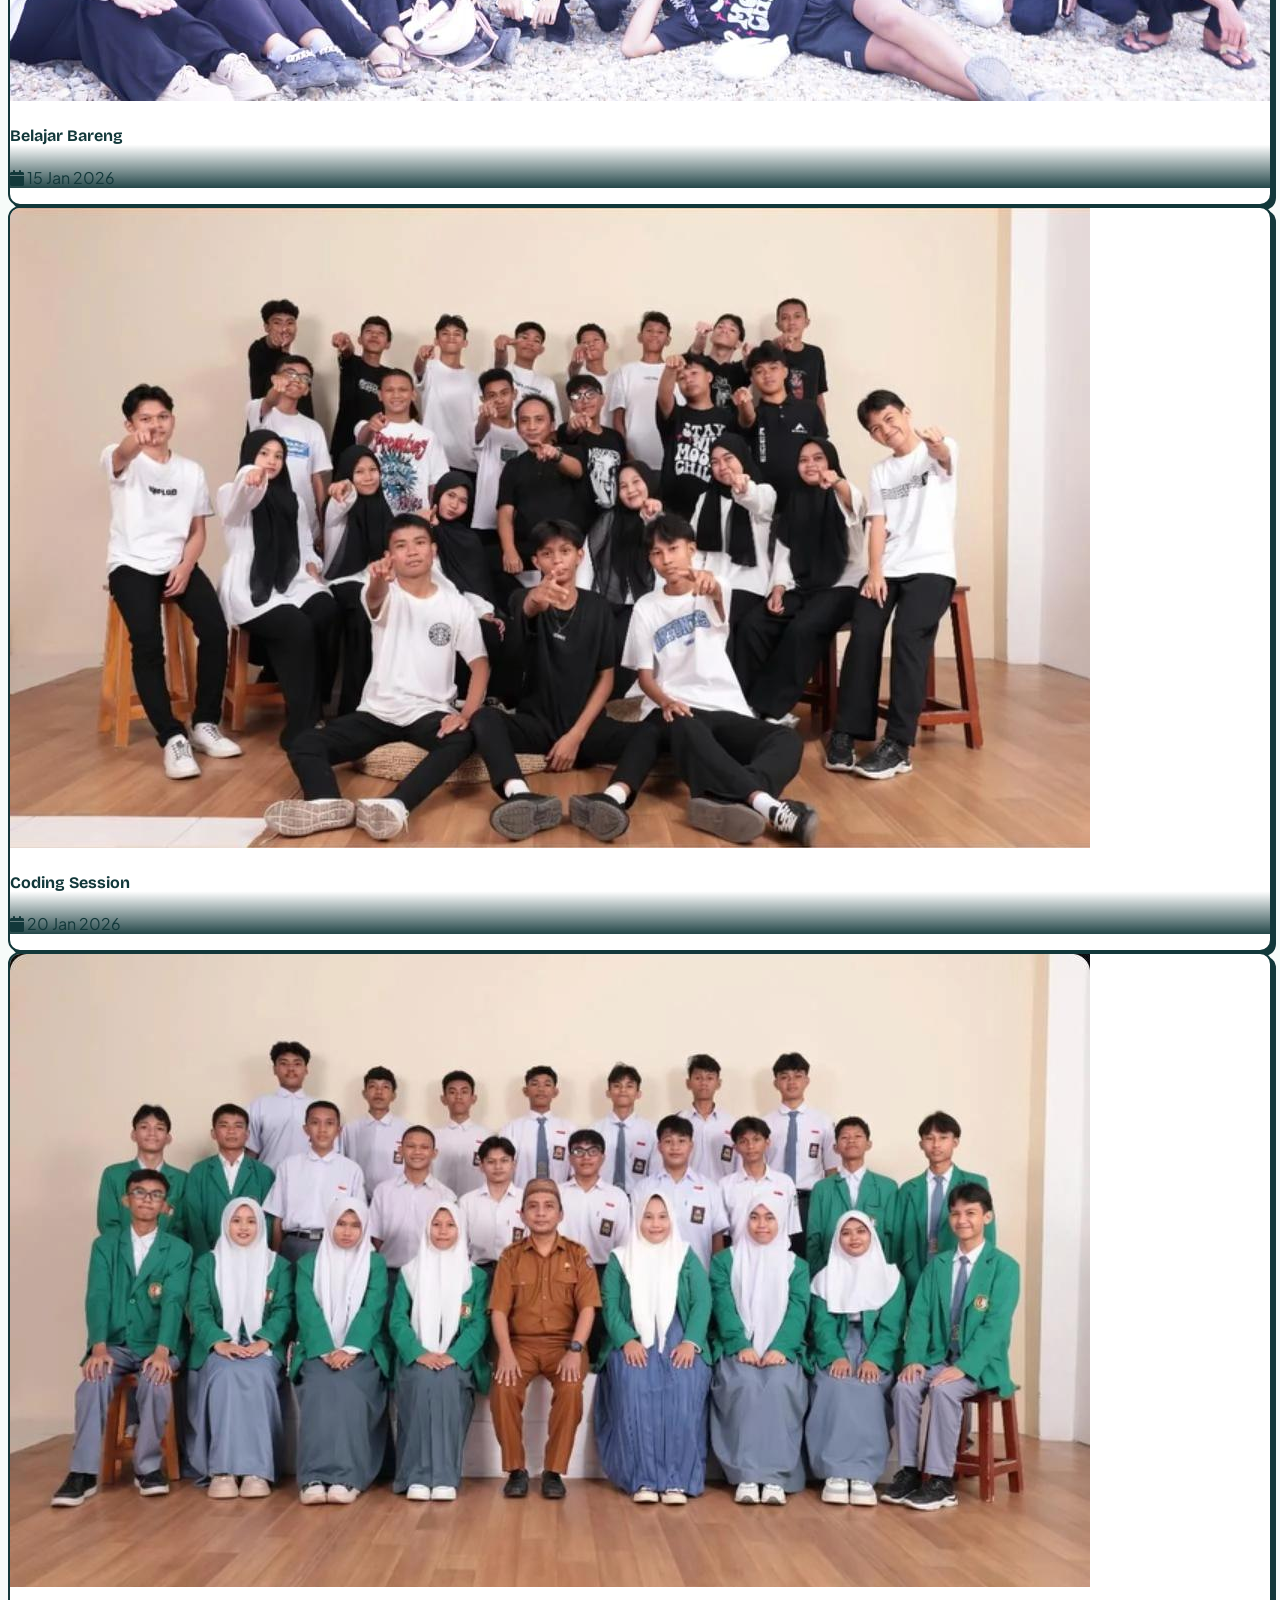
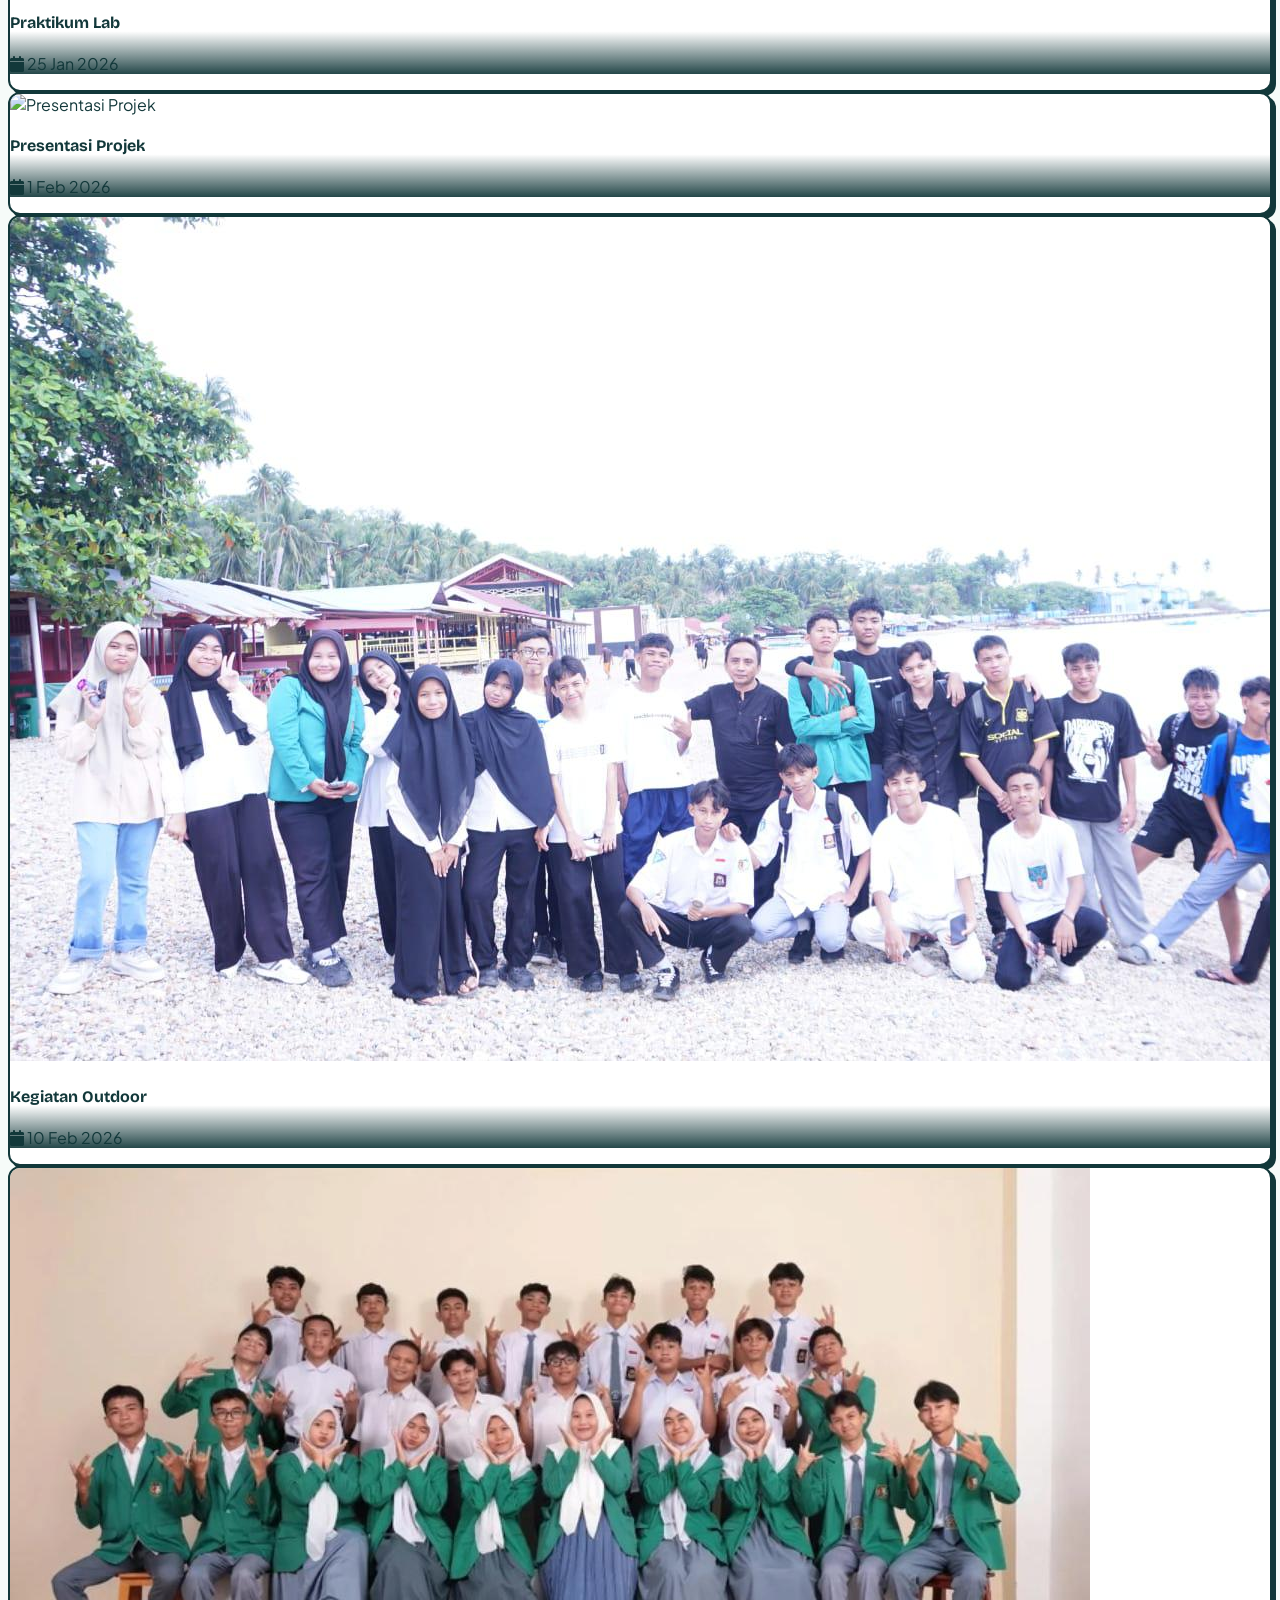
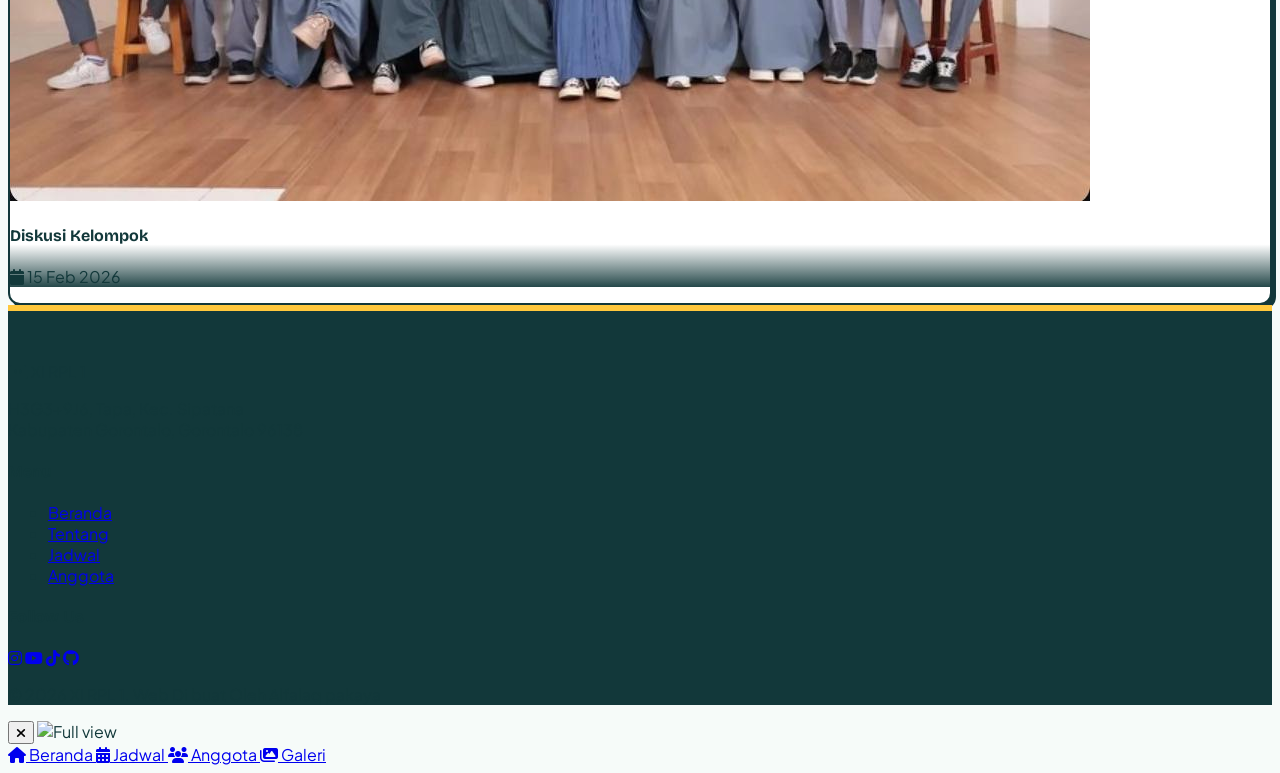
==== commit d4c99146: "Add files via upload" ====
--- a/index.html
+++ b/index.html
@@ -2,9 +2,10 @@
 <html lang="id">
 <head>
     <meta charset="UTF-8">
-    <meta name="viewport" content="width=device-width, initial-scale=1.0, maximum-scale=1.0, user-scalable=no">
-    <title>10 PPLG 1 - SMK Negeri 1 Kota Gorontalo</title>
-    <link rel="stylesheet" href="style.css">
+    <meta name="viewport" content="width=device-width, initial-scale=1.0">
+    <title>XI RPL 1 - SMK Negeri 1 Kota Gorontalo</title>
+    <link rel="stylesheet" href="style.css">
+    <link rel="stylesheet" href="theme.css">
     <link rel="stylesheet" href="https://cdnjs.cloudflare.com/ajax/libs/font-awesome/6.5.1/css/all.min.css">
 </head>
 <body>
@@ -12,7 +13,7 @@
     <div class="loader" id="loader">
         <div class="loader-content">
             <div class="loader-spinner"></div>
-            <p>Loading...</p>
+            <p>&lt;XI RPL 1 /&gt;</p>
         </div>
     </div>
 
@@ -67,7 +68,7 @@
     <nav class="navbar" id="navbar">
         <div class="nav-brand">
             <span class="logo-icon"><i class="fas fa-laptop-code"></i></span>
-            <span class="logo-text">10 PPLG 1</span>
+            <span class="logo-text">XI RPL 1</span>
         </div>
         <ul class="nav-menu" id="navMenu">
             <li><a href="#" class="nav-link active" data-page="home">Beranda</a></li>
@@ -91,9 +92,10 @@
             <div class="hero-overlay"></div>
             <div class="hero-particles" id="heroParticles"></div>
             <div class="hero-content">
-                <div class="hero-badge" style="margin-top: 20px;"><i class="fas fa-star"></i> Kelas 10 PPLG 1</div>
-                <h1 class="hero-title"><span class="title-line main-title" data-text="X PPLG 1">X PPLG 1</span></h1>
-                <p class="hero-subtitle">Rekayasa Perangkat Lunak dan Gim</p>
+                <div class="hero-badge" style="margin-top: 20px;"><i class="fas fa-star"></i> Kelas XI RPL 1</div>
+                <h1 class="hero-title"><span class="title-line main-title" data-text="XI RPL 1">XI RPL 1</span></h1>
+                <p class="hero-subtitle">Rekayasa Perangkat Lunak</p>
+                <div class="code-win" aria-hidden="true"><div class="code-bar"><i></i><i></i><i></i><span>kelas.js</span></div><pre class="code-body"><span class="ln" style="--n:15;--d:1.10s"><span class="k">const</span> kelas = {</span><span class="ln" style="--n:19;--d:2.00s">  nama: <span class="s">"XI RPL 1"</span>,</span><span class="ln" style="--n:35;--d:3.10s">  sekolah: <span class="s">"SMKN 1 Kota Gorontalo"</span>,</span><span class="ln" style="--n:12;--d:5.00s">  siswa: <span class="n">30</span>,</span><span class="ln" style="--n:25;--d:5.75s">  status: <span class="s">"lagi ngoding"</span>,</span><span class="ln" style="--n:2;--d:7.15s">};</span><span class="caret"></span></pre></div>
                 <div class="hero-stats-row">
                     <div class="hero-stat-box">
                         <span class="hero-stat-num" id="heroSiswa">30</span>
@@ -118,12 +120,14 @@
             </div>
         </section>
 
+        <div class="marquee" aria-hidden="true"><div class="marquee-track"><span>HTML</span><span>CSS</span><span>JavaScript</span><span>PHP</span><span>Python</span><span>Java</span><span>MySQL</span><span>Unity</span><span>Godot</span><span>Flutter</span><span>Figma</span><span>Git</span><span>HTML</span><span>CSS</span><span>JavaScript</span><span>PHP</span><span>Python</span><span>Java</span><span>MySQL</span><span>Unity</span><span>Godot</span><span>Flutter</span><span>Figma</span><span>Git</span></div></div>
+
         <!-- About Preview -->
         <section class="about-section" id="about">
             <div class="container">
                 <div class="section-header scroll-reveal">
                     <span class="section-tag">Tentang Kami</span>
-                    <h2 class="section-title">Apa itu <span class="text-toska">PPLG?</span></h2>
+                    <h2 class="section-title">Apa itu <span class="text-toska">RPL?</span></h2>
                     <p class="section-subtitle">Jurusan yang bikin kamu jadi programmer handal</p>
                 </div>
                 <div class="about-grid">
@@ -175,9 +179,9 @@
                         </div>
                         <div class="teacher-info">
                             <h3 class="teacher-name">Parnotuu, S.Kom</h3>
-                            <p class="teacher-title">Wali Kelas 10 PPLG 1</p>
+                            <p class="teacher-title">Wali Kelas XI RPL 1</p>
                             <div class="teacher-divider"></div>
-                            <p class="teacher-desc">Terima kasih atas bimbingan dan dedikasi Bapak dalam membantu kami belajar dan berkembang di jurusan PPLG.</p>
+                            <p class="teacher-desc">Terima kasih atas bimbingan dan dedikasi Bapak dalam membantu kami belajar dan berkembang di jurusan RPL.</p>
                         </div>
                     </div>
                 </div>
@@ -234,10 +238,10 @@
                     <!-- Foto Kelas -->
                     <div class="class-photo-box scroll-reveal" data-delay="100">
                         <div class="photo-frame">
-                            <img src="images/kelas.jpg" alt="Foto Kelas 10 PPLG 1" class="class-photo">
+                            <img src="images/kelas.jpg" alt="Foto Kelas XI RPL 1" class="class-photo">
                             <div class="photo-caption">
                                 <i class="fas fa-camera"></i>
-                                <span>Foto Kelas 10 PPLG 1 - SMKN 1 Kota Gorontalo</span>
+                                <span>Foto Kelas XI RPL 1 - SMKN 1 Kota Gorontalo</span>
                             </div>
                         </div>
                     </div>
@@ -473,7 +477,7 @@
                     <div class="gallery-overlay"><div class="gallery-info"><h4>Coding Session</h4><p><i class="fas fa-calendar"></i> 20 Jan 2026</p></div></div>
                 </div>
                 <div class="gallery-item scroll-reveal" data-delay="200" onclick="openLightbox(this)">
-                    <img src="images/praktikum-lab.jpg" alt="Praktikum Lab">
+                    <img src="images/praktikum.jpg" alt="Praktikum Lab">
                     <div class="gallery-overlay"><div class="gallery-info"><h4>Praktikum Lab</h4><p><i class="fas fa-calendar"></i> 25 Jan 2026</p></div></div>
                 </div>
                 <div class="gallery-item scroll-reveal" data-delay="300" onclick="openLightbox(this)">
@@ -500,7 +504,7 @@
         <div class="container">
             <div class="footer-content">
                 <div class="footer-brand">
-                    <div class="footer-logo"><i class="fas fa-laptop-code"></i> 10 PPLG 1</div>
+                    <div class="footer-logo"><i class="fas fa-laptop-code"></i> XI RPL 1</div>
                     <p>H3G3+9J6, Tapa, Kec. Sipatana<br>Kabupaten Gorontalo, Gorontalo 96138</p>
                 </div>
                 <div class="footer-links">
@@ -523,7 +527,7 @@
                 </div>
             </div>
             <div class="footer-bottom">
-                <p>&copy; 2026 10 PPLG 1. Web Di buat Oleh Alfalaq pakaya</p>
+                <p>&copy; 2026 XI RPL 1. Web Di buat Oleh Alfalaq pakaya</p>
             </div>
         </div>
     </footer>
@@ -554,6 +558,7 @@
         </a>
     </div>
 
-    <script src="script.js"></script>
+    <script src="script.js"></script>
+    <script src="theme.js"></script>
 </body>
 </html>
--- a/style.css
+++ b/style.css
@@ -1,881 +1,97 @@
-@import url('https://fonts.googleapis.com/css2?family=Poppins:wght@300;400;500;600;700;800;900&display=swap');
-
-:root {
-    --toska-primary: #008B8B;
-    --toska-dark: #006666;
-    --toska-light: #40E0D0;
-    --toska-accent: #00CED1;
-    --white: #ffffff;
-    --gray-50: #f0fdfa;
-    --gray-100: #ccfbf1;
-    --gray-200: #99f6e4;
-    --gray-300: #5eead4;
-    --gray-400: #2dd4bf;
-    --gray-500: #14b8a6;
-    --gray-600: #0d9488;
-    --gray-700: #0f766e;
-    --gray-800: #115e59;
-    --gray-900: #134e4a;
-    --shadow: 0 4px 6px -1px rgb(0 0 0 / 0.1);
-    --shadow-md: 0 10px 15px -3px rgb(0 0 0 / 0.1);
-    --shadow-lg: 0 20px 25px -5px rgb(0 0 0 / 0.1);
-    --shadow-toska: 0 10px 40px -10px rgba(0, 139, 139, 0.3);
-    --transition: all 0.3s cubic-bezier(0.4, 0, 0.2, 1);
-}
-
-* { margin: 0; padding: 0; box-sizing: border-box; }
-html { scroll-behavior: smooth; font-size: 16px; }
-body { 
-    font-family: 'Poppins', sans-serif; 
-    background: var(--white); 
-    color: var(--gray-800); 
-    line-height: 1.6; 
-    overflow-x: hidden; 
-    padding-bottom: 80px; 
-}
-a { text-decoration: none; color: inherit; }
-img { max-width: 100%; height: auto; display: block; }
-.container { max-width: 1200px; margin: 0 auto; padding: 0 20px; }
-
-/* ========== LOADER ========== */
-.loader { 
-    position: fixed; 
-    top: 0; left: 0; 
-    width: 100%; height: 100%; 
-    background: var(--white); 
-    display: flex; 
-    justify-content: center; 
-    align-items: center; 
-    z-index: 99999; 
-    transition: opacity 0.5s ease, visibility 0.5s ease; 
-}
-.loader.hidden { opacity: 0; visibility: hidden; }
-.loader-spinner { 
-    width: 50px; height: 50px; 
-    border: 3px solid var(--gray-200); 
-    border-top-color: var(--toska-primary); 
-    border-radius: 50%; 
-    animation: spin 0.8s linear infinite; 
-    margin: 0 auto 15px; 
-}
-@keyframes spin { to { transform: rotate(360deg); } }
-
-/* ========== SCROLL PROGRESS ========== */
-.scroll-progress { 
-    position: fixed; 
-    top: 0; left: 0; 
-    height: 3px; 
-    background: linear-gradient(90deg, var(--toska-primary), var(--toska-light)); 
-    z-index: 10001; 
-    width: 0%; 
-    transition: width 0.1s; 
-}
-
-/* ========== MUSIC PLAYER ========== */
-.music-player { position: fixed; top: 20px; right: 20px; z-index: 9999; }
-.music-pill {
-    display: flex;
-    align-items: center;
-    gap: 12px;
-    padding: 8px 20px 8px 8px;
-    background: rgba(255, 255, 255, 0.95);
-    backdrop-filter: blur(20px);
-    border-radius: 50px;
-    box-shadow: 0 4px 20px rgba(0, 0, 0, 0.15), 0 0 0 1px rgba(0, 139, 139, 0.1);
-    cursor: pointer;
-    transition: var(--transition);
-    border: 1px solid rgba(0, 139, 139, 0.15);
-    user-select: none;
-}
-.music-pill:hover { transform: scale(1.05); }
-.music-pill:active { transform: scale(0.98); }
-.music-icon-circle {
-    width: 40px; height: 40px;
-    border-radius: 50%;
-    background: linear-gradient(135deg, var(--toska-primary), var(--toska-accent));
-    display: flex;
-    align-items: center;
-    justify-content: center;
-    color: var(--white);
-    font-size: 1rem;
-    transition: var(--transition);
-}
-.music-pill.playing .music-icon-circle { animation: discSpin 3s linear infinite; }
-@keyframes discSpin { from { transform: rotate(0deg); } to { transform: rotate(360deg); } }
-.music-text-wrap { display: flex; flex-direction: column; line-height: 1.3; }
-.music-label {
-    font-size: 0.65rem; font-weight: 600; color: var(--gray-400);
-    letter-spacing: 1.5px; text-transform: uppercase;
-}
-.music-song-title {
-    font-size: 0.85rem; font-weight: 600; color: var(--toska-primary);
-    white-space: nowrap; max-width: 120px; overflow: hidden; text-overflow: ellipsis;
-}
-.music-pill.playing { animation: pillPulse 2s ease-in-out infinite; }
-@keyframes pillPulse {
-    0%, 100% { box-shadow: 0 4px 20px rgba(0, 139, 139, 0.2); }
-    50% { box-shadow: 0 4px 25px rgba(0, 139, 139, 0.4); }
-}
-.music-panel {
-    position: absolute; top: 65px; right: 0;
-    background: var(--white); border-radius: 20px;
-    padding: 20px; width: 260px;
-    box-shadow: var(--shadow-lg);
-    border: 1px solid var(--gray-200);
-    opacity: 0; visibility: hidden;
-    transform: translateY(-10px) scale(0.95);
-    transition: all 0.3s cubic-bezier(0.4, 0, 0.2, 1);
-}
-.music-panel.active { opacity: 1; visibility: visible; transform: translateY(0) scale(1); }
-.music-panel-header {
-    display: flex; align-items: center; gap: 12px;
-    margin-bottom: 16px; padding-bottom: 12px;
-    border-bottom: 1px solid var(--gray-100);
-}
-.music-panel-icon {
-    width: 44px; height: 44px; border-radius: 12px;
-    background: linear-gradient(135deg, var(--toska-primary), var(--toska-accent));
-    display: flex; align-items: center; justify-content: center;
-    color: var(--white); font-size: 1.1rem;
-}
-.music-panel-info { display: flex; flex-direction: column; }
-.music-panel-title { font-weight: 600; font-size: 0.9rem; color: var(--gray-800); }
-.music-panel-status { font-size: 0.75rem; color: var(--gray-400); margin-top: 2px; }
-.music-visualizer {
-    display: flex; justify-content: center; align-items: flex-end;
-    gap: 4px; height: 30px; margin-bottom: 16px;
-}
-.visualizer-bar {
-    width: 4px;
-    background: linear-gradient(to top, var(--toska-primary), var(--toska-light));
-    border-radius: 2px; transition: height 0.2s;
-}
-.visualizer-bar:nth-child(1) { height: 8px; }
-.visualizer-bar:nth-child(2) { height: 16px; }
-.visualizer-bar:nth-child(3) { height: 12px; }
-.visualizer-bar:nth-child(4) { height: 20px; }
-.visualizer-bar:nth-child(5) { height: 10px; }
-.music-panel.playing .visualizer-bar { animation: visualizer 0.8s ease-in-out infinite alternate; }
-.music-panel.playing .visualizer-bar:nth-child(1) { animation-delay: 0s; }
-.music-panel.playing .visualizer-bar:nth-child(2) { animation-delay: 0.1s; }
-.music-panel.playing .visualizer-bar:nth-child(3) { animation-delay: 0.2s; }
-.music-panel.playing .visualizer-bar:nth-child(4) { animation-delay: 0.3s; }
-.music-panel.playing .visualizer-bar:nth-child(5) { animation-delay: 0.4s; }
-@keyframes visualizer { 0% { height: 4px; } 100% { height: 24px; } }
-.music-controls { display: flex; justify-content: center; gap: 16px; margin-bottom: 16px; }
-.music-controls button {
-    background: none; border: none; color: var(--toska-primary);
-    font-size: 0.9rem; cursor: pointer; width: 36px; height: 36px;
-    border-radius: 50%; display: flex; align-items: center; justify-content: center;
-    transition: var(--transition);
-}
-.music-controls button:hover { background: var(--gray-100); transform: scale(1.1); }
-.music-controls button#playBtn {
-    background: linear-gradient(135deg, var(--toska-primary), var(--toska-accent));
-    color: var(--white); width: 44px; height: 44px; font-size: 1rem;
-    box-shadow: 0 4px 15px rgba(0, 139, 139, 0.3);
-}
-.volume-slider {
-    width: 100%; height: 4px; -webkit-appearance: none; appearance: none;
-    background: var(--gray-200); border-radius: 2px; outline: none;
-}
-.volume-slider::-webkit-slider-thumb {
-    -webkit-appearance: none; width: 14px; height: 14px; border-radius: 50%;
-    background: var(--toska-primary); cursor: pointer;
-    box-shadow: 0 2px 6px rgba(0, 139, 139, 0.3);
-}
-
-/* ========== BACK TO TOP ========== */
-.back-to-top {
-    position: fixed; bottom: 90px; right: 20px;
-    width: 45px; height: 45px; border-radius: 50%;
-    background: linear-gradient(135deg, var(--toska-primary), var(--toska-accent));
-    color: var(--white); border: none; font-size: 1rem;
-    cursor: pointer; box-shadow: var(--shadow-toska);
-    opacity: 0; visibility: hidden;
-    transform: translateY(20px); transition: all 0.4s;
-    z-index: 9998; display: flex; align-items: center; justify-content: center;
-}
-.back-to-top.visible { opacity: 1; visibility: visible; transform: translateY(0); }
-.back-to-top:hover { transform: translateY(-5px) scale(1.1); }
-
-/* ========== NAVBAR ========== */
-.navbar {
-    position: fixed; top: 0; left: 0; width: 100%;
-    padding: 15px 50px; display: flex;
-    justify-content: space-between; align-items: center;
-    z-index: 1000; transition: var(--transition);
-    min-height: 60px;
-}
-.navbar.scrolled {
-    background: rgba(255, 255, 255, 0.95); backdrop-filter: blur(20px);
-    box-shadow: var(--shadow); padding: 12px 50px;
-}
-.nav-brand { display: flex; align-items: center; gap: 10px; }
-.logo-icon {
-    width: 40px; height: 40px;
-    background: linear-gradient(135deg, var(--toska-primary), var(--toska-accent));
-    border-radius: 10px; display: flex; align-items: center; justify-content: center;
-    color: var(--white); font-size: 1.1rem;
-}
-.logo-text { font-size: 1.3rem; font-weight: 700; color: var(--gray-800); }
-.nav-menu { display: flex; list-style: none; gap: 35px; }
-.nav-link {
-    color: var(--gray-600); font-weight: 500; font-size: 0.95rem;
-    position: relative; transition: var(--transition);
-}
-.nav-link::after {
-    content: ''; position: absolute; bottom: -5px; left: 0;
-    width: 0; height: 2px;
-    background: linear-gradient(90deg, var(--toska-primary), var(--toska-light));
-    transition: var(--transition); border-radius: 1px;
-}
-.nav-link:hover, .nav-link.active { color: var(--toska-primary); }
-.nav-link:hover::after, .nav-link.active::after { width: 100%; }
-.hamburger { display: none; flex-direction: column; gap: 5px; cursor: pointer; z-index: 1001; }
-.bar { width: 25px; height: 2.5px; background: var(--gray-800); border-radius: 2px; transition: var(--transition); }
-.hamburger.active .bar:nth-child(1) { transform: rotate(45deg) translate(5px, 5px); }
-.hamburger.active .bar:nth-child(2) { opacity: 0; }
-.hamburger.active .bar:nth-child(3) { transform: rotate(-45deg) translate(5px, -5px); }
-
-/* ========== PAGE SYSTEM ========== */
-.page { display: none; min-height: 100vh; padding-top: 80px; padding-bottom: 100px; animation: fadeIn 0.4s ease; }
-.page.active { display: block; }
-.page-header {
-    padding: 40px 0 20px; text-align: center;
-    background: linear-gradient(135deg, var(--gray-50), var(--white));
-    margin-bottom: 20px; border-bottom: 1px solid var(--gray-200);
-}
-.page-section-title {
-    font-size: 1.2rem; font-weight: 700; color: var(--gray-800);
-    margin: 30px 0 20px; display: flex; align-items: center; gap: 10px;
-}
-.page-section-title i { color: var(--toska-primary); font-size: 1.1rem; }
-
-/* ========== HERO ========== */
-.hero {
-    min-height: 100vh; min-height: 100dvh;
-    display: flex; flex-direction: column;
-    align-items: center; justify-content: center;
-    position: relative; overflow: hidden;
-    padding-top: 100px; padding-bottom: 120px;
-}
-.hero-bg-image {
-    position: absolute; top: 0; left: 0;
-    width: 100%; height: 100%;
-    background: url('images/hero-bg.jpg') center/cover no-repeat;
-    z-index: 0;
-}
-.hero-overlay {
-    position: absolute; top: 0; left: 0;
-    width: 100%; height: 100%;
-    background: linear-gradient(135deg, rgba(0, 139, 139, 0.9) 0%, rgba(0, 206, 209, 0.85) 50%, rgba(64, 224, 208, 0.8) 100%);
-    z-index: 1;
-}
-.hero-particles { position: absolute; width: 100%; height: 100%; overflow: hidden; z-index: 1; pointer-events: none; }
-.hero-content {
-    text-align: center; z-index: 3; max-width: 800px;
-    padding: 20px; position: relative;
-    flex: 1; display: flex; flex-direction: column;
-    align-items: center; justify-content: center;
-    width: 100%;
-}
-.hero-badge {
-    display: inline-flex; align-items: center; gap: 8px;
-    padding: 10px 24px; background: rgba(255, 255, 255, 0.15);
-    border: 1px solid rgba(255, 255, 255, 0.3); border-radius: 50px;
-    color: var(--white); font-size: 0.9rem; font-weight: 500;
-    margin-bottom: 30px; animation: fadeInUp 0.8s ease;
-    backdrop-filter: blur(10px);
-}
-.hero-title {
-    font-size: clamp(2.2rem, 5vw, 4rem); font-weight: 800;
-    line-height: 1.15; margin-bottom: 20px; color: var(--white);
-    text-shadow: 0 2px 20px rgba(0, 0, 0, 0.15);
-}
-.main-title {
-    font-size: clamp(3rem, 8vw, 6rem) !important;
-    font-weight: 900 !important; letter-spacing: 4px; line-height: 1.1 !important;
-}
-.hero-subtitle {
-    font-size: clamp(1rem, 2.5vw, 1.4rem); color: rgba(255, 255, 255, 0.9);
-    font-weight: 400; margin-bottom: 30px; font-style: italic;
-    letter-spacing: 1px; animation: fadeInUp 0.8s ease 0.15s both;
-}
-.hero-stats-row {
-    display: flex; justify-content: center; gap: 20px;
-    margin-bottom: 30px; animation: fadeInUp 0.8s ease 0.3s both;
-}
-.hero-stat-box {
-    background: rgba(255, 255, 255, 0.12); backdrop-filter: blur(10px);
-    border: 1px solid rgba(255, 255, 255, 0.2); border-radius: 16px;
-    padding: 18px 28px; text-align: center; min-width: 110px;
-    transition: var(--transition);
-}
-.hero-stat-box:hover {
-    background: rgba(255, 255, 255, 0.2); transform: translateY(-3px);
-    border-color: rgba(255, 255, 255, 0.4);
-}
-.hero-stat-num {
-    display: block; font-size: 2rem; font-weight: 800;
-    color: var(--white); line-height: 1; margin-bottom: 6px;
-}
-.hero-stat-label {
-    display: block; font-size: 0.7rem; color: rgba(255, 255, 255, 0.8);
-    font-weight: 500; letter-spacing: 1.5px;
-}
-.hero-desc {
-    font-size: 1.1rem; color: rgba(255, 255, 255, 0.95);
-    margin-bottom: 35px; animation: fadeInUp 0.8s ease 0.2s both;
-    text-shadow: 0 1px 10px rgba(0, 0, 0, 0.1); font-weight: 400;
-}
-.hero-buttons {
-    display: flex; gap: 15px; justify-content: center; flex-wrap: wrap;
-    animation: fadeInUp 0.8s ease 0.4s both;
-}
-.btn {
-    display: inline-flex; align-items: center; gap: 10px;
-    padding: 14px 32px; border-radius: 50px;
-    font-weight: 600; font-size: 0.95rem;
-    transition: var(--transition); border: none;
-    cursor: pointer; position: relative; overflow: hidden;
-}
-.btn-primary {
-    background: var(--white); color: var(--toska-primary);
-    box-shadow: 0 10px 30px rgba(0, 0, 0, 0.2);
-}
-.btn-primary:hover { transform: translateY(-3px); box-shadow: 0 15px 40px rgba(0, 0, 0, 0.3); }
-.btn-secondary {
-    background: transparent; color: var(--white);
-    border: 2px solid rgba(255, 255, 255, 0.5);
-}
-.btn-secondary:hover { background: rgba(255, 255, 255, 0.15); border-color: var(--white); transform: translateY(-3px); }
-.magnetic-btn { transition: transform 0.2s; }
-.scroll-indicator-wrapper {
-    position: absolute; bottom: 30px; left: 0;
-    width: 100%; display: flex; justify-content: center; z-index: 2;
-}
-.scroll-indicator {
-    display: flex; flex-direction: column; align-items: center; gap: 12px;
-    animation: fadeInUp 0.8s ease 0.6s both;
-}
-.mouse { width: 24px; height: 38px; border: 2px solid rgba(255, 255, 255, 0.6); border-radius: 12px; position: relative; display: flex; justify-content: center; padding-top: 8px; }
-.wheel { width: 3px; height: 7px; background: var(--white); border-radius: 2px; animation: scroll-wheel 2s infinite; }
-@keyframes scroll-wheel { 0% { opacity: 1; transform: translateY(0); } 100% { opacity: 0; transform: translateY(12px); } }
-.scroll-text { font-size: 0.75rem; color: rgba(255, 255, 255, 0.7); letter-spacing: 1px; font-weight: 400; }
-
-/* ========== SECTION HEADERS ========== */
-.section-header { text-align: center; margin-bottom: 50px; }
-.section-tag {
-    display: inline-block; padding: 6px 18px;
-    background: linear-gradient(135deg, rgba(0, 139, 139, 0.1), rgba(0, 206, 209, 0.1));
-    color: var(--toska-primary); border-radius: 50px;
-    font-size: 0.85rem; font-weight: 600; margin-bottom: 15px;
-    border: 1px solid rgba(0, 139, 139, 0.15);
-}
-.section-title { font-size: clamp(1.8rem, 4vw, 2.6rem); font-weight: 700; color: var(--gray-900); margin-bottom: 10px; }
-.text-toska {
-    background: linear-gradient(135deg, var(--toska-primary), var(--toska-accent));
-    -webkit-background-clip: text; -webkit-text-fill-color: transparent; background-clip: text;
-}
-.section-subtitle { color: var(--gray-500); font-size: 1rem; }
-
-/* ========== ABOUT SECTION ========== */
-.about-section { padding: 80px 0 100px 0; background: var(--white); }
-.about-grid { display: grid; grid-template-columns: repeat(auto-fit, minmax(280px, 1fr)); gap: 20px; }
-.about-card {
-    background: var(--white); border-radius: 16px; padding: 30px 25px;
-    border: 1px solid var(--gray-200); transition: var(--transition);
-    position: relative; overflow: hidden;
-}
-.about-card::before {
-    content: ''; position: absolute; top: 0; left: 0;
-    width: 100%; height: 3px;
-    background: linear-gradient(90deg, var(--toska-primary), var(--toska-light));
-    transform: scaleX(0); transition: var(--transition);
-}
-.about-card:hover::before { transform: scaleX(1); }
-.about-card:hover { transform: translateY(-8px); box-shadow: var(--shadow-lg); border-color: transparent; }
-.card-icon {
-    width: 50px; height: 50px;
-    background: linear-gradient(135deg, rgba(0, 139, 139, 0.1), rgba(0, 206, 209, 0.1));
-    border-radius: 12px; display: flex; align-items: center; justify-content: center;
-    font-size: 1.3rem; color: var(--toska-primary); margin-bottom: 18px;
-    transition: var(--transition);
-}
-.about-card:hover .card-icon {
-    background: linear-gradient(135deg, var(--toska-primary), var(--toska-accent));
-    color: var(--white); transform: scale(1.1) rotate(5deg);
-}
-.about-card h3 { font-size: 1.15rem; font-weight: 600; margin-bottom: 8px; color: var(--gray-800); }
-.about-card p { color: var(--gray-500); font-size: 0.9rem; line-height: 1.7; }
-
-/* ========== TEACHER SECTION ========== */
-.teacher-section { padding: 80px 0 100px 0; background: var(--white); position: relative; }
-.teacher-wrapper { display: flex; justify-content: center; align-items: center; }
-.teacher-card {
-    display: flex; align-items: center; gap: 40px;
-    background: var(--gray-50); border-radius: 24px;
-    padding: 40px; max-width: 700px; width: 100%;
-    border: 1px solid var(--gray-200); transition: var(--transition);
-}
-.teacher-card:hover {
-    box-shadow: var(--shadow-lg); transform: translateY(-4px); border-color: var(--gray-300);
-}
-.teacher-photo-wrap { flex-shrink: 0; position: relative; }
-.teacher-photo {
-    width: 160px; height: 160px; border-radius: 50%;
-    object-fit: cover; border: 4px solid var(--white);
-    box-shadow: 0 8px 30px rgba(0, 0, 0, 0.12); transition: var(--transition);
-}
-.teacher-card:hover .teacher-photo { transform: scale(1.03); box-shadow: 0 12px 40px rgba(0, 0, 0, 0.18); }
-.teacher-info { flex: 1; }
-.teacher-name { font-size: 1.5rem; font-weight: 700; color: var(--gray-900); margin-bottom: 6px; }
-.teacher-title { font-size: 0.95rem; color: var(--toska-primary); font-weight: 600; margin-bottom: 16px; }
-.teacher-divider {
-    width: 50px; height: 3px;
-    background: linear-gradient(90deg, var(--toska-primary), var(--toska-light));
-    border-radius: 2px; margin-bottom: 16px;
-}
-.teacher-desc {
-    font-size: 0.9rem; color: var(--gray-600);
-    line-height: 1.7; font-style: italic;
-}
-
-/* ========== STATS SECTION ========== */
-.stats-section { padding: 50px 0 80px 0; }
-.stats-grid { display: grid; grid-template-columns: repeat(auto-fit, minmax(160px, 1fr)); gap: 20px; }
-.stat-item {
-    text-align: center; padding: 25px 20px;
-    background: linear-gradient(135deg, var(--toska-primary), var(--toska-dark));
-    border-radius: 16px; color: var(--white);
-    box-shadow: var(--shadow-toska); transition: var(--transition);
-}
-.stat-item:hover { transform: translateY(-5px); box-shadow: 0 20px 40px -10px rgba(0, 139, 139, 0.4); }
-.stat-icon { font-size: 2.2rem; margin-bottom: 12px; opacity: 0.9; }
-.stat-number { font-size: 2.8rem; font-weight: 800; line-height: 1; margin-bottom: 8px; }
-.stat-label { font-size: 0.9rem; opacity: 0.9; font-weight: 500; letter-spacing: 0.5px; }
-
-/* ========== QUOTE SECTION ========== */
-.quote-section { padding: 80px 0 100px 0; background: linear-gradient(135deg, var(--toska-primary), var(--toska-dark)); position: relative; overflow: hidden; }
-.quote-section::before {
-    content: ''; position: absolute; top: 0; left: 0;
-    width: 100%; height: 100%;
-    background: url("data:image/svg+xml,%3Csvg width='60' height='60' viewBox='0 0 60 60' xmlns='http://www.w3.org/2000/svg'%3E%3Cg fill='none' fill-rule='evenodd'%3E%3Cg fill='%23ffffff' fill-opacity='0.05'%3E%3Cpath d='M36 34v-4h-2v4h-4v2h4v4h2v-4h4v-2h-4zm0-30V0h-2v4h-4v2h4v4h2V6h4V4h-4zM6 34v-4H4v4H0v2h4v4h2v-4h4v-2H6zM6 4V0H4v4H0v2h4v4h2V6h4V4H6z'/%3E%3C/g%3E%3C/g%3E%3C/svg%3E");
-}
-.quote-box { text-align: center; color: var(--white); position: relative; z-index: 1; max-width: 700px; margin: 0 auto; }
-.quote-icon { font-size: 2.5rem; opacity: 0.3; margin-bottom: 15px; display: inline-block; animation: float-quote 3s ease-in-out infinite; }
-@keyframes float-quote { 0%, 100% { transform: translateY(0); } 50% { transform: translateY(-8px); } }
-.quote-text { font-size: clamp(1.2rem, 3vw, 1.6rem); font-style: italic; line-height: 1.6; margin-bottom: 20px; font-weight: 500; }
-.quote-author span { font-size: 0.95rem; opacity: 0.9; }
-
-/* ========== CREATOR SECTION ========== */
-.creator-section {
-    padding: 60px 0 100px 0;
-    background: linear-gradient(135deg, var(--gray-50), var(--white));
-    position: relative; overflow: hidden;
-}
-.creator-section::before {
-    content: ''; position: absolute; top: -50%; left: -50%;
-    width: 200%; height: 200%;
-    background: radial-gradient(circle, rgba(0, 139, 139, 0.03) 0%, transparent 70%);
-    pointer-events: none;
-}
-.creator-wrapper {
-    display: flex; justify-content: center; align-items: center;
-    position: relative; z-index: 1; gap: 40px; flex-wrap: wrap;
-}
-.class-photo-box { display: flex; justify-content: center; }
-.photo-frame {
-    position: relative; border-radius: 20px; overflow: hidden;
-    box-shadow: 0 20px 60px rgba(0, 0, 0, 0.15);
-    background: var(--white); padding: 8px; transition: var(--transition);
-}
-.photo-frame:hover { transform: translateY(-8px); box-shadow: 0 30px 80px rgba(0, 0, 0, 0.2); }
-.class-photo {
-    width: 100%; max-width: 500px; height: auto;
-    border-radius: 14px; display: block; object-fit: cover; aspect-ratio: 4/3;
-}
-.photo-caption {
-    display: flex; align-items: center; justify-content: center;
-    gap: 8px; padding: 14px; color: var(--gray-600);
-    font-size: 0.9rem; font-weight: 500;
-}
-.photo-caption i { color: var(--toska-primary); }
-.creator-info-box { display: flex; align-items: center; justify-content: center; }
-.creator-card {
-    background: var(--white); border-radius: 24px; padding: 35px;
-    box-shadow: var(--shadow-lg); border: 1px solid var(--gray-200);
-    text-align: center; max-width: 360px; width: 100%;
-    transition: var(--transition); position: relative; overflow: hidden;
-}
-.creator-card::before {
-    content: ''; position: absolute; top: 0; left: 0;
-    width: 100%; height: 4px;
-    background: linear-gradient(90deg, var(--toska-primary), var(--toska-light));
-}
-.creator-card:hover { transform: translateY(-5px); box-shadow: 0 25px 50px rgba(0, 139, 139, 0.15); }
-.creator-photo-wrap {
-    position: relative; width: 140px; height: 140px;
-    margin: 0 auto 20px;
-}
-.creator-photo {
-    width: 100%; height: 100%; border-radius: 50%;
-    object-fit: cover; border: 4px solid var(--white);
-    box-shadow: 0 8px 25px rgba(0, 0, 0, 0.15); transition: var(--transition);
-}
-.creator-card:hover .creator-photo { transform: scale(1.05); box-shadow: 0 12px 35px rgba(0, 0, 0, 0.2); }
-.creator-badge {
-    position: absolute; bottom: 5px; right: 5px;
-    width: 40px; height: 40px;
-    background: linear-gradient(135deg, var(--toska-primary), var(--toska-accent));
-    border-radius: 50%; display: flex; align-items: center; justify-content: center;
-    color: var(--white); font-size: 1rem;
-    border: 3px solid var(--white);
-    box-shadow: 0 4px 12px rgba(0, 139, 139, 0.3);
-}
-.creator-details { text-align: center; }
-.creator-name { font-size: 1.4rem; font-weight: 700; color: var(--gray-900); margin-bottom: 6px; }
-.creator-age { font-size: 0.9rem; color: var(--gray-500); margin-bottom: 18px; }
-.creator-org {
-    background: linear-gradient(135deg, rgba(0, 139, 139, 0.08), rgba(0, 206, 209, 0.08));
-    border-radius: 16px; padding: 16px;
-    border: 1px solid rgba(0, 139, 139, 0.15);
-}
-.org-badge {
-    display: flex; align-items: center; justify-content: center;
-    gap: 10px; margin-bottom: 6px;
-}
-.org-badge i { font-size: 1.2rem; color: var(--toska-primary); }
-.org-badge span { font-size: 0.95rem; font-weight: 600; color: var(--toska-dark); }
-.org-desc { font-size: 0.8rem; color: var(--gray-500); margin: 0; }
-.creator-note {
-    margin-top: 12px; font-size: 0.75rem; color: var(--gray-400);
-    font-style: italic; display: flex;
-    align-items: center; justify-content: center; gap: 6px;
-}
-.creator-note i { color: var(--toska-primary); font-size: 0.8rem; }
-.creator-thanks {
-    text-align: center; margin-top: 25px;
-    color: var(--gray-500); font-size: 0.85rem; font-style: italic;
-}
-
-/* ========== SCHEDULE ========== */
-.schedule-wrapper {
-    background: var(--white); border-radius: 16px;
-    box-shadow: var(--shadow-lg); border: 1px solid var(--gray-200);
-    overflow: hidden; margin-bottom: 30px;
-}
-.schedule-tabs {
-    display: flex; overflow-x: auto;
-    background: var(--gray-50); border-bottom: 1px solid var(--gray-200);
-    padding: 8px; gap: 6px; scrollbar-width: none;
-}
-.schedule-tabs::-webkit-scrollbar { display: none; }
-.tab-btn {
-    padding: 10px 20px; background: none; border: none;
-    color: var(--gray-500); font-family: 'Poppins', sans-serif;
-    font-weight: 600; font-size: 0.85rem; cursor: pointer;
-    border-radius: 10px; white-space: nowrap; transition: var(--transition);
-    display: flex; align-items: center; gap: 6px;
-}
-.tab-btn:hover { background: var(--gray-100); color: var(--toska-primary); }
-.tab-btn.active {
-    background: linear-gradient(135deg, var(--toska-primary), var(--toska-accent));
-    color: var(--white); box-shadow: var(--shadow-toska);
-}
-.schedule-content { padding: 25px; }
-.tab-panel { display: none; }
-.tab-panel.active { display: block; animation: fadeIn 0.4s ease; }
-.schedule-list { display: flex; flex-direction: column; gap: 12px; }
-.schedule-row {
-    display: grid; grid-template-columns: 110px 1fr 1fr auto;
-    align-items: center; gap: 15px; padding: 16px;
-    background: var(--gray-50); border-radius: 12px;
-    transition: var(--transition); border-left: 3px solid transparent;
-}
-.schedule-row:hover {
-    background: var(--white); border-left-color: var(--toska-primary);
-    box-shadow: var(--shadow-md); transform: translateX(5px);
-}
-.schedule-time { font-weight: 700; color: var(--toska-primary); font-size: 0.85rem; }
-.schedule-subject { font-weight: 600; color: var(--gray-800); font-size: 0.95rem; }
-.schedule-teacher { color: var(--gray-500); font-size: 0.85rem; }
-.schedule-teacher i { color: var(--toska-primary); margin-right: 4px; }
-.schedule-room { color: var(--gray-400); font-size: 0.8rem; }
-.schedule-room i { margin-right: 4px; }
-
-/* ========== PIKET SECTION ========== */
-.piket-wrapper { margin-top: 20px; margin-bottom: 60px; }
-.piket-grid { display: grid; grid-template-columns: repeat(auto-fit, minmax(280px, 1fr)); gap: 20px; }
-.piket-card {
-    background: var(--white); border-radius: 20px; padding: 25px;
-    border: 1px solid var(--gray-200); transition: var(--transition);
-    position: relative; overflow: hidden;
-}
-.piket-card::before {
-    content: ''; position: absolute; top: 0; left: 0;
-    width: 100%; height: 4px;
-    background: linear-gradient(90deg, var(--toska-primary), var(--toska-light));
-    transform: scaleX(0); transition: var(--transition);
-}
-.piket-card:hover::before { transform: scaleX(1); }
-.piket-card:hover { transform: translateY(-6px); box-shadow: var(--shadow-lg); border-color: transparent; }
-.piket-card.weekend {
-    background: linear-gradient(135deg, var(--gray-50), var(--white));
-    border-style: dashed;
-}
-.piket-card.weekend::before {
-    background: linear-gradient(90deg, var(--gray-400), var(--gray-500));
-}
-.piket-header { display: flex; justify-content: space-between; align-items: center; margin-bottom: 18px; }
-.piket-day { font-size: 1.1rem; font-weight: 700; color: var(--gray-900); }
-.piket-icon {
-    width: 36px; height: 36px; border-radius: 10px;
-    background: linear-gradient(135deg, rgba(0, 139, 139, 0.1), rgba(0, 206, 209, 0.1));
-    display: flex; align-items: center; justify-content: center;
-    color: var(--toska-primary); font-size: 1rem;
-}
-.piket-card.weekend .piket-icon {
-    background: linear-gradient(135deg, rgba(100, 100, 100, 0.1), rgba(150, 150, 150, 0.1));
-    color: var(--gray-500);
-}
-.piket-members { display: flex; flex-wrap: wrap; gap: 8px; margin-bottom: 14px; }
-.piket-members.center { justify-content: center; padding: 10px 0; }
-.piket-avatar {
-    width: 38px; height: 38px; border-radius: 50%;
-    display: flex; align-items: center; justify-content: center;
-    font-size: 0.75rem; font-weight: 700; color: var(--white);
-    border: 2px solid var(--white);
-    box-shadow: 0 2px 8px rgba(0, 0, 0, 0.1);
-    transition: var(--transition);
-}
-.piket-avatar.large { width: 60px; height: 60px; font-size: 1.5rem; }
-.piket-card:hover .piket-avatar { transform: scale(1.1); }
-.piket-names { font-size: 0.85rem; color: var(--gray-600); font-weight: 500; }
-.piket-names.weekend-text { text-align: center; font-size: 1rem; font-weight: 600; color: var(--gray-500); }
-
-/* ========== MEMBERS ========== */
-.members-grid { display: grid; grid-template-columns: repeat(auto-fill, minmax(160px, 1fr)); gap: 20px; margin-bottom: 30px; }
-.member-card {
-    background: var(--white); border-radius: 16px; padding: 25px 15px;
-    text-align: center; border: 1px solid var(--gray-200);
-    transition: var(--transition); position: relative; overflow: hidden;
-}
-.member-card::after {
-    content: ''; position: absolute; bottom: 0; left: 50%;
-    transform: translateX(-50%); width: 0; height: 3px;
-    background: linear-gradient(90deg, var(--toska-primary), var(--toska-light));
-    border-radius: 2px 2px 0 0; transition: var(--transition);
-}
-.member-card:hover::after { width: 60%; }
-.member-card:hover { transform: translateY(-8px); box-shadow: var(--shadow-lg); border-color: transparent; }
-.member-avatar {
-    width: 70px; height: 70px; border-radius: 50%;
-    margin: 0 auto 12px; display: flex;
-    align-items: center; justify-content: center;
-    font-size: 1.6rem; font-weight: 700; color: var(--white);
-    transition: var(--transition);
-}
-.member-card:hover .member-avatar { transform: scale(1.1); }
-.member-card h4 { font-size: 0.95rem; font-weight: 600; color: var(--gray-800); margin-bottom: 4px; }
-.member-role { display: block; font-size: 0.75rem; color: var(--toska-primary); font-weight: 500; }
-.members-more { text-align: center; margin-top: 30px; color: var(--gray-400); font-size: 0.9rem; }
-
-/* ========== GALLERY ========== */
-.gallery-grid { display: grid; grid-template-columns: repeat(auto-fit, minmax(280px, 1fr)); gap: 16px; margin-bottom: 40px; }
-.gallery-item {
-    position: relative; border-radius: 12px; overflow: hidden;
-    aspect-ratio: 4/3; cursor: pointer; box-shadow: var(--shadow);
-}
-.gallery-item img { width: 100%; height: 100%; object-fit: cover; transition: transform 0.6s cubic-bezier(0.4, 0, 0.2, 1); }
-.gallery-item:hover img { transform: scale(1.15); }
-.gallery-overlay {
-    position: absolute; top: 0; left: 0; width: 100%; height: 100%;
-    background: linear-gradient(to top, rgba(0, 0, 0, 0.8) 0%, transparent 60%);
-    display: flex; align-items: flex-end; padding: 20px;
-    opacity: 0; transition: opacity 0.4s ease;
-}
-.gallery-item:hover .gallery-overlay { opacity: 1; }
-.gallery-info h4 { color: var(--white); font-size: 1rem; margin-bottom: 4px; }
-.gallery-info p { color: rgba(255, 255, 255, 0.8); font-size: 0.8rem; }
-.gallery-info i { margin-right: 4px; }
-
-/* ========== LIGHTBOX ========== */
-.lightbox {
-    position: fixed; top: 0; left: 0; width: 100%; height: 100%;
-    background: rgba(0, 0, 0, 0.95); display: none;
-    justify-content: center; align-items: center;
-    z-index: 100000; opacity: 0; transition: opacity 0.3s;
-}
-.lightbox.active { display: flex; opacity: 1; }
-.lightbox img { max-width: 90%; max-height: 85%; border-radius: 10px; transform: scale(0.9); transition: transform 0.3s; }
-.lightbox.active img { transform: scale(1); }
-.lightbox-close {
-    position: absolute; top: 20px; right: 25px;
-    background: none; border: none; color: var(--white);
-    font-size: 1.5rem; cursor: pointer;
-    width: 45px; height: 45px; border-radius: 50%;
-    display: flex; align-items: center; justify-content: center;
-    transition: var(--transition);
-}
-.lightbox-close:hover { background: rgba(255, 255, 255, 0.1); transform: rotate(90deg); }
-
-/* ========== FOOTER ========== */
-.footer { background: var(--gray-900); color: var(--gray-300); position: relative; padding-top: 0; }
-.wave-container { position: relative; height: 100px; overflow: hidden; }
-.wave { position: absolute; bottom: 0; left: 0; width: 200%; height: 100%; animation: wave-move 10s linear infinite; }
-@keyframes wave-move { 0% { transform: translateX(0); } 100% { transform: translateX(-50%); } }
-.footer .container { padding: 40px 20px 25px; }
-.footer-content { display: grid; grid-template-columns: 2fr 1fr 1fr; gap: 40px; margin-bottom: 30px; }
-.footer-logo { font-size: 1.4rem; font-weight: 700; color: var(--white); margin-bottom: 12px; display: flex; align-items: center; gap: 10px; }
-.footer-logo i { color: var(--toska-light); }
-.footer-brand p { line-height: 1.7; font-size: 0.85rem; color: var(--gray-400); }
-.footer-links h4, .footer-social h4 { color: var(--white); font-size: 0.95rem; margin-bottom: 15px; }
-.footer-links ul { list-style: none; }
-.footer-links li { margin-bottom: 8px; }
-.footer-links a { color: var(--gray-400); transition: var(--transition); font-size: 0.85rem; display: inline-block; }
-.footer-links a:hover { color: var(--toska-light); transform: translateX(5px); }
-.social-icons { display: flex; gap: 10px; }
-.social-icon {
-    width: 36px; height: 36px; border-radius: 8px;
-    background: var(--gray-800); display: flex;
-    align-items: center; justify-content: center;
-    color: var(--gray-400); font-size: 0.9rem;
-    transition: var(--transition);
-}
-.social-icon:hover { background: var(--toska-primary); color: var(--white); transform: translateY(-3px); }
-.footer-bottom { text-align: center; padding-top: 25px; padding-bottom: 20px; border-top: 1px solid var(--gray-800); font-size: 0.85rem; color: var(--gray-500); }
-
-/* ========== BOTTOM TABS ========== */
-.bottom-tabs {
-    position: fixed; bottom: 0; left: 0; width: 100%;
-    background: rgba(255, 255, 255, 0.98); backdrop-filter: blur(20px);
-    border-top: 1px solid var(--gray-200);
-    display: flex; justify-content: space-around; align-items: center;
-    padding: 6px 0 calc(6px + env(safe-area-inset-bottom));
-    z-index: 9997; box-shadow: 0 -4px 20px rgba(0, 0, 0, 0.05);
-    transition: transform 0.3s ease;
-}
-.bottom-tab {
-    display: flex; flex-direction: column;
-    align-items: center; justify-content: center;
-    gap: 3px; padding: 6px 0; width: 25%;
-    color: var(--gray-400); font-size: 0.65rem;
-    font-weight: 500; transition: var(--transition);
-    border-radius: 12px; position: relative; cursor: pointer;
-}
-.bottom-tab i { font-size: 1.2rem; transition: var(--transition); height: 24px; display: flex; align-items: center; justify-content: center; }
-.bottom-tab.active { color: var(--toska-primary); }
-.bottom-tab.active i { transform: translateY(-2px); }
-.bottom-tab.active::before {
-    content: ''; position: absolute; top: 0; left: 50%;
-    transform: translateX(-50%); width: 20px; height: 3px;
-    background: linear-gradient(90deg, var(--toska-primary), var(--toska-light));
-    border-radius: 0 0 3px 3px;
-}
-.bottom-tab:hover { color: var(--toska-primary); }
-
-/* ========== ANIMATIONS ========== */
-@keyframes fadeInUp { from { opacity: 0; transform: translateY(30px); } to { opacity: 1; transform: translateY(0); } }
-@keyframes fadeIn { from { opacity: 0; } to { opacity: 1; } }
-.scroll-reveal { opacity: 0; transform: translateY(30px); transition: opacity 0.7s ease, transform 0.7s ease; }
-.scroll-reveal.visible { opacity: 1; transform: translateY(0); }
-
-/* ========== RESPONSIVE ========== */
-@media (max-width: 768px) {
-    body { padding-bottom: 70px; }
-    .navbar { padding: 12px 20px; }
-    .navbar.scrolled { padding: 10px 20px; }
-    .nav-menu {
-        position: fixed; top: 0; right: -100%;
-        width: 260px; height: 100vh; background: var(--white);
-        flex-direction: column; padding: 80px 25px 25px;
-        transition: right 0.4s cubic-bezier(0.4, 0, 0.2, 1);
-        box-shadow: -10px 0 30px rgba(0, 0, 0, 0.1); gap: 0;
-    }
-    .nav-menu.active { right: 0; }
-    .nav-menu li { margin-bottom: 5px; }
-    .nav-link { display: block; padding: 10px 15px; border-radius: 10px; font-size: 0.9rem; }
-    .hamburger { display: flex; }
-    .hero { padding-top: 90px; min-height: 100svh; padding-bottom: 120px; }
-    .hero-title { font-size: 1.8rem; line-height: 1.2; }
-    .hero-badge { padding: 8px 18px; font-size: 0.85rem; margin-bottom: 20px; }
-    .hero-desc { font-size: 0.95rem; margin-bottom: 20px; }
-    .btn { padding: 10px 20px; font-size: 0.85rem; }
-    .hero-stats-row { gap: 10px; flex-wrap: wrap; }
-    .hero-stat-box { padding: 12px 16px; min-width: 80px; }
-    .hero-stat-num { font-size: 1.4rem; }
-    .hero-stat-label { font-size: 0.55rem; letter-spacing: 1px; }
-    .hero-subtitle { font-size: 0.9rem; margin-bottom: 15px; }
-    .music-player { top: 12px; right: 12px; }
-    .music-pill { padding: 6px 16px 6px 6px; }
-    .music-icon-circle { width: 36px; height: 36px; font-size: 0.9rem; }
-    .music-song-title { font-size: 0.8rem; max-width: 100px; }
-    .music-label { font-size: 0.6rem; }
-    .music-panel { width: 220px; right: -10px; }
-    .about-grid { grid-template-columns: 1fr; }
-    .stats-grid { grid-template-columns: repeat(2, 1fr); gap: 12px; }
-    .stat-number { font-size: 2.2rem; }
-    .schedule-content { padding: 10px; }
-    .schedule-row { grid-template-columns: 1fr; gap: 6px; padding: 10px 12px; }
-    .tab-btn { padding: 8px 14px; font-size: 0.8rem; }
-    .schedule-tabs { padding: 6px; gap: 4px; }
-    .members-grid { grid-template-columns: repeat(2, 1fr); gap: 12px; }
-    .member-card { padding: 20px 10px; }
-    .member-avatar { width: 60px; height: 60px; font-size: 1.4rem; }
-    .gallery-grid { grid-template-columns: 1fr; }
-    .footer-content { grid-template-columns: 1fr; gap: 25px; text-align: center; }
-    .social-icons { justify-content: center; }
-    .teacher-section { padding: 60px 0; }
-    .teacher-card { flex-direction: column; text-align: center; padding: 30px 25px; gap: 25px; }
-    .teacher-photo { width: 130px; height: 130px; }
-    .teacher-name { font-size: 1.3rem; }
-    .teacher-divider { margin: 0 auto 16px; }
-    .teacher-desc { font-size: 0.85rem; }
-    .creator-section { padding: 40px 0; }
-    .creator-wrapper { gap: 30px; }
-    .creator-card { padding: 25px; max-width: 100%; }
-    .creator-photo-wrap { width: 120px; height: 120px; }
-    .creator-name { font-size: 1.2rem; }
-    .class-photo { max-width: 100%; }
-    .photo-caption { font-size: 0.85rem; padding: 12px; }
-    .page { padding-top: 70px; padding-bottom: 100px; }
-    .page-header { padding: 20px 0 15px; }
-    .piket-grid { grid-template-columns: 1fr; gap: 15px; }
-    .piket-card { padding: 20px; margin-bottom: 10px; }
-    .scroll-indicator-wrapper { bottom: 20px; }
-    .back-to-top { bottom: 90px; }
-}
-
-@media (max-width: 480px) {
-    .hero-buttons { flex-direction: column; width: 100%; gap: 10px; }
-    .btn { width: 100%; justify-content: center; }
-    .section-header { margin-bottom: 35px; }
-    .bottom-tab { font-size: 0.6rem; }
-    .bottom-tab i { font-size: 1.1rem; height: 22px; }
-    .music-player { top: 10px; right: 10px; }
-    .music-pill { padding: 5px 12px 5px 5px; gap: 8px; }
-    .music-icon-circle { width: 32px; height: 32px; font-size: 0.8rem; }
-    .music-song-title { font-size: 0.75rem; max-width: 80px; }
-    .music-label { font-size: 0.55rem; }
-    .teacher-card { padding: 25px 20px; }
-    .teacher-photo { width: 110px; height: 110px; }
-    .teacher-name { font-size: 1.15rem; }
-    .creator-card { padding: 20px; }
-    .creator-photo-wrap { width: 100px; height: 100px; }
-    .creator-badge { width: 34px; height: 34px; font-size: 0.85rem; }
-    .creator-name { font-size: 1.1rem; }
-    .org-badge span { font-size: 0.85rem; }
-}
-
-@media (min-width: 769px) {
-    .bottom-tabs { display: none; }
-    body { padding-bottom: 0; }
-    .back-to-top { bottom: 30px; }
-}
-
-::-webkit-scrollbar { width: 6px; }
-::-webkit-scrollbar-track { background: var(--gray-50); }
-::-webkit-scrollbar-thumb { background: var(--toska-primary); border-radius: 3px; }
-::selection { background: var(--toska-primary); color: var(--white); }
+@import url('https://fonts.googleapis.com/css2?family=Bricolage+Grotesque:opsz,wght@12..96,600;12..96,800&family=Plus+Jakarta+Sans:wght@400;500;600;700&family=JetBrains+Mono:wght@500&display=swap');
+:root{--ink:#12383a;--teal:#0f8b8d;--mint:#e3f2ef;--paper:#f6fbf9;--amber:#ffc83d;
+--toska-primary:#0f8b8d;--toska-dark:#0b5c5e;--toska-accent:#18b5b0;--toska-light:#7fe0d4;
+--gray-50:#f6fbf9;--gray-100:#e3f2ef;--gray-200:#bcd9d3;--gray-500:#4b6b6c;--gray-600:#3a5a5b;--gray-800:#12383a;--gray-900:#12383a;
+--hard:4px 4px 0 var(--ink);--disp:'Bricolage Grotesque','Poppins',sans-serif}
+body{font-family:'Plus Jakarta Sans','Poppins',sans-serif;background:var(--paper);color:var(--ink)}
+button,input{font-family:inherit}
+h1,h2,h3,h4,.logo-text,.stat-number,.hero-stat-num,.quote-text{font-family:var(--disp)}
+.section-title{color:var(--ink);font-weight:800;letter-spacing:-.02em}
+.text-toska{background:none;-webkit-text-fill-color:currentColor;color:inherit}
+.section-tag,.hero-particles,.wave-container,.loader-spinner{display:none}
+.hero-stat-label,.stat-label{text-transform:none;letter-spacing:0}
+
+/* loader */
+.loader{background:var(--ink)}
+.loader p{font:500 1.3rem 'JetBrains Mono',monospace;color:var(--amber)}
+.loader p::after{content:'_';animation:blink 1s steps(1) infinite}
+@keyframes blink{50%{opacity:0}}
+
+/* nav */
+.navbar,.navbar.scrolled{background:var(--paper);backdrop-filter:none;box-shadow:none;border-bottom:2px solid var(--ink)}
+.logo-icon{background:var(--amber);color:var(--ink);border:2px solid var(--ink);border-radius:8px;box-shadow:2px 2px 0 var(--ink)}
+.nav-link{color:var(--gray-600);font-weight:600}
+.nav-link:hover,.nav-link.active{color:var(--ink)}
+.nav-link::after{background:var(--amber);height:4px;bottom:-6px;border-radius:0}
+
+/* hero */
+.hero{background:var(--ink)}
+.hero-bg-image{top:-15%;height:130%;filter:grayscale(1)}
+.hero-overlay{background-color:rgba(18,56,58,.93);background-image:linear-gradient(rgba(255,255,255,.05) 1px,transparent 1px),linear-gradient(90deg,rgba(255,255,255,.05) 1px,transparent 1px);background-size:40px 40px}
+.hero-content>*{animation:rise .6s cubic-bezier(.2,.8,.2,1) both;animation-delay:calc(var(--i,0)*.09s)}
+@keyframes rise{from{opacity:0;transform:translateY(18px)}}
+.hero-badge{background:var(--amber);color:var(--ink);border:2px solid var(--ink);border-radius:8px;backdrop-filter:none;font-weight:700}
+.main-title{letter-spacing:-1px;text-shadow:5px 5px 0 var(--teal)}
+.hero-subtitle{font-style:normal;font-weight:500}
+.hero-stat-box{background:transparent;border:2px solid rgba(255,255,255,.45);border-radius:10px;backdrop-filter:none}
+.btn{border:2px solid var(--ink);border-radius:10px;font-weight:700;box-shadow:4px 4px 0 var(--ink)}
+.hero .btn{box-shadow:4px 4px 0 var(--toska-light)}
+.btn-primary{background:var(--amber);color:var(--ink)}
+.btn-secondary{background:#fff;color:var(--ink)}
+.btn-primary:hover,.btn-secondary:hover{transform:translate(2px,2px);box-shadow:2px 2px 0 var(--ink);background:#fff;color:var(--ink)}
+.hero .btn-primary:hover,.hero .btn-secondary:hover{box-shadow:2px 2px 0 var(--toska-light)}
+
+/* jendela kode (animasi ketik) */
+.code-win{width:min(92vw,430px);margin:0 auto 26px;text-align:left;background:#0c2526;border:2px solid var(--toska-light);border-radius:10px;box-shadow:6px 6px 0 var(--teal);overflow:hidden;font:500 .82rem/1.75 'JetBrains Mono',monospace}
+.code-bar{display:flex;gap:6px;align-items:center;padding:8px 12px;background:#173f41;color:#9fd6cf}
+.code-bar i{width:9px;height:9px;border-radius:50%;background:var(--amber)}
+.code-bar i:nth-child(2){background:var(--toska-light)}.code-bar i:nth-child(3){background:#fff}
+.code-bar span{margin-left:auto}
+.code-body{margin:0;padding:12px 16px;color:#d8f3ee}
+.ln{display:block;overflow:hidden;white-space:pre;width:0;animation:typing calc(var(--n)*.05s) steps(var(--n)) var(--d) forwards}
+@keyframes typing{to{width:calc(var(--n)*1ch)}}
+.k{color:var(--amber)}.s{color:var(--toska-light)}.n{color:#ff9d7a}
+.caret{display:block;width:8px;height:1.1em;background:var(--amber);animation:blink 1s steps(1) infinite}
+
+/* marquee */
+.marquee{overflow:hidden;background:var(--amber);border-block:2px solid var(--ink);padding:12px 0;transform:rotate(-1deg);margin:-14px -10px 30px;position:relative;z-index:3}
+.marquee-track{display:flex;width:max-content;animation:slide 30s linear infinite}
+.marquee:hover .marquee-track{animation-play-state:paused}
+.marquee span{font:800 1.05rem var(--disp);color:var(--ink);white-space:nowrap;padding-left:44px}
+.marquee span::after{content:'</>';margin-left:44px;opacity:.45;font-family:'JetBrains Mono',monospace}
+@keyframes slide{to{transform:translateX(-50%)}}
+
+/* reveal */
+.scroll-reveal{transform:translateY(18px);transition:opacity .6s ease,transform .35s cubic-bezier(.3,1.4,.5,1),box-shadow .2s}
+.about-card.scroll-reveal{transform:translateY(22px) rotate(-1.5deg)}
+.scroll-reveal.visible{transform:none}
+
+/* kartu */
+.about-card,.teacher-card,.creator-card,.piket-card,.member-card,.schedule-row,.gallery-item{background:#fff;border:2px solid var(--ink);border-radius:12px;box-shadow:var(--hard)}
+.about-card::before,.piket-card::before,.piket-card.weekend::before,.creator-card::before,.member-card::after{display:none}
+.about-card:hover,.teacher-card:hover,.creator-card:hover,.piket-card:hover,.member-card:hover{transform:translate(-3px,-3px);box-shadow:7px 7px 0 var(--teal);border-color:var(--ink)}
+.schedule-row:hover{box-shadow:6px 6px 0 var(--amber)}
+.about-card p,.member-role{color:var(--gray-500)}
+.about-card .card-icon{background:var(--amber);color:var(--ink);border:2px solid var(--ink);border-radius:10px}
+.about-card:hover .card-icon{background:var(--ink);color:var(--amber);transform:rotate(-8deg)}
+.member-avatar,.piket-avatar{border:2px solid var(--ink);color:#fff}
+.member-card:hover .member-avatar{transform:rotate(-8deg) scale(1.08)}
+.gallery-item{overflow:hidden}
+.gallery-item:hover img{transform:scale(1.06) rotate(.6deg)}
+.gallery-overlay{background:linear-gradient(transparent 30%,rgba(18,56,58,.92))}
+
+/* section */
+.page-header{background:var(--mint);border-bottom:2px solid var(--ink)}
+.stats-section{background:var(--mint);border-block:2px solid var(--ink)}
+.stat-item{background:var(--amber);color:var(--ink);border:2px solid var(--ink);border-radius:12px;box-shadow:var(--hard)}
+.stat-item:hover{transform:translate(-3px,-3px);box-shadow:7px 7px 0 var(--ink)}
+.quote-section{background:var(--teal)}
+.quote-section::before{display:none}
+.quote-icon{color:var(--amber);opacity:1;animation:none}
+.quote-text{font-style:normal;font-weight:600}
+.tab-btn{border:2px solid var(--ink);border-radius:8px;background:#fff;color:var(--ink);font-weight:600}
+.tab-btn:hover{background:var(--mint);color:var(--ink)}
+.tab-btn.active{background:var(--amber);color:var(--ink);box-shadow:3px 3px 0 var(--ink)}
+.footer{background:var(--ink);border-top:6px solid var(--amber);padding-top:50px}
+
+@media (prefers-reduced-motion:reduce){.ln{width:calc(var(--n)*1ch);animation:none}.marquee-track,.hero-content>*{animation:none}}
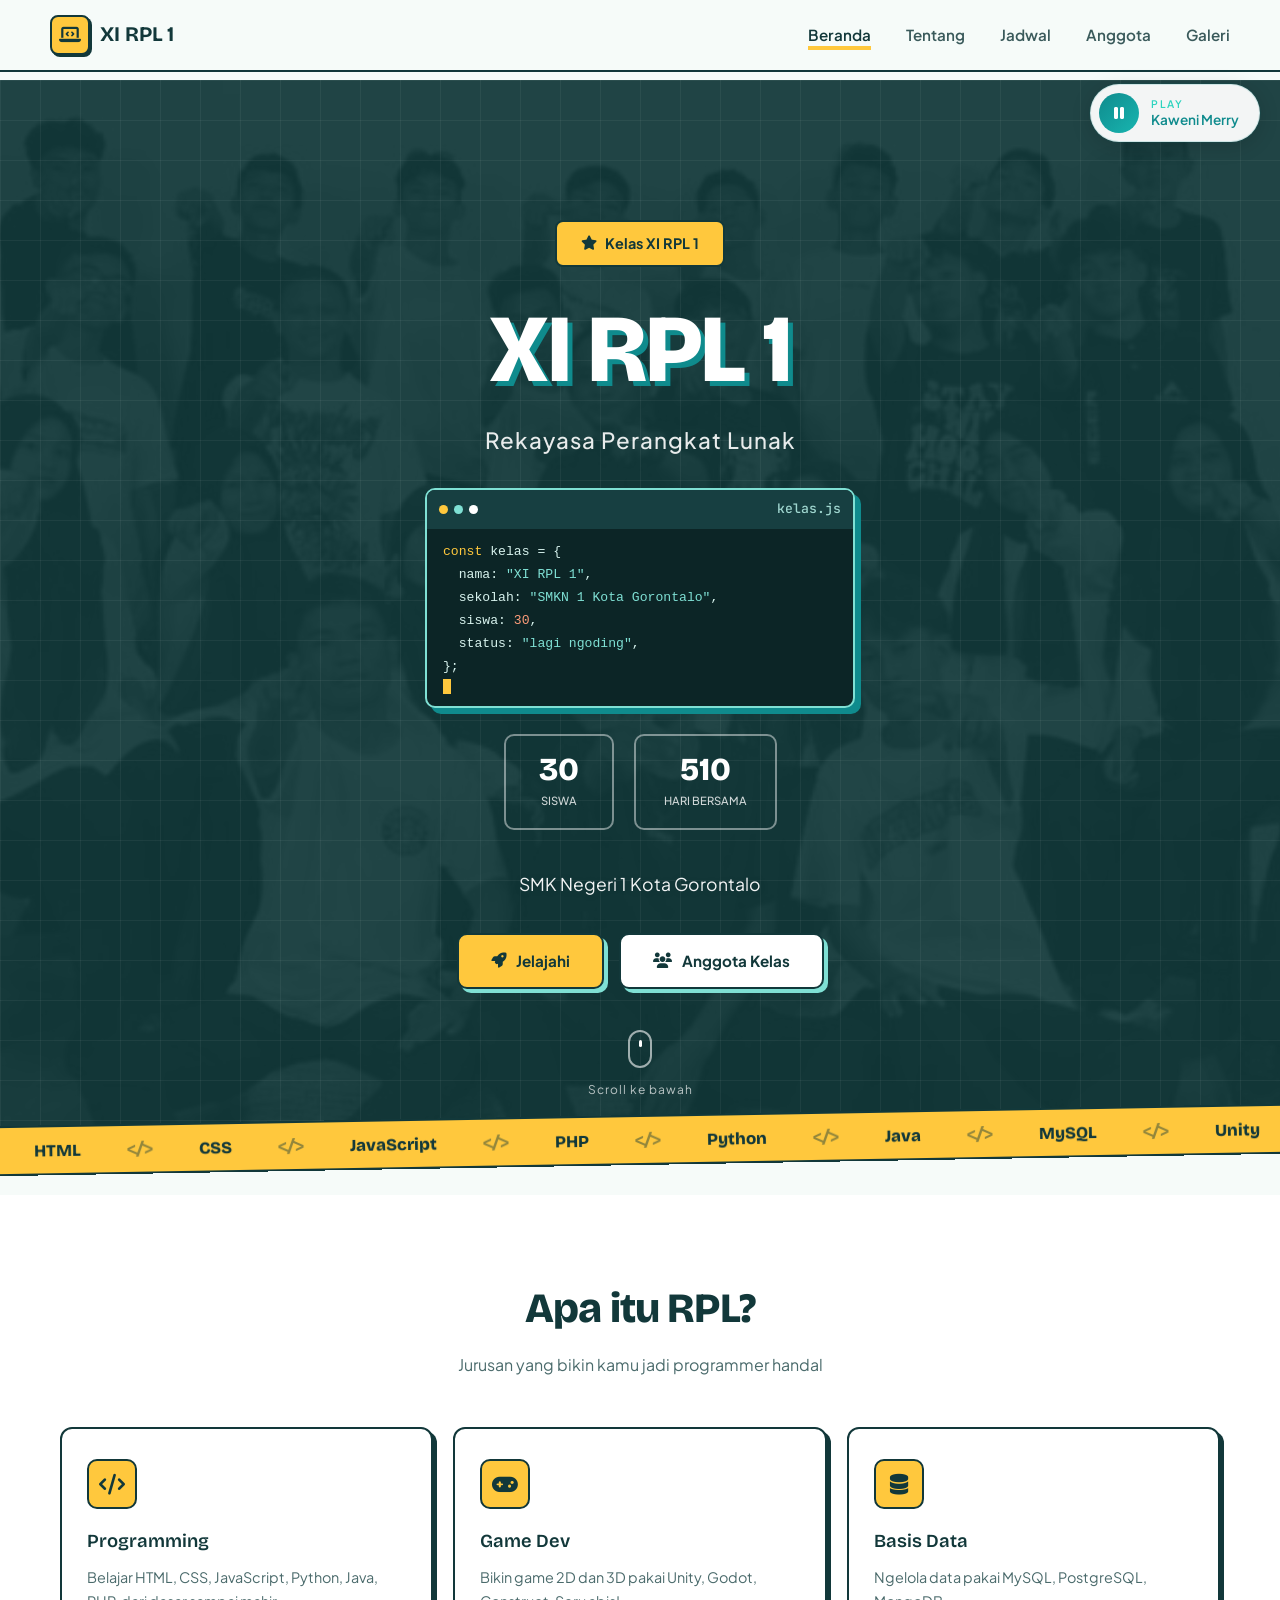
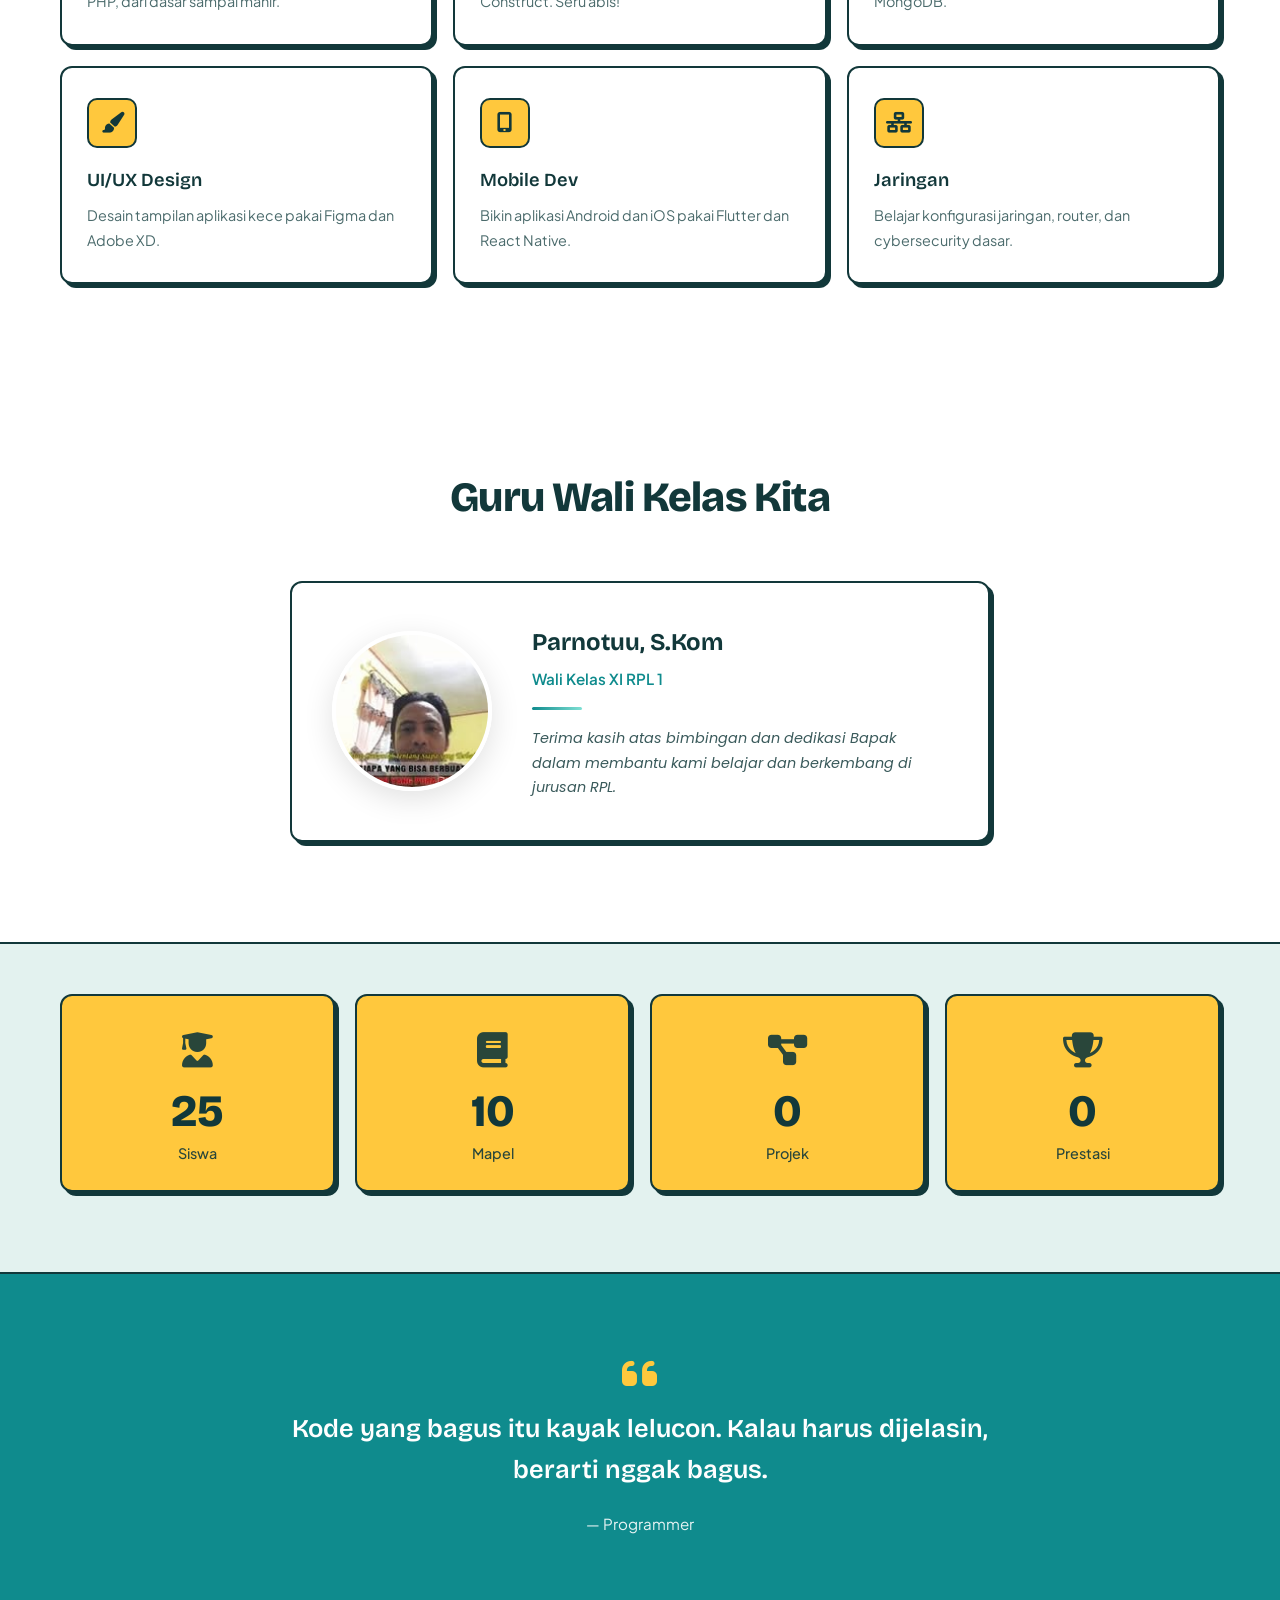
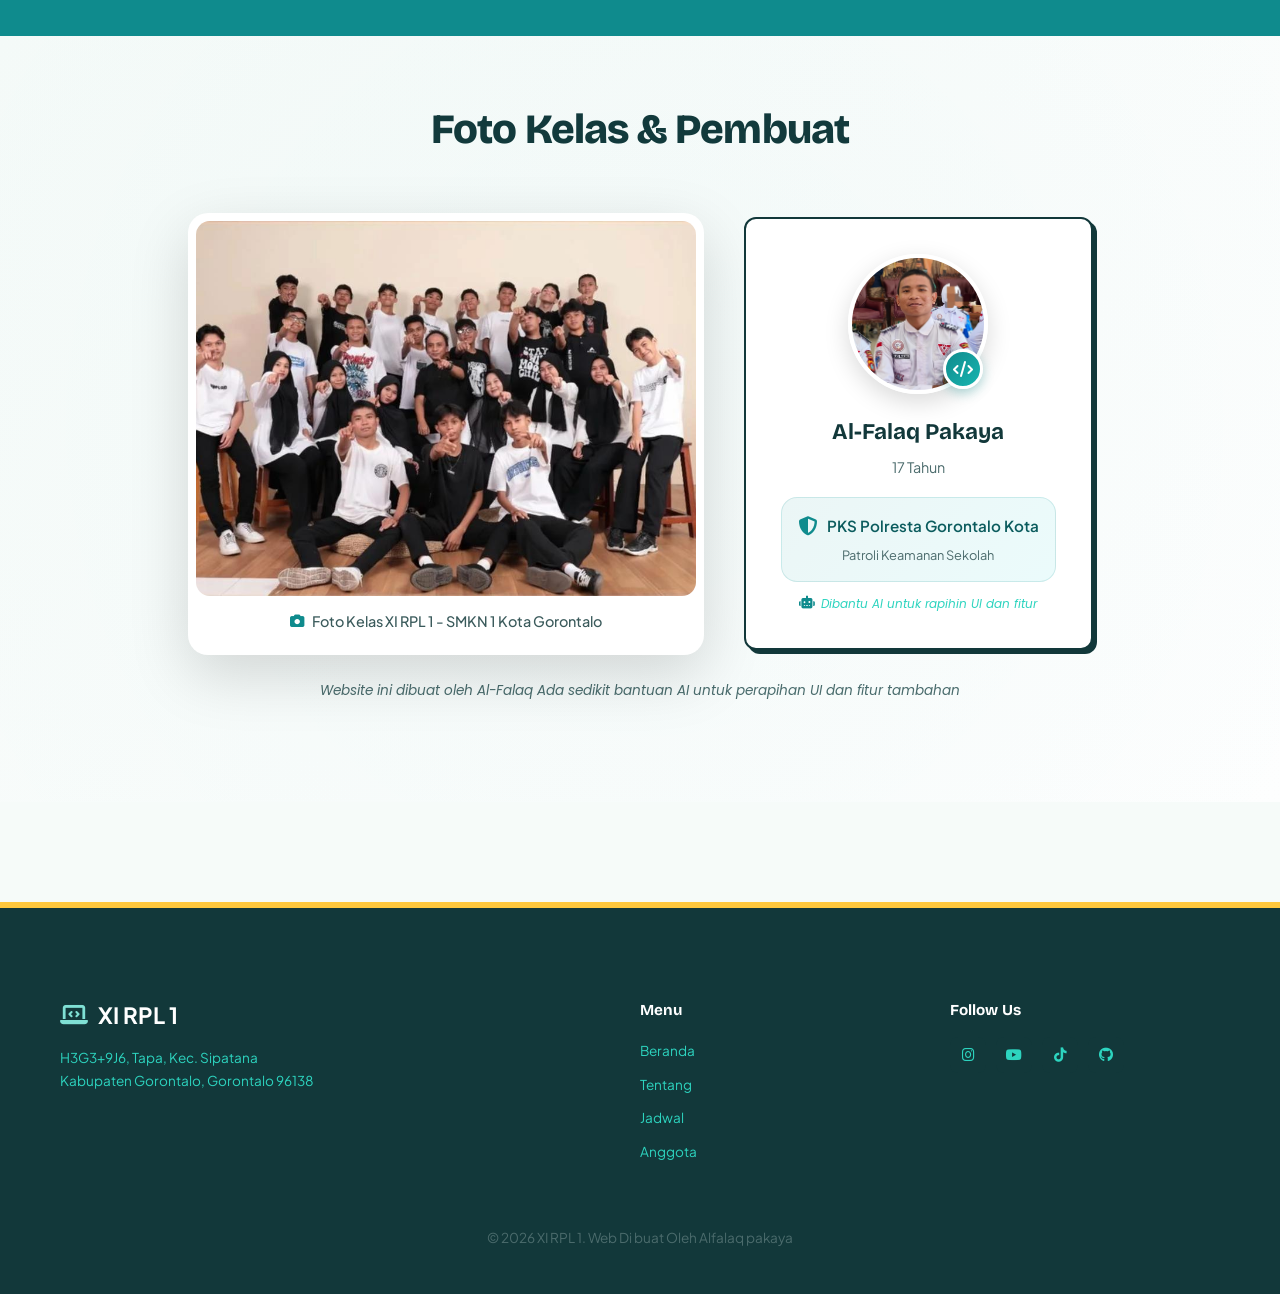
==== commit efa10d4f: "Add files via upload" ====
--- a/index.html
+++ b/index.html
@@ -1,564 +1,1120 @@
-<!DOCTYPE html>
-<html lang="id">
-<head>
-    <meta charset="UTF-8">
-    <meta name="viewport" content="width=device-width, initial-scale=1.0">
-    <title>XI RPL 1 - SMK Negeri 1 Kota Gorontalo</title>
-    <link rel="stylesheet" href="style.css">
-    <link rel="stylesheet" href="theme.css">
-    <link rel="stylesheet" href="https://cdnjs.cloudflare.com/ajax/libs/font-awesome/6.5.1/css/all.min.css">
-</head>
-<body>
-    <!-- Loading Screen -->
-    <div class="loader" id="loader">
-        <div class="loader-content">
-            <div class="loader-spinner"></div>
-            <p>&lt;XI RPL 1 /&gt;</p>
-        </div>
-    </div>
-
-    <!-- Scroll Progress Bar -->
-    <div class="scroll-progress" id="scrollProgress"></div>
-
-    <!-- Music Player -->
-    <div class="music-player" id="musicPlayer">
-        <div class="music-pill" id="musicPill">
-            <div class="music-icon-wrap">
-                <div class="music-icon-circle" id="musicIconCircle">
-                    <i class="fas fa-compact-disc" id="musicIcon"></i>
-                </div>
-            </div>
-            <div class="music-text-wrap">
-                <span class="music-label" id="musicLabel">PLAY</span>
-                <span class="music-song-title" id="musicSongTitle">Kaweni Merry</span>
-            </div>
-        </div>
-        <div class="music-panel" id="musicPanel">
-            <div class="music-panel-header">
-                <div class="music-panel-icon"><i class="fas fa-music"></i></div>
-                <div class="music-panel-info">
-                    <span class="music-panel-title" id="panelTitle">Kaweni Merry</span>
-                    <span class="music-panel-status" id="panelStatus">Click to play</span>
-                </div>
-            </div>
-            <div class="music-visualizer">
-                <div class="visualizer-bar"></div>
-                <div class="visualizer-bar"></div>
-                <div class="visualizer-bar"></div>
-                <div class="visualizer-bar"></div>
-                <div class="visualizer-bar"></div>
-            </div>
-            <div class="music-controls">
-                <button id="prevBtn"><i class="fas fa-backward"></i></button>
-                <button id="playBtn"><i class="fas fa-play"></i></button>
-                <button id="nextBtn"><i class="fas fa-forward"></i></button>
-            </div>
-            <input type="range" class="volume-slider" id="volumeSlider" min="0" max="100" value="50">
-        </div>
-    </div>
-
-    <audio id="bgMusic" loop>
-        <source src="music/lofi-study.mp3" type="audio/mpeg">
-    </audio>
-
-    <!-- Back to Top -->
-    <button class="back-to-top" id="backToTop"><i class="fas fa-arrow-up"></i></button>
-
-    <!-- Navigation -->
-    <nav class="navbar" id="navbar">
-        <div class="nav-brand">
-            <span class="logo-icon"><i class="fas fa-laptop-code"></i></span>
-            <span class="logo-text">XI RPL 1</span>
-        </div>
-        <ul class="nav-menu" id="navMenu">
-            <li><a href="#" class="nav-link active" data-page="home">Beranda</a></li>
-            <li><a href="#" class="nav-link" data-page="about">Tentang</a></li>
-            <li><a href="#" class="nav-link" data-page="schedule">Jadwal</a></li>
-            <li><a href="#" class="nav-link" data-page="members">Anggota</a></li>
-            <li><a href="#" class="nav-link" data-page="gallery">Galeri</a></li>
-        </ul>
-        <div class="hamburger" id="hamburger">
-            <span class="bar"></span>
-            <span class="bar"></span>
-            <span class="bar"></span>
-        </div>
-    </nav>
-
-    <!-- ==================== PAGE: HOME ==================== -->
-    <div class="page active" id="page-home">
-        <!-- Hero -->
-        <section class="hero" id="home">
-            <div class="hero-bg-image"></div>
-            <div class="hero-overlay"></div>
-            <div class="hero-particles" id="heroParticles"></div>
-            <div class="hero-content">
-                <div class="hero-badge" style="margin-top: 20px;"><i class="fas fa-star"></i> Kelas XI RPL 1</div>
-                <h1 class="hero-title"><span class="title-line main-title" data-text="XI RPL 1">XI RPL 1</span></h1>
-                <p class="hero-subtitle">Rekayasa Perangkat Lunak</p>
-                <div class="code-win" aria-hidden="true"><div class="code-bar"><i></i><i></i><i></i><span>kelas.js</span></div><pre class="code-body"><span class="ln" style="--n:15;--d:1.10s"><span class="k">const</span> kelas = {</span><span class="ln" style="--n:19;--d:2.00s">  nama: <span class="s">"XI RPL 1"</span>,</span><span class="ln" style="--n:35;--d:3.10s">  sekolah: <span class="s">"SMKN 1 Kota Gorontalo"</span>,</span><span class="ln" style="--n:12;--d:5.00s">  siswa: <span class="n">30</span>,</span><span class="ln" style="--n:25;--d:5.75s">  status: <span class="s">"lagi ngoding"</span>,</span><span class="ln" style="--n:2;--d:7.15s">};</span><span class="caret"></span></pre></div>
-                <div class="hero-stats-row">
-                    <div class="hero-stat-box">
-                        <span class="hero-stat-num" id="heroSiswa">30</span>
-                        <span class="hero-stat-label">SISWA</span>
-                    </div>
-                    <div class="hero-stat-box">
-                        <span class="hero-stat-num" id="heroHariBersama">0</span>
-                        <span class="hero-stat-label">HARI BERSAMA</span>
-                    </div>
-                </div>
-                <p class="hero-desc" style="margin-top: 10px;">SMK Negeri 1 Kota Gorontalo</p>
-                <div class="hero-buttons">
-                    <a href="#" class="btn btn-primary magnetic-btn" data-page="about"><i class="fas fa-rocket"></i> Jelajahi</a>
-                    <a href="#" class="btn btn-secondary magnetic-btn" data-page="members"><i class="fas fa-users"></i> Anggota Kelas</a>
-                </div>
-            </div>
-            <div class="scroll-indicator-wrapper">
-                <div class="scroll-indicator">
-                    <div class="mouse"><div class="wheel"></div></div>
-                    <span class="scroll-text">Scroll ke bawah</span>
-                </div>
-            </div>
-        </section>
-
-        <div class="marquee" aria-hidden="true"><div class="marquee-track"><span>HTML</span><span>CSS</span><span>JavaScript</span><span>PHP</span><span>Python</span><span>Java</span><span>MySQL</span><span>Unity</span><span>Godot</span><span>Flutter</span><span>Figma</span><span>Git</span><span>HTML</span><span>CSS</span><span>JavaScript</span><span>PHP</span><span>Python</span><span>Java</span><span>MySQL</span><span>Unity</span><span>Godot</span><span>Flutter</span><span>Figma</span><span>Git</span></div></div>
-
-        <!-- About Preview -->
-        <section class="about-section" id="about">
-            <div class="container">
-                <div class="section-header scroll-reveal">
-                    <span class="section-tag">Tentang Kami</span>
-                    <h2 class="section-title">Apa itu <span class="text-toska">RPL?</span></h2>
-                    <p class="section-subtitle">Jurusan yang bikin kamu jadi programmer handal</p>
-                </div>
-                <div class="about-grid">
-                    <div class="about-card scroll-reveal" data-delay="100">
-                        <div class="card-icon"><i class="fas fa-code"></i></div>
-                        <h3>Programming</h3>
-                        <p>Belajar HTML, CSS, JavaScript, Python, Java, PHP, dari dasar sampai mahir.</p>
-                    </div>
-                    <div class="about-card scroll-reveal" data-delay="200">
-                        <div class="card-icon"><i class="fas fa-gamepad"></i></div>
-                        <h3>Game Dev</h3>
-                        <p>Bikin game 2D dan 3D pakai Unity, Godot, Construct. Seru abis!</p>
-                    </div>
-                    <div class="about-card scroll-reveal" data-delay="300">
-                        <div class="card-icon"><i class="fas fa-database"></i></div>
-                        <h3>Basis Data</h3>
-                        <p>Ngelola data pakai MySQL, PostgreSQL, MongoDB.</p>
-                    </div>
-                    <div class="about-card scroll-reveal" data-delay="400">
-                        <div class="card-icon"><i class="fas fa-paint-brush"></i></div>
-                        <h3>UI/UX Design</h3>
-                        <p>Desain tampilan aplikasi kece pakai Figma dan Adobe XD.</p>
-                    </div>
-                    <div class="about-card scroll-reveal" data-delay="500">
-                        <div class="card-icon"><i class="fas fa-mobile-alt"></i></div>
-                        <h3>Mobile Dev</h3>
-                        <p>Bikin aplikasi Android dan iOS pakai Flutter dan React Native.</p>
-                    </div>
-                    <div class="about-card scroll-reveal" data-delay="600">
-                        <div class="card-icon"><i class="fas fa-network-wired"></i></div>
-                        <h3>Jaringan</h3>
-                        <p>Belajar konfigurasi jaringan, router, dan cybersecurity dasar.</p>
-                    </div>
-                </div>
-            </div>
-        </section>
-
-        <!-- Wali Kelas -->
-        <section class="teacher-section" id="teacher">
-            <div class="container">
-                <div class="section-header scroll-reveal">
-                    <span class="section-tag">Wali Kelas</span>
-                    <h2 class="section-title">Guru Wali Kelas <span class="text-toska">Kita</span></h2>
-                </div>
-                <div class="teacher-wrapper scroll-reveal">
-                    <div class="teacher-card">
-                        <div class="teacher-photo-wrap">
-                            <img src="images/parnoto.jpg" alt="Parnotuu, S.Kom" class="teacher-photo">
-                        </div>
-                        <div class="teacher-info">
-                            <h3 class="teacher-name">Parnotuu, S.Kom</h3>
-                            <p class="teacher-title">Wali Kelas XI RPL 1</p>
-                            <div class="teacher-divider"></div>
-                            <p class="teacher-desc">Terima kasih atas bimbingan dan dedikasi Bapak dalam membantu kami belajar dan berkembang di jurusan RPL.</p>
-                        </div>
-                    </div>
-                </div>
-            </div>
-        </section>
-
-        <!-- Stats -->
-        <section class="stats-section" id="stats">
-            <div class="container">
-                <div class="stats-grid">
-                    <div class="stat-item scroll-reveal">
-                        <div class="stat-icon"><i class="fas fa-user-graduate"></i></div>
-                        <div class="stat-number" data-target="30">0</div>
-                        <div class="stat-label">Siswa</div>
-                    </div>
-                    <div class="stat-item scroll-reveal" data-delay="100">
-                        <div class="stat-icon"><i class="fas fa-book"></i></div>
-                        <div class="stat-number" data-target="12">0</div>
-                        <div class="stat-label">Mapel</div>
-                    </div>
-                    <div class="stat-item scroll-reveal" data-delay="200">
-                        <div class="stat-icon"><i class="fas fa-project-diagram"></i></div>
-                        <div class="stat-number" data-target="0">0</div>
-                        <div class="stat-label">Projek</div>
-                    </div>
-                    <div class="stat-item scroll-reveal" data-delay="300">
-                        <div class="stat-icon"><i class="fas fa-trophy"></i></div>
-                        <div class="stat-number" data-target="0">0</div>
-                        <div class="stat-label">Prestasi</div>
-                    </div>
-                </div>
-            </div>
-        </section>
-
-        <!-- Quote -->
-        <section class="quote-section">
-            <div class="container">
-                <div class="quote-box scroll-reveal">
-                    <i class="fas fa-quote-left quote-icon"></i>
-                    <p class="quote-text">Kode yang bagus itu kayak lelucon. Kalau harus dijelasin, berarti nggak bagus.</p>
-                    <div class="quote-author"><span>— Programmer </span></div>
-                </div>
-            </div>
-        </section>
-
-        <!-- Pembuat & Foto Kelas -->
-        <section class="creator-section" id="creator">
-            <div class="container">
-                <div class="section-header scroll-reveal">
-                    <span class="section-tag">Tentang Website</span>
-                    <h2 class="section-title">Foto Kelas & <span class="text-toska">Pembuat</span></h2>
-                </div>
-                <div class="creator-wrapper">
-                    <!-- Foto Kelas -->
-                    <div class="class-photo-box scroll-reveal" data-delay="100">
-                        <div class="photo-frame">
-                            <img src="images/kelas.jpg" alt="Foto Kelas XI RPL 1" class="class-photo">
-                            <div class="photo-caption">
-                                <i class="fas fa-camera"></i>
-                                <span>Foto Kelas XI RPL 1 - SMKN 1 Kota Gorontalo</span>
-                            </div>
-                        </div>
-                    </div>
-                    <!-- Info Pembuat -->
-                    <div class="creator-info-box scroll-reveal" data-delay="200">
-                        <div class="creator-card">
-                            <div class="creator-photo-wrap">
-                                <img src="images/pembuat.jpg" alt="Al-Falaq Pakaya" class="creator-photo">
-                                <div class="creator-badge"><i class="fas fa-code"></i></div>
-                            </div>
-                            <div class="creator-details">
-                                <h3 class="creator-name">Al-Falaq Pakaya</h3>
-                                <p class="creator-age">17 Tahun</p>
-                                <div class="creator-org">
-                                    <div class="org-badge">
-                                        <i class="fas fa-shield-alt"></i>
-                                        <span>PKS Polresta Gorontalo Kota</span>
-                                    </div>
-                                    <p class="org-desc">Patroli Keamanan Sekolah</p>
-                                </div>
-                                <p class="creator-note"><i class="fas fa-robot"></i> Dibantu AI untuk rapihin UI dan fitur</p>
-                            </div>
-                        </div>
-                    </div>
-                </div>
-                <p class="creator-thanks">Website ini dibuat oleh Al-Falaq Ada sedikit bantuan AI untuk perapihan UI dan fitur tambahan</p>
-            </div>
-        </section>
-    </div>
-
-    <!-- ==================== PAGE: SCHEDULE ==================== -->
-    <div class="page" id="page-schedule">
-        <div class="page-header">
-            <div class="container">
-                <span class="section-tag">Jadwal</span>
-                <h2 class="section-title">Jangan <span class="text-toska">Lupa!</span></h2>
-                <p class="section-subtitle">Catat jadwalnya biar Tida mo Lupa</p>
-            </div>
-        </div>
-        <div class="container">
-            <!-- Jadwal Pelajaran -->
-            <div class="schedule-wrapper scroll-reveal">
-                <h3 class="page-section-title"><i    class="fas fa-book"></i>      Jadwal Pelajaran</h3>
-                <div class="schedule-tabs">
-                    <button class="tab-btn active" data-tab="senin"><i class="fas fa-calendar-day"></i> Senin</button>
-                    <button class="tab-btn" data-tab="selasa"><i class="fas fa-calendar-day"></i> Selasa</button>
-                    <button class="tab-btn" data-tab="rabu"><i class="fas fa-calendar-day"></i> Rabu</button>
-                    <button class="tab-btn" data-tab="kamis"><i class="fas fa-calendar-day"></i> Kamis</button>
-                    <button class="tab-btn" data-tab="jumat"><i class="fas fa-calendar-day"></i> Jumat</button>
-                </div>
-                <div class="schedule-content">
-                    <div class="tab-panel active" id="senin">
-                        <div class="schedule-list">
-                            <div class="schedule-row"><div class="schedule-time">07:00 - 09:00</div><div class="schedule-subject">DDK</div><div class="schedule-teacher"><i class="fas fa-chalkboard-teacher"></i> Pak Parno</div><div class="schedule-room"><i class="fas fa-door-open"></i> Lab 1</div></div>
-                            <div class="schedule-row"><div class="schedule-time">09:30 - 11:00</div><div class="schedule-subject">Matematika</div><div class="schedule-teacher"><i class="fas fa-chalkboard-teacher"></i>Ibu Asma</div><div class="schedule-room"><i class="fas fa-door-open"></i> Kelas</div></div>
-                            <div class="schedule-row"><div class="schedule-time">11:00 - 12:30</div><div class="schedule-subject">Pendidikan Agama Islam</div><div class="schedule-teacher"><i class="fas fa-chalkboard-teacher"></i> Pak Halim</div><div class="schedule-room"><i class="fas fa-door-open"></i> Kelas</div></div>
-                        </div>
-                    </div>
-                    <div class="tab-panel" id="selasa">
-                        <div class="schedule-list">
-                            <div class="schedule-row"><div class="schedule-time">07:00 - 09:30</div><div class="schedule-subject">Bahasa Inggris</div><div class="schedule-teacher"><i class="fas fa-chalkboard-teacher"></i> Mem Fera</div><div class="schedule-room"><i class="fas fa-door-open"></i> Lab 2</div></div>
-                            <div class="schedule-row"><div class="schedule-time">10:00 - 12:00</div><div class="schedule-subject">PJOK</div><div class="schedule-teacher"><i class="fas fa-chalkboard-teacher"></i> Pak Rahmat</div><div class="schedule-room"><i class="fas fa-door-open"></i> Lab Desain</div></div>
-                            <div class="schedule-row"><div class="schedule-time">10:00 - 12:00</div><div class="schedule-subject">PKN</div><div class="schedule-teacher"><i class="fas fa-chalkboard-teacher"></i> Pak Erwin</div><div class="schedule-room"><i class="fas fa-door-open"></i> Lab Desain</div></div>
-                            <div class="schedule-row"><div class="schedule-time">10:00 - 12:00</div><div class="schedule-subject">IPAS</div><div class="schedule-teacher"><i class="fas fa-chalkboard-teacher"></i> Ibu Ira</div><div class="schedule-room"><i class="fas fa-door-open"></i> Lab Desain</div></div>
-                        </div>
-                    </div>
-                    <div class="tab-panel" id="rabu">
-                        <div class="schedule-list">
-                            <div class="schedule-row"><div class="schedule-time">07:00 - 10:00</div><div class="schedule-subject">Matematika</div><div class="schedule-teacher"><i class="fas fa-chalkboard-teacher"></i> Ibu asma</div><div class="schedule-room"><i class="fas fa-door-open"></i> Lab 1</div></div>
-                            <div class="schedule-row"><div class="schedule-time">10:30 - 12:00</div><div class="schedule-subject">DDK</div><div class="schedule-teacher"><i class="fas fa-chalkboard-teacher"></i> Pak parno</div><div class="schedule-room"><i class="fas fa-door-open"></i> Kelas</div></div>
-                            <div class="schedule-row"><div class="schedule-time">10:00 - 12:00</div><div class="schedule-subject">Informatika</div><div class="schedule-teacher"><i class="fas fa-chalkboard-teacher"></i> Pak Heri</div><div class="schedule-room"><i class="fas fa-door-open"></i> Lab Desain</div></div>
-                        </div>
-                    </div>
-                    <div class="tab-panel" id="kamis">
-                        <div class="schedule-list">
-                            <div class="schedule-row"><div class="schedule-time">07:00 - 09:30</div><div class="schedule-subject">DDK</div><div class="schedule-teacher"><i class="fas fa-chalkboard-teacher"></i> Pak Parno</div><div class="schedule-room"><i class="fas fa-door-open"></i> Lab Game</div></div>
-                            <div class="schedule-row"><div class="schedule-time">10:00 - 11:30</div><div class="schedule-subject">Bahasa Inggris</div><div class="schedule-teacher"><i class="fas fa-chalkboard-teacher"></i> Bu Fera</div><div class="schedule-room"><i class="fas fa-door-open"></i> Kelas</div></div>
-                            <div class="schedule-row"><div class="schedule-time">10:00 - 12:00</div><div class="schedule-subject">Seni Budaya</div><div class="schedule-teacher"><i class="fas fa-chalkboard-teacher"></i> Ibu Karmila</div><div class="schedule-room"><i class="fas fa-door-open"></i> Lab Desain</div></div>
-                            <div class="schedule-row"><div class="schedule-time">10:00 - 12:00</div><div class="schedule-subject">Sejarah</div><div class="schedule-teacher"><i class="fas fa-chalkboard-teacher"></i> Ibu Novita</div><div class="schedule-room"><i class="fas fa-door-open"></i> Lab Desain</div></div>
-                        </div>
-                    </div>
-                    <div class="tab-panel" id="jumat">
-                        <div class="schedule-list">
-                            <div class="schedule-row"><div class="schedule-time">07:00 - 09:00</div><div class="schedule-subject">IPAS</div><div class="schedule-teacher"><i class="fas fa-chalkboard-teacher"></i> Bu Ira</div><div class="schedule-room"><i class="fas fa-door-open"></i> Workshop</div></div>
-                            <div class="schedule-row"><div class="schedule-time">09:30 - 11:00</div><div class="schedule-subject">Bahasa Indonesia</div><div class="schedule-teacher"><i class="fas fa-chalkboard-teacher"></i> Pak Risman</div><div class="schedule-room"><i class="fas fa-door-open"></i> Kelas</div></div>
-                            <div class="schedule-row"><div class="schedule-time">10:00 - 12:00</div><div class="schedule-subject">KKA</div><div class="schedule-teacher"><i class="fas fa-chalkboard-teacher"></i> Ibu Yati</div><div class="schedule-room"><i class="fas fa-door-open"></i> Lab Desain</div></div>
-                        </div>
-                    </div>
-                </div>
-            </div>
-
-            <!-- Jadwal Piket -->
-            <div class="piket-wrapper scroll-reveal">
-                <h3 class="page-section-title"><i class="fas fa-broom"></i> Jadwal Piket Kelas</h3>
-                <div class="piket-grid">
-                    <div class="piket-card" data-day="senin">
-                        <div class="piket-header">
-                            <div class="piket-day">Senin</div>
-                            <div class="piket-icon"><i class="fas fa-sun"></i></div>
-                        </div>
-                        <div class="piket-members">
-                            <div class="piket-avatar" style="background: linear-gradient(135deg, #008B8B, #00CED1);">IS</div>
-                            <div class="piket-avatar" style="background: linear-gradient(135deg, #20B2AA, #48D1CC);">SL</div>
-                            <div class="piket-avatar" style="background: linear-gradient(135deg, #008B8B, #5F9EA0);">AF</div>
-                            <div class="piket-avatar" style="background: linear-gradient(135deg, #00CED1, #40E0D0);">AB</div>
-                            <div class="piket-avatar" style="background: linear-gradient(135deg, #008B8B, #20B2AA);">AF</div>
-                            <div class="piket-avatar" style="background: linear-gradient(135deg, #5F9EA0, #00CED1);">AL</div>
-                            <div class="piket-avatar" style="background: linear-gradient(135deg, #5F9EA0, #00CED1);">AH</div>
-                        </div>
-                        <div class="piket-names">Iskandar, Salam, Fatur, Abrar, Alfurkan, Aldhifo, Ain Hasan</div>
-                    </div>
-                    <div class="piket-card" data-day="selasa">
-                        <div class="piket-header">
-                            <div class="piket-day">Selasa</div>
-                            <div class="piket-icon"><i class="fas fa-cloud-sun"></i></div>
-                        </div>
-                        <div class="piket-members">
-                            <div class="piket-avatar" style="background: linear-gradient(135deg, #40E0D0, #48D1CC);">AB</div>
-                            <div class="piket-avatar" style="background: linear-gradient(135deg, #008B8B, #00CED1);">AH</div>
-                            <div class="piket-avatar" style="background: linear-gradient(135deg, #20B2AA, #48D1CC);">IF</div>
-                            <div class="piket-avatar" style="background: linear-gradient(135deg, #008B8B, #5F9EA0);">AT</div>
-                            <div class="piket-avatar" style="background: linear-gradient(135deg, #00CED1, #40E0D0);">IB</div>
-                            <div class="piket-avatar" style="background: linear-gradient(135deg, #008B8B, #20B2AA);">AF</div>
-                            <div class="piket-avatar" style="background: linear-gradient(135deg, #5F9EA0, #00CED1);">NA</div>
-                        </div>
-                        <div class="piket-names">Kube, Abdulrahman, Ikbal, alTuu, Baim, Rafy, Nadita</div>
-                    </div>
-                    <div class="piket-card" data-day="rabu">
-                        <div class="piket-header">
-                            <div class="piket-day">Rabu</div>
-                            <div class="piket-icon"><i class="fas fa-cloud"></i></div>
-                        </div>
-                        <div class="piket-members">
-                            <div class="piket-avatar" style="background: linear-gradient(135deg, #5F9EA0, #00CED1);">KF</div>
-                            <div class="piket-avatar" style="background: linear-gradient(135deg, #40E0D0, #48D1CC);">AC</div>
-                            <div class="piket-avatar" style="background: linear-gradient(135deg, #008B8B, #00CED1);">CF</div>
-                            <div class="piket-avatar" style="background: linear-gradient(135deg, #20B2AA, #48D1CC);">RT</div>
-                            <div class="piket-avatar" style="background: linear-gradient(135deg, #008B8B, #5F9EA0);">AY</div>
-                            <div class="piket-avatar" style="background: linear-gradient(135deg, #00CED1, #40E0D0);">AZ</div>
-                            <div class="piket-avatar" style="background: linear-gradient(135deg, #5F9EA0, #00CED1);">AP</div>
-                        </div>
-                        <div class="piket-names">Kaaf, Aryan, Afgan, Rifandi, Adly, Zuhri, Alfalaq</div>
-                    </div>
-                    <div class="piket-card" data-day="kamis">
-                        <div class="piket-header">
-                            <div class="piket-day">Kamis</div>
-                            <div class="piket-icon"><i class="fas fa-cloud-rain"></i></div>
-                        </div>
-                        <div class="piket-members">
-                            <div class="piket-avatar" style="background: linear-gradient(135deg, #008B8B, #20B2AA);">EG</div>
-                            <div class="piket-avatar" style="background: linear-gradient(135deg, #5F9EA0, #00CED1);">FD</div>
-                            <div class="piket-avatar" style="background: linear-gradient(135deg, #40E0D0, #48D1CC);">FH</div>
-                            <div class="piket-avatar" style="background: linear-gradient(135deg, #008B8B, #00CED1);">AJ</div>
-                            <div class="piket-avatar" style="background: linear-gradient(135deg, #20B2AA, #48D1CC);">AN</div>
-                            <div class="piket-avatar" style="background: linear-gradient(135deg, #008B8B, #5F9EA0);">AS</div>
-                            <div class="piket-avatar" style="background: linear-gradient(135deg, #5F9EA0, #00CED1);">HA</div>
-                        </div>
-                        <div class="piket-names">Egha, Fadel, Fahri, Arjil, Alim, Amelianti, Aditya</div>
-                    </div>
-                    <div class="piket-card" data-day="jumat">
-                        <div class="piket-header">
-                            <div class="piket-day">Jumat</div>
-                            <div class="piket-icon"><i class="fas fa-star"></i></div>
-                        </div>
-                        <div class="piket-members">
-                            <div class="piket-avatar" style="background: linear-gradient(135deg, #00CED1, #40E0D0);">CT</div>
-                            <div class="piket-avatar" style="background: linear-gradient(135deg, #008B8B, #20B2AA);">CV</div>
-                            <div class="piket-avatar" style="background: linear-gradient(135deg, #5F9EA0, #00CED1);">FD</div>
-                            <div class="piket-avatar" style="background: linear-gradient(135deg, #40E0D0, #48D1CC);">AN</div>
-                            <div class="piket-avatar" style="background: linear-gradient(135deg, #008B8B, #00CED1);">CM</div>
-                            <div class="piket-avatar" style="background: linear-gradient(135deg, #20B2AA, #48D1CC);">DV</div>
-                            <div class="piket-avatar" style="background: linear-gradient(135deg, #5F9EA0, #00CED1);">MF</div>
-                            <div class="piket-avatar" style="background: linear-gradient(135deg, #5F9EA0, #00CED1);">AK</div>
-                        </div>
-                        <div class="piket-names">Citra, Calvin, Fadliah, Arofah, Jimmy, Valen, Marham, Afief</div>
-                    </div>
-                    <div class="piket-card weekend" data-day="sabtu-minggu">
-                        <div class="piket-header">
-                            <div class="piket-day">Sabtu & Minggu</div>
-                            <div class="piket-icon"><i class="fas fa-moon"></i></div>
-                        </div>
-                        <div class="piket-members center">
-                            <div class="piket-avatar large" style="background: linear-gradient(135deg, #008B8B, #00CED1);">🎉</div>
-                        </div>
-                        <div class="piket-names weekend-text">Libur Piket!</div>
-                    </div>
-                </div>
-            </div>
-        </div>
-    </div>
-
-    <!-- ==================== PAGE: MEMBERS ==================== -->
-    <div class="page" id="page-members">
-        <div class="page-header">
-            <div class="container">
-                <span class="section-tag">Anggota</span>
-                <h2 class="section-title">Kenalan <span class="text-toska">Yuk!</span></h2>
-                <p class="section-subtitle">30 siswa torang</p>
-            </div>
-        </div>
-        <div class="container">
-            <div class="members-grid">
-                <div class="member-card scroll-reveal"><div class="member-avatar" style="background: linear-gradient(135deg, #008B8B, #00CED1);">AR</div><h4>Ananda Rafy Tampilang</h4><span class="member-role">Ketua Kelas</span></div>
-                <div class="member-card scroll-reveal" data-delay="50"><div class="member-avatar" style="background: linear-gradient(135deg, #20B2AA, #48D1CC);">AD</div><h4>Adly Yansya</h4><span class="member-role">Wakil Ketua</span></div>
-                <div class="member-card scroll-reveal" data-delay="100"><div class="member-avatar" style="background: linear-gradient(135deg, #008B8B, #5F9EA0);">CT</div><h4>Citra</h4><span class="member-role">Sekretaris</span></div>
-                <div class="member-card scroll-reveal" data-delay="150"><div class="member-avatar" style="background: linear-gradient(135deg, #00CED1, #40E0D0);">KF</div><h4>Kaaf</h4><span class="member-role">Bendahara</span></div>
-                <div class="member-card scroll-reveal" data-delay="200"><div class="member-avatar" style="background: linear-gradient(135deg, #008B8B, #20B2AA);">AB</div><h4>Abrar </h4><span class="member-role">Anggota</span></div>
-                <div class="member-card scroll-reveal" data-delay="250"><div class="member-avatar" style="background: linear-gradient(135deg, #5F9EA0, #00CED1);">AL</div><h4>AlFurkon</h4><span class="member-role">Anggota</span></div>
-                <div class="member-card scroll-reveal" data-delay="300"><div class="member-avatar" style="background: linear-gradient(135deg, #40E0D0, #48D1CC);">AD</div><h4>Aditya</h4><span class="member-role">Anggota</span></div>
-                <div class="member-card scroll-reveal" data-delay="350"><div class="member-avatar" style="background: linear-gradient(135deg, #008B8B, #00CED1);">AF</div><h4>Afgan</h4><span class="member-role">Anggota</span></div>
-            </div>
-            <div class="members-more scroll-reveal"><p>Dan 22 siswa lainnya...</p></div>
-        </div>
-    </div>
-
-    <!-- ==================== PAGE: GALLERY ==================== -->
-    <div class="page" id="page-gallery">
-        <div class="page-header">
-            <div class="container">
-                <span class="section-tag">Galeri</span>
-                <h2 class="section-title">Momen <span class="text-toska">Seru</span></h2>
-                <p class="section-subtitle">Foto-foto kegiatan kelas kita</p>
-            </div>
-        </div>
-        <div class="container">
-            <div class="gallery-grid">
-                <div class="gallery-item scroll-reveal" onclick="openLightbox(this)">
-                    <img src="images/belajar-bareng.jpg" alt="Belajar Bareng">
-                    <div class="gallery-overlay"><div class="gallery-info"><h4>Belajar Bareng</h4><p><i class="fas fa-calendar"></i> 15 Jan 2026</p></div></div>
-                </div>
-                <div class="gallery-item scroll-reveal" data-delay="100" onclick="openLightbox(this)">
-                    <img src="images/coding-session.jpg" alt="Coding Session">
-                    <div class="gallery-overlay"><div class="gallery-info"><h4>Coding Session</h4><p><i class="fas fa-calendar"></i> 20 Jan 2026</p></div></div>
-                </div>
-                <div class="gallery-item scroll-reveal" data-delay="200" onclick="openLightbox(this)">
-                    <img src="images/praktikum.jpg" alt="Praktikum Lab">
-                    <div class="gallery-overlay"><div class="gallery-info"><h4>Praktikum Lab</h4><p><i class="fas fa-calendar"></i> 25 Jan 2026</p></div></div>
-                </div>
-                <div class="gallery-item scroll-reveal" data-delay="300" onclick="openLightbox(this)">
-                    <img src="images/presentasi-projek.jpg" alt="Presentasi Projek">
-                    <div class="gallery-overlay"><div class="gallery-info"><h4>Presentasi Projek</h4><p><i class="fas fa-calendar"></i> 1 Feb 2026</p></div></div>
-                </div>
-                <div class="gallery-item scroll-reveal" data-delay="400" onclick="openLightbox(this)">
-                    <img src="images/kegiatan-outdoor.jpg" alt="Kegiatan Outdoor">
-                    <div class="gallery-overlay"><div class="gallery-info"><h4>Kegiatan Outdoor</h4><p><i class="fas fa-calendar"></i> 10 Feb 2026</p></div></div>
-                </div>
-                <div class="gallery-item scroll-reveal" data-delay="500" onclick="openLightbox(this)">
-                    <img src="images/diskusi-kelompok.jpg" alt="Diskusi Kelompok">
-                    <div class="gallery-overlay"><div class="gallery-info"><h4>Diskusi Kelompok</h4><p><i class="fas fa-calendar"></i> 15 Feb 2026</p></div></div>
-                </div>
-            </div>
-        </div>
-    </div>
-
-    <!-- Footer -->
-    <footer class="footer">
-        <div class="wave-container">
-            <svg class="wave" viewBox="0 0 1440 120" fill="none"><path d="M0 120L60 110C120 100 240 80 360 70C480 60 600 60 720 65C840 70 960 80 1080 85C1200 90 1320 90 1380 90L1440 90V120H1380C1320 120 1200 120 1080 120C960 120 840 120 720 120C600 120 480 120 360 120C240 120 120 120 60 120H0Z" fill="#0f172a"/></svg>
-        </div>
-        <div class="container">
-            <div class="footer-content">
-                <div class="footer-brand">
-                    <div class="footer-logo"><i class="fas fa-laptop-code"></i> XI RPL 1</div>
-                    <p>H3G3+9J6, Tapa, Kec. Sipatana<br>Kabupaten Gorontalo, Gorontalo 96138</p>
-                </div>
-                <div class="footer-links">
-                    <h4>Menu</h4>
-                    <ul>
-                        <li><a href="#" data-page="home">Beranda</a></li>
-                        <li><a href="#" data-page="about">Tentang</a></li>
-                        <li><a href="#" data-page="schedule">Jadwal</a></li>
-                        <li><a href="#" data-page="members">Anggota</a></li>
-                    </ul>
-                </div>
-                <div class="footer-social">
-                    <h4>Follow Us</h4>
-                    <div class="social-icons">
-                        <a href="#" class="social-icon"><i class="fab fa-instagram"></i></a>
-                        <a href="#" class="social-icon"><i class="fab fa-youtube"></i></a>
-                        <a href="#" class="social-icon"><i class="fab fa-tiktok"></i></a>
-                        <a href="#" class="social-icon"><i class="fab fa-github"></i></a>
-                    </div>
-                </div>
-            </div>
-            <div class="footer-bottom">
-                <p>&copy; 2026 XI RPL 1. Web Di buat Oleh Alfalaq pakaya</p>
-            </div>
-        </div>
-    </footer>
-
-    <!-- Lightbox -->
-    <div class="lightbox" id="lightbox" onclick="closeLightbox()">
-        <button class="lightbox-close"><i class="fas fa-times"></i></button>
-        <img src="" alt="Full view" id="lightboxImg">
-    </div>
-
-    <!-- Bottom Tab Navigation -->
-    <div class="bottom-tabs" id="bottomTabs">
-        <a href="#" class="bottom-tab active" data-page="home">
-            <i class="fas fa-home"></i>
-            <span>Beranda</span>
-        </a>
-        <a href="#" class="bottom-tab" data-page="schedule">
-            <i class="fas fa-calendar-alt"></i>
-            <span>Jadwal</span>
-        </a>
-        <a href="#" class="bottom-tab" data-page="members">
-            <i class="fas fa-users"></i>
-            <span>Anggota</span>
-        </a>
-        <a href="#" class="bottom-tab" data-page="gallery">
-            <i class="fas fa-images"></i>
-            <span>Galeri</span>
-        </a>
-    </div>
-
-    <script src="script.js"></script>
-    <script src="theme.js"></script>
-</body>
+<!DOCTYPE html>+
+<html lang="id">+
+<head>+
+    <meta charset="UTF-8">+
+    <meta name="viewport" content="width=device-width, initial-scale=1.0">+
+    <title>XI RPL 1 - SMK Negeri 1 Kota Gorontalo</title>+
+    <link rel="stylesheet" href="style.css">+
+    <link rel="stylesheet" href="https://cdnjs.cloudflare.com/ajax/libs/font-awesome/6.5.1/css/all.min.css">+
+</head>+
+<body>+
+    <!-- Loading Screen -->+
+    <div class="loader" id="loader">+
+        <div class="loader-content">+
+            <div class="loader-spinner"></div>+
+            <p>&lt;XI RPL 1 /&gt;</p>+
+        </div>+
+    </div>+
++
+    <!-- Scroll Progress Bar -->+
+    <div class="scroll-progress" id="scrollProgress"></div>+
++
+    <!-- Music Player -->+
+    <div class="music-player" id="musicPlayer">+
+        <div class="music-pill" id="musicPill">+
+            <div class="music-icon-wrap">+
+                <div class="music-icon-circle" id="musicIconCircle">+
+                    <i class="fas fa-compact-disc" id="musicIcon"></i>+
+                </div>+
+            </div>+
+            <div class="music-text-wrap">+
+                <span class="music-label" id="musicLabel">PLAY</span>+
+                <span class="music-song-title" id="musicSongTitle">Kaweni Merry</span>+
+            </div>+
+        </div>+
+        <div class="music-panel" id="musicPanel">+
+            <div class="music-panel-header">+
+                <div class="music-panel-icon"><i class="fas fa-music"></i></div>+
+                <div class="music-panel-info">+
+                    <span class="music-panel-title" id="panelTitle">Kaweni Merry</span>+
+                    <span class="music-panel-status" id="panelStatus">Click to play</span>+
+                </div>+
+            </div>+
+            <div class="music-visualizer">+
+                <div class="visualizer-bar"></div>+
+                <div class="visualizer-bar"></div>+
+                <div class="visualizer-bar"></div>+
+                <div class="visualizer-bar"></div>+
+                <div class="visualizer-bar"></div>+
+            </div>+
+            <div class="music-controls">+
+                <button id="prevBtn"><i class="fas fa-backward"></i></button>+
+                <button id="playBtn"><i class="fas fa-play"></i></button>+
+                <button id="nextBtn"><i class="fas fa-forward"></i></button>+
+            </div>+
+            <input type="range" class="volume-slider" id="volumeSlider" min="0" max="100" value="50">+
+        </div>+
+    </div>+
++
+    <audio id="bgMusic" loop>+
+        <source src="music/lofi-study.mp3" type="audio/mpeg">+
+    </audio>+
++
+    <!-- Back to Top -->+
+    <button class="back-to-top" id="backToTop"><i class="fas fa-arrow-up"></i></button>+
++
+    <!-- Navigation -->+
+    <nav class="navbar" id="navbar">+
+        <div class="nav-brand">+
+            <span class="logo-icon"><i class="fas fa-laptop-code"></i></span>+
+            <span class="logo-text">XI RPL 1</span>+
+        </div>+
+        <ul class="nav-menu" id="navMenu">+
+            <li><a href="#" class="nav-link active" data-page="home">Beranda</a></li>+
+            <li><a href="#" class="nav-link" data-page="about">Tentang</a></li>+
+            <li><a href="#" class="nav-link" data-page="schedule">Jadwal</a></li>+
+            <li><a href="#" class="nav-link" data-page="members">Anggota</a></li>+
+            <li><a href="#" class="nav-link" data-page="gallery">Galeri</a></li>+
+        </ul>+
+        <div class="hamburger" id="hamburger">+
+            <span class="bar"></span>+
+            <span class="bar"></span>+
+            <span class="bar"></span>+
+        </div>+
+    </nav>+
++
+    <!-- ==================== PAGE: HOME ==================== -->+
+    <div class="page active" id="page-home">+
+        <!-- Hero -->+
+        <section class="hero" id="home">+
+            <div class="hero-bg-image"></div>+
+            <div class="hero-overlay"></div>+
+            <div class="hero-particles" id="heroParticles"></div>+
+            <div class="hero-content">+
+                <div class="hero-badge" style="margin-top: 20px;"><i class="fas fa-star"></i> Kelas XI RPL 1</div>+
+                <h1 class="hero-title"><span class="title-line main-title" data-text="XI RPL 1">XI RPL 1</span></h1>+
+                <p class="hero-subtitle">Rekayasa Perangkat Lunak</p>
+                <div class="code-win" aria-hidden="true"><div class="code-bar"><i></i><i></i><i></i><span>kelas.js</span></div><pre class="code-body"><span class="ln" style="--n:15;--d:1.10s"><span class="k">const</span> kelas = {</span><span class="ln" style="--n:19;--d:2.00s">  nama: <span class="s">"XI RPL 1"</span>,</span><span class="ln" style="--n:35;--d:3.10s">  sekolah: <span class="s">"SMKN 1 Kota Gorontalo"</span>,</span><span class="ln" style="--n:12;--d:5.00s">  siswa: <span class="n">30</span>,</span><span class="ln" style="--n:25;--d:5.75s">  status: <span class="s">"lagi ngoding"</span>,</span><span class="ln" style="--n:2;--d:7.15s">};</span><span class="caret"></span></pre></div>+
+                <div class="hero-stats-row">+
+                    <div class="hero-stat-box">+
+                        <span class="hero-stat-num" id="heroSiswa">30</span>+
+                        <span class="hero-stat-label">SISWA</span>+
+                    </div>+
+                    <div class="hero-stat-box">+
+                        <span class="hero-stat-num" id="heroHariBersama">0</span>+
+                        <span class="hero-stat-label">HARI BERSAMA</span>+
+                    </div>+
+                </div>+
+                <p class="hero-desc" style="margin-top: 10px;">SMK Negeri 1 Kota Gorontalo</p>+
+                <div class="hero-buttons">+
+                    <a href="#" class="btn btn-primary magnetic-btn" data-page="about"><i class="fas fa-rocket"></i> Jelajahi</a>+
+                    <a href="#" class="btn btn-secondary magnetic-btn" data-page="members"><i class="fas fa-users"></i> Anggota Kelas</a>+
+                </div>+
+            </div>+
+            <div class="scroll-indicator-wrapper">+
+                <div class="scroll-indicator">+
+                    <div class="mouse"><div class="wheel"></div></div>+
+                    <span class="scroll-text">Scroll ke bawah</span>+
+                </div>+
+            </div>+
+        </section>+
++
+        <div class="marquee" aria-hidden="true"><div class="marquee-track"><span>HTML</span><span>CSS</span><span>JavaScript</span><span>PHP</span><span>Python</span><span>Java</span><span>MySQL</span><span>Unity</span><span>Godot</span><span>Flutter</span><span>Figma</span><span>Git</span><span>HTML</span><span>CSS</span><span>JavaScript</span><span>PHP</span><span>Python</span><span>Java</span><span>MySQL</span><span>Unity</span><span>Godot</span><span>Flutter</span><span>Figma</span><span>Git</span></div></div>
+
+        <!-- About Preview -->+
+        <section class="about-section" id="about">+
+            <div class="container">+
+                <div class="section-header scroll-reveal">+
+                    <span class="section-tag">Tentang Kami</span>+
+                    <h2 class="section-title">Apa itu <span class="text-toska">RPL?</span></h2>+
+                    <p class="section-subtitle">Jurusan yang bikin kamu jadi programmer handal</p>+
+                </div>+
+                <div class="about-grid">+
+                    <div class="about-card scroll-reveal" data-delay="100">+
+                        <div class="card-icon"><i class="fas fa-code"></i></div>+
+                        <h3>Programming</h3>+
+                        <p>Belajar HTML, CSS, JavaScript, Python, Java, PHP, dari dasar sampai mahir.</p>+
+                    </div>+
+                    <div class="about-card scroll-reveal" data-delay="200">+
+                        <div class="card-icon"><i class="fas fa-gamepad"></i></div>+
+                        <h3>Game Dev</h3>+
+                        <p>Bikin game 2D dan 3D pakai Unity, Godot, Construct. Seru abis!</p>+
+                    </div>+
+                    <div class="about-card scroll-reveal" data-delay="300">+
+                        <div class="card-icon"><i class="fas fa-database"></i></div>+
+                        <h3>Basis Data</h3>+
+                        <p>Ngelola data pakai MySQL, PostgreSQL, MongoDB.</p>+
+                    </div>+
+                    <div class="about-card scroll-reveal" data-delay="400">+
+                        <div class="card-icon"><i class="fas fa-paint-brush"></i></div>+
+                        <h3>UI/UX Design</h3>+
+                        <p>Desain tampilan aplikasi kece pakai Figma dan Adobe XD.</p>+
+                    </div>+
+                    <div class="about-card scroll-reveal" data-delay="500">+
+                        <div class="card-icon"><i class="fas fa-mobile-alt"></i></div>+
+                        <h3>Mobile Dev</h3>+
+                        <p>Bikin aplikasi Android dan iOS pakai Flutter dan React Native.</p>+
+                    </div>+
+                    <div class="about-card scroll-reveal" data-delay="600">+
+                        <div class="card-icon"><i class="fas fa-network-wired"></i></div>+
+                        <h3>Jaringan</h3>+
+                        <p>Belajar konfigurasi jaringan, router, dan cybersecurity dasar.</p>+
+                    </div>+
+                </div>+
+            </div>+
+        </section>+
++
+        <!-- Wali Kelas -->+
+        <section class="teacher-section" id="teacher">+
+            <div class="container">+
+                <div class="section-header scroll-reveal">+
+                    <span class="section-tag">Wali Kelas</span>+
+                    <h2 class="section-title">Guru Wali Kelas <span class="text-toska">Kita</span></h2>+
+                </div>+
+                <div class="teacher-wrapper scroll-reveal">+
+                    <div class="teacher-card">+
+                        <div class="teacher-photo-wrap">+
+                            <img src="images/parnoto.jpg" alt="Parnotuu, S.Kom" class="teacher-photo">+
+                        </div>+
+                        <div class="teacher-info">+
+                            <h3 class="teacher-name">Parnotuu, S.Kom</h3>+
+                            <p class="teacher-title">Wali Kelas XI RPL 1</p>+
+                            <div class="teacher-divider"></div>+
+                            <p class="teacher-desc">Terima kasih atas bimbingan dan dedikasi Bapak dalam membantu kami belajar dan berkembang di jurusan RPL.</p>+
+                        </div>+
+                    </div>+
+                </div>+
+            </div>+
+        </section>+
++
+        <!-- Stats -->+
+        <section class="stats-section" id="stats">+
+            <div class="container">+
+                <div class="stats-grid">+
+                    <div class="stat-item scroll-reveal">+
+                        <div class="stat-icon"><i class="fas fa-user-graduate"></i></div>+
+                        <div class="stat-number" data-target="30">0</div>+
+                        <div class="stat-label">Siswa</div>+
+                    </div>+
+                    <div class="stat-item scroll-reveal" data-delay="100">+
+                        <div class="stat-icon"><i class="fas fa-book"></i></div>+
+                        <div class="stat-number" data-target="12">0</div>+
+                        <div class="stat-label">Mapel</div>+
+                    </div>+
+                    <div class="stat-item scroll-reveal" data-delay="200">+
+                        <div class="stat-icon"><i class="fas fa-project-diagram"></i></div>+
+                        <div class="stat-number" data-target="0">0</div>+
+                        <div class="stat-label">Projek</div>+
+                    </div>+
+                    <div class="stat-item scroll-reveal" data-delay="300">+
+                        <div class="stat-icon"><i class="fas fa-trophy"></i></div>+
+                        <div class="stat-number" data-target="0">0</div>+
+                        <div class="stat-label">Prestasi</div>+
+                    </div>+
+                </div>+
+            </div>+
+        </section>+
++
+        <!-- Quote -->+
+        <section class="quote-section">+
+            <div class="container">+
+                <div class="quote-box scroll-reveal">+
+                    <i class="fas fa-quote-left quote-icon"></i>+
+                    <p class="quote-text">Kode yang bagus itu kayak lelucon. Kalau harus dijelasin, berarti nggak bagus.</p>+
+                    <div class="quote-author"><span>— Programmer </span></div>+
+                </div>+
+            </div>+
+        </section>+
++
+        <!-- Pembuat & Foto Kelas -->+
+        <section class="creator-section" id="creator">+
+            <div class="container">+
+                <div class="section-header scroll-reveal">+
+                    <span class="section-tag">Tentang Website</span>+
+                    <h2 class="section-title">Foto Kelas & <span class="text-toska">Pembuat</span></h2>+
+                </div>+
+                <div class="creator-wrapper">+
+                    <!-- Foto Kelas -->+
+                    <div class="class-photo-box scroll-reveal" data-delay="100">+
+                        <div class="photo-frame">+
+                            <img src="images/kelas.jpg" alt="Foto Kelas XI RPL 1" class="class-photo">+
+                            <div class="photo-caption">+
+                                <i class="fas fa-camera"></i>+
+                                <span>Foto Kelas XI RPL 1 - SMKN 1 Kota Gorontalo</span>+
+                            </div>+
+                        </div>+
+                    </div>+
+                    <!-- Info Pembuat -->+
+                    <div class="creator-info-box scroll-reveal" data-delay="200">+
+                        <div class="creator-card">+
+                            <div class="creator-photo-wrap">+
+                                <img src="images/pembuat.jpg" alt="Al-Falaq Pakaya" class="creator-photo">+
+                                <div class="creator-badge"><i class="fas fa-code"></i></div>+
+                            </div>+
+                            <div class="creator-details">+
+                                <h3 class="creator-name">Al-Falaq Pakaya</h3>+
+                                <p class="creator-age">17 Tahun</p>+
+                                <div class="creator-org">+
+                                    <div class="org-badge">+
+                                        <i class="fas fa-shield-alt"></i>+
+                                        <span>PKS Polresta Gorontalo Kota</span>+
+                                    </div>+
+                                    <p class="org-desc">Patroli Keamanan Sekolah</p>+
+                                </div>+
+                                <p class="creator-note"><i class="fas fa-robot"></i> Dibantu AI untuk rapihin UI dan fitur</p>+
+                            </div>+
+                        </div>+
+                    </div>+
+                </div>+
+                <p class="creator-thanks">Website ini dibuat oleh Al-Falaq Ada sedikit bantuan AI untuk perapihan UI dan fitur tambahan</p>+
+            </div>+
+        </section>+
+    </div>+
++
+    <!-- ==================== PAGE: SCHEDULE ==================== -->+
+    <div class="page" id="page-schedule">+
+        <div class="page-header">+
+            <div class="container">+
+                <span class="section-tag">Jadwal</span>+
+                <h2 class="section-title">Jangan <span class="text-toska">Lupa!</span></h2>+
+                <p class="section-subtitle">Catat jadwalnya biar Tida mo Lupa</p>+
+            </div>+
+        </div>+
+        <div class="container">+
+            <!-- Jadwal Pelajaran -->+
+            <div class="schedule-wrapper scroll-reveal">+
+                <h3 class="page-section-title"><i    class="fas fa-book"></i>      Jadwal Pelajaran</h3>+
+                <div class="schedule-tabs">+
+                    <button class="tab-btn active" data-tab="senin"><i class="fas fa-calendar-day"></i> Senin</button>+
+                    <button class="tab-btn" data-tab="selasa"><i class="fas fa-calendar-day"></i> Selasa</button>+
+                    <button class="tab-btn" data-tab="rabu"><i class="fas fa-calendar-day"></i> Rabu</button>+
+                    <button class="tab-btn" data-tab="kamis"><i class="fas fa-calendar-day"></i> Kamis</button>+
+                    <button class="tab-btn" data-tab="jumat"><i class="fas fa-calendar-day"></i> Jumat</button>+
+                </div>+
+                <div class="schedule-content">+
+                    <div class="tab-panel active" id="senin">+
+                        <div class="schedule-list">+
+                            <div class="schedule-row"><div class="schedule-time">07:00 - 09:00</div><div class="schedule-subject">DDK</div><div class="schedule-teacher"><i class="fas fa-chalkboard-teacher"></i> Pak Parno</div><div class="schedule-room"><i class="fas fa-door-open"></i> Lab 1</div></div>+
+                            <div class="schedule-row"><div class="schedule-time">09:30 - 11:00</div><div class="schedule-subject">Matematika</div><div class="schedule-teacher"><i class="fas fa-chalkboard-teacher"></i>Ibu Asma</div><div class="schedule-room"><i class="fas fa-door-open"></i> Kelas</div></div>+
+                            <div class="schedule-row"><div class="schedule-time">11:00 - 12:30</div><div class="schedule-subject">Pendidikan Agama Islam</div><div class="schedule-teacher"><i class="fas fa-chalkboard-teacher"></i> Pak Halim</div><div class="schedule-room"><i class="fas fa-door-open"></i> Kelas</div></div>+
+                        </div>+
+                    </div>+
+                    <div class="tab-panel" id="selasa">+
+                        <div class="schedule-list">+
+                            <div class="schedule-row"><div class="schedule-time">07:00 - 09:30</div><div class="schedule-subject">Bahasa Inggris</div><div class="schedule-teacher"><i class="fas fa-chalkboard-teacher"></i> Mem Fera</div><div class="schedule-room"><i class="fas fa-door-open"></i> Lab 2</div></div>+
+                            <div class="schedule-row"><div class="schedule-time">10:00 - 12:00</div><div class="schedule-subject">PJOK</div><div class="schedule-teacher"><i class="fas fa-chalkboard-teacher"></i> Pak Rahmat</div><div class="schedule-room"><i class="fas fa-door-open"></i> Lab Desain</div></div>+
+                            <div class="schedule-row"><div class="schedule-time">10:00 - 12:00</div><div class="schedule-subject">PKN</div><div class="schedule-teacher"><i class="fas fa-chalkboard-teacher"></i> Pak Erwin</div><div class="schedule-room"><i class="fas fa-door-open"></i> Lab Desain</div></div>+
+                            <div class="schedule-row"><div class="schedule-time">10:00 - 12:00</div><div class="schedule-subject">IPAS</div><div class="schedule-teacher"><i class="fas fa-chalkboard-teacher"></i> Ibu Ira</div><div class="schedule-room"><i class="fas fa-door-open"></i> Lab Desain</div></div>+
+                        </div>+
+                    </div>+
+                    <div class="tab-panel" id="rabu">+
+                        <div class="schedule-list">+
+                            <div class="schedule-row"><div class="schedule-time">07:00 - 10:00</div><div class="schedule-subject">Matematika</div><div class="schedule-teacher"><i class="fas fa-chalkboard-teacher"></i> Ibu asma</div><div class="schedule-room"><i class="fas fa-door-open"></i> Lab 1</div></div>+
+                            <div class="schedule-row"><div class="schedule-time">10:30 - 12:00</div><div class="schedule-subject">DDK</div><div class="schedule-teacher"><i class="fas fa-chalkboard-teacher"></i> Pak parno</div><div class="schedule-room"><i class="fas fa-door-open"></i> Kelas</div></div>+
+                            <div class="schedule-row"><div class="schedule-time">10:00 - 12:00</div><div class="schedule-subject">Informatika</div><div class="schedule-teacher"><i class="fas fa-chalkboard-teacher"></i> Pak Heri</div><div class="schedule-room"><i class="fas fa-door-open"></i> Lab Desain</div></div>+
+                        </div>+
+                    </div>+
+                    <div class="tab-panel" id="kamis">+
+                        <div class="schedule-list">+
+                            <div class="schedule-row"><div class="schedule-time">07:00 - 09:30</div><div class="schedule-subject">DDK</div><div class="schedule-teacher"><i class="fas fa-chalkboard-teacher"></i> Pak Parno</div><div class="schedule-room"><i class="fas fa-door-open"></i> Lab Game</div></div>+
+                            <div class="schedule-row"><div class="schedule-time">10:00 - 11:30</div><div class="schedule-subject">Bahasa Inggris</div><div class="schedule-teacher"><i class="fas fa-chalkboard-teacher"></i> Bu Fera</div><div class="schedule-room"><i class="fas fa-door-open"></i> Kelas</div></div>+
+                            <div class="schedule-row"><div class="schedule-time">10:00 - 12:00</div><div class="schedule-subject">Seni Budaya</div><div class="schedule-teacher"><i class="fas fa-chalkboard-teacher"></i> Ibu Karmila</div><div class="schedule-room"><i class="fas fa-door-open"></i> Lab Desain</div></div>+
+                            <div class="schedule-row"><div class="schedule-time">10:00 - 12:00</div><div class="schedule-subject">Sejarah</div><div class="schedule-teacher"><i class="fas fa-chalkboard-teacher"></i> Ibu Novita</div><div class="schedule-room"><i class="fas fa-door-open"></i> Lab Desain</div></div>+
+                        </div>+
+                    </div>+
+                    <div class="tab-panel" id="jumat">+
+                        <div class="schedule-list">+
+                            <div class="schedule-row"><div class="schedule-time">07:00 - 09:00</div><div class="schedule-subject">IPAS</div><div class="schedule-teacher"><i class="fas fa-chalkboard-teacher"></i> Bu Ira</div><div class="schedule-room"><i class="fas fa-door-open"></i> Workshop</div></div>+
+                            <div class="schedule-row"><div class="schedule-time">09:30 - 11:00</div><div class="schedule-subject">Bahasa Indonesia</div><div class="schedule-teacher"><i class="fas fa-chalkboard-teacher"></i> Pak Risman</div><div class="schedule-room"><i class="fas fa-door-open"></i> Kelas</div></div>+
+                            <div class="schedule-row"><div class="schedule-time">10:00 - 12:00</div><div class="schedule-subject">KKA</div><div class="schedule-teacher"><i class="fas fa-chalkboard-teacher"></i> Ibu Yati</div><div class="schedule-room"><i class="fas fa-door-open"></i> Lab Desain</div></div>+
+                        </div>+
+                    </div>+
+                </div>+
+            </div>+
++
+            <!-- Jadwal Piket -->+
+            <div class="piket-wrapper scroll-reveal">+
+                <h3 class="page-section-title"><i class="fas fa-broom"></i> Jadwal Piket Kelas</h3>+
+                <div class="piket-grid">+
+                    <div class="piket-card" data-day="senin">+
+                        <div class="piket-header">+
+                            <div class="piket-day">Senin</div>+
+                            <div class="piket-icon"><i class="fas fa-sun"></i></div>+
+                        </div>+
+                        <div class="piket-members">+
+                            <div class="piket-avatar" style="background: linear-gradient(135deg, #008B8B, #00CED1);">IS</div>+
+                            <div class="piket-avatar" style="background: linear-gradient(135deg, #20B2AA, #48D1CC);">SL</div>+
+                            <div class="piket-avatar" style="background: linear-gradient(135deg, #008B8B, #5F9EA0);">AF</div>+
+                            <div class="piket-avatar" style="background: linear-gradient(135deg, #00CED1, #40E0D0);">AB</div>+
+                            <div class="piket-avatar" style="background: linear-gradient(135deg, #008B8B, #20B2AA);">AF</div>+
+                            <div class="piket-avatar" style="background: linear-gradient(135deg, #5F9EA0, #00CED1);">AL</div>+
+                            <div class="piket-avatar" style="background: linear-gradient(135deg, #5F9EA0, #00CED1);">AH</div>+
+                        </div>+
+                        <div class="piket-names">Iskandar, Salam, Fatur, Abrar, Alfurkan, Aldhifo, Ain Hasan</div>+
+                    </div>+
+                    <div class="piket-card" data-day="selasa">+
+                        <div class="piket-header">+
+                            <div class="piket-day">Selasa</div>+
+                            <div class="piket-icon"><i class="fas fa-cloud-sun"></i></div>+
+                        </div>+
+                        <div class="piket-members">+
+                            <div class="piket-avatar" style="background: linear-gradient(135deg, #40E0D0, #48D1CC);">AB</div>+
+                            <div class="piket-avatar" style="background: linear-gradient(135deg, #008B8B, #00CED1);">AH</div>+
+                            <div class="piket-avatar" style="background: linear-gradient(135deg, #20B2AA, #48D1CC);">IF</div>+
+                            <div class="piket-avatar" style="background: linear-gradient(135deg, #008B8B, #5F9EA0);">AT</div>+
+                            <div class="piket-avatar" style="background: linear-gradient(135deg, #00CED1, #40E0D0);">IB</div>+
+                            <div class="piket-avatar" style="background: linear-gradient(135deg, #008B8B, #20B2AA);">AF</div>+
+                            <div class="piket-avatar" style="background: linear-gradient(135deg, #5F9EA0, #00CED1);">NA</div>+
+                        </div>+
+                        <div class="piket-names">Kube, Abdulrahman, Ikbal, alTuu, Baim, Rafy, Nadita</div>+
+                    </div>+
+                    <div class="piket-card" data-day="rabu">+
+                        <div class="piket-header">+
+                            <div class="piket-day">Rabu</div>+
+                            <div class="piket-icon"><i class="fas fa-cloud"></i></div>+
+                        </div>+
+                        <div class="piket-members">+
+                            <div class="piket-avatar" style="background: linear-gradient(135deg, #5F9EA0, #00CED1);">KF</div>+
+                            <div class="piket-avatar" style="background: linear-gradient(135deg, #40E0D0, #48D1CC);">AC</div>+
+                            <div class="piket-avatar" style="background: linear-gradient(135deg, #008B8B, #00CED1);">CF</div>+
+                            <div class="piket-avatar" style="background: linear-gradient(135deg, #20B2AA, #48D1CC);">RT</div>+
+                            <div class="piket-avatar" style="background: linear-gradient(135deg, #008B8B, #5F9EA0);">AY</div>+
+                            <div class="piket-avatar" style="background: linear-gradient(135deg, #00CED1, #40E0D0);">AZ</div>+
+                            <div class="piket-avatar" style="background: linear-gradient(135deg, #5F9EA0, #00CED1);">AP</div>+
+                        </div>+
+                        <div class="piket-names">Kaaf, Aryan, Afgan, Rifandi, Adly, Zuhri, Alfalaq</div>+
+                    </div>+
+                    <div class="piket-card" data-day="kamis">+
+                        <div class="piket-header">+
+                            <div class="piket-day">Kamis</div>+
+                            <div class="piket-icon"><i class="fas fa-cloud-rain"></i></div>+
+                        </div>+
+                        <div class="piket-members">+
+                            <div class="piket-avatar" style="background: linear-gradient(135deg, #008B8B, #20B2AA);">EG</div>+
+                            <div class="piket-avatar" style="background: linear-gradient(135deg, #5F9EA0, #00CED1);">FD</div>+
+                            <div class="piket-avatar" style="background: linear-gradient(135deg, #40E0D0, #48D1CC);">FH</div>+
+                            <div class="piket-avatar" style="background: linear-gradient(135deg, #008B8B, #00CED1);">AJ</div>+
+                            <div class="piket-avatar" style="background: linear-gradient(135deg, #20B2AA, #48D1CC);">AN</div>+
+                            <div class="piket-avatar" style="background: linear-gradient(135deg, #008B8B, #5F9EA0);">AS</div>+
+                            <div class="piket-avatar" style="background: linear-gradient(135deg, #5F9EA0, #00CED1);">HA</div>+
+                        </div>+
+                        <div class="piket-names">Egha, Fadel, Fahri, Arjil, Alim, Amelianti, Aditya</div>+
+                    </div>+
+                    <div class="piket-card" data-day="jumat">+
+                        <div class="piket-header">+
+                            <div class="piket-day">Jumat</div>+
+                            <div class="piket-icon"><i class="fas fa-star"></i></div>+
+                        </div>+
+                        <div class="piket-members">+
+                            <div class="piket-avatar" style="background: linear-gradient(135deg, #00CED1, #40E0D0);">CT</div>+
+                            <div class="piket-avatar" style="background: linear-gradient(135deg, #008B8B, #20B2AA);">CV</div>+
+                            <div class="piket-avatar" style="background: linear-gradient(135deg, #5F9EA0, #00CED1);">FD</div>+
+                            <div class="piket-avatar" style="background: linear-gradient(135deg, #40E0D0, #48D1CC);">AN</div>+
+                            <div class="piket-avatar" style="background: linear-gradient(135deg, #008B8B, #00CED1);">CM</div>+
+                            <div class="piket-avatar" style="background: linear-gradient(135deg, #20B2AA, #48D1CC);">DV</div>+
+                            <div class="piket-avatar" style="background: linear-gradient(135deg, #5F9EA0, #00CED1);">MF</div>+
+                            <div class="piket-avatar" style="background: linear-gradient(135deg, #5F9EA0, #00CED1);">AK</div>+
+                        </div>+
+                        <div class="piket-names">Citra, Calvin, Fadliah, Arofah, Jimmy, Valen, Marham, Afief</div>+
+                    </div>+
+                    <div class="piket-card weekend" data-day="sabtu-minggu">+
+                        <div class="piket-header">+
+                            <div class="piket-day">Sabtu & Minggu</div>+
+                            <div class="piket-icon"><i class="fas fa-moon"></i></div>+
+                        </div>+
+                        <div class="piket-members center">+
+                            <div class="piket-avatar large" style="background: linear-gradient(135deg, #008B8B, #00CED1);">🎉</div>+
+                        </div>+
+                        <div class="piket-names weekend-text">Libur Piket!</div>+
+                    </div>+
+                </div>+
+            </div>+
+        </div>+
+    </div>+
++
+    <!-- ==================== PAGE: MEMBERS ==================== -->+
+    <div class="page" id="page-members">+
+        <div class="page-header">+
+            <div class="container">+
+                <span class="section-tag">Anggota</span>+
+                <h2 class="section-title">Kenalan <span class="text-toska">Yuk!</span></h2>+
+                <p class="section-subtitle">30 siswa torang</p>+
+            </div>+
+        </div>+
+        <div class="container">+
+            <div class="members-grid">+
+                <div class="member-card scroll-reveal"><div class="member-avatar" style="background: linear-gradient(135deg, #008B8B, #00CED1);">AR</div><h4>Ananda Rafy Tampilang</h4><span class="member-role">Ketua Kelas</span></div>+
+                <div class="member-card scroll-reveal" data-delay="50"><div class="member-avatar" style="background: linear-gradient(135deg, #20B2AA, #48D1CC);">AD</div><h4>Adly Yansya</h4><span class="member-role">Wakil Ketua</span></div>+
+                <div class="member-card scroll-reveal" data-delay="100"><div class="member-avatar" style="background: linear-gradient(135deg, #008B8B, #5F9EA0);">CT</div><h4>Citra</h4><span class="member-role">Sekretaris</span></div>+
+                <div class="member-card scroll-reveal" data-delay="150"><div class="member-avatar" style="background: linear-gradient(135deg, #00CED1, #40E0D0);">KF</div><h4>Kaaf</h4><span class="member-role">Bendahara</span></div>+
+                <div class="member-card scroll-reveal" data-delay="200"><div class="member-avatar" style="background: linear-gradient(135deg, #008B8B, #20B2AA);">AB</div><h4>Abrar </h4><span class="member-role">Anggota</span></div>+
+                <div class="member-card scroll-reveal" data-delay="250"><div class="member-avatar" style="background: linear-gradient(135deg, #5F9EA0, #00CED1);">AL</div><h4>AlFurkon</h4><span class="member-role">Anggota</span></div>+
+                <div class="member-card scroll-reveal" data-delay="300"><div class="member-avatar" style="background: linear-gradient(135deg, #40E0D0, #48D1CC);">AD</div><h4>Aditya</h4><span class="member-role">Anggota</span></div>+
+                <div class="member-card scroll-reveal" data-delay="350"><div class="member-avatar" style="background: linear-gradient(135deg, #008B8B, #00CED1);">AF</div><h4>Afgan</h4><span class="member-role">Anggota</span></div>+
+            </div>+
+            <div class="members-more scroll-reveal"><p>Dan 22 siswa lainnya...</p></div>+
+        </div>+
+    </div>+
++
+    <!-- ==================== PAGE: GALLERY ==================== -->+
+    <div class="page" id="page-gallery">+
+        <div class="page-header">+
+            <div class="container">+
+                <span class="section-tag">Galeri</span>+
+                <h2 class="section-title">Momen <span class="text-toska">Seru</span></h2>+
+                <p class="section-subtitle">Foto-foto kegiatan kelas kita</p>+
+            </div>+
+        </div>+
+        <div class="container">+
+            <div class="gallery-grid">+
+                <div class="gallery-item scroll-reveal" onclick="openLightbox(this)">+
+                    <img src="images/belajar-bareng.jpg" alt="Belajar Bareng">+
+                    <div class="gallery-overlay"><div class="gallery-info"><h4>Belajar Bareng</h4><p><i class="fas fa-calendar"></i> 15 Jan 2026</p></div></div>+
+                </div>+
+                <div class="gallery-item scroll-reveal" data-delay="100" onclick="openLightbox(this)">+
+                    <img src="images/coding-session.jpg" alt="Coding Session">+
+                    <div class="gallery-overlay"><div class="gallery-info"><h4>Coding Session</h4><p><i class="fas fa-calendar"></i> 20 Jan 2026</p></div></div>+
+                </div>+
+                <div class="gallery-item scroll-reveal" data-delay="200" onclick="openLightbox(this)">+
+                    <img src="images/praktikum.jpg" alt="Praktikum Lab">+
+                    <div class="gallery-overlay"><div class="gallery-info"><h4>Praktikum Lab</h4><p><i class="fas fa-calendar"></i> 25 Jan 2026</p></div></div>+
+                </div>+
+                <div class="gallery-item scroll-reveal" data-delay="300" onclick="openLightbox(this)">+
+                    <img src="images/presentasi-projek.jpg" alt="Presentasi Projek">+
+                    <div class="gallery-overlay"><div class="gallery-info"><h4>Presentasi Projek</h4><p><i class="fas fa-calendar"></i> 1 Feb 2026</p></div></div>+
+                </div>+
+                <div class="gallery-item scroll-reveal" data-delay="400" onclick="openLightbox(this)">+
+                    <img src="images/kegiatan-outdoor.jpg" alt="Kegiatan Outdoor">+
+                    <div class="gallery-overlay"><div class="gallery-info"><h4>Kegiatan Outdoor</h4><p><i class="fas fa-calendar"></i> 10 Feb 2026</p></div></div>+
+                </div>+
+                <div class="gallery-item scroll-reveal" data-delay="500" onclick="openLightbox(this)">+
+                    <img src="images/diskusi-kelompok.jpg" alt="Diskusi Kelompok">+
+                    <div class="gallery-overlay"><div class="gallery-info"><h4>Diskusi Kelompok</h4><p><i class="fas fa-calendar"></i> 15 Feb 2026</p></div></div>+
+                </div>+
+            </div>+
+        </div>+
+    </div>+
++
+    <!-- Footer -->+
+    <footer class="footer">+
+        <div class="wave-container">+
+            <svg class="wave" viewBox="0 0 1440 120" fill="none"><path d="M0 120L60 110C120 100 240 80 360 70C480 60 600 60 720 65C840 70 960 80 1080 85C1200 90 1320 90 1380 90L1440 90V120H1380C1320 120 1200 120 1080 120C960 120 840 120 720 120C600 120 480 120 360 120C240 120 120 120 60 120H0Z" fill="#0f172a"/></svg>+
+        </div>+
+        <div class="container">+
+            <div class="footer-content">+
+                <div class="footer-brand">+
+                    <div class="footer-logo"><i class="fas fa-laptop-code"></i> XI RPL 1</div>+
+                    <p>H3G3+9J6, Tapa, Kec. Sipatana<br>Kabupaten Gorontalo, Gorontalo 96138</p>+
+                </div>+
+                <div class="footer-links">+
+                    <h4>Menu</h4>+
+                    <ul>+
+                        <li><a href="#" data-page="home">Beranda</a></li>+
+                        <li><a href="#" data-page="about">Tentang</a></li>+
+                        <li><a href="#" data-page="schedule">Jadwal</a></li>+
+                        <li><a href="#" data-page="members">Anggota</a></li>+
+                    </ul>+
+                </div>+
+                <div class="footer-social">+
+                    <h4>Follow Us</h4>+
+                    <div class="social-icons">+
+                        <a href="#" class="social-icon"><i class="fab fa-instagram"></i></a>+
+                        <a href="#" class="social-icon"><i class="fab fa-youtube"></i></a>+
+                        <a href="#" class="social-icon"><i class="fab fa-tiktok"></i></a>+
+                        <a href="#" class="social-icon"><i class="fab fa-github"></i></a>+
+                    </div>+
+                </div>+
+            </div>+
+            <div class="footer-bottom">+
+                <p>&copy; 2026 XI RPL 1. Web Di buat Oleh Alfalaq pakaya</p>+
+            </div>+
+        </div>+
+    </footer>+
++
+    <!-- Lightbox -->+
+    <div class="lightbox" id="lightbox" onclick="closeLightbox()">+
+        <button class="lightbox-close"><i class="fas fa-times"></i></button>+
+        <img src="" alt="Full view" id="lightboxImg">+
+    </div>+
++
+    <!-- Bottom Tab Navigation -->+
+    <div class="bottom-tabs" id="bottomTabs">+
+        <a href="#" class="bottom-tab active" data-page="home">+
+            <i class="fas fa-home"></i>+
+            <span>Beranda</span>+
+        </a>+
+        <a href="#" class="bottom-tab" data-page="schedule">+
+            <i class="fas fa-calendar-alt"></i>+
+            <span>Jadwal</span>+
+        </a>+
+        <a href="#" class="bottom-tab" data-page="members">+
+            <i class="fas fa-users"></i>+
+            <span>Anggota</span>+
+        </a>+
+        <a href="#" class="bottom-tab" data-page="gallery">+
+            <i class="fas fa-images"></i>+
+            <span>Galeri</span>+
+        </a>+
+    </div>+
++
+    <script src="script.js"></script>+
+</body>+
 </html>
--- a/style.css
+++ b/style.css
@@ -1,4 +1,888 @@
 @import url('https://fonts.googleapis.com/css2?family=Bricolage+Grotesque:opsz,wght@12..96,600;12..96,800&family=Plus+Jakarta+Sans:wght@400;500;600;700&family=JetBrains+Mono:wght@500&display=swap');
+@import url('https://fonts.googleapis.com/css2?family=Poppins:wght@300;400;500;600;700;800;900&display=swap');
+
+:root {
+    --toska-primary: #008B8B;
+    --toska-dark: #006666;
+    --toska-light: #40E0D0;
+    --toska-accent: #00CED1;
+    --white: #ffffff;
+    --gray-50: #f0fdfa;
+    --gray-100: #ccfbf1;
+    --gray-200: #99f6e4;
+    --gray-300: #5eead4;
+    --gray-400: #2dd4bf;
+    --gray-500: #14b8a6;
+    --gray-600: #0d9488;
+    --gray-700: #0f766e;
+    --gray-800: #115e59;
+    --gray-900: #134e4a;
+    --shadow: 0 4px 6px -1px rgb(0 0 0 / 0.1);
+    --shadow-md: 0 10px 15px -3px rgb(0 0 0 / 0.1);
+    --shadow-lg: 0 20px 25px -5px rgb(0 0 0 / 0.1);
+    --shadow-toska: 0 10px 40px -10px rgba(0, 139, 139, 0.3);
+    --transition: all 0.3s cubic-bezier(0.4, 0, 0.2, 1);
+}
+
+* { margin: 0; padding: 0; box-sizing: border-box; }
+html { scroll-behavior: smooth; font-size: 16px; }
+body { 
+    font-family: 'Poppins', sans-serif; 
+    background: var(--white); 
+    color: var(--gray-800); 
+    line-height: 1.6; 
+    overflow-x: hidden; 
+    padding-bottom: 80px; 
+}
+a { text-decoration: none; color: inherit; }
+img { max-width: 100%; height: auto; display: block; }
+.container { max-width: 1200px; margin: 0 auto; padding: 0 20px; }
+
+/* ========== LOADER ========== */
+.loader { 
+    position: fixed; 
+    top: 0; left: 0; 
+    width: 100%; height: 100%; 
+    background: var(--white); 
+    display: flex; 
+    justify-content: center; 
+    align-items: center; 
+    z-index: 99999; 
+    transition: opacity 0.5s ease, visibility 0.5s ease; 
+}
+.loader.hidden { opacity: 0; visibility: hidden; }
+.loader-spinner { 
+    width: 50px; height: 50px; 
+    border: 3px solid var(--gray-200); 
+    border-top-color: var(--toska-primary); 
+    border-radius: 50%; 
+    animation: spin 0.8s linear infinite; 
+    margin: 0 auto 15px; 
+}
+@keyframes spin { to { transform: rotate(360deg); } }
+
+/* ========== SCROLL PROGRESS ========== */
+.scroll-progress { 
+    position: fixed; 
+    top: 0; left: 0; 
+    height: 3px; 
+    background: linear-gradient(90deg, var(--toska-primary), var(--toska-light)); 
+    z-index: 10001; 
+    width: 0%; 
+    transition: width 0.1s; 
+}
+
+/* ========== MUSIC PLAYER ========== */
+.music-player { position: fixed; top: 20px; right: 20px; z-index: 9999; }
+.music-pill {
+    display: flex;
+    align-items: center;
+    gap: 12px;
+    padding: 8px 20px 8px 8px;
+    background: rgba(255, 255, 255, 0.95);
+    backdrop-filter: blur(20px);
+    border-radius: 50px;
+    box-shadow: 0 4px 20px rgba(0, 0, 0, 0.15), 0 0 0 1px rgba(0, 139, 139, 0.1);
+    cursor: pointer;
+    transition: var(--transition);
+    border: 1px solid rgba(0, 139, 139, 0.15);
+    user-select: none;
+}
+.music-pill:hover { transform: scale(1.05); }
+.music-pill:active { transform: scale(0.98); }
+.music-icon-circle {
+    width: 40px; height: 40px;
+    border-radius: 50%;
+    background: linear-gradient(135deg, var(--toska-primary), var(--toska-accent));
+    display: flex;
+    align-items: center;
+    justify-content: center;
+    color: var(--white);
+    font-size: 1rem;
+    transition: var(--transition);
+}
+.music-pill.playing .music-icon-circle { animation: discSpin 3s linear infinite; }
+@keyframes discSpin { from { transform: rotate(0deg); } to { transform: rotate(360deg); } }
+.music-text-wrap { display: flex; flex-direction: column; line-height: 1.3; }
+.music-label {
+    font-size: 0.65rem; font-weight: 600; color: var(--gray-400);
+    letter-spacing: 1.5px; text-transform: uppercase;
+}
+.music-song-title {
+    font-size: 0.85rem; font-weight: 600; color: var(--toska-primary);
+    white-space: nowrap; max-width: 120px; overflow: hidden; text-overflow: ellipsis;
+}
+.music-pill.playing { animation: pillPulse 2s ease-in-out infinite; }
+@keyframes pillPulse {
+    0%, 100% { box-shadow: 0 4px 20px rgba(0, 139, 139, 0.2); }
+    50% { box-shadow: 0 4px 25px rgba(0, 139, 139, 0.4); }
+}
+.music-panel {
+    position: absolute; top: 65px; right: 0;
+    background: var(--white); border-radius: 20px;
+    padding: 20px; width: 260px;
+    box-shadow: var(--shadow-lg);
+    border: 1px solid var(--gray-200);
+    opacity: 0; visibility: hidden;
+    transform: translateY(-10px) scale(0.95);
+    transition: all 0.3s cubic-bezier(0.4, 0, 0.2, 1);
+}
+.music-panel.active { opacity: 1; visibility: visible; transform: translateY(0) scale(1); }
+.music-panel-header {
+    display: flex; align-items: center; gap: 12px;
+    margin-bottom: 16px; padding-bottom: 12px;
+    border-bottom: 1px solid var(--gray-100);
+}
+.music-panel-icon {
+    width: 44px; height: 44px; border-radius: 12px;
+    background: linear-gradient(135deg, var(--toska-primary), var(--toska-accent));
+    display: flex; align-items: center; justify-content: center;
+    color: var(--white); font-size: 1.1rem;
+}
+.music-panel-info { display: flex; flex-direction: column; }
+.music-panel-title { font-weight: 600; font-size: 0.9rem; color: var(--gray-800); }
+.music-panel-status { font-size: 0.75rem; color: var(--gray-400); margin-top: 2px; }
+.music-visualizer {
+    display: flex; justify-content: center; align-items: flex-end;
+    gap: 4px; height: 30px; margin-bottom: 16px;
+}
+.visualizer-bar {
+    width: 4px;
+    background: linear-gradient(to top, var(--toska-primary), var(--toska-light));
+    border-radius: 2px; transition: height 0.2s;
+}
+.visualizer-bar:nth-child(1) { height: 8px; }
+.visualizer-bar:nth-child(2) { height: 16px; }
+.visualizer-bar:nth-child(3) { height: 12px; }
+.visualizer-bar:nth-child(4) { height: 20px; }
+.visualizer-bar:nth-child(5) { height: 10px; }
+.music-panel.playing .visualizer-bar { animation: visualizer 0.8s ease-in-out infinite alternate; }
+.music-panel.playing .visualizer-bar:nth-child(1) { animation-delay: 0s; }
+.music-panel.playing .visualizer-bar:nth-child(2) { animation-delay: 0.1s; }
+.music-panel.playing .visualizer-bar:nth-child(3) { animation-delay: 0.2s; }
+.music-panel.playing .visualizer-bar:nth-child(4) { animation-delay: 0.3s; }
+.music-panel.playing .visualizer-bar:nth-child(5) { animation-delay: 0.4s; }
+@keyframes visualizer { 0% { height: 4px; } 100% { height: 24px; } }
+.music-controls { display: flex; justify-content: center; gap: 16px; margin-bottom: 16px; }
+.music-controls button {
+    background: none; border: none; color: var(--toska-primary);
+    font-size: 0.9rem; cursor: pointer; width: 36px; height: 36px;
+    border-radius: 50%; display: flex; align-items: center; justify-content: center;
+    transition: var(--transition);
+}
+.music-controls button:hover { background: var(--gray-100); transform: scale(1.1); }
+.music-controls button#playBtn {
+    background: linear-gradient(135deg, var(--toska-primary), var(--toska-accent));
+    color: var(--white); width: 44px; height: 44px; font-size: 1rem;
+    box-shadow: 0 4px 15px rgba(0, 139, 139, 0.3);
+}
+.volume-slider {
+    width: 100%; height: 4px; -webkit-appearance: none; appearance: none;
+    background: var(--gray-200); border-radius: 2px; outline: none;
+}
+.volume-slider::-webkit-slider-thumb {
+    -webkit-appearance: none; width: 14px; height: 14px; border-radius: 50%;
+    background: var(--toska-primary); cursor: pointer;
+    box-shadow: 0 2px 6px rgba(0, 139, 139, 0.3);
+}
+
+/* ========== BACK TO TOP ========== */
+.back-to-top {
+    position: fixed; bottom: 90px; right: 20px;
+    width: 45px; height: 45px; border-radius: 50%;
+    background: linear-gradient(135deg, var(--toska-primary), var(--toska-accent));
+    color: var(--white); border: none; font-size: 1rem;
+    cursor: pointer; box-shadow: var(--shadow-toska);
+    opacity: 0; visibility: hidden;
+    transform: translateY(20px); transition: all 0.4s;
+    z-index: 9998; display: flex; align-items: center; justify-content: center;
+}
+.back-to-top.visible { opacity: 1; visibility: visible; transform: translateY(0); }
+.back-to-top:hover { transform: translateY(-5px) scale(1.1); }
+
+/* ========== NAVBAR ========== */
+.navbar {
+    position: fixed; top: 0; left: 0; width: 100%;
+    padding: 15px 50px; display: flex;
+    justify-content: space-between; align-items: center;
+    z-index: 1000; transition: var(--transition);
+    min-height: 60px;
+}
+.navbar.scrolled {
+    background: rgba(255, 255, 255, 0.95); backdrop-filter: blur(20px);
+    box-shadow: var(--shadow); padding: 12px 50px;
+}
+.nav-brand { display: flex; align-items: center; gap: 10px; }
+.logo-icon {
+    width: 40px; height: 40px;
+    background: linear-gradient(135deg, var(--toska-primary), var(--toska-accent));
+    border-radius: 10px; display: flex; align-items: center; justify-content: center;
+    color: var(--white); font-size: 1.1rem;
+}
+.logo-text { font-size: 1.3rem; font-weight: 700; color: var(--gray-800); }
+.nav-menu { display: flex; list-style: none; gap: 35px; }
+.nav-link {
+    color: var(--gray-600); font-weight: 500; font-size: 0.95rem;
+    position: relative; transition: var(--transition);
+}
+.nav-link::after {
+    content: ''; position: absolute; bottom: -5px; left: 0;
+    width: 0; height: 2px;
+    background: linear-gradient(90deg, var(--toska-primary), var(--toska-light));
+    transition: var(--transition); border-radius: 1px;
+}
+.nav-link:hover, .nav-link.active { color: var(--toska-primary); }
+.nav-link:hover::after, .nav-link.active::after { width: 100%; }
+.hamburger { display: none; flex-direction: column; gap: 5px; cursor: pointer; z-index: 1001; }
+.bar { width: 25px; height: 2.5px; background: var(--gray-800); border-radius: 2px; transition: var(--transition); }
+.hamburger.active .bar:nth-child(1) { transform: rotate(45deg) translate(5px, 5px); }
+.hamburger.active .bar:nth-child(2) { opacity: 0; }
+.hamburger.active .bar:nth-child(3) { transform: rotate(-45deg) translate(5px, -5px); }
+
+/* ========== PAGE SYSTEM ========== */
+.page { display: none; min-height: 100vh; padding-top: 80px; padding-bottom: 100px; animation: fadeIn 0.4s ease; }
+.page.active { display: block; }
+.page-header {
+    padding: 40px 0 20px; text-align: center;
+    background: linear-gradient(135deg, var(--gray-50), var(--white));
+    margin-bottom: 20px; border-bottom: 1px solid var(--gray-200);
+}
+.page-section-title {
+    font-size: 1.2rem; font-weight: 700; color: var(--gray-800);
+    margin: 30px 0 20px; display: flex; align-items: center; gap: 10px;
+}
+.page-section-title i { color: var(--toska-primary); font-size: 1.1rem; }
+
+/* ========== HERO ========== */
+.hero {
+    min-height: 100vh; min-height: 100dvh;
+    display: flex; flex-direction: column;
+    align-items: center; justify-content: center;
+    position: relative; overflow: hidden;
+    padding-top: 100px; padding-bottom: 120px;
+}
+.hero-bg-image {
+    position: absolute; top: 0; left: 0;
+    width: 100%; height: 100%;
+    background: url('images/hero-bg.jpg') center/cover no-repeat;
+    z-index: 0;
+}
+.hero-overlay {
+    position: absolute; top: 0; left: 0;
+    width: 100%; height: 100%;
+    background: linear-gradient(135deg, rgba(0, 139, 139, 0.9) 0%, rgba(0, 206, 209, 0.85) 50%, rgba(64, 224, 208, 0.8) 100%);
+    z-index: 1;
+}
+.hero-particles { position: absolute; width: 100%; height: 100%; overflow: hidden; z-index: 1; pointer-events: none; }
+.hero-content {
+    text-align: center; z-index: 3; max-width: 800px;
+    padding: 20px; position: relative;
+    flex: 1; display: flex; flex-direction: column;
+    align-items: center; justify-content: center;
+    width: 100%;
+}
+.hero-badge {
+    display: inline-flex; align-items: center; gap: 8px;
+    padding: 10px 24px; background: rgba(255, 255, 255, 0.15);
+    border: 1px solid rgba(255, 255, 255, 0.3); border-radius: 50px;
+    color: var(--white); font-size: 0.9rem; font-weight: 500;
+    margin-bottom: 30px; animation: fadeInUp 0.8s ease;
+    backdrop-filter: blur(10px);
+}
+.hero-title {
+    font-size: clamp(2.2rem, 5vw, 4rem); font-weight: 800;
+    line-height: 1.15; margin-bottom: 20px; color: var(--white);
+    text-shadow: 0 2px 20px rgba(0, 0, 0, 0.15);
+}
+.main-title {
+    font-size: clamp(3rem, 8vw, 6rem) !important;
+    font-weight: 900 !important; letter-spacing: 4px; line-height: 1.1 !important;
+}
+.hero-subtitle {
+    font-size: clamp(1rem, 2.5vw, 1.4rem); color: rgba(255, 255, 255, 0.9);
+    font-weight: 400; margin-bottom: 30px; font-style: italic;
+    letter-spacing: 1px; animation: fadeInUp 0.8s ease 0.15s both;
+}
+.hero-stats-row {
+    display: flex; justify-content: center; gap: 20px;
+    margin-bottom: 30px; animation: fadeInUp 0.8s ease 0.3s both;
+}
+.hero-stat-box {
+    background: rgba(255, 255, 255, 0.12); backdrop-filter: blur(10px);
+    border: 1px solid rgba(255, 255, 255, 0.2); border-radius: 16px;
+    padding: 18px 28px; text-align: center; min-width: 110px;
+    transition: var(--transition);
+}
+.hero-stat-box:hover {
+    background: rgba(255, 255, 255, 0.2); transform: translateY(-3px);
+    border-color: rgba(255, 255, 255, 0.4);
+}
+.hero-stat-num {
+    display: block; font-size: 2rem; font-weight: 800;
+    color: var(--white); line-height: 1; margin-bottom: 6px;
+}
+.hero-stat-label {
+    display: block; font-size: 0.7rem; color: rgba(255, 255, 255, 0.8);
+    font-weight: 500; letter-spacing: 1.5px;
+}
+.hero-desc {
+    font-size: 1.1rem; color: rgba(255, 255, 255, 0.95);
+    margin-bottom: 35px; animation: fadeInUp 0.8s ease 0.2s both;
+    text-shadow: 0 1px 10px rgba(0, 0, 0, 0.1); font-weight: 400;
+}
+.hero-buttons {
+    display: flex; gap: 15px; justify-content: center; flex-wrap: wrap;
+    animation: fadeInUp 0.8s ease 0.4s both;
+}
+.btn {
+    display: inline-flex; align-items: center; gap: 10px;
+    padding: 14px 32px; border-radius: 50px;
+    font-weight: 600; font-size: 0.95rem;
+    transition: var(--transition); border: none;
+    cursor: pointer; position: relative; overflow: hidden;
+}
+.btn-primary {
+    background: var(--white); color: var(--toska-primary);
+    box-shadow: 0 10px 30px rgba(0, 0, 0, 0.2);
+}
+.btn-primary:hover { transform: translateY(-3px); box-shadow: 0 15px 40px rgba(0, 0, 0, 0.3); }
+.btn-secondary {
+    background: transparent; color: var(--white);
+    border: 2px solid rgba(255, 255, 255, 0.5);
+}
+.btn-secondary:hover { background: rgba(255, 255, 255, 0.15); border-color: var(--white); transform: translateY(-3px); }
+.magnetic-btn { transition: transform 0.2s; }
+.scroll-indicator-wrapper {
+    position: absolute; bottom: 30px; left: 0;
+    width: 100%; display: flex; justify-content: center; z-index: 2;
+}
+.scroll-indicator {
+    display: flex; flex-direction: column; align-items: center; gap: 12px;
+    animation: fadeInUp 0.8s ease 0.6s both;
+}
+.mouse { width: 24px; height: 38px; border: 2px solid rgba(255, 255, 255, 0.6); border-radius: 12px; position: relative; display: flex; justify-content: center; padding-top: 8px; }
+.wheel { width: 3px; height: 7px; background: var(--white); border-radius: 2px; animation: scroll-wheel 2s infinite; }
+@keyframes scroll-wheel { 0% { opacity: 1; transform: translateY(0); } 100% { opacity: 0; transform: translateY(12px); } }
+.scroll-text { font-size: 0.75rem; color: rgba(255, 255, 255, 0.7); letter-spacing: 1px; font-weight: 400; }
+
+/* ========== SECTION HEADERS ========== */
+.section-header { text-align: center; margin-bottom: 50px; }
+.section-tag {
+    display: inline-block; padding: 6px 18px;
+    background: linear-gradient(135deg, rgba(0, 139, 139, 0.1), rgba(0, 206, 209, 0.1));
+    color: var(--toska-primary); border-radius: 50px;
+    font-size: 0.85rem; font-weight: 600; margin-bottom: 15px;
+    border: 1px solid rgba(0, 139, 139, 0.15);
+}
+.section-title { font-size: clamp(1.8rem, 4vw, 2.6rem); font-weight: 700; color: var(--gray-900); margin-bottom: 10px; }
+.text-toska {
+    background: linear-gradient(135deg, var(--toska-primary), var(--toska-accent));
+    -webkit-background-clip: text; -webkit-text-fill-color: transparent; background-clip: text;
+}
+.section-subtitle { color: var(--gray-500); font-size: 1rem; }
+
+/* ========== ABOUT SECTION ========== */
+.about-section { padding: 80px 0 100px 0; background: var(--white); }
+.about-grid { display: grid; grid-template-columns: repeat(auto-fit, minmax(280px, 1fr)); gap: 20px; }
+.about-card {
+    background: var(--white); border-radius: 16px; padding: 30px 25px;
+    border: 1px solid var(--gray-200); transition: var(--transition);
+    position: relative; overflow: hidden;
+}
+.about-card::before {
+    content: ''; position: absolute; top: 0; left: 0;
+    width: 100%; height: 3px;
+    background: linear-gradient(90deg, var(--toska-primary), var(--toska-light));
+    transform: scaleX(0); transition: var(--transition);
+}
+.about-card:hover::before { transform: scaleX(1); }
+.about-card:hover { transform: translateY(-8px); box-shadow: var(--shadow-lg); border-color: transparent; }
+.card-icon {
+    width: 50px; height: 50px;
+    background: linear-gradient(135deg, rgba(0, 139, 139, 0.1), rgba(0, 206, 209, 0.1));
+    border-radius: 12px; display: flex; align-items: center; justify-content: center;
+    font-size: 1.3rem; color: var(--toska-primary); margin-bottom: 18px;
+    transition: var(--transition);
+}
+.about-card:hover .card-icon {
+    background: linear-gradient(135deg, var(--toska-primary), var(--toska-accent));
+    color: var(--white); transform: scale(1.1) rotate(5deg);
+}
+.about-card h3 { font-size: 1.15rem; font-weight: 600; margin-bottom: 8px; color: var(--gray-800); }
+.about-card p { color: var(--gray-500); font-size: 0.9rem; line-height: 1.7; }
+
+/* ========== TEACHER SECTION ========== */
+.teacher-section { padding: 80px 0 100px 0; background: var(--white); position: relative; }
+.teacher-wrapper { display: flex; justify-content: center; align-items: center; }
+.teacher-card {
+    display: flex; align-items: center; gap: 40px;
+    background: var(--gray-50); border-radius: 24px;
+    padding: 40px; max-width: 700px; width: 100%;
+    border: 1px solid var(--gray-200); transition: var(--transition);
+}
+.teacher-card:hover {
+    box-shadow: var(--shadow-lg); transform: translateY(-4px); border-color: var(--gray-300);
+}
+.teacher-photo-wrap { flex-shrink: 0; position: relative; }
+.teacher-photo {
+    width: 160px; height: 160px; border-radius: 50%;
+    object-fit: cover; border: 4px solid var(--white);
+    box-shadow: 0 8px 30px rgba(0, 0, 0, 0.12); transition: var(--transition);
+}
+.teacher-card:hover .teacher-photo { transform: scale(1.03); box-shadow: 0 12px 40px rgba(0, 0, 0, 0.18); }
+.teacher-info { flex: 1; }
+.teacher-name { font-size: 1.5rem; font-weight: 700; color: var(--gray-900); margin-bottom: 6px; }
+.teacher-title { font-size: 0.95rem; color: var(--toska-primary); font-weight: 600; margin-bottom: 16px; }
+.teacher-divider {
+    width: 50px; height: 3px;
+    background: linear-gradient(90deg, var(--toska-primary), var(--toska-light));
+    border-radius: 2px; margin-bottom: 16px;
+}
+.teacher-desc {
+    font-size: 0.9rem; color: var(--gray-600);
+    line-height: 1.7; font-style: italic;
+}
+
+/* ========== STATS SECTION ========== */
+.stats-section { padding: 50px 0 80px 0; }
+.stats-grid { display: grid; grid-template-columns: repeat(auto-fit, minmax(160px, 1fr)); gap: 20px; }
+.stat-item {
+    text-align: center; padding: 25px 20px;
+    background: linear-gradient(135deg, var(--toska-primary), var(--toska-dark));
+    border-radius: 16px; color: var(--white);
+    box-shadow: var(--shadow-toska); transition: var(--transition);
+}
+.stat-item:hover { transform: translateY(-5px); box-shadow: 0 20px 40px -10px rgba(0, 139, 139, 0.4); }
+.stat-icon { font-size: 2.2rem; margin-bottom: 12px; opacity: 0.9; }
+.stat-number { font-size: 2.8rem; font-weight: 800; line-height: 1; margin-bottom: 8px; }
+.stat-label { font-size: 0.9rem; opacity: 0.9; font-weight: 500; letter-spacing: 0.5px; }
+
+/* ========== QUOTE SECTION ========== */
+.quote-section { padding: 80px 0 100px 0; background: linear-gradient(135deg, var(--toska-primary), var(--toska-dark)); position: relative; overflow: hidden; }
+.quote-section::before {
+    content: ''; position: absolute; top: 0; left: 0;
+    width: 100%; height: 100%;
+    background: url("data:image/svg+xml,%3Csvg width='60' height='60' viewBox='0 0 60 60' xmlns='http://www.w3.org/2000/svg'%3E%3Cg fill='none' fill-rule='evenodd'%3E%3Cg fill='%23ffffff' fill-opacity='0.05'%3E%3Cpath d='M36 34v-4h-2v4h-4v2h4v4h2v-4h4v-2h-4zm0-30V0h-2v4h-4v2h4v4h2V6h4V4h-4zM6 34v-4H4v4H0v2h4v4h2v-4h4v-2H6zM6 4V0H4v4H0v2h4v4h2V6h4V4H6z'/%3E%3C/g%3E%3C/g%3E%3C/svg%3E");
+}
+.quote-box { text-align: center; color: var(--white); position: relative; z-index: 1; max-width: 700px; margin: 0 auto; }
+.quote-icon { font-size: 2.5rem; opacity: 0.3; margin-bottom: 15px; display: inline-block; animation: float-quote 3s ease-in-out infinite; }
+@keyframes float-quote { 0%, 100% { transform: translateY(0); } 50% { transform: translateY(-8px); } }
+.quote-text { font-size: clamp(1.2rem, 3vw, 1.6rem); font-style: italic; line-height: 1.6; margin-bottom: 20px; font-weight: 500; }
+.quote-author span { font-size: 0.95rem; opacity: 0.9; }
+
+/* ========== CREATOR SECTION ========== */
+.creator-section {
+    padding: 60px 0 100px 0;
+    background: linear-gradient(135deg, var(--gray-50), var(--white));
+    position: relative; overflow: hidden;
+}
+.creator-section::before {
+    content: ''; position: absolute; top: -50%; left: -50%;
+    width: 200%; height: 200%;
+    background: radial-gradient(circle, rgba(0, 139, 139, 0.03) 0%, transparent 70%);
+    pointer-events: none;
+}
+.creator-wrapper {
+    display: flex; justify-content: center; align-items: center;
+    position: relative; z-index: 1; gap: 40px; flex-wrap: wrap;
+}
+.class-photo-box { display: flex; justify-content: center; }
+.photo-frame {
+    position: relative; border-radius: 20px; overflow: hidden;
+    box-shadow: 0 20px 60px rgba(0, 0, 0, 0.15);
+    background: var(--white); padding: 8px; transition: var(--transition);
+}
+.photo-frame:hover { transform: translateY(-8px); box-shadow: 0 30px 80px rgba(0, 0, 0, 0.2); }
+.class-photo {
+    width: 100%; max-width: 500px; height: auto;
+    border-radius: 14px; display: block; object-fit: cover; aspect-ratio: 4/3;
+}
+.photo-caption {
+    display: flex; align-items: center; justify-content: center;
+    gap: 8px; padding: 14px; color: var(--gray-600);
+    font-size: 0.9rem; font-weight: 500;
+}
+.photo-caption i { color: var(--toska-primary); }
+.creator-info-box { display: flex; align-items: center; justify-content: center; }
+.creator-card {
+    background: var(--white); border-radius: 24px; padding: 35px;
+    box-shadow: var(--shadow-lg); border: 1px solid var(--gray-200);
+    text-align: center; max-width: 360px; width: 100%;
+    transition: var(--transition); position: relative; overflow: hidden;
+}
+.creator-card::before {
+    content: ''; position: absolute; top: 0; left: 0;
+    width: 100%; height: 4px;
+    background: linear-gradient(90deg, var(--toska-primary), var(--toska-light));
+}
+.creator-card:hover { transform: translateY(-5px); box-shadow: 0 25px 50px rgba(0, 139, 139, 0.15); }
+.creator-photo-wrap {
+    position: relative; width: 140px; height: 140px;
+    margin: 0 auto 20px;
+}
+.creator-photo {
+    width: 100%; height: 100%; border-radius: 50%;
+    object-fit: cover; border: 4px solid var(--white);
+    box-shadow: 0 8px 25px rgba(0, 0, 0, 0.15); transition: var(--transition);
+}
+.creator-card:hover .creator-photo { transform: scale(1.05); box-shadow: 0 12px 35px rgba(0, 0, 0, 0.2); }
+.creator-badge {
+    position: absolute; bottom: 5px; right: 5px;
+    width: 40px; height: 40px;
+    background: linear-gradient(135deg, var(--toska-primary), var(--toska-accent));
+    border-radius: 50%; display: flex; align-items: center; justify-content: center;
+    color: var(--white); font-size: 1rem;
+    border: 3px solid var(--white);
+    box-shadow: 0 4px 12px rgba(0, 139, 139, 0.3);
+}
+.creator-details { text-align: center; }
+.creator-name { font-size: 1.4rem; font-weight: 700; color: var(--gray-900); margin-bottom: 6px; }
+.creator-age { font-size: 0.9rem; color: var(--gray-500); margin-bottom: 18px; }
+.creator-org {
+    background: linear-gradient(135deg, rgba(0, 139, 139, 0.08), rgba(0, 206, 209, 0.08));
+    border-radius: 16px; padding: 16px;
+    border: 1px solid rgba(0, 139, 139, 0.15);
+}
+.org-badge {
+    display: flex; align-items: center; justify-content: center;
+    gap: 10px; margin-bottom: 6px;
+}
+.org-badge i { font-size: 1.2rem; color: var(--toska-primary); }
+.org-badge span { font-size: 0.95rem; font-weight: 600; color: var(--toska-dark); }
+.org-desc { font-size: 0.8rem; color: var(--gray-500); margin: 0; }
+.creator-note {
+    margin-top: 12px; font-size: 0.75rem; color: var(--gray-400);
+    font-style: italic; display: flex;
+    align-items: center; justify-content: center; gap: 6px;
+}
+.creator-note i { color: var(--toska-primary); font-size: 0.8rem; }
+.creator-thanks {
+    text-align: center; margin-top: 25px;
+    color: var(--gray-500); font-size: 0.85rem; font-style: italic;
+}
+
+/* ========== SCHEDULE ========== */
+.schedule-wrapper {
+    background: var(--white); border-radius: 16px;
+    box-shadow: var(--shadow-lg); border: 1px solid var(--gray-200);
+    overflow: hidden; margin-bottom: 30px;
+}
+.schedule-tabs {
+    display: flex; overflow-x: auto;
+    background: var(--gray-50); border-bottom: 1px solid var(--gray-200);
+    padding: 8px; gap: 6px; scrollbar-width: none;
+}
+.schedule-tabs::-webkit-scrollbar { display: none; }
+.tab-btn {
+    padding: 10px 20px; background: none; border: none;
+    color: var(--gray-500); font-family: 'Poppins', sans-serif;
+    font-weight: 600; font-size: 0.85rem; cursor: pointer;
+    border-radius: 10px; white-space: nowrap; transition: var(--transition);
+    display: flex; align-items: center; gap: 6px;
+}
+.tab-btn:hover { background: var(--gray-100); color: var(--toska-primary); }
+.tab-btn.active {
+    background: linear-gradient(135deg, var(--toska-primary), var(--toska-accent));
+    color: var(--white); box-shadow: var(--shadow-toska);
+}
+.schedule-content { padding: 25px; }
+.tab-panel { display: none; }
+.tab-panel.active { display: block; animation: fadeIn 0.4s ease; }
+.schedule-list { display: flex; flex-direction: column; gap: 12px; }
+.schedule-row {
+    display: grid; grid-template-columns: 110px 1fr 1fr auto;
+    align-items: center; gap: 15px; padding: 16px;
+    background: var(--gray-50); border-radius: 12px;
+    transition: var(--transition); border-left: 3px solid transparent;
+}
+.schedule-row:hover {
+    background: var(--white); border-left-color: var(--toska-primary);
+    box-shadow: var(--shadow-md); transform: translateX(5px);
+}
+.schedule-time { font-weight: 700; color: var(--toska-primary); font-size: 0.85rem; }
+.schedule-subject { font-weight: 600; color: var(--gray-800); font-size: 0.95rem; }
+.schedule-teacher { color: var(--gray-500); font-size: 0.85rem; }
+.schedule-teacher i { color: var(--toska-primary); margin-right: 4px; }
+.schedule-room { color: var(--gray-400); font-size: 0.8rem; }
+.schedule-room i { margin-right: 4px; }
+
+/* ========== PIKET SECTION ========== */
+.piket-wrapper { margin-top: 20px; margin-bottom: 60px; }
+.piket-grid { display: grid; grid-template-columns: repeat(auto-fit, minmax(280px, 1fr)); gap: 20px; }
+.piket-card {
+    background: var(--white); border-radius: 20px; padding: 25px;
+    border: 1px solid var(--gray-200); transition: var(--transition);
+    position: relative; overflow: hidden;
+}
+.piket-card::before {
+    content: ''; position: absolute; top: 0; left: 0;
+    width: 100%; height: 4px;
+    background: linear-gradient(90deg, var(--toska-primary), var(--toska-light));
+    transform: scaleX(0); transition: var(--transition);
+}
+.piket-card:hover::before { transform: scaleX(1); }
+.piket-card:hover { transform: translateY(-6px); box-shadow: var(--shadow-lg); border-color: transparent; }
+.piket-card.weekend {
+    background: linear-gradient(135deg, var(--gray-50), var(--white));
+    border-style: dashed;
+}
+.piket-card.weekend::before {
+    background: linear-gradient(90deg, var(--gray-400), var(--gray-500));
+}
+.piket-header { display: flex; justify-content: space-between; align-items: center; margin-bottom: 18px; }
+.piket-day { font-size: 1.1rem; font-weight: 700; color: var(--gray-900); }
+.piket-icon {
+    width: 36px; height: 36px; border-radius: 10px;
+    background: linear-gradient(135deg, rgba(0, 139, 139, 0.1), rgba(0, 206, 209, 0.1));
+    display: flex; align-items: center; justify-content: center;
+    color: var(--toska-primary); font-size: 1rem;
+}
+.piket-card.weekend .piket-icon {
+    background: linear-gradient(135deg, rgba(100, 100, 100, 0.1), rgba(150, 150, 150, 0.1));
+    color: var(--gray-500);
+}
+.piket-members { display: flex; flex-wrap: wrap; gap: 8px; margin-bottom: 14px; }
+.piket-members.center { justify-content: center; padding: 10px 0; }
+.piket-avatar {
+    width: 38px; height: 38px; border-radius: 50%;
+    display: flex; align-items: center; justify-content: center;
+    font-size: 0.75rem; font-weight: 700; color: var(--white);
+    border: 2px solid var(--white);
+    box-shadow: 0 2px 8px rgba(0, 0, 0, 0.1);
+    transition: var(--transition);
+}
+.piket-avatar.large { width: 60px; height: 60px; font-size: 1.5rem; }
+.piket-card:hover .piket-avatar { transform: scale(1.1); }
+.piket-names { font-size: 0.85rem; color: var(--gray-600); font-weight: 500; }
+.piket-names.weekend-text { text-align: center; font-size: 1rem; font-weight: 600; color: var(--gray-500); }
+
+/* ========== MEMBERS ========== */
+.members-grid { display: grid; grid-template-columns: repeat(auto-fill, minmax(160px, 1fr)); gap: 20px; margin-bottom: 30px; }
+.member-card {
+    background: var(--white); border-radius: 16px; padding: 25px 15px;
+    text-align: center; border: 1px solid var(--gray-200);
+    transition: var(--transition); position: relative; overflow: hidden;
+}
+.member-card::after {
+    content: ''; position: absolute; bottom: 0; left: 50%;
+    transform: translateX(-50%); width: 0; height: 3px;
+    background: linear-gradient(90deg, var(--toska-primary), var(--toska-light));
+    border-radius: 2px 2px 0 0; transition: var(--transition);
+}
+.member-card:hover::after { width: 60%; }
+.member-card:hover { transform: translateY(-8px); box-shadow: var(--shadow-lg); border-color: transparent; }
+.member-avatar {
+    width: 70px; height: 70px; border-radius: 50%;
+    margin: 0 auto 12px; display: flex;
+    align-items: center; justify-content: center;
+    font-size: 1.6rem; font-weight: 700; color: var(--white);
+    transition: var(--transition);
+}
+.member-card:hover .member-avatar { transform: scale(1.1); }
+.member-card h4 { font-size: 0.95rem; font-weight: 600; color: var(--gray-800); margin-bottom: 4px; }
+.member-role { display: block; font-size: 0.75rem; color: var(--toska-primary); font-weight: 500; }
+.members-more { text-align: center; margin-top: 30px; color: var(--gray-400); font-size: 0.9rem; }
+
+/* ========== GALLERY ========== */
+.gallery-grid { display: grid; grid-template-columns: repeat(auto-fit, minmax(280px, 1fr)); gap: 16px; margin-bottom: 40px; }
+.gallery-item {
+    position: relative; border-radius: 12px; overflow: hidden;
+    aspect-ratio: 4/3; cursor: pointer; box-shadow: var(--shadow);
+}
+.gallery-item img { width: 100%; height: 100%; object-fit: cover; transition: transform 0.6s cubic-bezier(0.4, 0, 0.2, 1); }
+.gallery-item:hover img { transform: scale(1.15); }
+.gallery-overlay {
+    position: absolute; top: 0; left: 0; width: 100%; height: 100%;
+    background: linear-gradient(to top, rgba(0, 0, 0, 0.8) 0%, transparent 60%);
+    display: flex; align-items: flex-end; padding: 20px;
+    opacity: 0; transition: opacity 0.4s ease;
+}
+.gallery-item:hover .gallery-overlay { opacity: 1; }
+.gallery-info h4 { color: var(--white); font-size: 1rem; margin-bottom: 4px; }
+.gallery-info p { color: rgba(255, 255, 255, 0.8); font-size: 0.8rem; }
+.gallery-info i { margin-right: 4px; }
+
+/* ========== LIGHTBOX ========== */
+.lightbox {
+    position: fixed; top: 0; left: 0; width: 100%; height: 100%;
+    background: rgba(0, 0, 0, 0.95); display: none;
+    justify-content: center; align-items: center;
+    z-index: 100000; opacity: 0; transition: opacity 0.3s;
+}
+.lightbox.active { display: flex; opacity: 1; }
+.lightbox img { max-width: 90%; max-height: 85%; border-radius: 10px; transform: scale(0.9); transition: transform 0.3s; }
+.lightbox.active img { transform: scale(1); }
+.lightbox-close {
+    position: absolute; top: 20px; right: 25px;
+    background: none; border: none; color: var(--white);
+    font-size: 1.5rem; cursor: pointer;
+    width: 45px; height: 45px; border-radius: 50%;
+    display: flex; align-items: center; justify-content: center;
+    transition: var(--transition);
+}
+.lightbox-close:hover { background: rgba(255, 255, 255, 0.1); transform: rotate(90deg); }
+
+/* ========== FOOTER ========== */
+.footer { background: var(--gray-900); color: var(--gray-300); position: relative; padding-top: 0; }
+.wave-container { position: relative; height: 100px; overflow: hidden; }
+.wave { position: absolute; bottom: 0; left: 0; width: 200%; height: 100%; animation: wave-move 10s linear infinite; }
+@keyframes wave-move { 0% { transform: translateX(0); } 100% { transform: translateX(-50%); } }
+.footer .container { padding: 40px 20px 25px; }
+.footer-content { display: grid; grid-template-columns: 2fr 1fr 1fr; gap: 40px; margin-bottom: 30px; }
+.footer-logo { font-size: 1.4rem; font-weight: 700; color: var(--white); margin-bottom: 12px; display: flex; align-items: center; gap: 10px; }
+.footer-logo i { color: var(--toska-light); }
+.footer-brand p { line-height: 1.7; font-size: 0.85rem; color: var(--gray-400); }
+.footer-links h4, .footer-social h4 { color: var(--white); font-size: 0.95rem; margin-bottom: 15px; }
+.footer-links ul { list-style: none; }
+.footer-links li { margin-bottom: 8px; }
+.footer-links a { color: var(--gray-400); transition: var(--transition); font-size: 0.85rem; display: inline-block; }
+.footer-links a:hover { color: var(--toska-light); transform: translateX(5px); }
+.social-icons { display: flex; gap: 10px; }
+.social-icon {
+    width: 36px; height: 36px; border-radius: 8px;
+    background: var(--gray-800); display: flex;
+    align-items: center; justify-content: center;
+    color: var(--gray-400); font-size: 0.9rem;
+    transition: var(--transition);
+}
+.social-icon:hover { background: var(--toska-primary); color: var(--white); transform: translateY(-3px); }
+.footer-bottom { text-align: center; padding-top: 25px; padding-bottom: 20px; border-top: 1px solid var(--gray-800); font-size: 0.85rem; color: var(--gray-500); }
+
+/* ========== BOTTOM TABS ========== */
+.bottom-tabs {
+    position: fixed; bottom: 0; left: 0; width: 100%;
+    background: rgba(255, 255, 255, 0.98); backdrop-filter: blur(20px);
+    border-top: 1px solid var(--gray-200);
+    display: flex; justify-content: space-around; align-items: center;
+    padding: 6px 0 calc(6px + env(safe-area-inset-bottom));
+    z-index: 9997; box-shadow: 0 -4px 20px rgba(0, 0, 0, 0.05);
+    transition: transform 0.3s ease;
+}
+.bottom-tab {
+    display: flex; flex-direction: column;
+    align-items: center; justify-content: center;
+    gap: 3px; padding: 6px 0; width: 25%;
+    color: var(--gray-400); font-size: 0.65rem;
+    font-weight: 500; transition: var(--transition);
+    border-radius: 12px; position: relative; cursor: pointer;
+}
+.bottom-tab i { font-size: 1.2rem; transition: var(--transition); height: 24px; display: flex; align-items: center; justify-content: center; }
+.bottom-tab.active { color: var(--toska-primary); }
+.bottom-tab.active i { transform: translateY(-2px); }
+.bottom-tab.active::before {
+    content: ''; position: absolute; top: 0; left: 50%;
+    transform: translateX(-50%); width: 20px; height: 3px;
+    background: linear-gradient(90deg, var(--toska-primary), var(--toska-light));
+    border-radius: 0 0 3px 3px;
+}
+.bottom-tab:hover { color: var(--toska-primary); }
+
+/* ========== ANIMATIONS ========== */
+@keyframes fadeInUp { from { opacity: 0; transform: translateY(30px); } to { opacity: 1; transform: translateY(0); } }
+@keyframes fadeIn { from { opacity: 0; } to { opacity: 1; } }
+.scroll-reveal { opacity: 0; transform: translateY(30px); transition: opacity 0.7s ease, transform 0.7s ease; }
+.scroll-reveal.visible { opacity: 1; transform: translateY(0); }
+
+/* ========== RESPONSIVE ========== */
+@media (max-width: 768px) {
+    body { padding-bottom: 70px; }
+    .navbar { padding: 12px 20px; }
+    .navbar.scrolled { padding: 10px 20px; }
+    .nav-menu {
+        position: fixed; top: 0; right: -100%;
+        width: 260px; height: 100vh; background: var(--white);
+        flex-direction: column; padding: 80px 25px 25px;
+        transition: right 0.4s cubic-bezier(0.4, 0, 0.2, 1);
+        box-shadow: -10px 0 30px rgba(0, 0, 0, 0.1); gap: 0;
+    }
+    .nav-menu.active { right: 0; }
+    .nav-menu li { margin-bottom: 5px; }
+    .nav-link { display: block; padding: 10px 15px; border-radius: 10px; font-size: 0.9rem; }
+    .hamburger { display: flex; }
+    .hero { padding-top: 90px; min-height: 100svh; padding-bottom: 120px; }
+    .hero-title { font-size: 1.8rem; line-height: 1.2; }
+    .hero-badge { padding: 8px 18px; font-size: 0.85rem; margin-bottom: 20px; }
+    .hero-desc { font-size: 0.95rem; margin-bottom: 20px; }
+    .btn { padding: 10px 20px; font-size: 0.85rem; }
+    .hero-stats-row { gap: 10px; flex-wrap: wrap; }
+    .hero-stat-box { padding: 12px 16px; min-width: 80px; }
+    .hero-stat-num { font-size: 1.4rem; }
+    .hero-stat-label { font-size: 0.55rem; letter-spacing: 1px; }
+    .hero-subtitle { font-size: 0.9rem; margin-bottom: 15px; }
+    .music-player { top: 12px; right: 12px; }
+    .music-pill { padding: 6px 16px 6px 6px; }
+    .music-icon-circle { width: 36px; height: 36px; font-size: 0.9rem; }
+    .music-song-title { font-size: 0.8rem; max-width: 100px; }
+    .music-label { font-size: 0.6rem; }
+    .music-panel { width: 220px; right: -10px; }
+    .about-grid { grid-template-columns: 1fr; }
+    .stats-grid { grid-template-columns: repeat(2, 1fr); gap: 12px; }
+    .stat-number { font-size: 2.2rem; }
+    .schedule-content { padding: 10px; }
+    .schedule-row { grid-template-columns: 1fr; gap: 6px; padding: 10px 12px; }
+    .tab-btn { padding: 8px 14px; font-size: 0.8rem; }
+    .schedule-tabs { padding: 6px; gap: 4px; }
+    .members-grid { grid-template-columns: repeat(2, 1fr); gap: 12px; }
+    .member-card { padding: 20px 10px; }
+    .member-avatar { width: 60px; height: 60px; font-size: 1.4rem; }
+    .gallery-grid { grid-template-columns: 1fr; }
+    .footer-content { grid-template-columns: 1fr; gap: 25px; text-align: center; }
+    .social-icons { justify-content: center; }
+    .teacher-section { padding: 60px 0; }
+    .teacher-card { flex-direction: column; text-align: center; padding: 30px 25px; gap: 25px; }
+    .teacher-photo { width: 130px; height: 130px; }
+    .teacher-name { font-size: 1.3rem; }
+    .teacher-divider { margin: 0 auto 16px; }
+    .teacher-desc { font-size: 0.85rem; }
+    .creator-section { padding: 40px 0; }
+    .creator-wrapper { gap: 30px; }
+    .creator-card { padding: 25px; max-width: 100%; }
+    .creator-photo-wrap { width: 120px; height: 120px; }
+    .creator-name { font-size: 1.2rem; }
+    .class-photo { max-width: 100%; }
+    .photo-caption { font-size: 0.85rem; padding: 12px; }
+    .page { padding-top: 70px; padding-bottom: 100px; }
+    .page-header { padding: 20px 0 15px; }
+    .piket-grid { grid-template-columns: 1fr; gap: 15px; }
+    .piket-card { padding: 20px; margin-bottom: 10px; }
+    .scroll-indicator-wrapper { bottom: 20px; }
+    .back-to-top { bottom: 90px; }
+}
+
+@media (max-width: 480px) {
+    .hero-buttons { flex-direction: column; width: 100%; gap: 10px; }
+    .btn { width: 100%; justify-content: center; }
+    .section-header { margin-bottom: 35px; }
+    .bottom-tab { font-size: 0.6rem; }
+    .bottom-tab i { font-size: 1.1rem; height: 22px; }
+    .music-player { top: 10px; right: 10px; }
+    .music-pill { padding: 5px 12px 5px 5px; gap: 8px; }
+    .music-icon-circle { width: 32px; height: 32px; font-size: 0.8rem; }
+    .music-song-title { font-size: 0.75rem; max-width: 80px; }
+    .music-label { font-size: 0.55rem; }
+    .teacher-card { padding: 25px 20px; }
+    .teacher-photo { width: 110px; height: 110px; }
+    .teacher-name { font-size: 1.15rem; }
+    .creator-card { padding: 20px; }
+    .creator-photo-wrap { width: 100px; height: 100px; }
+    .creator-badge { width: 34px; height: 34px; font-size: 0.85rem; }
+    .creator-name { font-size: 1.1rem; }
+    .org-badge span { font-size: 0.85rem; }
+}
+
+@media (min-width: 769px) {
+    .bottom-tabs { display: none; }
+    body { padding-bottom: 0; }
+    .back-to-top { bottom: 30px; }
+}
+
+::-webkit-scrollbar { width: 6px; }
+::-webkit-scrollbar-track { background: var(--gray-50); }
+::-webkit-scrollbar-thumb { background: var(--toska-primary); border-radius: 3px; }
+::selection { background: var(--toska-primary); color: var(--white); }
+
+
+/* ========== TAMPILAN BARU ========== */
 :root{--ink:#12383a;--teal:#0f8b8d;--mint:#e3f2ef;--paper:#f6fbf9;--amber:#ffc83d;
 --toska-primary:#0f8b8d;--toska-dark:#0b5c5e;--toska-accent:#18b5b0;--toska-light:#7fe0d4;
 --gray-50:#f6fbf9;--gray-100:#e3f2ef;--gray-200:#bcd9d3;--gray-500:#4b6b6c;--gray-600:#3a5a5b;--gray-800:#12383a;--gray-900:#12383a;
@@ -95,3 +979,8 @@
 .footer{background:var(--ink);border-top:6px solid var(--amber);padding-top:50px}
 
 @media (prefers-reduced-motion:reduce){.ln{width:calc(var(--n)*1ch);animation:none}.marquee-track,.hero-content>*{animation:none}}
+
+/* pemutar musik di bawah navbar supaya menu tidak tertutup */
+.music-player{top:84px;right:20px}
+@media (max-width:768px){.music-player{top:72px;right:12px}}
+@media (max-width:480px){.music-player{top:70px;right:10px}}
